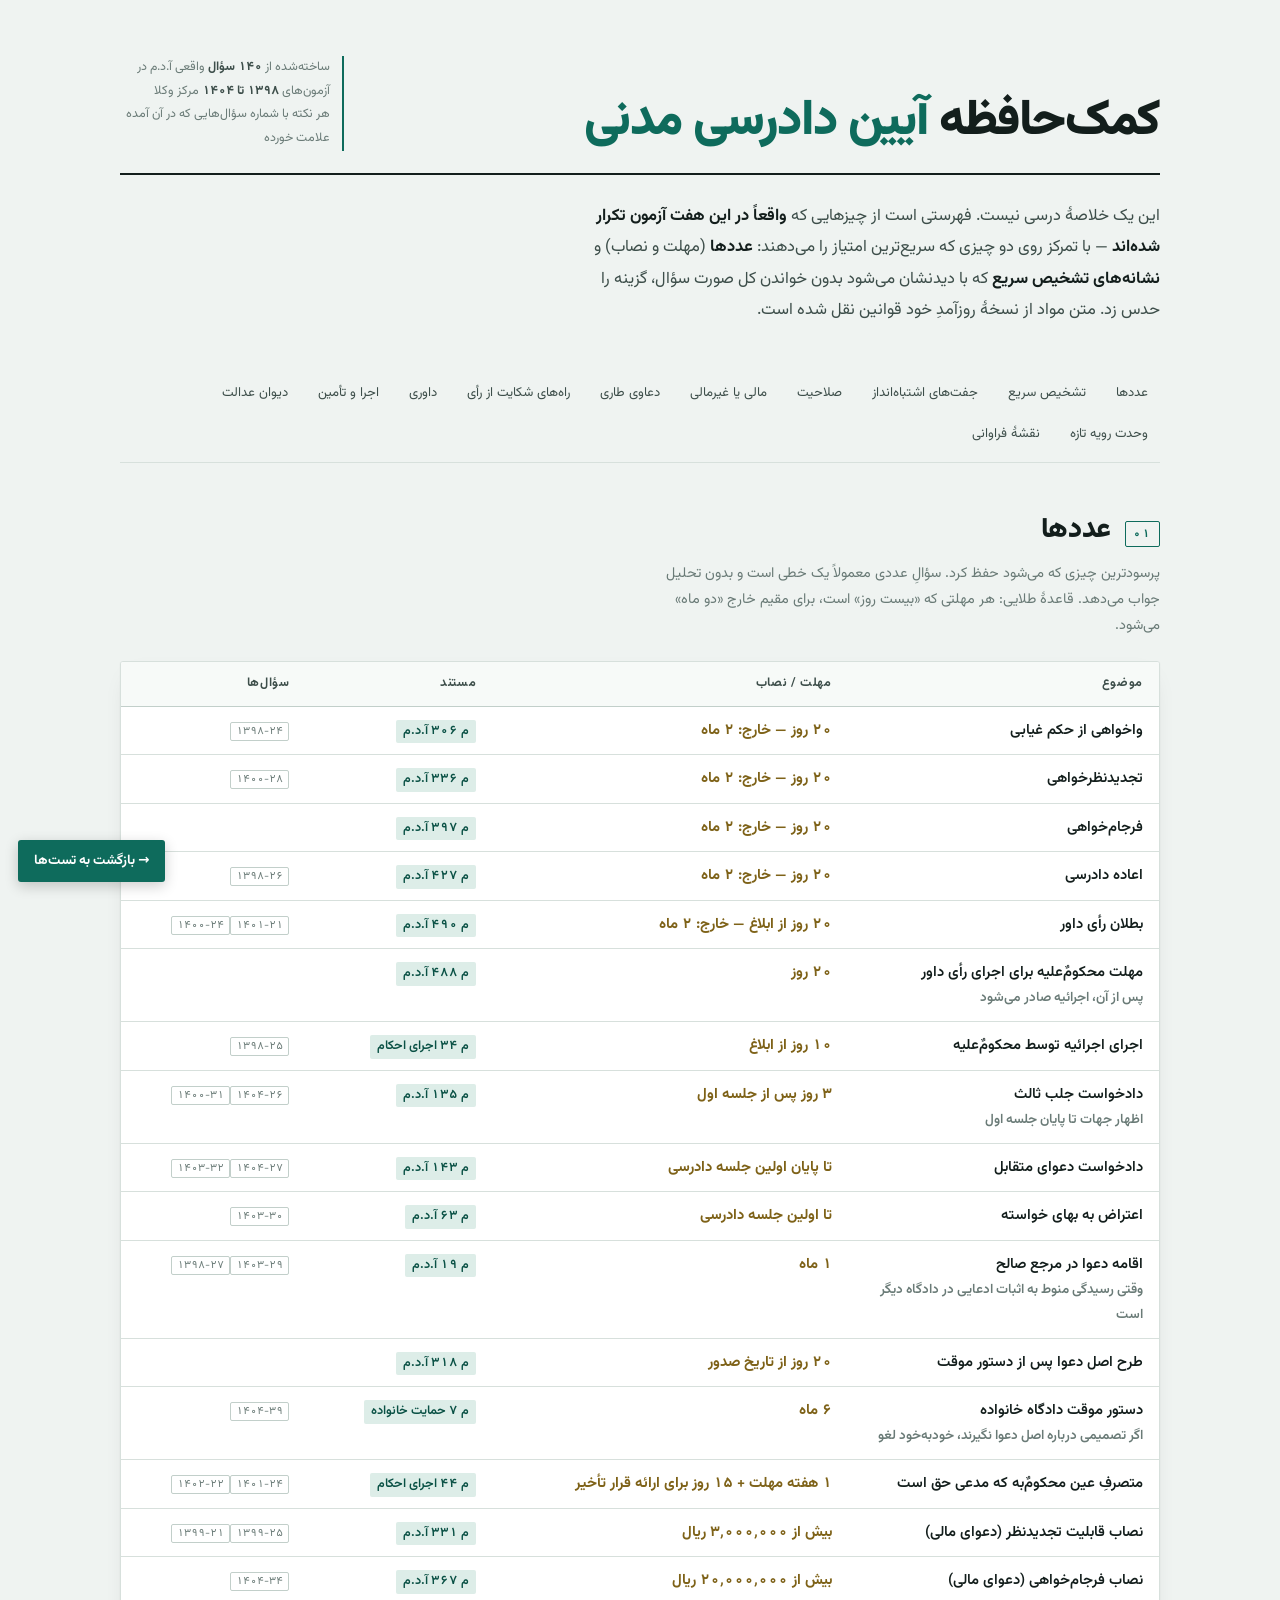
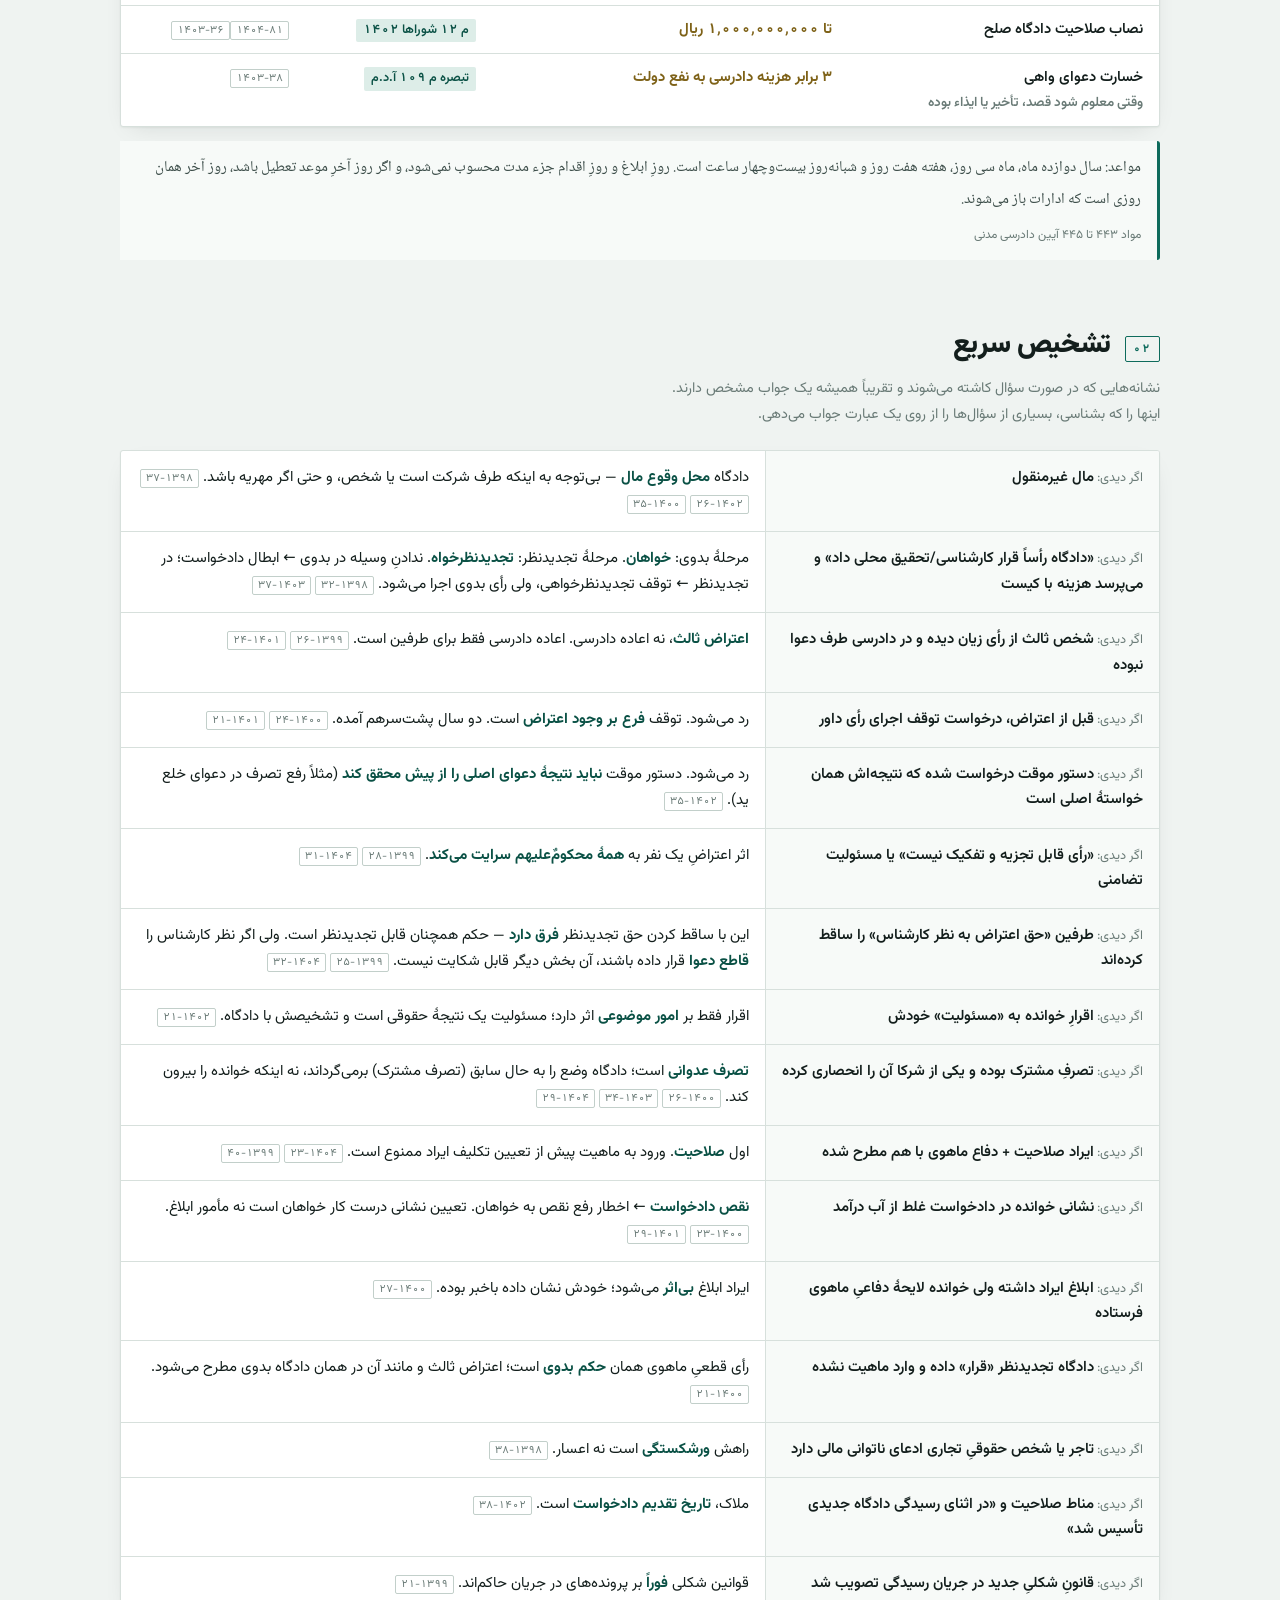
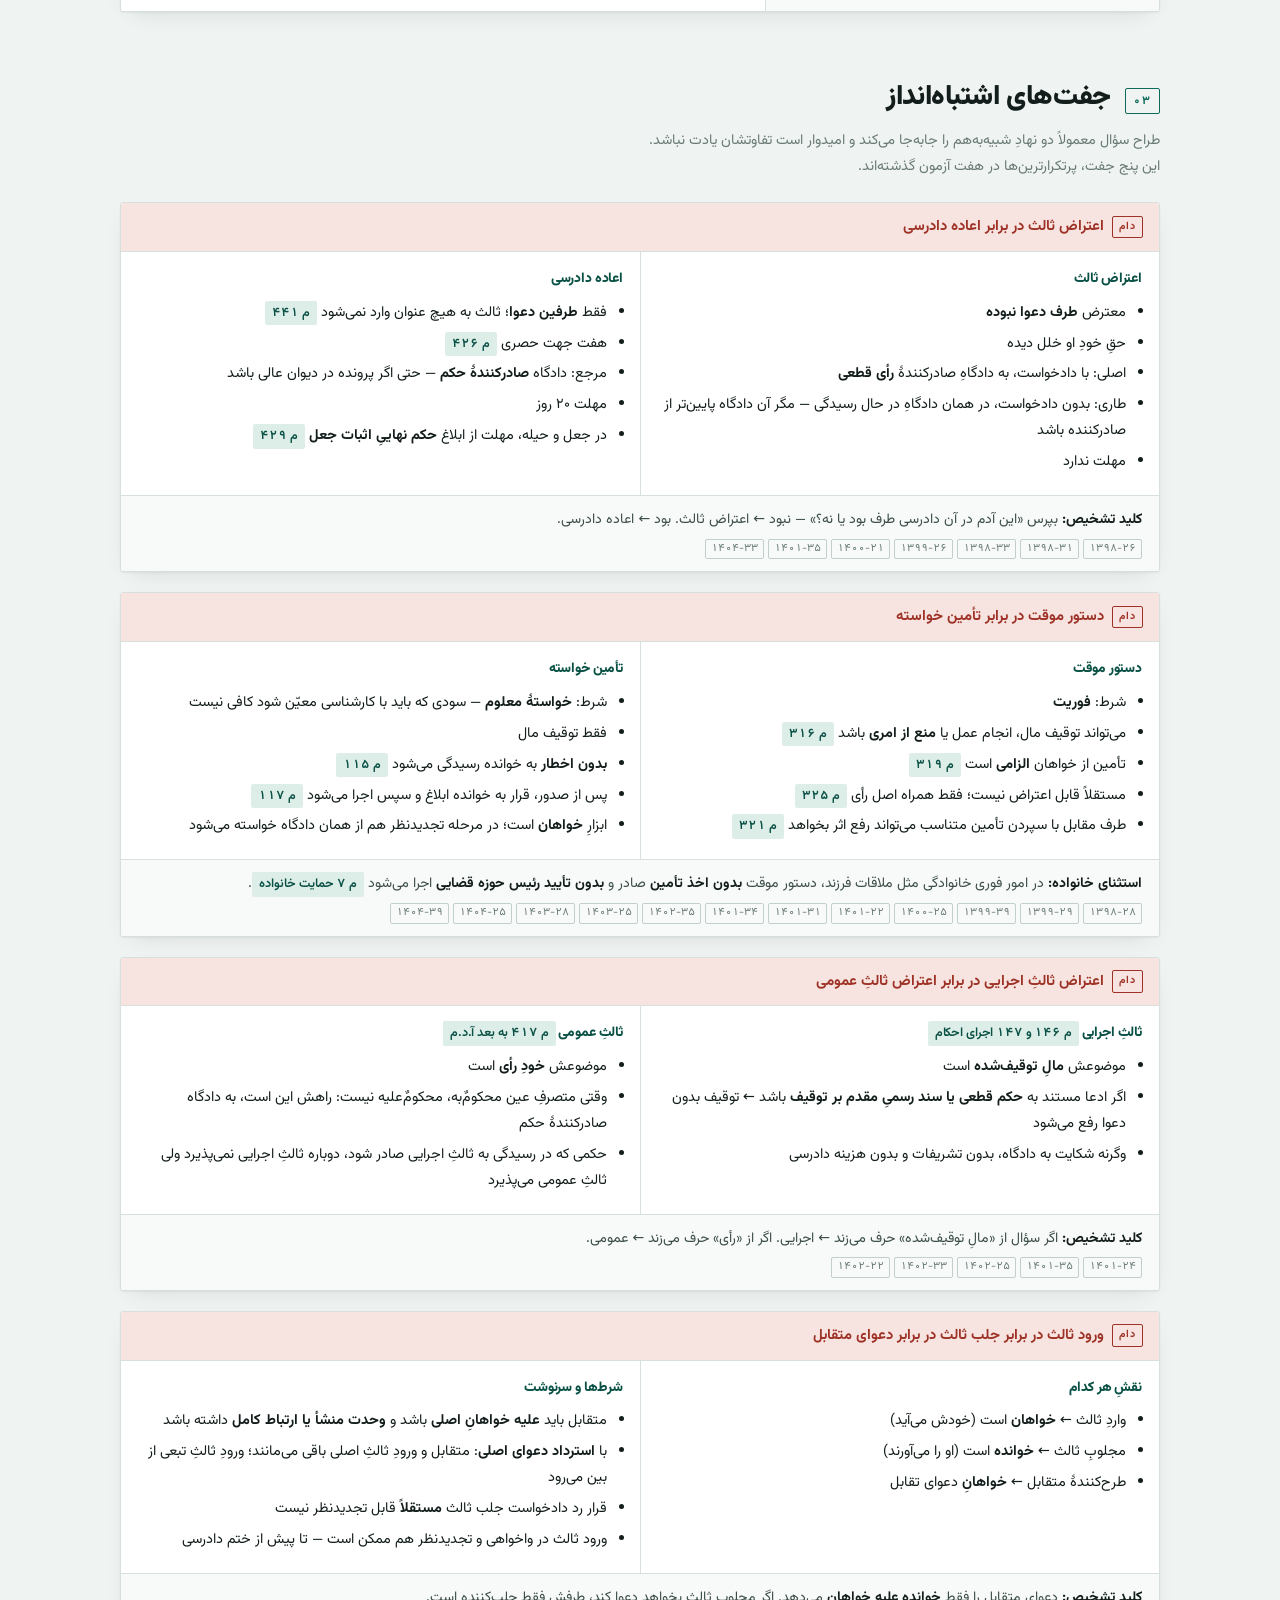
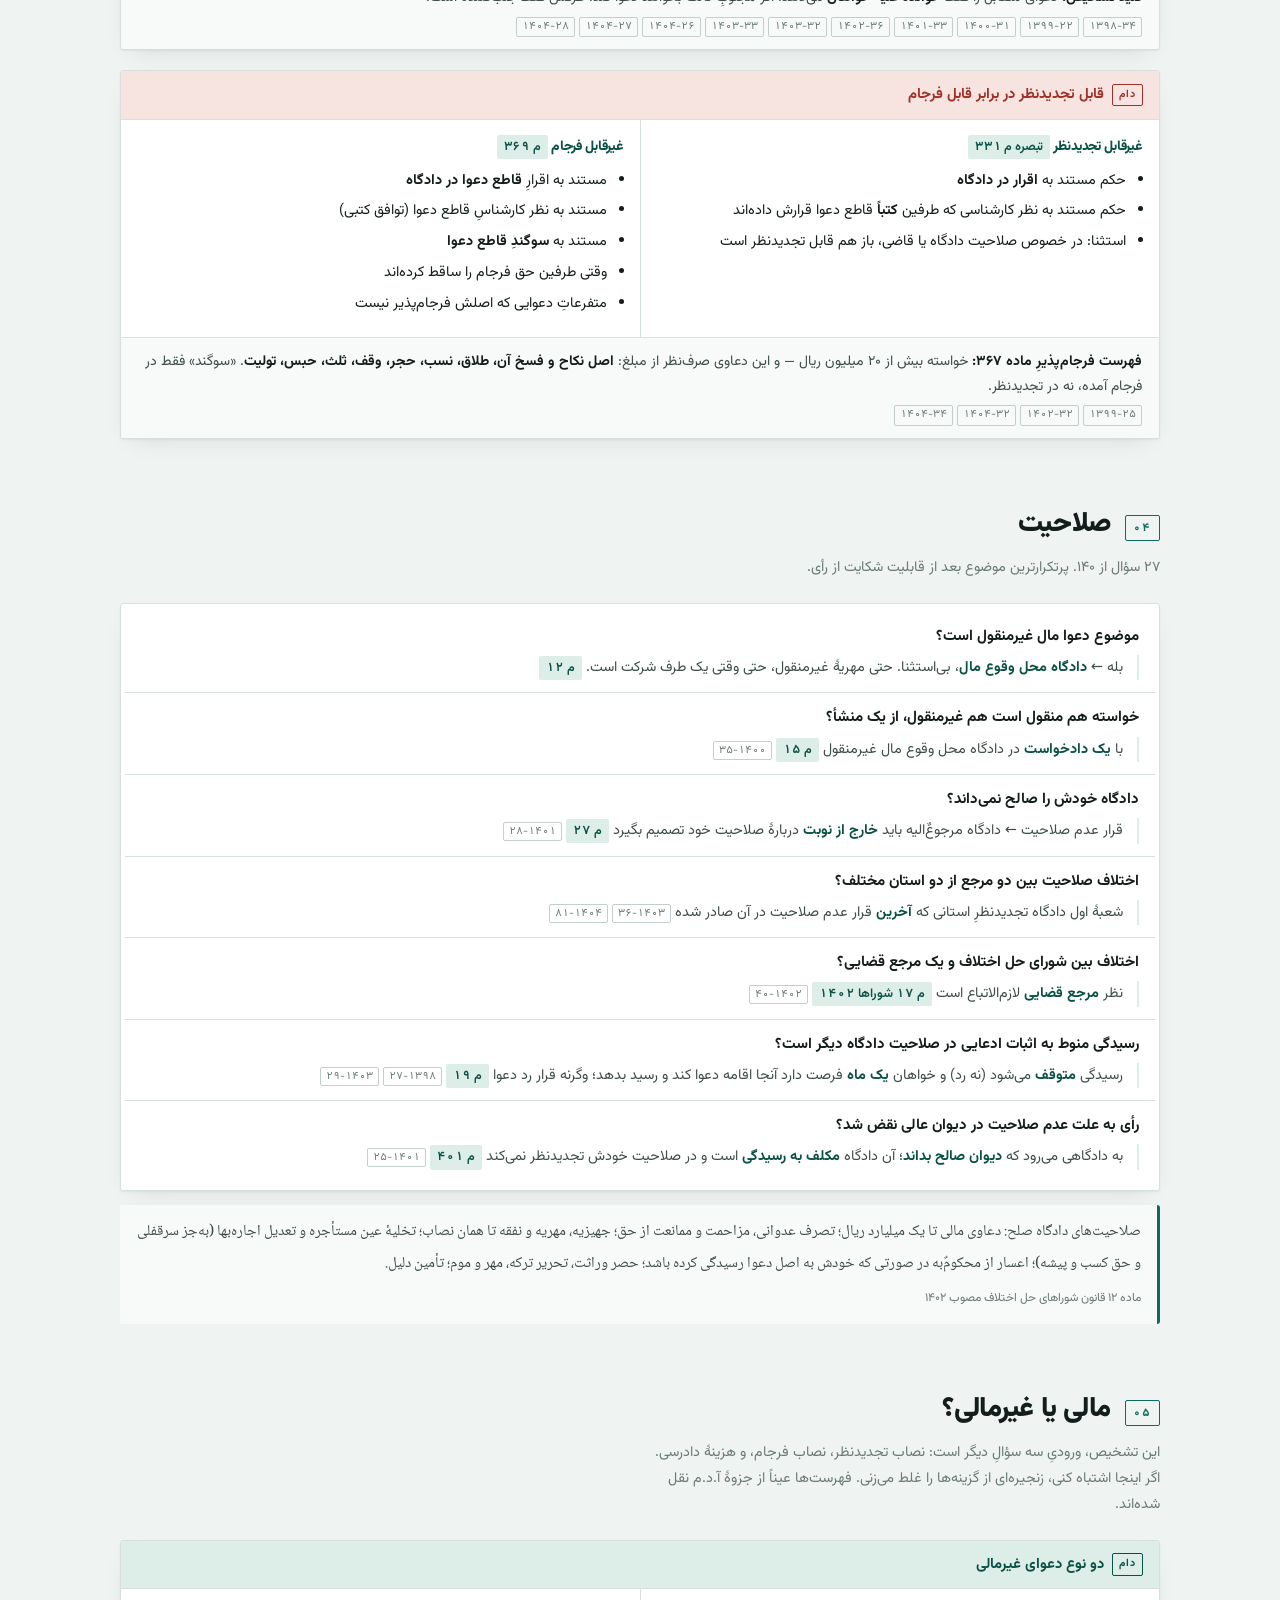
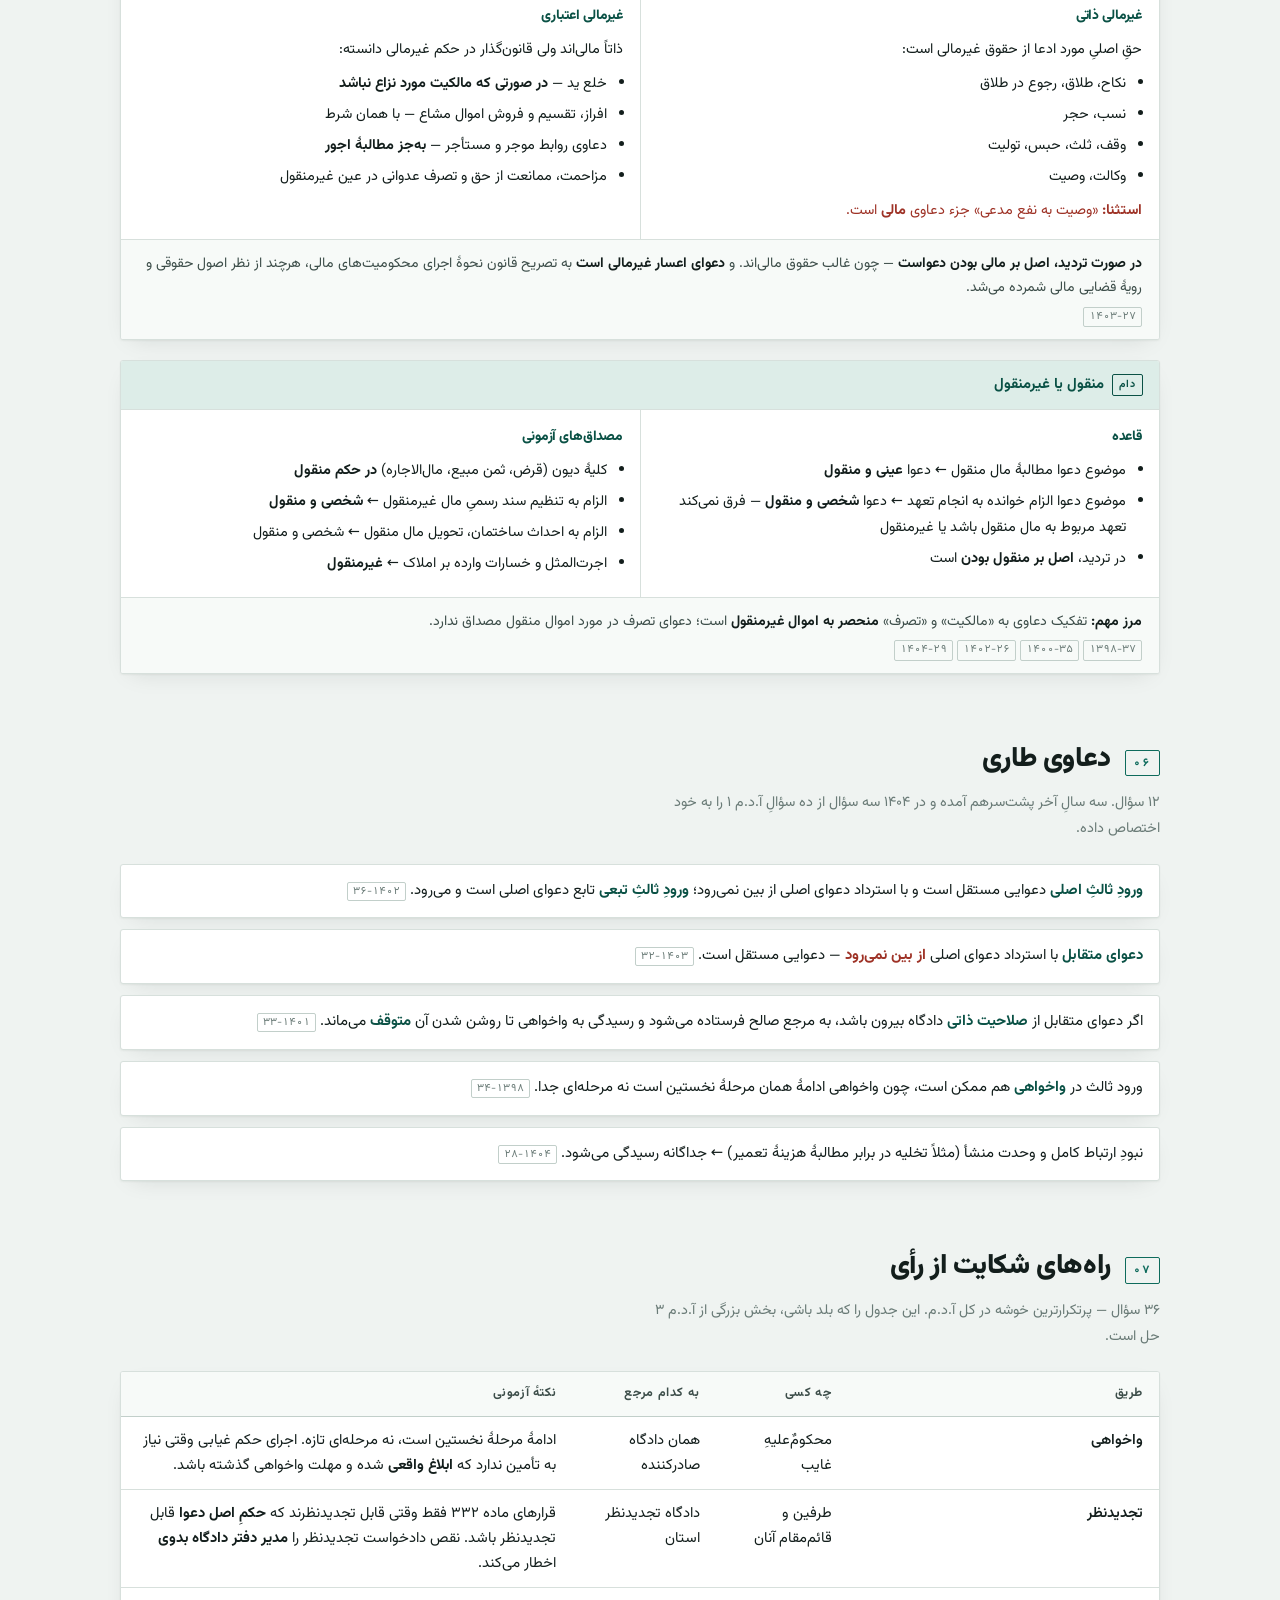
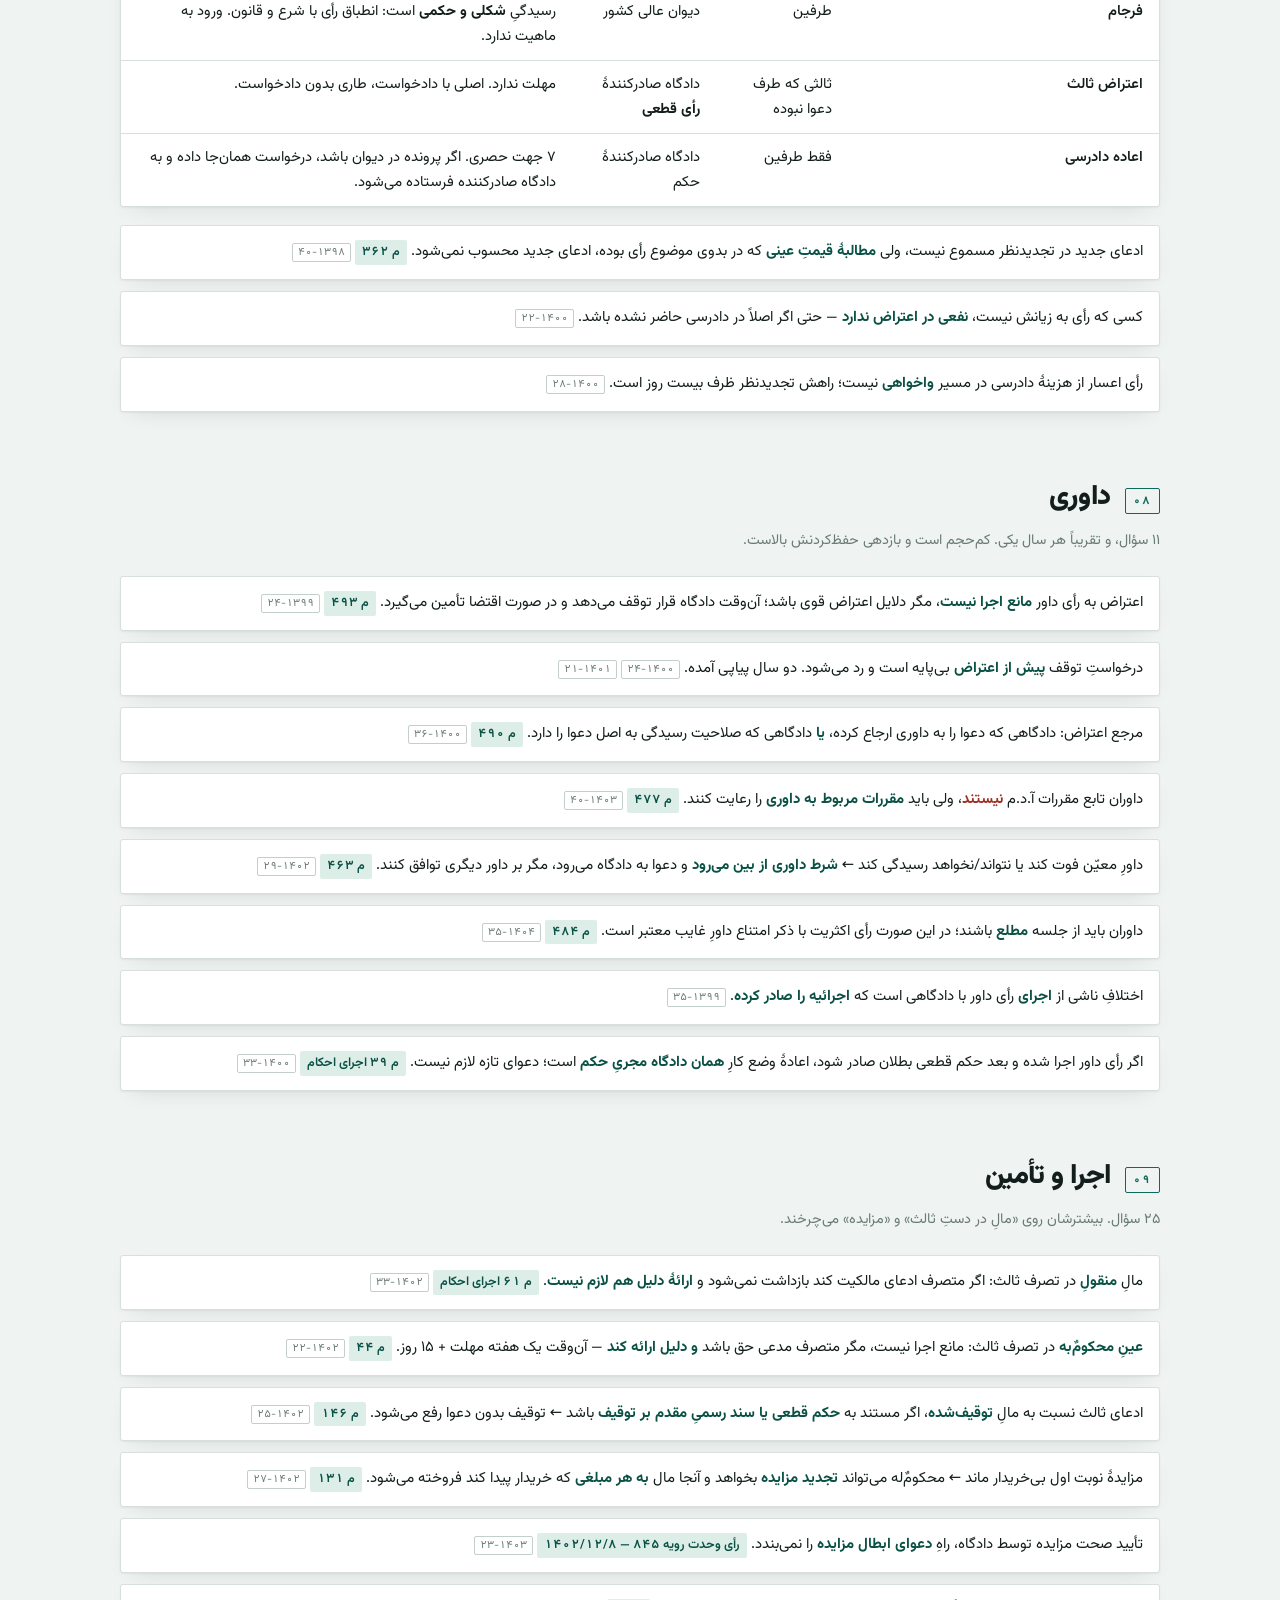
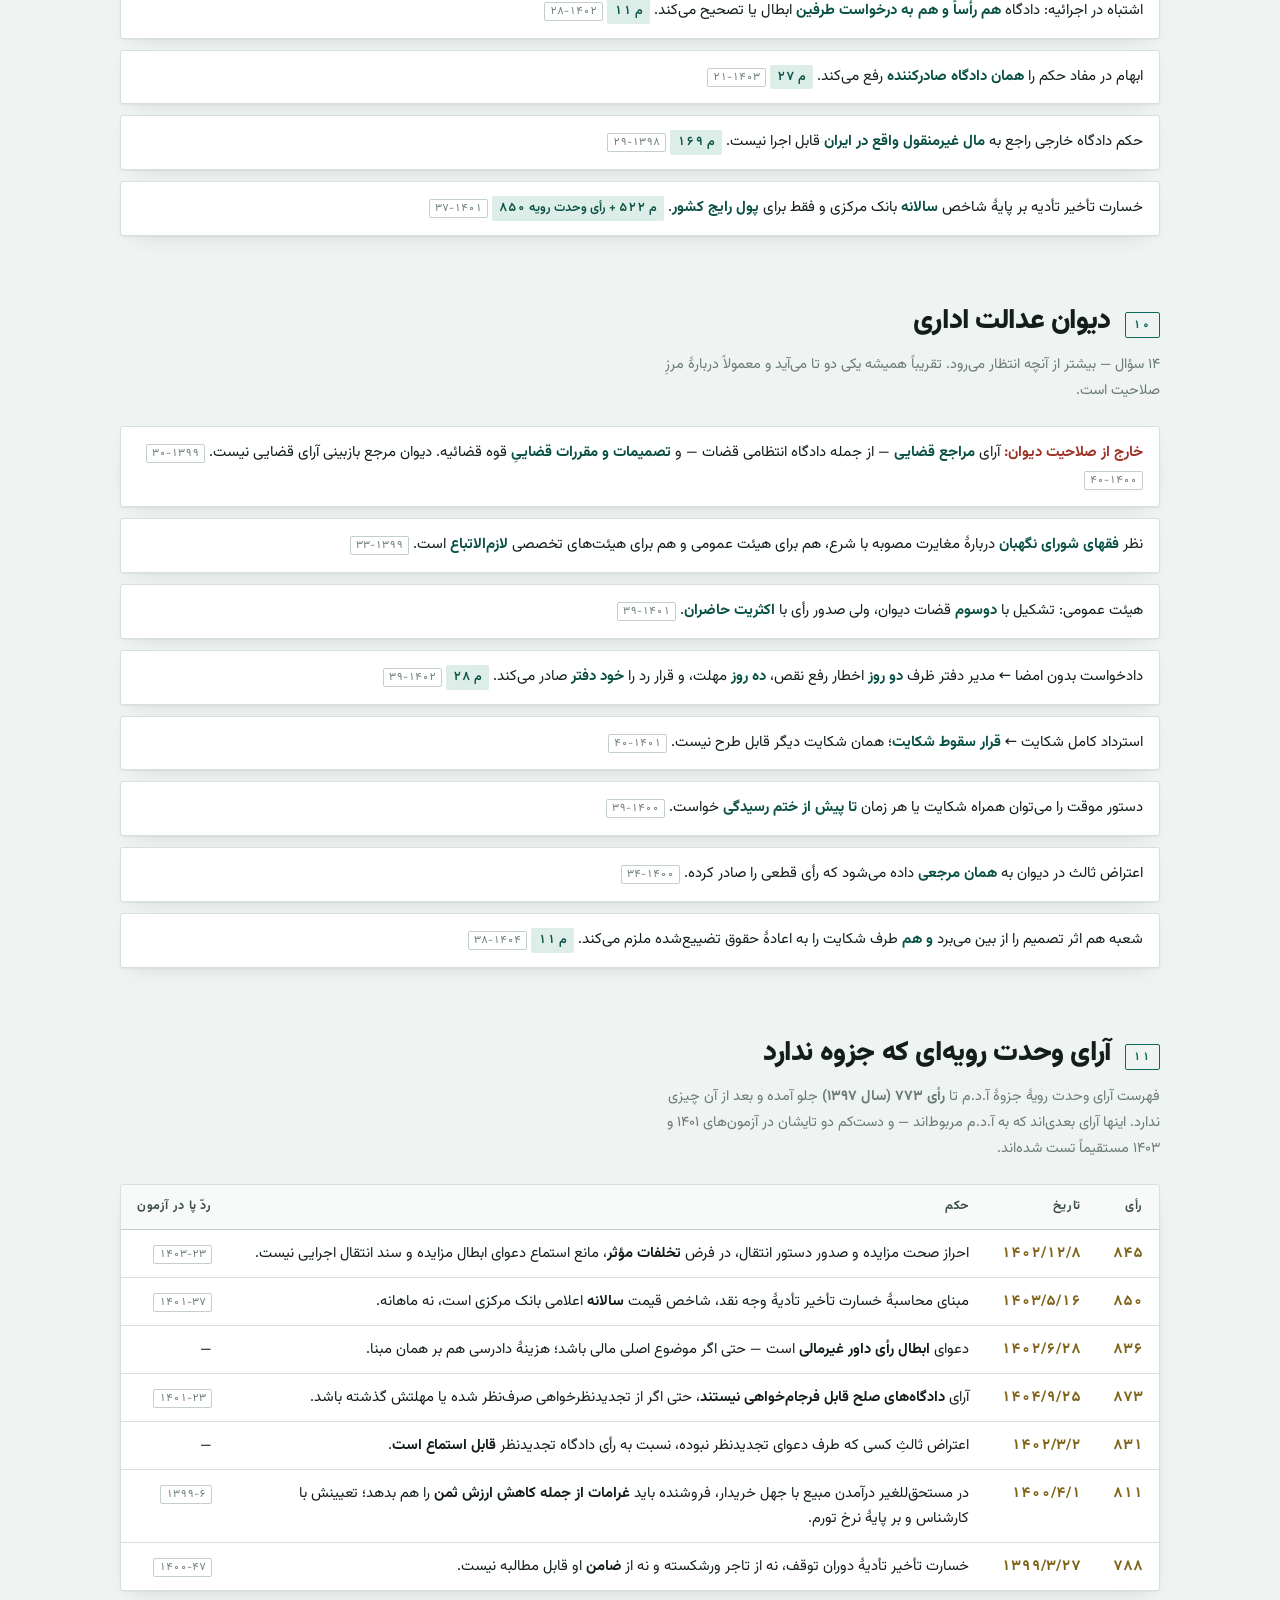
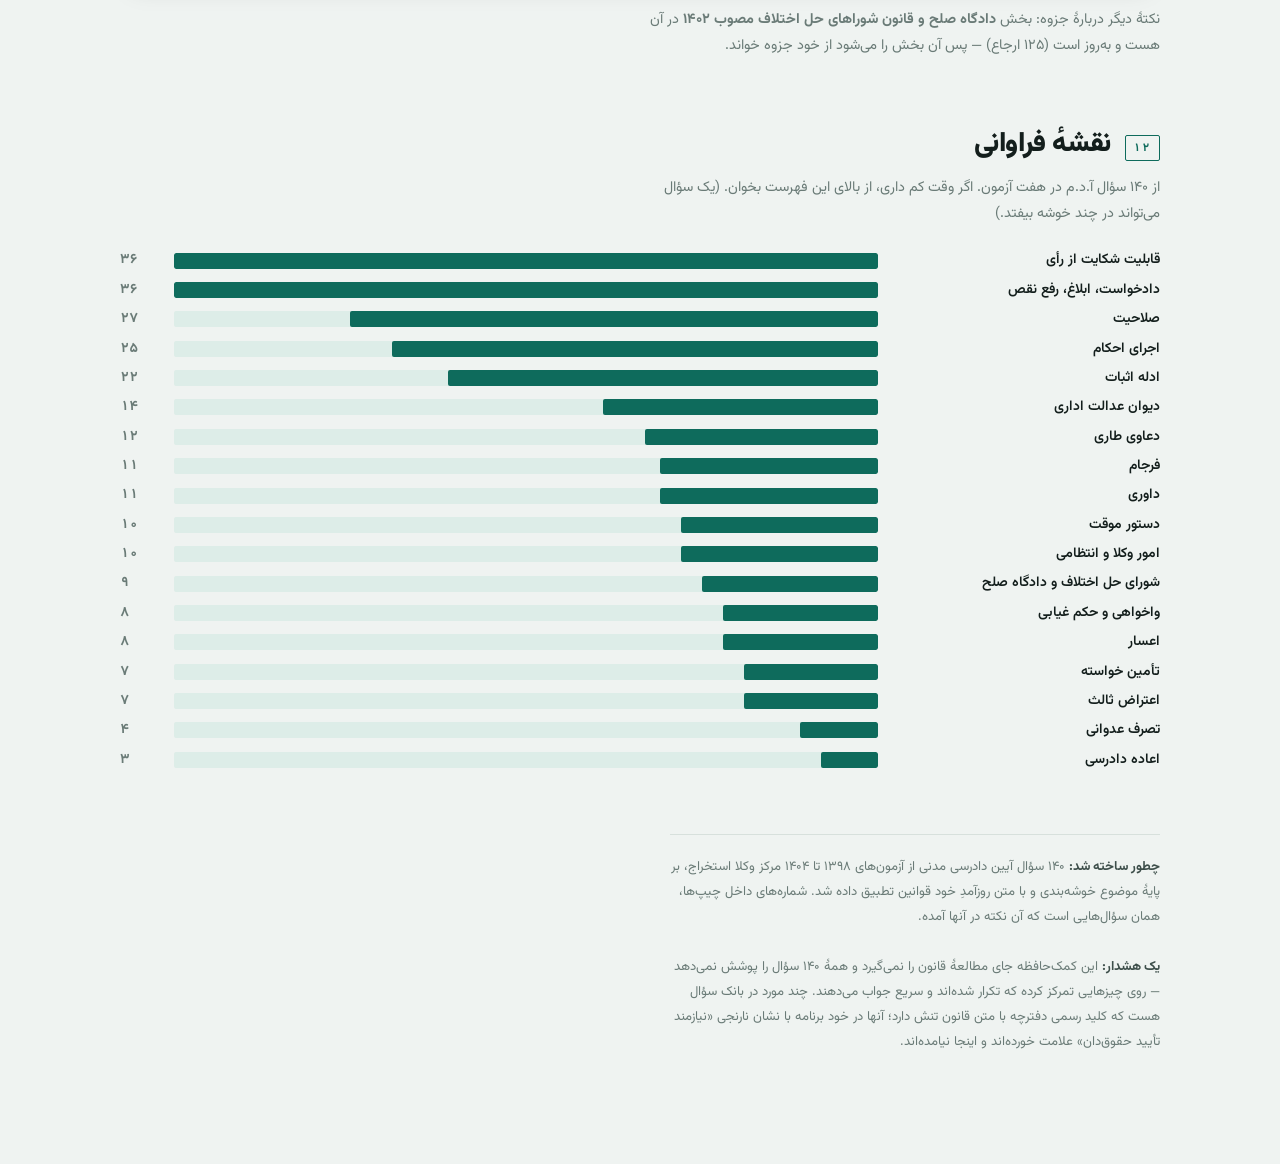
==== site/adm.html @ 8da7016a "افزودن کمک‌حافظه آیین دادرسی مدنی به سایت صفحه site/adm.html: نکته‌های پرتکرار و نشانه‌های تشخیص سری" ====
<!doctype html>
<html lang="fa" dir="rtl">
<head>
<meta charset="utf-8">
<meta name="viewport" content="width=device-width, initial-scale=1">
<title>کمک‌حافظه آیین دادرسی مدنی</title>
<link rel="preconnect" href="https://fonts.googleapis.com">
<link rel="preconnect" href="https://fonts.gstatic.com" crossorigin>
<link rel="stylesheet" href="https://fonts.googleapis.com/css2?family=Vazirmatn:wght@300;400;500;700;900&family=Noto+Naskh+Arabic:wght@400;600&display=swap">

<style>
:root{
  --ground:#EFF3F1; --surface:#FFFFFF; --surface-2:#F7FAF8;
  --ink:#131E1C; --ink-2:#3D4E4A; --muted:#6A7B77;
  --line:#D7E0DC; --line-2:#C2CFCA;
  --accent:#0E6B5C; --accent-soft:#DDEDE8; --accent-ink:#0A5145;
  --alert:#9E3226; --alert-soft:#F7E4E1;
  --gold:#7E6218; --gold-soft:#F2EBD7;
  --shadow:0 1px 2px rgba(19,30,28,.05), 0 8px 24px -12px rgba(19,30,28,.15);
}
@media (prefers-color-scheme:dark){
  :root:not([data-theme="light"]){
    --ground:#0D1413; --surface:#15201D; --surface-2:#1B2723;
    --ink:#E2EBE7; --ink-2:#B4C4BF; --muted:#849791;
    --line:#26332F; --line-2:#33433E;
    --accent:#48BBA6; --accent-soft:#14312B; --accent-ink:#7FD6C4;
    --alert:#E8806E; --alert-soft:#331915;
    --gold:#CBA84E; --gold-soft:#2E2715;
    --shadow:0 1px 2px rgba(0,0,0,.35), 0 8px 24px -12px rgba(0,0,0,.6);
  }
}
:root[data-theme="dark"]{
  --ground:#0D1413; --surface:#15201D; --surface-2:#1B2723;
  --ink:#E2EBE7; --ink-2:#B4C4BF; --muted:#849791;
  --line:#26332F; --line-2:#33433E;
  --accent:#48BBA6; --accent-soft:#14312B; --accent-ink:#7FD6C4;
  --alert:#E8806E; --alert-soft:#331915;
  --gold:#CBA84E; --gold-soft:#2E2715;
  --shadow:0 1px 2px rgba(0,0,0,.35), 0 8px 24px -12px rgba(0,0,0,.6);
}

*{box-sizing:border-box}
body{
  margin:0; background:var(--ground); color:var(--ink);
  font-family:'Vazirmatn', system-ui, sans-serif;
  font-size:16px; line-height:1.75; font-weight:400;
  -webkit-font-smoothing:antialiased;
}
.rtl{direction:rtl; text-align:right}
.wrap{max-width:1080px; margin:0 auto; padding:0 20px 96px}

/* ── سرلوح ─────────────────────────── */
.masthead{
  border-bottom:2px solid var(--ink); margin-bottom:8px;
  padding:56px 0 22px; display:flex; flex-wrap:wrap;
  align-items:flex-end; gap:24px; justify-content:space-between;
}
.masthead h1{
  margin:0; font-size:clamp(2rem,5.5vw,3.1rem); font-weight:900;
  letter-spacing:-.02em; line-height:1.15; text-wrap:balance;
}
.masthead h1 em{font-style:normal; color:var(--accent)}
.stamp{
  font-size:.78rem; color:var(--muted); line-height:1.9;
  border-right:2px solid var(--accent); padding-right:12px; max-width:32ch;
}
.stamp b{color:var(--ink-2); font-weight:700; font-variant-numeric:tabular-nums}

.lede{
  font-size:1.03rem; color:var(--ink-2); max-width:66ch;
  margin:26px 0 40px; line-height:1.9;
}
.lede strong{color:var(--ink); font-weight:700}

/* ── ناوبری ────────────────────────── */
nav.toc{
  position:sticky; top:0; z-index:20; background:var(--ground);
  border-bottom:1px solid var(--line); padding:10px 0; margin-bottom:44px;
}
nav.toc ul{
  list-style:none; margin:0; padding:0; display:flex; gap:6px;
  flex-wrap:wrap; font-size:.82rem;
}
nav.toc a{
  display:block; padding:5px 11px; border-radius:2px; text-decoration:none;
  color:var(--ink-2); border:1px solid transparent; transition:.15s;
}
nav.toc a:hover{background:var(--accent-soft); color:var(--accent-ink); border-color:var(--line-2)}
nav.toc a:focus-visible{outline:2px solid var(--accent); outline-offset:1px}

/* ── بخش‌ها ────────────────────────── */
section{margin:0 0 62px; scroll-margin-top:64px}
.sec-head{display:flex; align-items:baseline; gap:14px; margin-bottom:6px; flex-wrap:wrap}
.sec-num{
  font-size:.72rem; font-weight:700; color:var(--accent);
  letter-spacing:.14em; border:1px solid var(--accent); border-radius:2px;
  padding:2px 7px; flex:none; font-variant-numeric:tabular-nums;
}
h2{
  margin:0; font-size:clamp(1.35rem,3vw,1.72rem); font-weight:900;
  letter-spacing:-.015em; text-wrap:balance;
}
.sec-sub{color:var(--muted); font-size:.9rem; margin:0 0 22px; max-width:64ch; line-height:1.8}

/* ── جدول ──────────────────────────── */
.tblwrap{overflow-x:auto; border:1px solid var(--line); border-radius:3px; background:var(--surface); box-shadow:var(--shadow)}
table{border-collapse:collapse; width:100%; min-width:600px; font-size:.92rem}
thead th{
  background:var(--surface-2); text-align:right; font-weight:700; font-size:.78rem;
  letter-spacing:.05em; color:var(--ink-2); padding:11px 16px;
  border-bottom:1.5px solid var(--line-2); white-space:nowrap;
}
tbody td{padding:11px 16px; border-bottom:1px solid var(--line); vertical-align:top; line-height:1.7}
tbody tr:last-child td{border-bottom:none}
tbody tr:hover{background:var(--surface-2)}
td.num{font-weight:700; color:var(--gold); font-variant-numeric:tabular-nums; white-space:nowrap}
td.topic{font-weight:600; width:30%}
.art{
  font-size:.79rem; color:var(--accent-ink); background:var(--accent-soft);
  padding:1px 7px; border-radius:2px; white-space:nowrap; font-weight:600;
  display:inline-block; font-variant-numeric:tabular-nums;
}

/* ── چیپ سؤال ──────────────────────── */
.qs{display:flex; flex-wrap:wrap; gap:4px; margin-top:6px}
.q{
  font-size:.68rem; color:var(--muted); border:1px solid var(--line-2);
  padding:0 5px; border-radius:2px; font-variant-numeric:tabular-nums;
  white-space:nowrap; line-height:1.7;
}

/* ── کارت تشخیص ────────────────────── */
.triggers{display:grid; gap:0; border:1px solid var(--line); border-radius:3px; overflow:hidden; background:var(--surface); box-shadow:var(--shadow)}
.trig{
  display:grid; grid-template-columns:minmax(200px,38%) 1fr; gap:0;
  border-bottom:1px solid var(--line);
}
.trig:last-child{border-bottom:none}
.trig:hover{background:var(--surface-2)}
.trig-if{
  padding:14px 16px; border-left:1px solid var(--line);
  background:var(--surface-2); font-weight:600; font-size:.93rem; line-height:1.7;
}
.trig-if::before{content:"اگر دیدی: "; color:var(--muted); font-weight:400; font-size:.8rem}
.trig-then{padding:14px 16px; font-size:.93rem}
.trig-then b{color:var(--accent-ink); font-weight:700}
@media (max-width:640px){
  .trig{grid-template-columns:1fr}
  .trig-if{border-left:none; border-bottom:1px solid var(--line)}
}

/* ── جفت‌های اشتباه‌انداز ───────────── */
.pairs{display:grid; gap:20px}
.pair{
  border:1px solid var(--line); border-radius:3px; overflow:hidden;
  background:var(--surface); box-shadow:var(--shadow);
}
.pair-h{
  padding:11px 16px; background:var(--alert-soft); color:var(--alert);
  font-weight:700; font-size:.92rem; border-bottom:1px solid var(--line);
  display:flex; align-items:center; gap:8px;
}
.pair-h::before{
  content:"دام"; font-size:.66rem; letter-spacing:.1em; font-weight:700;
  border:1px solid currentColor; border-radius:2px; padding:1px 6px; flex:none;
}
.pair-body{display:grid; grid-template-columns:1fr 1fr}
.pair-col{padding:15px 17px; font-size:.9rem; line-height:1.8}
.pair-col:first-child{border-left:1px solid var(--line)}
.pair-col h4{
  margin:0 0 8px; font-size:.86rem; font-weight:800; color:var(--accent-ink);
  letter-spacing:-.01em;
}
.pair-col ul{margin:0; padding-right:16px}
.pair-col li{margin-bottom:5px}
.pair-key{
  grid-column:1/-1; padding:12px 17px; border-top:1px solid var(--line);
  background:var(--surface-2); font-size:.88rem; color:var(--ink-2);
}
.pair-key b{color:var(--ink); font-weight:700}
@media (max-width:640px){
  .pair-body{grid-template-columns:1fr}
  .pair-col:first-child{border-left:none; border-bottom:1px solid var(--line)}
}

/* ── متن ماده ──────────────────────── */
.statute{
  font-family:'Noto Naskh Arabic', serif; font-size:.95rem; line-height:2.1;
  background:var(--surface-2); border-right:3px solid var(--accent);
  padding:12px 16px; margin:14px 0; color:var(--ink-2); border-radius:0 3px 3px 0;
}
.statute cite{display:block; font-family:'Vazirmatn',sans-serif; font-style:normal; font-size:.75rem; color:var(--muted); margin-top:6px}

/* ── درخت تصمیم ────────────────────── */
.tree{
  background:var(--surface); border:1px solid var(--line); border-radius:3px;
  padding:8px 4px; box-shadow:var(--shadow);
}
.branch{border-bottom:1px solid var(--line); padding:12px 16px}
.branch:last-child{border-bottom:none}
.branch-q{font-weight:700; font-size:.94rem; margin-bottom:5px}
.branch-a{font-size:.9rem; color:var(--ink-2); padding-right:14px; border-right:2px solid var(--accent-soft)}
.branch-a b{color:var(--accent-ink)}

/* ── فهرست نکته ────────────────────── */
.points{list-style:none; margin:0; padding:0; display:grid; gap:11px}
.points li{
  background:var(--surface); border:1px solid var(--line); border-radius:3px;
  padding:13px 16px; font-size:.93rem; line-height:1.8; box-shadow:var(--shadow);
}
.points b{color:var(--accent-ink); font-weight:700}
.points .no{color:var(--alert); font-weight:700}

/* ── نوار فراوانی ──────────────────── */
.freq{display:grid; gap:5px}
.freq-row{display:grid; grid-template-columns:minmax(150px,26%) 1fr 42px; align-items:center; gap:12px; font-size:.87rem}
.freq-name{font-weight:600}
.bar{height:16px; background:var(--accent-soft); border-radius:2px; overflow:hidden}
.bar i{display:block; height:100%; background:var(--accent); border-radius:2px}
.freq-n{text-align:left; color:var(--muted); font-variant-numeric:tabular-nums; font-weight:700}

.footnote{
  margin-top:56px; padding-top:20px; border-top:1px solid var(--line);
  font-size:.82rem; color:var(--muted); line-height:1.9; max-width:70ch;
}
.footnote b{color:var(--ink-2)}
@media (prefers-reduced-motion:reduce){*{transition:none !important; animation:none !important}}
</style>
</head>
<body>


<div class="rtl">
<div class="wrap">

<header class="masthead">
  <h1>کمک‌حافظه <em>آیین دادرسی مدنی</em></h1>
  <div class="stamp">
    ساخته‌شده از <b>۱۴۰ سؤال</b> واقعی آ.د.م در آزمون‌های <b>۱۳۹۸ تا ۱۴۰۴</b> مرکز وکلا<br>
    هر نکته با شماره سؤال‌هایی که در آن آمده علامت خورده
  </div>
</header>

<p class="lede">
  این یک خلاصهٔ درسی نیست. فهرستی است از چیزهایی که <strong>واقعاً در این هفت آزمون تکرار شده‌اند</strong> — با تمرکز روی
  دو چیزی که سریع‌ترین امتیاز را می‌دهند: <strong>عددها</strong> (مهلت و نصاب) و <strong>نشانه‌های تشخیص سریع</strong>
  که با دیدنشان می‌شود بدون خواندن کل صورت سؤال، گزینه را حدس زد. متن مواد از نسخهٔ روزآمدِ خود قوانین نقل شده است.
</p>

<nav class="toc" aria-label="فهرست">
  <ul>
    <li><a href="#numbers">عددها</a></li>
    <li><a href="#triggers">تشخیص سریع</a></li>
    <li><a href="#traps">جفت‌های اشتباه‌انداز</a></li>
    <li><a href="#salahiat">صلاحیت</a></li>
    <li><a href="#mali">مالی یا غیرمالی</a></li>
    <li><a href="#tari">دعاوی طاری</a></li>
    <li><a href="#shekayat">راه‌های شکایت از رأی</a></li>
    <li><a href="#davari">داوری</a></li>
    <li><a href="#ejra">اجرا و تأمین</a></li>
    <li><a href="#divan">دیوان عدالت</a></li>
    <li><a href="#vahdat">وحدت رویه تازه</a></li>
    <li><a href="#freq">نقشهٔ فراوانی</a></li>
  </ul>
</nav>

<!-- ═══ ۱ عددها ═══ -->
<section id="numbers">
  <div class="sec-head"><span class="sec-num">۰۱</span><h2>عددها</h2></div>
  <p class="sec-sub">
    پرسودترین چیزی که می‌شود حفظ کرد. سؤالِ عددی معمولاً یک خطی است و بدون تحلیل جواب می‌دهد.
    قاعدهٔ طلایی: هر مهلتی که «بیست روز» است، برای مقیم خارج «دو ماه» می‌شود.
  </p>

  <div class="tblwrap">
    <table>
      <thead><tr><th>موضوع</th><th>مهلت / نصاب</th><th>مستند</th><th>سؤال‌ها</th></tr></thead>
      <tbody>
        <tr><td class="topic">واخواهی از حکم غیابی</td><td class="num">۲۰ روز — خارج: ۲ ماه</td><td><span class="art">م ۳۰۶ آ.د.م</span></td><td><span class="q">۱۳۹۸-۲۴</span></td></tr>
        <tr><td class="topic">تجدیدنظرخواهی</td><td class="num">۲۰ روز — خارج: ۲ ماه</td><td><span class="art">م ۳۳۶ آ.د.م</span></td><td><span class="q">۱۴۰۰-۲۸</span></td></tr>
        <tr><td class="topic">فرجام‌خواهی</td><td class="num">۲۰ روز — خارج: ۲ ماه</td><td><span class="art">م ۳۹۷ آ.د.م</span></td><td></td></tr>
        <tr><td class="topic">اعاده دادرسی</td><td class="num">۲۰ روز — خارج: ۲ ماه</td><td><span class="art">م ۴۲۷ آ.د.م</span></td><td><span class="q">۱۳۹۸-۲۶</span></td></tr>
        <tr><td class="topic">بطلان رأی داور</td><td class="num">۲۰ روز از ابلاغ — خارج: ۲ ماه</td><td><span class="art">م ۴۹۰ آ.د.م</span></td><td><span class="q">۱۴۰۰-۲۴</span><span class="q">۱۴۰۱-۲۱</span></td></tr>
        <tr><td class="topic">مهلت محکومٌ‌علیه برای اجرای رأی داور<br><span style="color:var(--muted);font-size:.84rem">پس از آن، اجرائیه صادر می‌شود</span></td><td class="num">۲۰ روز</td><td><span class="art">م ۴۸۸ آ.د.م</span></td><td></td></tr>
        <tr><td class="topic">اجرای اجرائیه توسط محکومٌ‌علیه</td><td class="num">۱۰ روز از ابلاغ</td><td><span class="art">م ۳۴ اجرای احکام</span></td><td><span class="q">۱۳۹۸-۲۵</span></td></tr>
        <tr><td class="topic">دادخواست جلب ثالث<br><span style="color:var(--muted);font-size:.84rem">اظهار جهات تا پایان جلسه اول</span></td><td class="num">۳ روز پس از جلسه اول</td><td><span class="art">م ۱۳۵ آ.د.م</span></td><td><span class="q">۱۴۰۰-۳۱</span><span class="q">۱۴۰۴-۲۶</span></td></tr>
        <tr><td class="topic">دادخواست دعوای متقابل</td><td class="num">تا پایان اولین جلسه دادرسی</td><td><span class="art">م ۱۴۳ آ.د.م</span></td><td><span class="q">۱۴۰۳-۳۲</span><span class="q">۱۴۰۴-۲۷</span></td></tr>
        <tr><td class="topic">اعتراض به بهای خواسته</td><td class="num">تا اولین جلسه دادرسی</td><td><span class="art">م ۶۳ آ.د.م</span></td><td><span class="q">۱۴۰۳-۳۰</span></td></tr>
        <tr><td class="topic">اقامه دعوا در مرجع صالح<br><span style="color:var(--muted);font-size:.84rem">وقتی رسیدگی منوط به اثبات ادعایی در دادگاه دیگر است</span></td><td class="num">۱ ماه</td><td><span class="art">م ۱۹ آ.د.م</span></td><td><span class="q">۱۳۹۸-۲۷</span><span class="q">۱۴۰۳-۲۹</span></td></tr>
        <tr><td class="topic">طرح اصل دعوا پس از دستور موقت</td><td class="num">۲۰ روز از تاریخ صدور</td><td><span class="art">م ۳۱۸ آ.د.م</span></td><td></td></tr>
        <tr><td class="topic">دستور موقت دادگاه خانواده<br><span style="color:var(--muted);font-size:.84rem">اگر تصمیمی درباره اصل دعوا نگیرند، خودبه‌خود لغو</span></td><td class="num">۶ ماه</td><td><span class="art">م ۷ حمایت خانواده</span></td><td><span class="q">۱۴۰۴-۳۹</span></td></tr>
        <tr><td class="topic">متصرفِ عین محکومٌ‌به که مدعی حق است</td><td class="num">۱ هفته مهلت + ۱۵ روز برای ارائه قرار تأخیر</td><td><span class="art">م ۴۴ اجرای احکام</span></td><td><span class="q">۱۴۰۲-۲۲</span><span class="q">۱۴۰۱-۲۴</span></td></tr>
        <tr><td class="topic">نصاب قابلیت تجدیدنظر (دعوای مالی)</td><td class="num">بیش از ۳٬۰۰۰٬۰۰۰ ریال</td><td><span class="art">م ۳۳۱ آ.د.م</span></td><td><span class="q">۱۳۹۹-۲۱</span><span class="q">۱۳۹۹-۲۵</span></td></tr>
        <tr><td class="topic">نصاب فرجام‌خواهی (دعوای مالی)</td><td class="num">بیش از ۲۰٬۰۰۰٬۰۰۰ ریال</td><td><span class="art">م ۳۶۷ آ.د.م</span></td><td><span class="q">۱۴۰۴-۳۴</span></td></tr>
        <tr><td class="topic">نصاب صلاحیت دادگاه صلح</td><td class="num">تا ۱٬۰۰۰٬۰۰۰٬۰۰۰ ریال</td><td><span class="art">م ۱۲ شوراها ۱۴۰۲</span></td><td><span class="q">۱۴۰۳-۳۶</span><span class="q">۱۴۰۴-۸۱</span></td></tr>
        <tr><td class="topic">خسارت دعوای واهی<br><span style="color:var(--muted);font-size:.84rem">وقتی معلوم شود قصد، تأخیر یا ایذاء بوده</span></td><td class="num">۳ برابر هزینه دادرسی به نفع دولت</td><td><span class="art">تبصره م ۱۰۹ آ.د.م</span></td><td><span class="q">۱۴۰۳-۳۸</span></td></tr>
      </tbody>
    </table>
  </div>

  <div class="statute">
    مواعد: سال دوازده ماه، ماه سی روز، هفته هفت روز و شبانه‌روز بیست‌وچهار ساعت است. روزِ ابلاغ و روزِ اقدام جزء مدت
    محسوب نمی‌شود، و اگر روز آخرِ موعد تعطیل باشد، روز آخر همان روزی است که ادارات باز می‌شوند.
    <cite>مواد ۴۴۳ تا ۴۴۵ آیین دادرسی مدنی</cite>
  </div>
</section>

<!-- ═══ ۲ تشخیص سریع ═══ -->
<section id="triggers">
  <div class="sec-head"><span class="sec-num">۰۲</span><h2>تشخیص سریع</h2></div>
  <p class="sec-sub">
    نشانه‌هایی که در صورت سؤال کاشته می‌شوند و تقریباً همیشه یک جواب مشخص دارند. اینها را که بشناسی،
    بسیاری از سؤال‌ها را از روی یک عبارت جواب می‌دهی.
  </p>

  <div class="triggers">
    <div class="trig"><div class="trig-if">مال غیرمنقول</div><div class="trig-then">دادگاه <b>محل وقوع مال</b> — بی‌توجه به اینکه طرف شرکت است یا شخص، و حتی اگر مهریه باشد. <span class="q">۱۳۹۸-۳۷</span> <span class="q">۱۴۰۲-۲۶</span> <span class="q">۱۴۰۰-۳۵</span></div></div>

    <div class="trig"><div class="trig-if">«دادگاه رأساً قرار کارشناسی/تحقیق محلی داد» و می‌پرسد هزینه با کیست</div><div class="trig-then">مرحلهٔ بدوی: <b>خواهان</b>. مرحلهٔ تجدیدنظر: <b>تجدیدنظرخواه</b>. ندادنِ وسیله در بدوی ← ابطال دادخواست؛ در تجدیدنظر ← توقف تجدیدنظرخواهی، ولی رأی بدوی اجرا می‌شود. <span class="q">۱۳۹۸-۳۲</span> <span class="q">۱۴۰۳-۳۷</span></div></div>

    <div class="trig"><div class="trig-if">شخص ثالث از رأی زیان دیده و در دادرسی طرف دعوا نبوده</div><div class="trig-then"><b>اعتراض ثالث</b>، نه اعاده دادرسی. اعاده دادرسی فقط برای طرفین است. <span class="q">۱۳۹۹-۲۶</span> <span class="q">۱۴۰۱-۲۴</span></div></div>

    <div class="trig"><div class="trig-if">قبل از اعتراض، درخواست توقف اجرای رأی داور</div><div class="trig-then">رد می‌شود. توقف <b>فرع بر وجود اعتراض</b> است. دو سال پشت‌سرهم آمده. <span class="q">۱۴۰۰-۲۴</span> <span class="q">۱۴۰۱-۲۱</span></div></div>

    <div class="trig"><div class="trig-if">دستور موقت درخواست شده که نتیجه‌اش همان خواستهٔ اصلی است</div><div class="trig-then">رد می‌شود. دستور موقت <b>نباید نتیجهٔ دعوای اصلی را از پیش محقق کند</b> (مثلاً رفع تصرف در دعوای خلع ید). <span class="q">۱۴۰۲-۳۵</span></div></div>

    <div class="trig"><div class="trig-if">«رأی قابل تجزیه و تفکیک نیست» یا مسئولیت تضامنی</div><div class="trig-then">اثر اعتراضِ یک نفر به <b>همهٔ محکومٌ‌علیهم سرایت می‌کند</b>. <span class="q">۱۳۹۹-۲۸</span> <span class="q">۱۴۰۴-۳۱</span></div></div>

    <div class="trig"><div class="trig-if">طرفین «حق اعتراض به نظر کارشناس» را ساقط کرده‌اند</div><div class="trig-then">این با ساقط کردن حق تجدیدنظر <b>فرق دارد</b> — حکم همچنان قابل تجدیدنظر است. ولی اگر نظر کارشناس را <b>قاطع دعوا</b> قرار داده باشند، آن بخش دیگر قابل شکایت نیست. <span class="q">۱۳۹۹-۲۵</span> <span class="q">۱۴۰۴-۳۲</span></div></div>

    <div class="trig"><div class="trig-if">اقرارِ خوانده به «مسئولیت» خودش</div><div class="trig-then">اقرار فقط بر <b>امور موضوعی</b> اثر دارد؛ مسئولیت یک نتیجهٔ حقوقی است و تشخیصش با دادگاه. <span class="q">۱۴۰۲-۲۱</span></div></div>

    <div class="trig"><div class="trig-if">تصرفِ مشترک بوده و یکی از شرکا آن را انحصاری کرده</div><div class="trig-then"><b>تصرف عدوانی</b> است؛ دادگاه وضع را به حال سابق (تصرف مشترک) برمی‌گرداند، نه اینکه خوانده را بیرون کند. <span class="q">۱۴۰۰-۲۶</span> <span class="q">۱۴۰۳-۳۴</span> <span class="q">۱۴۰۴-۲۹</span></div></div>

    <div class="trig"><div class="trig-if">ایراد صلاحیت + دفاع ماهوی با هم مطرح شده</div><div class="trig-then">اول <b>صلاحیت</b>. ورود به ماهیت پیش از تعیین تکلیف ایراد ممنوع است. <span class="q">۱۴۰۴-۲۳</span> <span class="q">۱۳۹۹-۴۰</span></div></div>

    <div class="trig"><div class="trig-if">نشانی خوانده در دادخواست غلط از آب درآمد</div><div class="trig-then"><b>نقص دادخواست</b> ← اخطار رفع نقص به خواهان. تعیین نشانی درست کار خواهان است نه مأمور ابلاغ. <span class="q">۱۴۰۰-۲۳</span> <span class="q">۱۴۰۱-۲۹</span></div></div>

    <div class="trig"><div class="trig-if">ابلاغ ایراد داشته ولی خوانده لایحهٔ دفاعیِ ماهوی فرستاده</div><div class="trig-then">ایراد ابلاغ <b>بی‌اثر</b> می‌شود؛ خودش نشان داده باخبر بوده. <span class="q">۱۴۰۰-۲۷</span></div></div>

    <div class="trig"><div class="trig-if">دادگاه تجدیدنظر «قرار» داده و وارد ماهیت نشده</div><div class="trig-then">رأی قطعیِ ماهوی همان <b>حکم بدوی</b> است؛ اعتراض ثالث و مانند آن در همان دادگاه بدوی مطرح می‌شود. <span class="q">۱۴۰۰-۲۱</span></div></div>

    <div class="trig"><div class="trig-if">تاجر یا شخص حقوقیِ تجاری ادعای ناتوانی مالی دارد</div><div class="trig-then">راهش <b>ورشکستگی</b> است نه اعسار. <span class="q">۱۳۹۸-۳۸</span></div></div>

    <div class="trig"><div class="trig-if">مناط صلاحیت و «در اثنای رسیدگی دادگاه جدیدی تأسیس شد»</div><div class="trig-then">ملاک، <b>تاریخ تقدیم دادخواست</b> است. <span class="q">۱۴۰۲-۳۸</span></div></div>

    <div class="trig"><div class="trig-if">قانونِ شکلیِ جدید در جریان رسیدگی تصویب شد</div><div class="trig-then">قوانین شکلی <b>فوراً</b> بر پرونده‌های در جریان حاکم‌اند. <span class="q">۱۳۹۹-۲۱</span></div></div>
  </div>
</section>

<!-- ═══ ۳ جفت‌های اشتباه‌انداز ═══ -->
<section id="traps">
  <div class="sec-head"><span class="sec-num">۰۳</span><h2>جفت‌های اشتباه‌انداز</h2></div>
  <p class="sec-sub">
    طراح سؤال معمولاً دو نهادِ شبیه‌به‌هم را جابه‌جا می‌کند و امیدوار است تفاوتشان یادت نباشد.
    این پنج جفت، پرتکرارترین‌ها در هفت آزمون گذشته‌اند.
  </p>

  <div class="pairs">

    <div class="pair">
      <div class="pair-h">اعتراض ثالث در برابر اعاده دادرسی</div>
      <div class="pair-body">
        <div class="pair-col">
          <h4>اعتراض ثالث</h4>
          <ul>
            <li>معترض <b>طرف دعوا نبوده</b></li>
            <li>حقِ خودِ او خلل دیده</li>
            <li>اصلی: با دادخواست، به دادگاهِ صادرکنندهٔ <b>رأی قطعی</b></li>
            <li>طاری: بدون دادخواست، در همان دادگاهِ در حال رسیدگی — مگر آن دادگاه پایین‌تر از صادرکننده باشد</li>
            <li>مهلت ندارد</li>
          </ul>
        </div>
        <div class="pair-col">
          <h4>اعاده دادرسی</h4>
          <ul>
            <li>فقط <b>طرفین دعوا</b>؛ ثالث به هیچ عنوان وارد نمی‌شود <span class="art">م ۴۴۱</span></li>
            <li>هفت جهت حصری <span class="art">م ۴۲۶</span></li>
            <li>مرجع: دادگاه <b>صادرکنندهٔ حکم</b> — حتی اگر پرونده در دیوان عالی باشد</li>
            <li>مهلت ۲۰ روز</li>
            <li>در جعل و حیله، مهلت از ابلاغ <b>حکم نهاییِ اثبات جعل</b> <span class="art">م ۴۲۹</span></li>
          </ul>
        </div>
        <div class="pair-key">
          <b>کلید تشخیص:</b> بپرس «این آدم در آن دادرسی طرف بود یا نه؟» — نبود ← اعتراض ثالث. بود ← اعاده دادرسی.
          <div class="qs"><span class="q">۱۳۹۸-۲۶</span><span class="q">۱۳۹۸-۳۱</span><span class="q">۱۳۹۸-۳۳</span><span class="q">۱۳۹۹-۲۶</span><span class="q">۱۴۰۰-۲۱</span><span class="q">۱۴۰۱-۳۵</span><span class="q">۱۴۰۴-۳۳</span></div>
        </div>
      </div>
    </div>

    <div class="pair">
      <div class="pair-h">دستور موقت در برابر تأمین خواسته</div>
      <div class="pair-body">
        <div class="pair-col">
          <h4>دستور موقت</h4>
          <ul>
            <li>شرط: <b>فوریت</b></li>
            <li>می‌تواند توقیف مال، انجام عمل یا <b>منع از امری</b> باشد <span class="art">م ۳۱۶</span></li>
            <li>تأمین از خواهان <b>الزامی</b> است <span class="art">م ۳۱۹</span></li>
            <li>مستقلاً قابل اعتراض نیست؛ فقط همراه اصل رأی <span class="art">م ۳۲۵</span></li>
            <li>طرف مقابل با سپردن تأمین متناسب می‌تواند رفع اثر بخواهد <span class="art">م ۳۲۱</span></li>
          </ul>
        </div>
        <div class="pair-col">
          <h4>تأمین خواسته</h4>
          <ul>
            <li>شرط: <b>خواستهٔ معلوم</b> — سودی که باید با کارشناسی معیّن شود کافی نیست</li>
            <li>فقط توقیف مال</li>
            <li><b>بدون اخطار</b> به خوانده رسیدگی می‌شود <span class="art">م ۱۱۵</span></li>
            <li>پس از صدور، قرار به خوانده ابلاغ و سپس اجرا می‌شود <span class="art">م ۱۱۷</span></li>
            <li>ابزارِ <b>خواهان</b> است؛ در مرحله تجدیدنظر هم از همان دادگاه خواسته می‌شود</li>
          </ul>
        </div>
        <div class="pair-key">
          <b>استثنای خانواده:</b> در امور فوری خانوادگی مثل ملاقات فرزند، دستور موقت <b>بدون اخذ تأمین</b> صادر و
          <b>بدون تأیید رئیس حوزه قضایی</b> اجرا می‌شود <span class="art">م ۷ حمایت خانواده</span>.
          <div class="qs"><span class="q">۱۳۹۸-۲۸</span><span class="q">۱۳۹۹-۲۹</span><span class="q">۱۳۹۹-۳۹</span><span class="q">۱۴۰۰-۲۵</span><span class="q">۱۴۰۱-۲۲</span><span class="q">۱۴۰۱-۳۱</span><span class="q">۱۴۰۱-۳۴</span><span class="q">۱۴۰۲-۳۵</span><span class="q">۱۴۰۳-۲۵</span><span class="q">۱۴۰۳-۲۸</span><span class="q">۱۴۰۴-۲۵</span><span class="q">۱۴۰۴-۳۹</span></div>
        </div>
      </div>
    </div>

    <div class="pair">
      <div class="pair-h">اعتراض ثالثِ اجرایی در برابر اعتراض ثالثِ عمومی</div>
      <div class="pair-body">
        <div class="pair-col">
          <h4>ثالثِ اجرایی <span class="art">م ۱۴۶ و ۱۴۷ اجرای احکام</span></h4>
          <ul>
            <li>موضوعش <b>مالِ توقیف‌شده</b> است</li>
            <li>اگر ادعا مستند به <b>حکم قطعی یا سند رسمیِ مقدم بر توقیف</b> باشد ← توقیف بدون دعوا رفع می‌شود</li>
            <li>وگرنه شکایت به دادگاه، بدون تشریفات و بدون هزینه دادرسی</li>
          </ul>
        </div>
        <div class="pair-col">
          <h4>ثالثِ عمومی <span class="art">م ۴۱۷ به بعد آ.د.م</span></h4>
          <ul>
            <li>موضوعش <b>خودِ رأی</b> است</li>
            <li>وقتی متصرفِ عین محکومٌ‌به، محکومٌ‌علیه نیست: راهش این است، به دادگاه صادرکنندهٔ حکم</li>
            <li>حکمی که در رسیدگی به ثالثِ اجرایی صادر شود، دوباره ثالثِ اجرایی نمی‌پذیرد ولی ثالثِ عمومی می‌پذیرد</li>
          </ul>
        </div>
        <div class="pair-key">
          <b>کلید تشخیص:</b> اگر سؤال از «مالِ توقیف‌شده» حرف می‌زند ← اجرایی. اگر از «رأی» حرف می‌زند ← عمومی.
          <div class="qs"><span class="q">۱۴۰۱-۲۴</span><span class="q">۱۴۰۱-۳۵</span><span class="q">۱۴۰۲-۲۵</span><span class="q">۱۴۰۲-۳۳</span><span class="q">۱۴۰۲-۲۲</span></div>
        </div>
      </div>
    </div>

    <div class="pair">
      <div class="pair-h">ورود ثالث در برابر جلب ثالث در برابر دعوای متقابل</div>
      <div class="pair-body">
        <div class="pair-col">
          <h4>نقشِ هر کدام</h4>
          <ul>
            <li>واردِ ثالث ← <b>خواهان</b> است (خودش می‌آید)</li>
            <li>مجلوبِ ثالث ← <b>خوانده</b> است (او را می‌آورند)</li>
            <li>طرح‌کنندهٔ متقابل ← <b>خواهانِ</b> دعوای تقابل</li>
          </ul>
        </div>
        <div class="pair-col">
          <h4>شرط‌ها و سرنوشت</h4>
          <ul>
            <li>متقابل باید <b>علیه خواهانِ اصلی</b> باشد و <b>وحدت منشأ یا ارتباط کامل</b> داشته باشد</li>
            <li>با <b>استرداد دعوای اصلی</b>: متقابل و ورودِ ثالثِ اصلی باقی می‌مانند؛ ورودِ ثالثِ تبعی از بین می‌رود</li>
            <li>قرار رد دادخواست جلب ثالث <b>مستقلاً</b> قابل تجدیدنظر نیست</li>
            <li>ورود ثالث در واخواهی و تجدیدنظر هم ممکن است — تا پیش از ختم دادرسی</li>
          </ul>
        </div>
        <div class="pair-key">
          <b>کلید تشخیص:</b> دعوای متقابل را فقط <b>خوانده علیه خواهان</b> می‌دهد. اگر مجلوبِ ثالث بخواهد دعوا کند،
          طرفش فقط جلب‌کننده است.
          <div class="qs"><span class="q">۱۳۹۸-۳۴</span><span class="q">۱۳۹۹-۲۲</span><span class="q">۱۴۰۰-۳۱</span><span class="q">۱۴۰۱-۳۳</span><span class="q">۱۴۰۲-۳۶</span><span class="q">۱۴۰۳-۳۲</span><span class="q">۱۴۰۳-۳۳</span><span class="q">۱۴۰۴-۲۶</span><span class="q">۱۴۰۴-۲۷</span><span class="q">۱۴۰۴-۲۸</span></div>
        </div>
      </div>
    </div>

    <div class="pair">
      <div class="pair-h">قابل تجدیدنظر در برابر قابل فرجام</div>
      <div class="pair-body">
        <div class="pair-col">
          <h4>غیرقابل تجدیدنظر <span class="art">تبصره م ۳۳۱</span></h4>
          <ul>
            <li>حکم مستند به <b>اقرار در دادگاه</b></li>
            <li>حکم مستند به نظر کارشناسی که طرفین <b>کتباً</b> قاطع دعوا قرارش داده‌اند</li>
            <li>استثنا: در خصوص صلاحیت دادگاه یا قاضی، باز هم قابل تجدیدنظر است</li>
          </ul>
        </div>
        <div class="pair-col">
          <h4>غیرقابل فرجام <span class="art">م ۳۶۹</span></h4>
          <ul>
            <li>مستند به اقرارِ <b>قاطع دعوا در دادگاه</b></li>
            <li>مستند به نظر کارشناسِ قاطع دعوا (توافق کتبی)</li>
            <li>مستند به <b>سوگندِ قاطع دعوا</b></li>
            <li>وقتی طرفین حق فرجام را ساقط کرده‌اند</li>
            <li>متفرعاتِ دعوایی که اصلش فرجام‌پذیر نیست</li>
          </ul>
        </div>
        <div class="pair-key">
          <b>فهرست فرجام‌پذیرِ ماده ۳۶۷:</b> خواسته بیش از ۲۰ میلیون ریال — و این دعاوی صرف‌نظر از مبلغ:
          <b>اصل نکاح و فسخ آن، طلاق، نسب، حجر، وقف، ثلث، حبس، تولیت</b>. «سوگند» فقط در فرجام آمده، نه در تجدیدنظر.
          <div class="qs"><span class="q">۱۳۹۹-۲۵</span><span class="q">۱۴۰۲-۳۲</span><span class="q">۱۴۰۴-۳۲</span><span class="q">۱۴۰۴-۳۴</span></div>
        </div>
      </div>
    </div>

  </div>
</section>

<!-- ═══ ۴ صلاحیت ═══ -->
<section id="salahiat">
  <div class="sec-head"><span class="sec-num">۰۴</span><h2>صلاحیت</h2></div>
  <p class="sec-sub">۲۷ سؤال از ۱۴۰. پرتکرارترین موضوع بعد از قابلیت شکایت از رأی.</p>

  <div class="tree">
    <div class="branch">
      <div class="branch-q">موضوع دعوا مال غیرمنقول است؟</div>
      <div class="branch-a">بله ← <b>دادگاه محل وقوع مال</b>، بی‌استثنا. حتی مهریهٔ غیرمنقول، حتی وقتی یک طرف شرکت است. <span class="art">م ۱۲</span></div>
    </div>
    <div class="branch">
      <div class="branch-q">خواسته هم منقول است هم غیرمنقول، از یک منشأ؟</div>
      <div class="branch-a">با <b>یک دادخواست</b> در دادگاه محل وقوع مال غیرمنقول <span class="art">م ۱۵</span> <span class="q">۱۴۰۰-۳۵</span></div>
    </div>
    <div class="branch">
      <div class="branch-q">دادگاه خودش را صالح نمی‌داند؟</div>
      <div class="branch-a">قرار عدم صلاحیت ← دادگاه مرجوعٌ‌الیه باید <b>خارج از نوبت</b> دربارهٔ صلاحیت خود تصمیم بگیرد <span class="art">م ۲۷</span> <span class="q">۱۴۰۱-۲۸</span></div>
    </div>
    <div class="branch">
      <div class="branch-q">اختلاف صلاحیت بین دو مرجع از دو استان مختلف؟</div>
      <div class="branch-a">شعبهٔ اول دادگاه تجدیدنظرِ استانی که <b>آخرین</b> قرار عدم صلاحیت در آن صادر شده <span class="q">۱۴۰۳-۳۶</span> <span class="q">۱۴۰۴-۸۱</span></div>
    </div>
    <div class="branch">
      <div class="branch-q">اختلاف بین شورای حل اختلاف و یک مرجع قضایی؟</div>
      <div class="branch-a">نظر <b>مرجع قضایی</b> لازم‌الاتباع است <span class="art">م ۱۷ شوراها ۱۴۰۲</span> <span class="q">۱۴۰۲-۴۰</span></div>
    </div>
    <div class="branch">
      <div class="branch-q">رسیدگی منوط به اثبات ادعایی در صلاحیت دادگاه دیگر است؟</div>
      <div class="branch-a">رسیدگی <b>متوقف</b> می‌شود (نه رد) و خواهان <b>یک ماه</b> فرصت دارد آنجا اقامه دعوا کند و رسید بدهد؛ وگرنه قرار رد دعوا <span class="art">م ۱۹</span> <span class="q">۱۳۹۸-۲۷</span> <span class="q">۱۴۰۳-۲۹</span></div>
    </div>
    <div class="branch">
      <div class="branch-q">رأی به علت عدم صلاحیت در دیوان عالی نقض شد؟</div>
      <div class="branch-a">به دادگاهی می‌رود که <b>دیوان صالح بداند</b>؛ آن دادگاه <b>مکلف به رسیدگی</b> است و در صلاحیت خودش تجدیدنظر نمی‌کند <span class="art">م ۴۰۱</span> <span class="q">۱۴۰۱-۲۵</span></div>
    </div>
  </div>

  <div class="statute">
    صلاحیت‌های دادگاه صلح: دعاوی مالی تا یک میلیارد ریال؛ تصرف عدوانی، مزاحمت و ممانعت از حق؛ جهیزیه، مهریه و نفقه
    تا همان نصاب؛ تخلیهٔ عین مستأجره و تعدیل اجاره‌بها (به‌جز سرقفلی و حق کسب و پیشه)؛ اعسار از محکومٌ‌به در صورتی
    که خودش به اصل دعوا رسیدگی کرده باشد؛ حصر وراثت، تحریر ترکه، مهر و موم؛ تأمین دلیل.
    <cite>ماده ۱۲ قانون شوراهای حل اختلاف مصوب ۱۴۰۲</cite>
  </div>
</section>

<!-- ═══ مالی یا غیرمالی ═══ -->
<section id="mali">
  <div class="sec-head"><span class="sec-num">۰۵</span><h2>مالی یا غیرمالی؟</h2></div>
  <p class="sec-sub">
    این تشخیص، ورودیِ سه سؤالِ دیگر است: نصاب تجدیدنظر، نصاب فرجام، و هزینهٔ دادرسی. اگر اینجا اشتباه کنی،
    زنجیره‌ای از گزینه‌ها را غلط می‌زنی. فهرست‌ها عیناً از جزوهٔ آ.د.م نقل شده‌اند.
  </p>

  <div class="pairs">
    <div class="pair">
      <div class="pair-h" style="background:var(--accent-soft);color:var(--accent-ink)">دو نوع دعوای غیرمالی</div>
      <div class="pair-body">
        <div class="pair-col">
          <h4>غیرمالی ذاتی</h4>
          <p style="margin:0 0 8px">حقِ اصلیِ مورد ادعا از حقوق غیرمالی است:</p>
          <ul>
            <li>نکاح، طلاق، رجوع در طلاق</li>
            <li>نسب، حجر</li>
            <li>وقف، ثلث، حبس، تولیت</li>
            <li>وکالت، وصیت</li>
          </ul>
          <p style="margin:8px 0 0; color:var(--alert)"><b>استثنا:</b> «وصیت به نفع مدعی» جزء دعاوی <b>مالی</b> است.</p>
        </div>
        <div class="pair-col">
          <h4>غیرمالی اعتباری</h4>
          <p style="margin:0 0 8px">ذاتاً مالی‌اند ولی قانون‌گذار در حکم غیرمالی دانسته:</p>
          <ul>
            <li>خلع ید — <b>در صورتی که مالکیت مورد نزاع نباشد</b></li>
            <li>افراز، تقسیم و فروش اموال مشاع — با همان شرط</li>
            <li>دعاوی روابط موجر و مستأجر — <b>به‌جز مطالبهٔ اجور</b></li>
            <li>مزاحمت، ممانعت از حق و تصرف عدوانی در عین غیرمنقول</li>
          </ul>
        </div>
        <div class="pair-key">
          <b>در صورت تردید، اصل بر مالی بودن دعواست</b> — چون غالب حقوق مالی‌اند. و <b>دعوای اعسار غیرمالی است</b>
          به تصریح قانون نحوهٔ اجرای محکومیت‌های مالی، هرچند از نظر اصول حقوقی و رویهٔ قضایی مالی شمرده می‌شد.
          <div class="qs"><span class="q">۱۴۰۳-۲۷</span></div>
        </div>
      </div>
    </div>

    <div class="pair">
      <div class="pair-h" style="background:var(--accent-soft);color:var(--accent-ink)">منقول یا غیرمنقول</div>
      <div class="pair-body">
        <div class="pair-col">
          <h4>قاعده</h4>
          <ul>
            <li>موضوع دعوا مطالبهٔ مال منقول ← دعوا <b>عینی و منقول</b></li>
            <li>موضوع دعوا الزام خوانده به انجام تعهد ← دعوا <b>شخصی و منقول</b> — فرق نمی‌کند تعهد مربوط به مال منقول باشد یا غیرمنقول</li>
            <li>در تردید، <b>اصل بر منقول بودن</b> است</li>
          </ul>
        </div>
        <div class="pair-col">
          <h4>مصداق‌های آزمونی</h4>
          <ul>
            <li>کلیهٔ دیون (قرض، ثمن مبیع، مال‌الاجاره) <b>در حکم منقول</b></li>
            <li>الزام به تنظیم سند رسمیِ مال غیرمنقول ← <b>شخصی و منقول</b></li>
            <li>الزام به احداث ساختمان، تحویل مال منقول ← شخصی و منقول</li>
            <li>اجرت‌المثل و خسارات وارده بر املاک ← <b>غیرمنقول</b></li>
          </ul>
        </div>
        <div class="pair-key">
          <b>مرز مهم:</b> تفکیک دعاوی به «مالکیت» و «تصرف» <b>منحصر به اموال غیرمنقول</b> است؛
          دعوای تصرف در مورد اموال منقول مصداق ندارد.
          <div class="qs"><span class="q">۱۳۹۸-۳۷</span><span class="q">۱۴۰۰-۳۵</span><span class="q">۱۴۰۲-۲۶</span><span class="q">۱۴۰۴-۲۹</span></div>
        </div>
      </div>
    </div>
  </div>
</section>

<!-- ═══ ۵ دعاوی طاری ═══ -->
<section id="tari">
  <div class="sec-head"><span class="sec-num">۰۶</span><h2>دعاوی طاری</h2></div>
  <p class="sec-sub">۱۲ سؤال. سه سالِ آخر پشت‌سرهم آمده و در ۱۴۰۴ سه سؤال از ده سؤالِ آ.د.م ۱ را به خود اختصاص داده.</p>
  <ul class="points">
    <li><b>ورودِ ثالثِ اصلی</b> دعوایی مستقل است و با استرداد دعوای اصلی از بین نمی‌رود؛ <b>ورودِ ثالثِ تبعی</b> تابع دعوای اصلی است و می‌رود. <span class="q">۱۴۰۲-۳۶</span></li>
    <li><b>دعوای متقابل</b> با استرداد دعوای اصلی <span class="no">از بین نمی‌رود</span> — دعوایی مستقل است. <span class="q">۱۴۰۳-۳۲</span></li>
    <li>اگر دعوای متقابل از <b>صلاحیت ذاتی</b> دادگاه بیرون باشد، به مرجع صالح فرستاده می‌شود و رسیدگی به واخواهی تا روشن شدن آن <b>متوقف</b> می‌ماند. <span class="q">۱۴۰۱-۳۳</span></li>
    <li>ورود ثالث در <b>واخواهی</b> هم ممکن است، چون واخواهی ادامهٔ همان مرحلهٔ نخستین است نه مرحله‌ای جدا. <span class="q">۱۳۹۸-۳۴</span></li>
    <li>نبودِ ارتباط کامل و وحدت منشأ (مثلاً تخلیه در برابر مطالبهٔ هزینهٔ تعمیر) ← جداگانه رسیدگی می‌شود. <span class="q">۱۴۰۴-۲۸</span></li>
  </ul>
</section>

<!-- ═══ ۶ راه‌های شکایت ═══ -->
<section id="shekayat">
  <div class="sec-head"><span class="sec-num">۰۷</span><h2>راه‌های شکایت از رأی</h2></div>
  <p class="sec-sub">۳۶ سؤال — پرتکرارترین خوشه در کل آ.د.م. این جدول را که بلد باشی، بخش بزرگی از آ.د.م ۳ حل است.</p>

  <div class="tblwrap">
    <table>
      <thead><tr><th>طریق</th><th>چه کسی</th><th>به کدام مرجع</th><th>نکتهٔ آزمونی</th></tr></thead>
      <tbody>
        <tr>
          <td class="topic">واخواهی</td><td>محکومٌ‌علیهِ غایب</td><td>همان دادگاه صادرکننده</td>
          <td>ادامهٔ مرحلهٔ نخستین است، نه مرحله‌ای تازه. اجرای حکم غیابی وقتی نیاز به تأمین ندارد که <b>ابلاغ واقعی</b> شده و مهلت واخواهی گذشته باشد.</td>
        </tr>
        <tr>
          <td class="topic">تجدیدنظر</td><td>طرفین و قائم‌مقام آنان</td><td>دادگاه تجدیدنظر استان</td>
          <td>قرارهای ماده ۳۳۲ فقط وقتی قابل تجدیدنظرند که <b>حکمِ اصل دعوا</b> قابل تجدیدنظر باشد. نقص دادخواست تجدیدنظر را <b>مدیر دفتر دادگاه بدوی</b> اخطار می‌کند.</td>
        </tr>
        <tr>
          <td class="topic">فرجام</td><td>طرفین</td><td>دیوان عالی کشور</td>
          <td>رسیدگیِ <b>شکلی و حکمی</b> است: انطباق رأی با شرع و قانون. ورود به ماهیت ندارد.</td>
        </tr>
        <tr>
          <td class="topic">اعتراض ثالث</td><td>ثالثی که طرف دعوا نبوده</td><td>دادگاه صادرکنندهٔ <b>رأی قطعی</b></td>
          <td>مهلت ندارد. اصلی با دادخواست، طاری بدون دادخواست.</td>
        </tr>
        <tr>
          <td class="topic">اعاده دادرسی</td><td>فقط طرفین</td><td>دادگاه صادرکنندهٔ حکم</td>
          <td>۷ جهت حصری. اگر پرونده در دیوان باشد، درخواست همان‌جا داده و به دادگاه صادرکننده فرستاده می‌شود.</td>
        </tr>
      </tbody>
    </table>
  </div>

  <ul class="points" style="margin-top:18px">
    <li>ادعای جدید در تجدیدنظر مسموع نیست، ولی <b>مطالبهٔ قیمتِ عینی</b> که در بدوی موضوع رأی بوده، ادعای جدید محسوب نمی‌شود. <span class="art">م ۳۶۲</span> <span class="q">۱۳۹۸-۴۰</span></li>
    <li>کسی که رأی به زیانش نیست، <b>نفعی در اعتراض ندارد</b> — حتی اگر اصلاً در دادرسی حاضر نشده باشد. <span class="q">۱۴۰۰-۲۲</span></li>
    <li>رأی اعسار از هزینهٔ دادرسی در مسیر <b>واخواهی</b> نیست؛ راهش تجدیدنظر ظرف بیست روز است. <span class="q">۱۴۰۰-۲۸</span></li>
  </ul>
</section>

<!-- ═══ ۷ داوری ═══ -->
<section id="davari">
  <div class="sec-head"><span class="sec-num">۰۸</span><h2>داوری</h2></div>
  <p class="sec-sub">۱۱ سؤال، و تقریباً هر سال یکی. کم‌حجم است و بازدهی حفظ‌کردنش بالاست.</p>
  <ul class="points">
    <li>اعتراض به رأی داور <b>مانع اجرا نیست</b>، مگر دلایل اعتراض قوی باشد؛ آن‌وقت دادگاه قرار توقف می‌دهد و در صورت اقتضا تأمین می‌گیرد. <span class="art">م ۴۹۳</span> <span class="q">۱۳۹۹-۲۴</span></li>
    <li>درخواستِ توقف <b>پیش از اعتراض</b> بی‌پایه است و رد می‌شود. دو سال پیاپی آمده. <span class="q">۱۴۰۰-۲۴</span> <span class="q">۱۴۰۱-۲۱</span></li>
    <li>مرجع اعتراض: دادگاهی که دعوا را به داوری ارجاع کرده، <b>یا</b> دادگاهی که صلاحیت رسیدگی به اصل دعوا را دارد. <span class="art">م ۴۹۰</span> <span class="q">۱۴۰۰-۳۶</span></li>
    <li>داوران تابع مقررات آ.د.م <span class="no">نیستند</span>، ولی باید <b>مقررات مربوط به داوری</b> را رعایت کنند. <span class="art">م ۴۷۷</span> <span class="q">۱۴۰۳-۴۰</span></li>
    <li>داورِ معیّن فوت کند یا نتواند/نخواهد رسیدگی کند ← <b>شرط داوری از بین می‌رود</b> و دعوا به دادگاه می‌رود، مگر بر داور دیگری توافق کنند. <span class="art">م ۴۶۳</span> <span class="q">۱۴۰۲-۲۹</span></li>
    <li>داوران باید از جلسه <b>مطلع</b> باشند؛ در این صورت رأی اکثریت با ذکر امتناع داورِ غایب معتبر است. <span class="art">م ۴۸۴</span> <span class="q">۱۴۰۴-۳۵</span></li>
    <li>اختلافِ ناشی از <b>اجرای</b> رأی داور با دادگاهی است که <b>اجرائیه را صادر کرده</b>. <span class="q">۱۳۹۹-۳۵</span></li>
    <li>اگر رأی داور اجرا شده و بعد حکم قطعی بطلان صادر شود، اعادهٔ وضع کارِ <b>همان دادگاه مجریِ حکم</b> است؛ دعوای تازه لازم نیست. <span class="art">م ۳۹ اجرای احکام</span> <span class="q">۱۴۰۰-۳۳</span></li>
  </ul>
</section>

<!-- ═══ ۸ اجرا و تأمین ═══ -->
<section id="ejra">
  <div class="sec-head"><span class="sec-num">۰۹</span><h2>اجرا و تأمین</h2></div>
  <p class="sec-sub">۲۵ سؤال. بیشترشان روی «مالِ در دستِ ثالث» و «مزایده» می‌چرخند.</p>
  <ul class="points">
    <li>مالِ <b>منقولِ</b> در تصرف ثالث: اگر متصرف ادعای مالکیت کند بازداشت نمی‌شود و <b>ارائهٔ دلیل هم لازم نیست</b>. <span class="art">م ۶۱ اجرای احکام</span> <span class="q">۱۴۰۲-۳۳</span></li>
    <li><b>عینِ محکومٌ‌به</b> در تصرف ثالث: مانع اجرا نیست، مگر متصرف مدعی حق باشد <b>و دلیل ارائه کند</b> — آن‌وقت یک هفته مهلت + ۱۵ روز. <span class="art">م ۴۴</span> <span class="q">۱۴۰۲-۲۲</span></li>
    <li>ادعای ثالث نسبت به مالِ <b>توقیف‌شده</b>، اگر مستند به <b>حکم قطعی یا سند رسمیِ مقدم بر توقیف</b> باشد ← توقیف بدون دعوا رفع می‌شود. <span class="art">م ۱۴۶</span> <span class="q">۱۴۰۲-۲۵</span></li>
    <li>مزایدهٔ نوبت اول بی‌خریدار ماند ← محکومٌ‌له می‌تواند <b>تجدید مزایده</b> بخواهد و آنجا مال <b>به هر مبلغی</b> که خریدار پیدا کند فروخته می‌شود. <span class="art">م ۱۳۱</span> <span class="q">۱۴۰۲-۲۷</span></li>
    <li>تأیید صحت مزایده توسط دادگاه، راهِ <b>دعوای ابطال مزایده</b> را نمی‌بندد. <span class="art">رأی وحدت رویه ۸۴۵ — ۱۴۰۲/۱۲/۸</span> <span class="q">۱۴۰۳-۲۳</span></li>
    <li>اشتباه در اجرائیه: دادگاه <b>هم رأساً و هم به درخواست طرفین</b> ابطال یا تصحیح می‌کند. <span class="art">م ۱۱</span> <span class="q">۱۴۰۲-۲۸</span></li>
    <li>ابهام در مفاد حکم را <b>همان دادگاه صادرکننده</b> رفع می‌کند. <span class="art">م ۲۷</span> <span class="q">۱۴۰۳-۲۱</span></li>
    <li>حکم دادگاه خارجی راجع به <b>مال غیرمنقول واقع در ایران</b> قابل اجرا نیست. <span class="art">م ۱۶۹</span> <span class="q">۱۳۹۸-۲۹</span></li>
    <li>خسارت تأخیر تأدیه بر پایهٔ شاخص <b>سالانه</b> بانک مرکزی و فقط برای <b>پول رایج کشور</b>. <span class="art">م ۵۲۲ + رأی وحدت رویه ۸۵۰</span> <span class="q">۱۴۰۱-۳۷</span></li>
  </ul>
</section>

<!-- ═══ ۹ دیوان عدالت ═══ -->
<section id="divan">
  <div class="sec-head"><span class="sec-num">۱۰</span><h2>دیوان عدالت اداری</h2></div>
  <p class="sec-sub">۱۴ سؤال — بیشتر از آنچه انتظار می‌رود. تقریباً همیشه یکی دو تا می‌آید و معمولاً دربارهٔ مرزِ صلاحیت است.</p>
  <ul class="points">
    <li><span class="no">خارج از صلاحیت دیوان:</span> آرای <b>مراجع قضایی</b> — از جمله دادگاه انتظامی قضات — و <b>تصمیمات و مقررات قضاییِ</b> قوه قضائیه. دیوان مرجع بازبینی آرای قضایی نیست. <span class="q">۱۳۹۹-۳۰</span> <span class="q">۱۴۰۰-۴۰</span></li>
    <li>نظر <b>فقهای شورای نگهبان</b> دربارهٔ مغایرت مصوبه با شرع، هم برای هیئت عمومی و هم برای هیئت‌های تخصصی <b>لازم‌الاتباع</b> است. <span class="q">۱۳۹۹-۳۳</span></li>
    <li>هیئت عمومی: تشکیل با <b>دوسوم</b> قضات دیوان، ولی صدور رأی با <b>اکثریت حاضران</b>. <span class="q">۱۴۰۱-۳۹</span></li>
    <li>دادخواست بدون امضا ← مدیر دفتر ظرف <b>دو روز</b> اخطار رفع نقص، <b>ده روز</b> مهلت، و قرار رد را <b>خود دفتر</b> صادر می‌کند. <span class="art">م ۲۸</span> <span class="q">۱۴۰۲-۳۹</span></li>
    <li>استرداد کامل شکایت ← <b>قرار سقوط شکایت</b>؛ همان شکایت دیگر قابل طرح نیست. <span class="q">۱۴۰۱-۴۰</span></li>
    <li>دستور موقت را می‌توان همراه شکایت یا هر زمان <b>تا پیش از ختم رسیدگی</b> خواست. <span class="q">۱۴۰۰-۳۹</span></li>
    <li>اعتراض ثالث در دیوان به <b>همان مرجعی</b> داده می‌شود که رأی قطعی را صادر کرده. <span class="q">۱۴۰۰-۳۴</span></li>
    <li>شعبه هم اثر تصمیم را از بین می‌برد <b>و هم</b> طرف شکایت را به اعادهٔ حقوق تضییع‌شده ملزم می‌کند. <span class="art">م ۱۱</span> <span class="q">۱۴۰۴-۳۸</span></li>
  </ul>
</section>

<!-- ═══ وحدت رویه تازه ═══ -->
<section id="vahdat">
  <div class="sec-head"><span class="sec-num">۱۱</span><h2>آرای وحدت رویه‌ای که جزوه ندارد</h2></div>
  <p class="sec-sub">
    فهرست آرای وحدت رویهٔ جزوهٔ آ.د.م تا <b>رأی ۷۷۳ (سال ۱۳۹۷)</b> جلو آمده و بعد از آن چیزی ندارد.
    اینها آرای بعدی‌اند که به آ.د.م مربوط‌اند — و دست‌کم دو تایشان در آزمون‌های ۱۴۰۱ و ۱۴۰۳ مستقیماً تست شده‌اند.
  </p>

  <div class="tblwrap">
    <table>
      <thead><tr><th>رأی</th><th>تاریخ</th><th>حکم</th><th>ردّ پا در آزمون</th></tr></thead>
      <tbody>
        <tr><td class="num">۸۴۵</td><td class="num">۱۴۰۲/۱۲/۸</td>
          <td>احراز صحت مزایده و صدور دستور انتقال، در فرض <b>تخلفات مؤثر</b>، مانع استماع دعوای ابطال مزایده و سند انتقال اجرایی نیست.</td>
          <td><span class="q">۱۴۰۳-۲۳</span></td></tr>
        <tr><td class="num">۸۵۰</td><td class="num">۱۴۰۳/۵/۱۶</td>
          <td>مبنای محاسبهٔ خسارت تأخیر تأدیهٔ وجه نقد، شاخص قیمت <b>سالانه</b> اعلامی بانک مرکزی است، نه ماهانه.</td>
          <td><span class="q">۱۴۰۱-۳۷</span></td></tr>
        <tr><td class="num">۸۳۶</td><td class="num">۱۴۰۲/۶/۲۸</td>
          <td>دعوای <b>ابطال رأی داور غیرمالی</b> است — حتی اگر موضوع اصلی مالی باشد؛ هزینهٔ دادرسی هم بر همان مبنا.</td>
          <td>—</td></tr>
        <tr><td class="num">۸۷۳</td><td class="num">۱۴۰۴/۹/۲۵</td>
          <td>آرای <b>دادگاه‌های صلح قابل فرجام‌خواهی نیستند</b>، حتی اگر از تجدیدنظرخواهی صرف‌نظر شده یا مهلتش گذشته باشد.</td>
          <td><span class="q">۱۴۰۱-۲۳</span></td></tr>
        <tr><td class="num">۸۳۱</td><td class="num">۱۴۰۲/۳/۲</td>
          <td>اعتراض ثالثِ کسی که طرف دعوای تجدیدنظر نبوده، نسبت به رأی دادگاه تجدیدنظر <b>قابل استماع است</b>.</td>
          <td>—</td></tr>
        <tr><td class="num">۸۱۱</td><td class="num">۱۴۰۰/۴/۱</td>
          <td>در مستحق‌للغیر درآمدن مبیع با جهل خریدار، فروشنده باید <b>غرامات از جمله کاهش ارزش ثمن</b> را هم بدهد؛ تعیینش با کارشناس و بر پایهٔ نرخ تورم.</td>
          <td><span class="q">۱۳۹۹-۶</span></td></tr>
        <tr><td class="num">۷۸۸</td><td class="num">۱۳۹۹/۳/۲۷</td>
          <td>خسارت تأخیر تأدیهٔ دوران توقف، نه از تاجر ورشکسته و نه از <b>ضامن</b> او قابل مطالبه نیست.</td>
          <td><span class="q">۱۴۰۰-۴۷</span></td></tr>
      </tbody>
    </table>
  </div>

  <p class="sec-sub" style="margin-top:16px">
    نکتهٔ دیگر دربارهٔ جزوه: بخش <b>دادگاه صلح و قانون شوراهای حل اختلاف مصوب ۱۴۰۲</b> در آن هست و به‌روز است
    (۱۲۵ ارجاع) — پس آن بخش را می‌شود از خود جزوه خواند.
  </p>
</section>

<!-- ═══ ۱۰ فراوانی ═══ -->
<section id="freq">
  <div class="sec-head"><span class="sec-num">۱۲</span><h2>نقشهٔ فراوانی</h2></div>
  <p class="sec-sub">
    از ۱۴۰ سؤال آ.د.م در هفت آزمون. اگر وقت کم داری، از بالای این فهرست بخوان.
    (یک سؤال می‌تواند در چند خوشه بیفتد.)
  </p>
  <div class="freq">
    <div class="freq-row"><span class="freq-name">قابلیت شکایت از رأی</span><div class="bar"><i style="width:100%"></i></div><span class="freq-n">۳۶</span></div>
    <div class="freq-row"><span class="freq-name">دادخواست، ابلاغ، رفع نقص</span><div class="bar"><i style="width:100%"></i></div><span class="freq-n">۳۶</span></div>
    <div class="freq-row"><span class="freq-name">صلاحیت</span><div class="bar"><i style="width:75%"></i></div><span class="freq-n">۲۷</span></div>
    <div class="freq-row"><span class="freq-name">اجرای احکام</span><div class="bar"><i style="width:69%"></i></div><span class="freq-n">۲۵</span></div>
    <div class="freq-row"><span class="freq-name">ادله اثبات</span><div class="bar"><i style="width:61%"></i></div><span class="freq-n">۲۲</span></div>
    <div class="freq-row"><span class="freq-name">دیوان عدالت اداری</span><div class="bar"><i style="width:39%"></i></div><span class="freq-n">۱۴</span></div>
    <div class="freq-row"><span class="freq-name">دعاوی طاری</span><div class="bar"><i style="width:33%"></i></div><span class="freq-n">۱۲</span></div>
    <div class="freq-row"><span class="freq-name">فرجام</span><div class="bar"><i style="width:31%"></i></div><span class="freq-n">۱۱</span></div>
    <div class="freq-row"><span class="freq-name">داوری</span><div class="bar"><i style="width:31%"></i></div><span class="freq-n">۱۱</span></div>
    <div class="freq-row"><span class="freq-name">دستور موقت</span><div class="bar"><i style="width:28%"></i></div><span class="freq-n">۱۰</span></div>
    <div class="freq-row"><span class="freq-name">امور وکلا و انتظامی</span><div class="bar"><i style="width:28%"></i></div><span class="freq-n">۱۰</span></div>
    <div class="freq-row"><span class="freq-name">شورای حل اختلاف و دادگاه صلح</span><div class="bar"><i style="width:25%"></i></div><span class="freq-n">۹</span></div>
    <div class="freq-row"><span class="freq-name">واخواهی و حکم غیابی</span><div class="bar"><i style="width:22%"></i></div><span class="freq-n">۸</span></div>
    <div class="freq-row"><span class="freq-name">اعسار</span><div class="bar"><i style="width:22%"></i></div><span class="freq-n">۸</span></div>
    <div class="freq-row"><span class="freq-name">تأمین خواسته</span><div class="bar"><i style="width:19%"></i></div><span class="freq-n">۷</span></div>
    <div class="freq-row"><span class="freq-name">اعتراض ثالث</span><div class="bar"><i style="width:19%"></i></div><span class="freq-n">۷</span></div>
    <div class="freq-row"><span class="freq-name">تصرف عدوانی</span><div class="bar"><i style="width:11%"></i></div><span class="freq-n">۴</span></div>
    <div class="freq-row"><span class="freq-name">اعاده دادرسی</span><div class="bar"><i style="width:8%"></i></div><span class="freq-n">۳</span></div>
  </div>
</section>

<p class="footnote">
  <b>چطور ساخته شد:</b> ۱۴۰ سؤال آیین دادرسی مدنی از آزمون‌های ۱۳۹۸ تا ۱۴۰۴ مرکز وکلا استخراج، بر پایهٔ موضوع
  خوشه‌بندی و با متن روزآمدِ خود قوانین تطبیق داده شد. شماره‌های داخل چیپ‌ها، همان سؤال‌هایی است که آن نکته در آنها آمده.
  <br><br>
  <b>یک هشدار:</b> این کمک‌حافظه جای مطالعهٔ قانون را نمی‌گیرد و همهٔ ۱۴۰ سؤال را پوشش نمی‌دهد — روی چیزهایی تمرکز
  کرده که تکرار شده‌اند و سریع جواب می‌دهند. چند مورد در بانک سؤال هست که کلید رسمی دفترچه با متن قانون تنش دارد؛
  آنها در خود برنامه با نشان نارنجی «نیازمند تأیید حقوق‌دان» علامت خورده‌اند و اینجا نیامده‌اند.
</p>

</div>
</div>

<a href="./" style="position:fixed;bottom:18px;left:18px;z-index:50;background:var(--accent);color:#fff;text-decoration:none;padding:9px 16px;border-radius:3px;font-size:.85rem;font-weight:700;box-shadow:0 4px 14px rgba(0,0,0,.2)">→ بازگشت به تست‌ها</a>

</body>
</html>
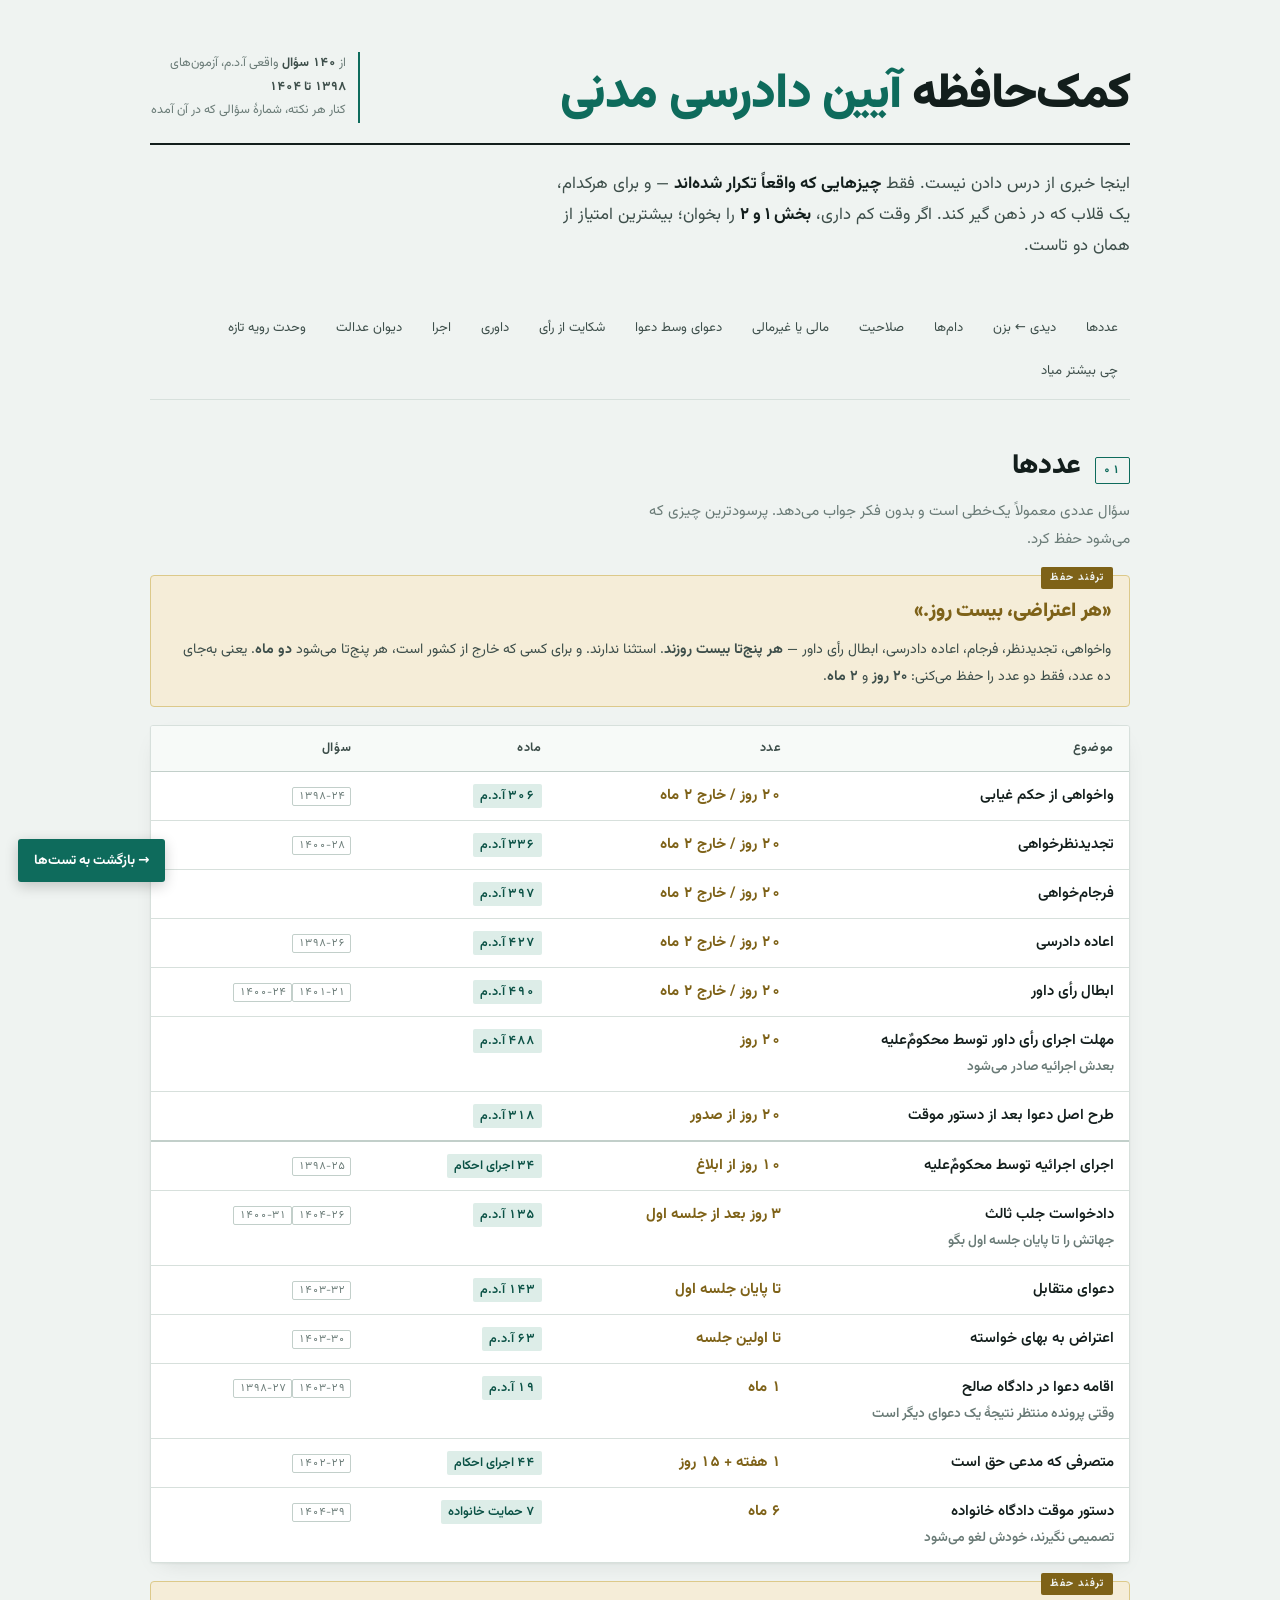
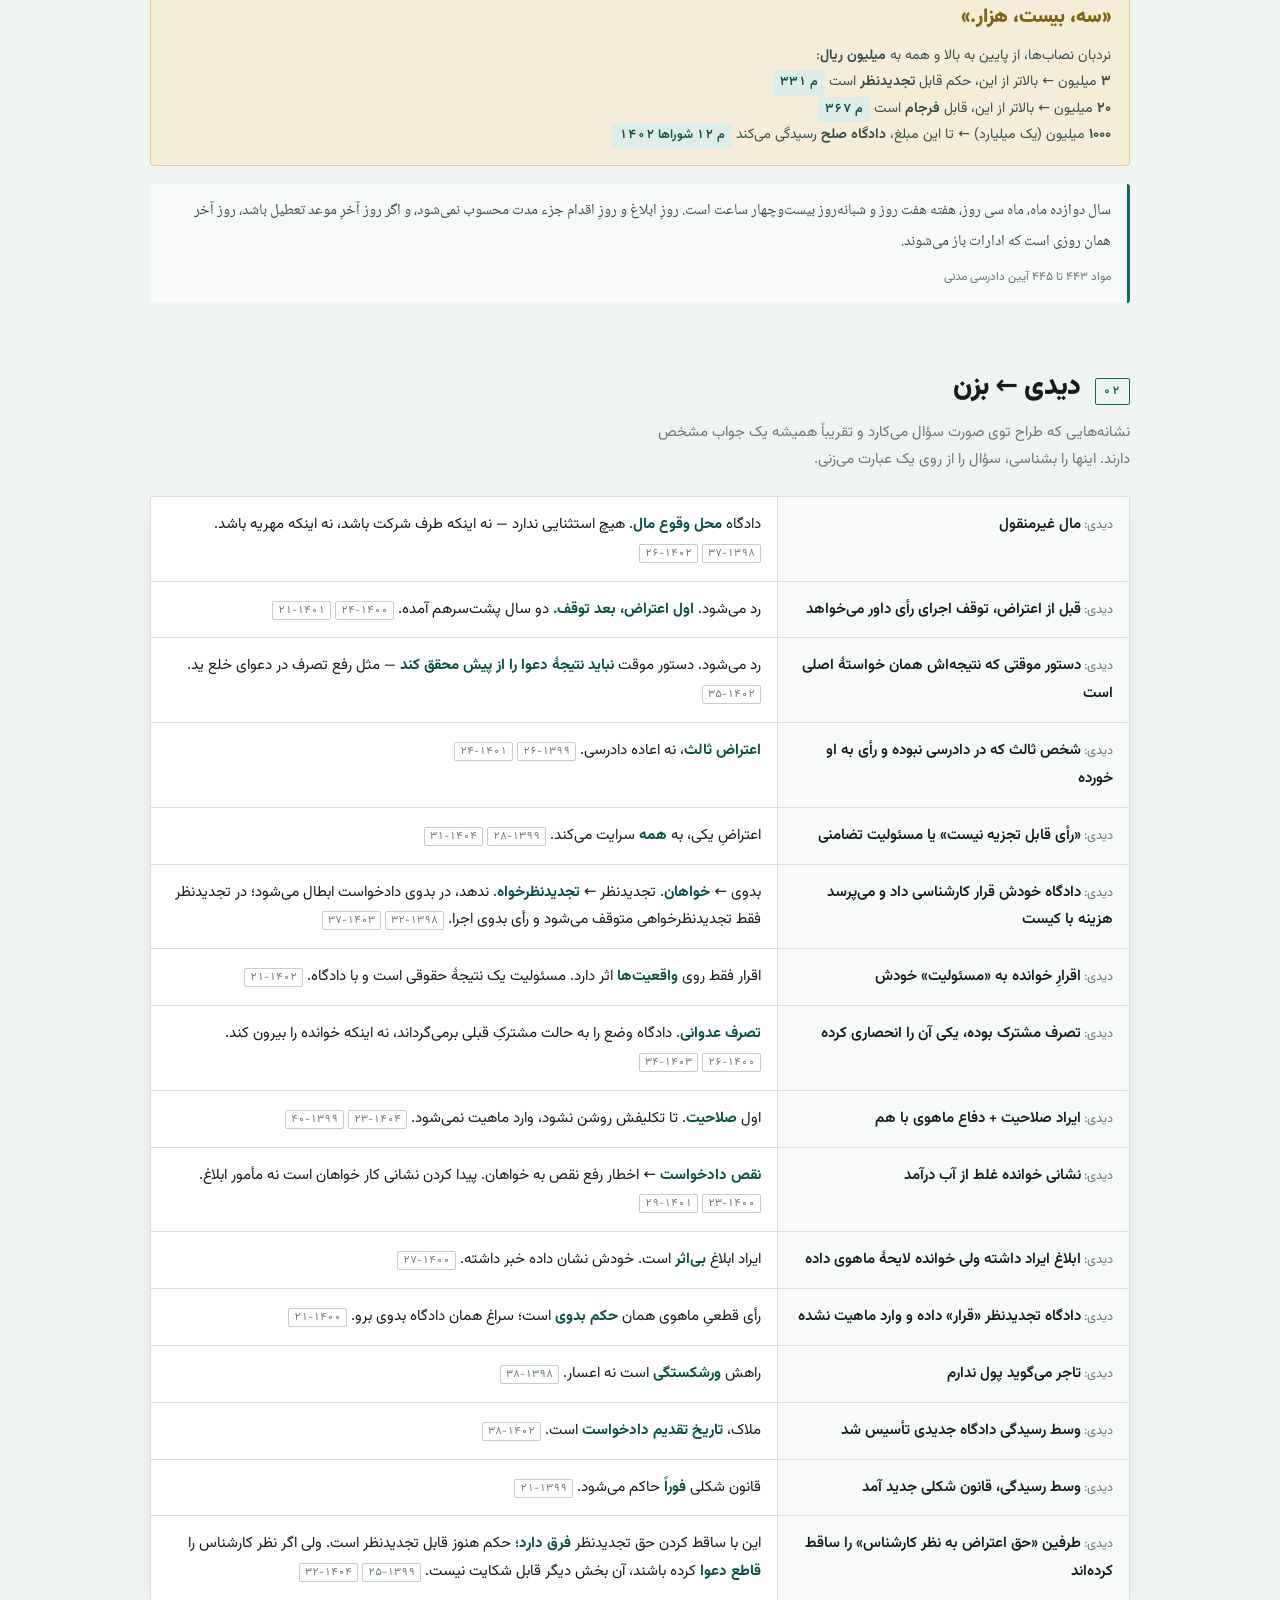
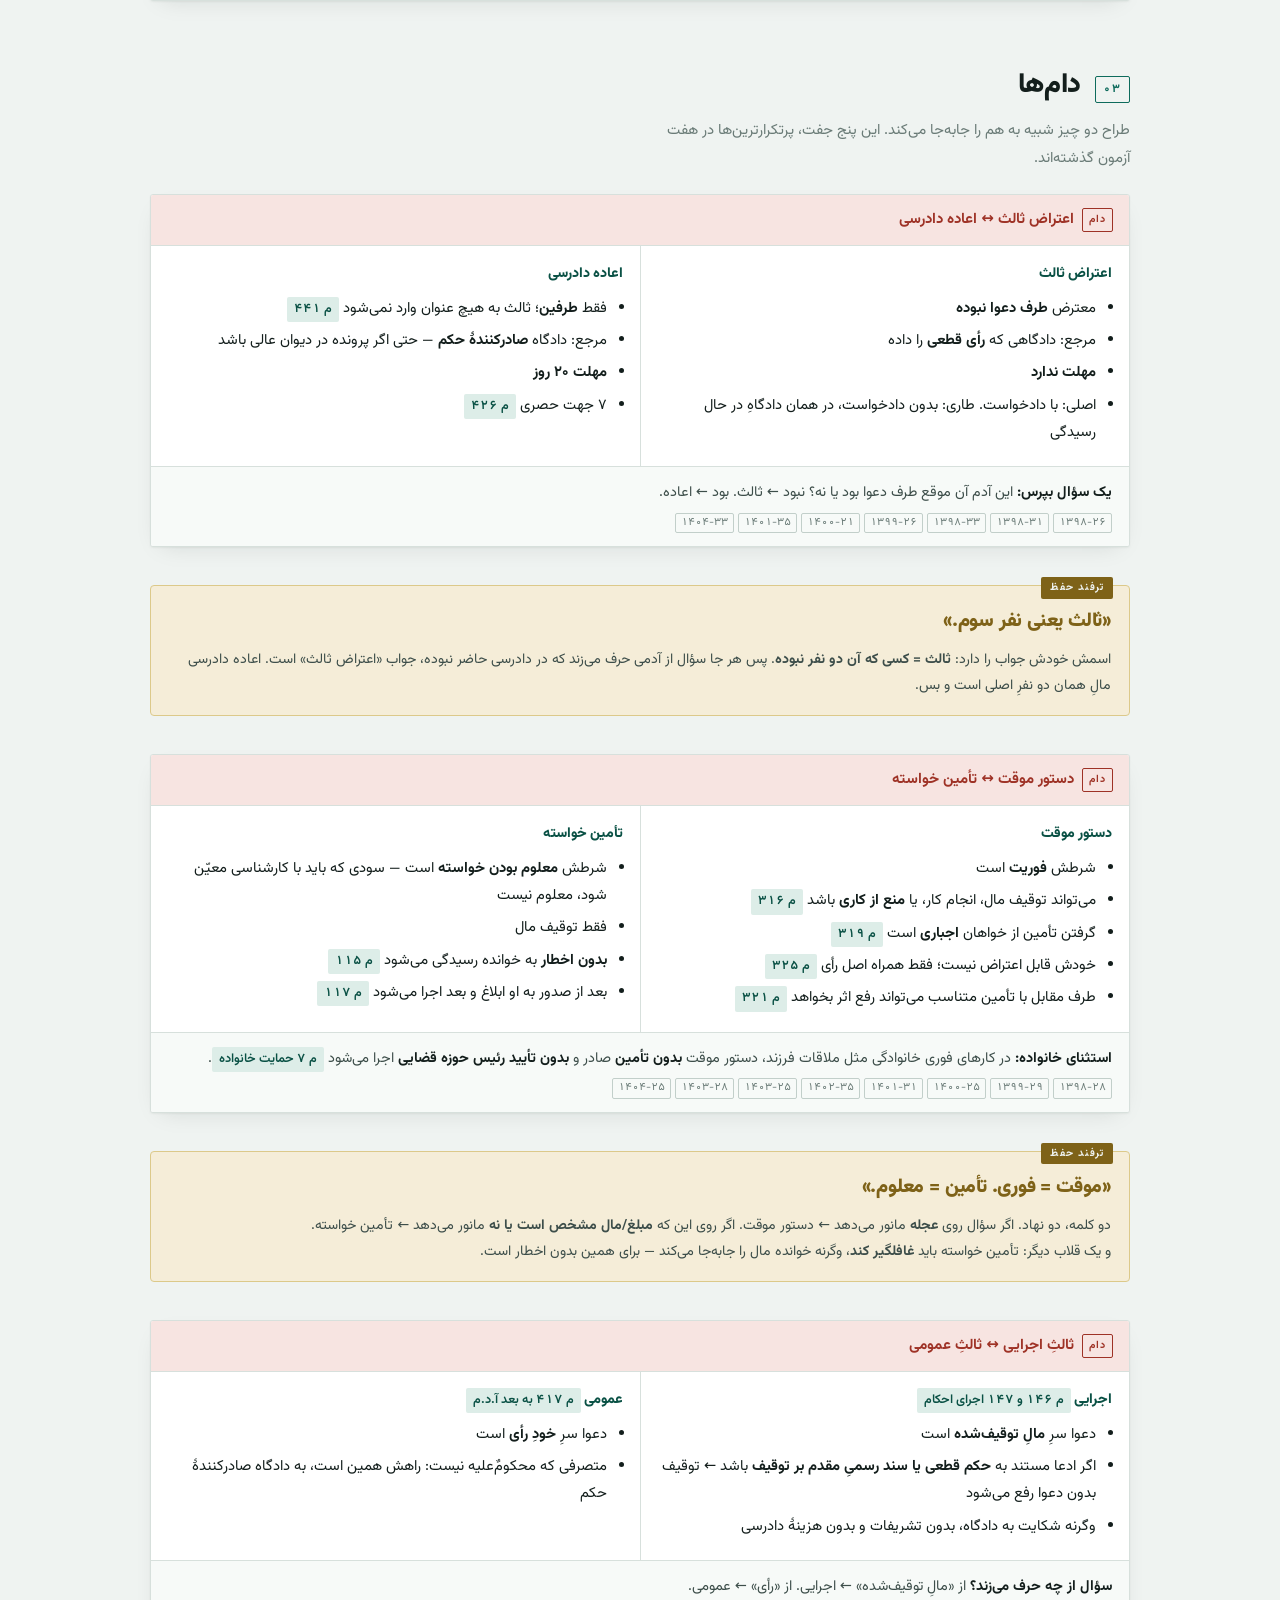
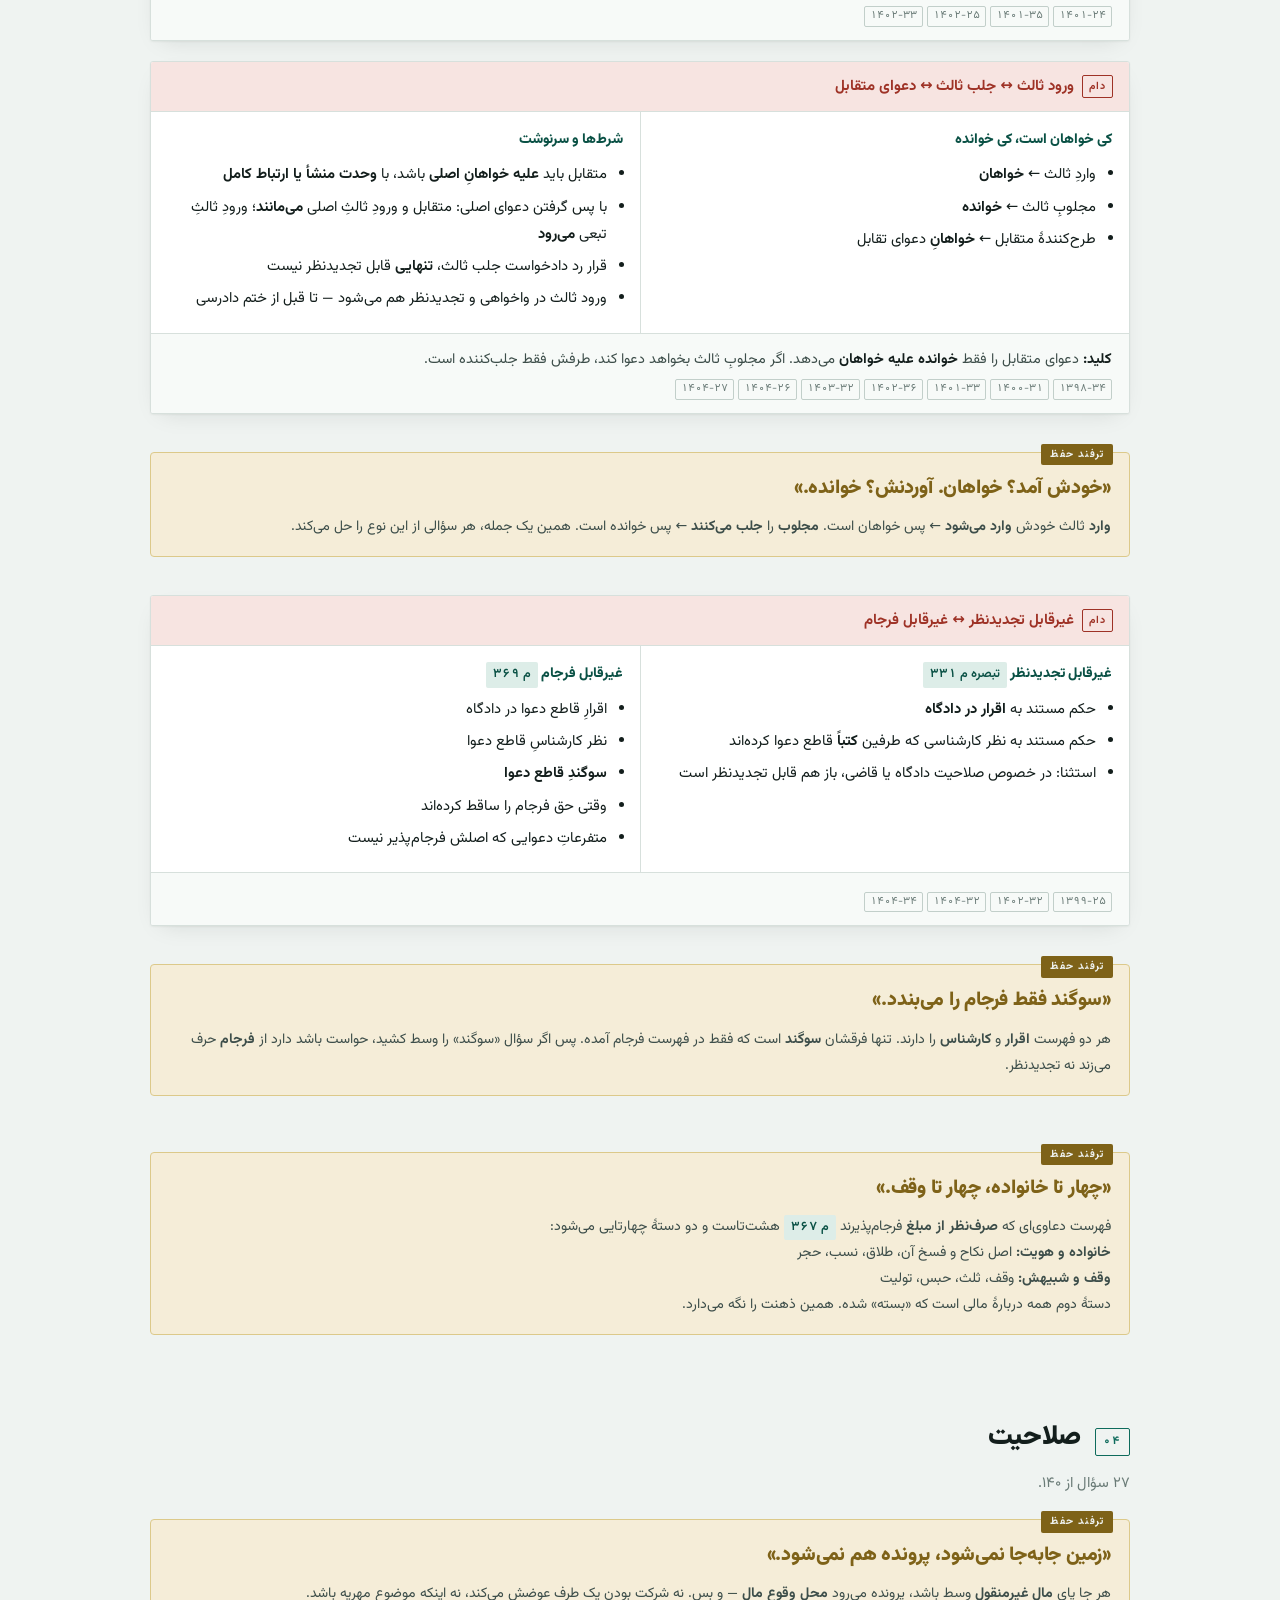
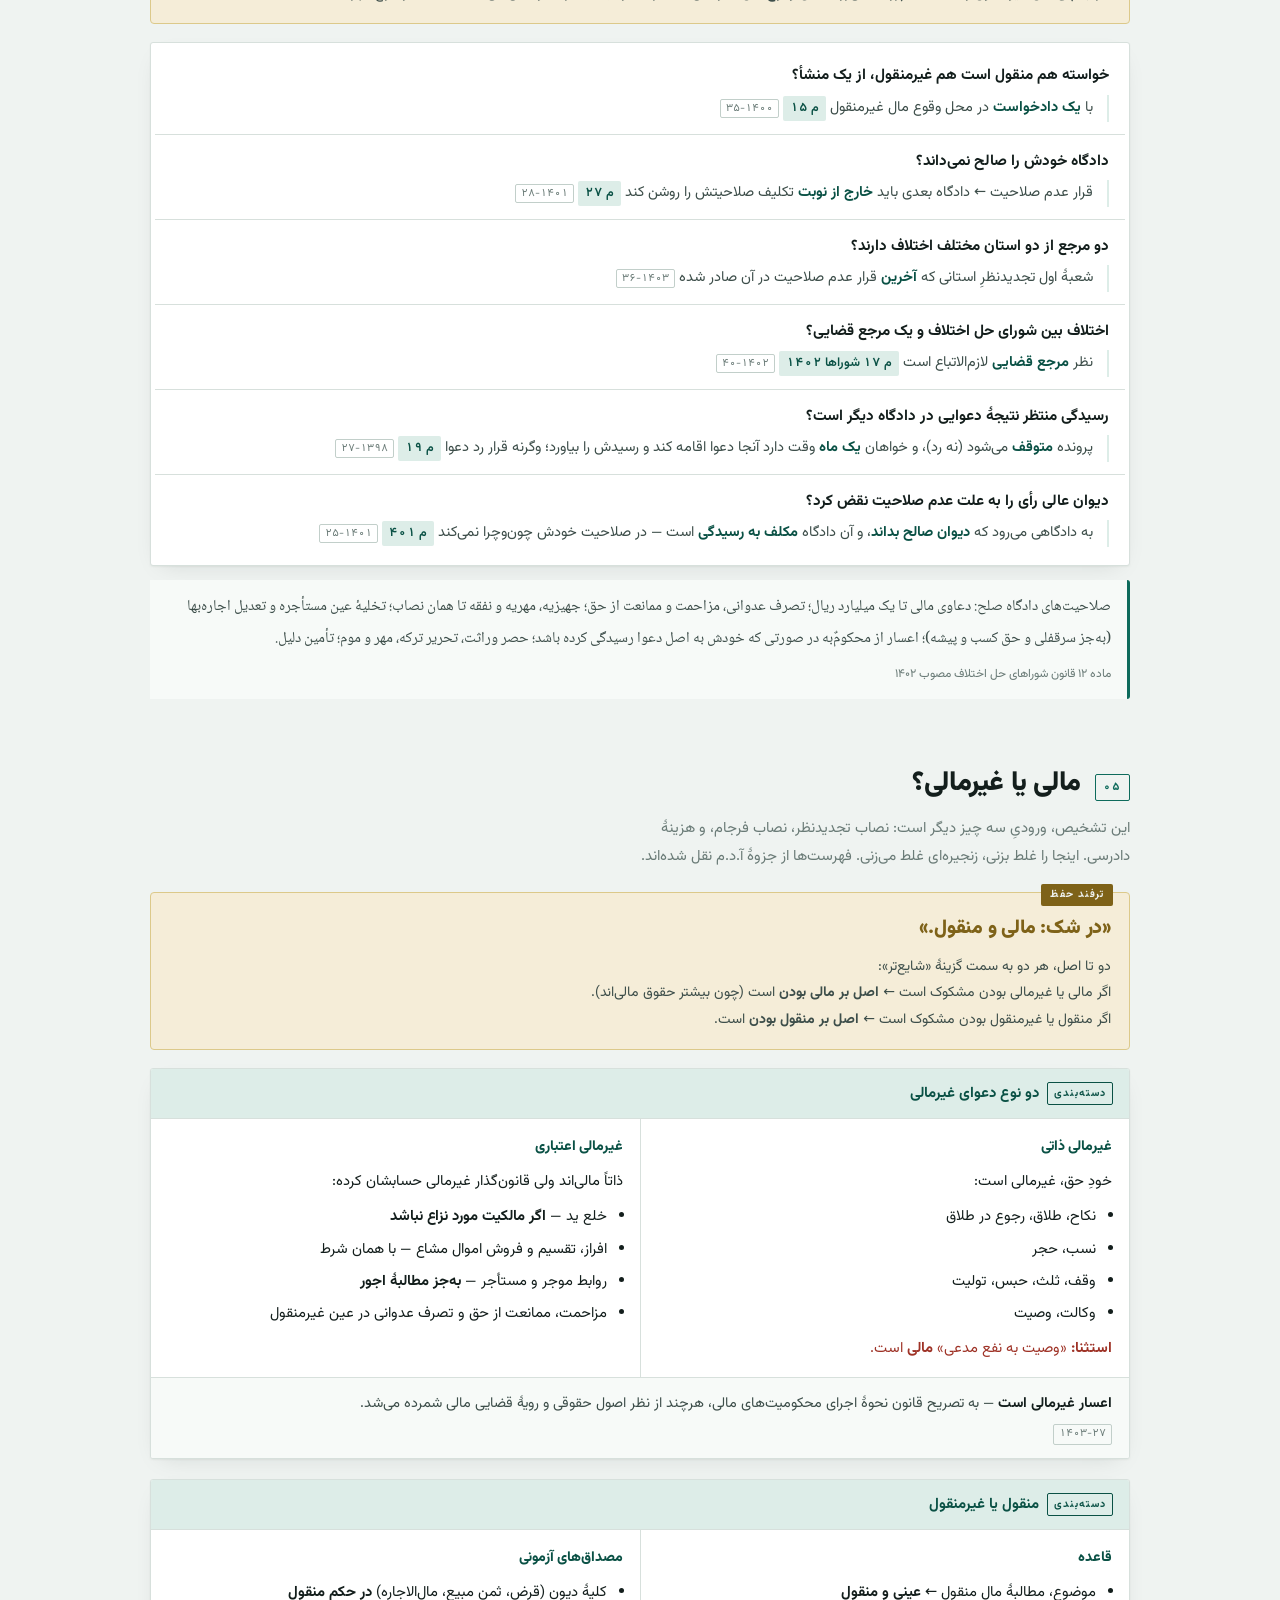
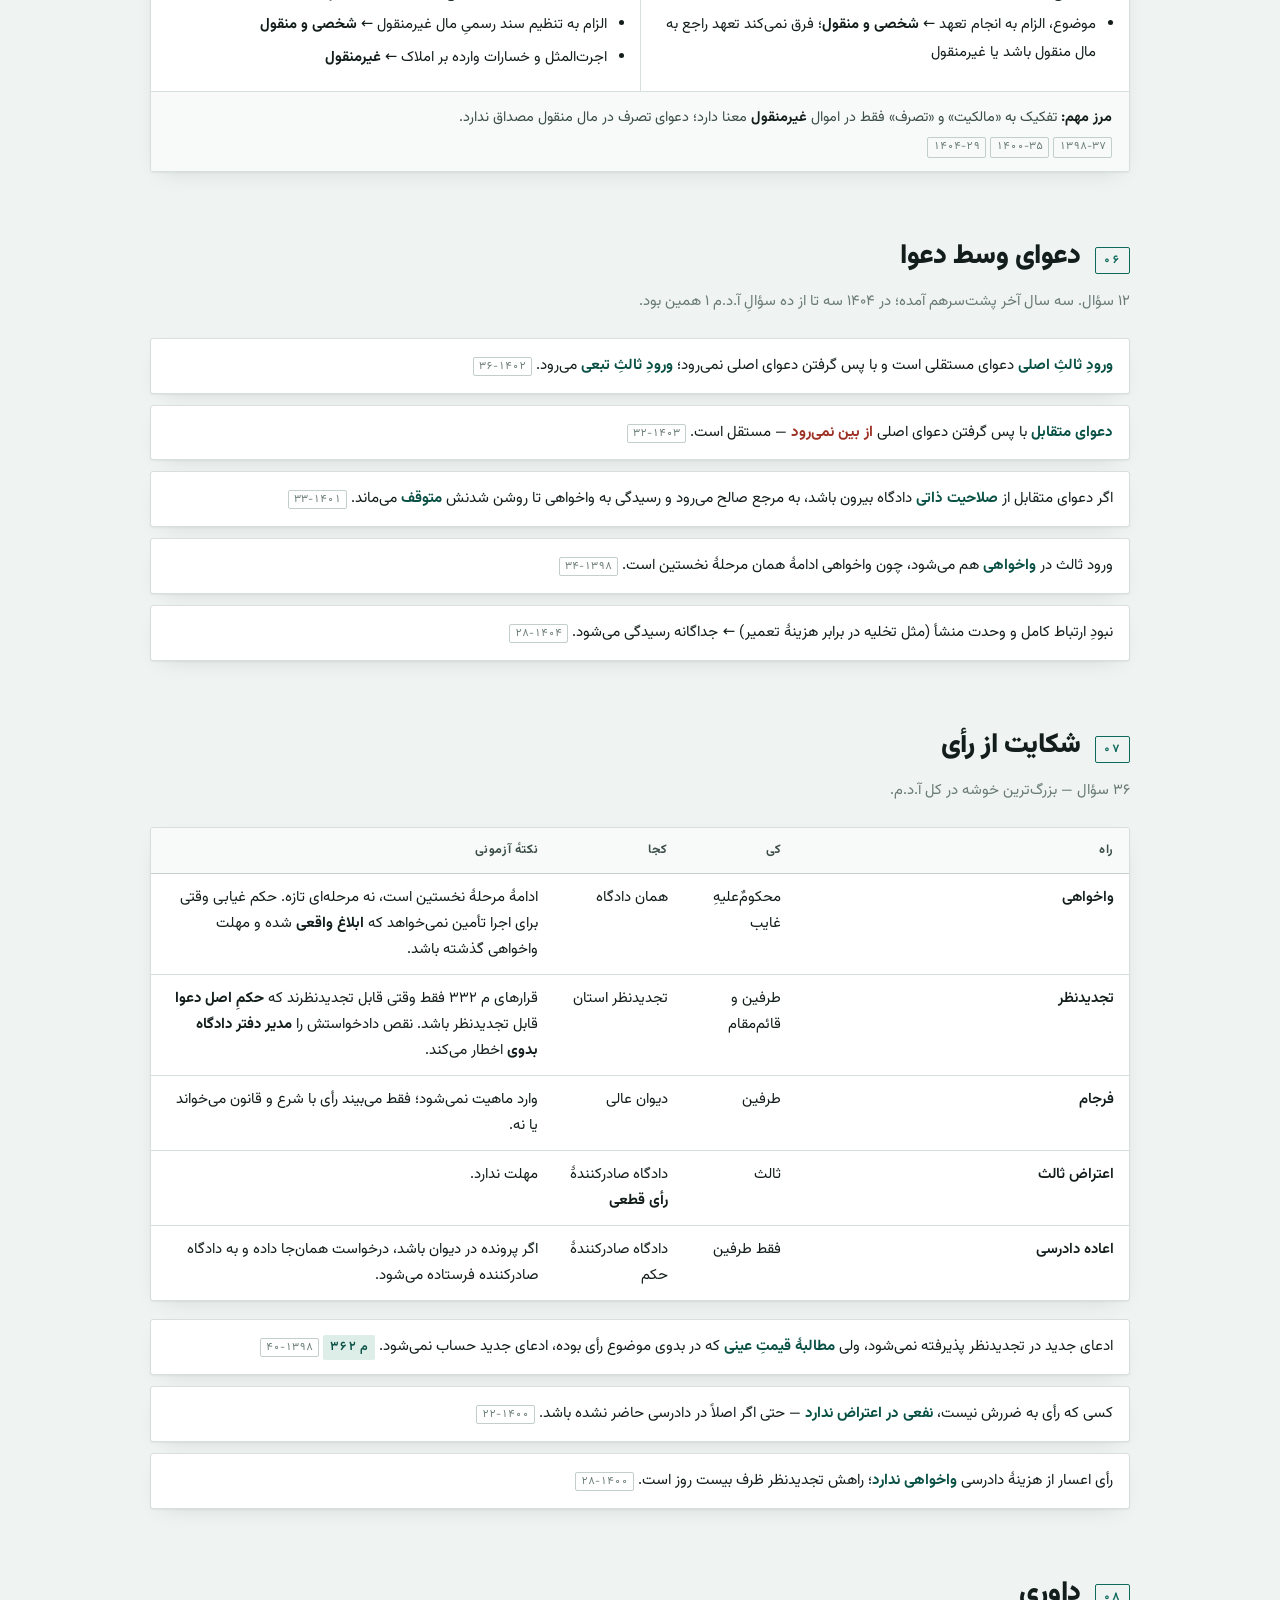
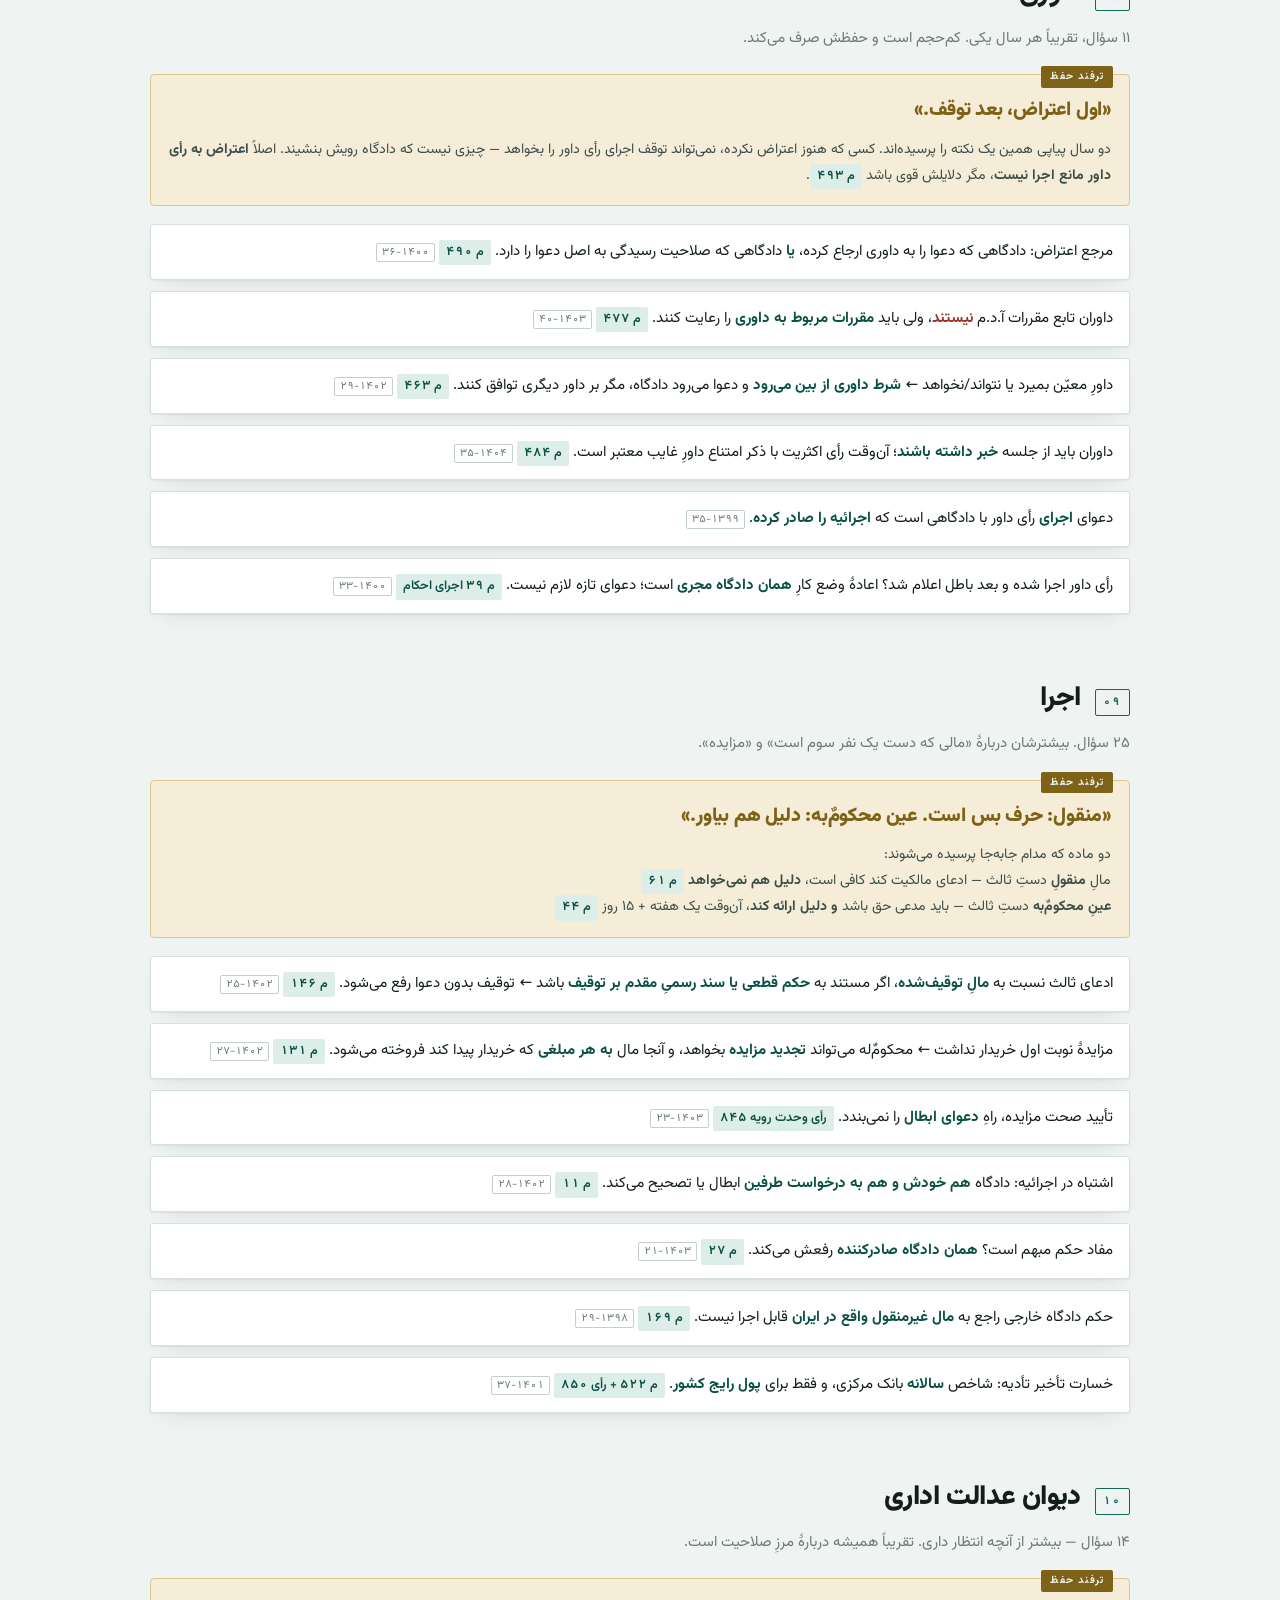
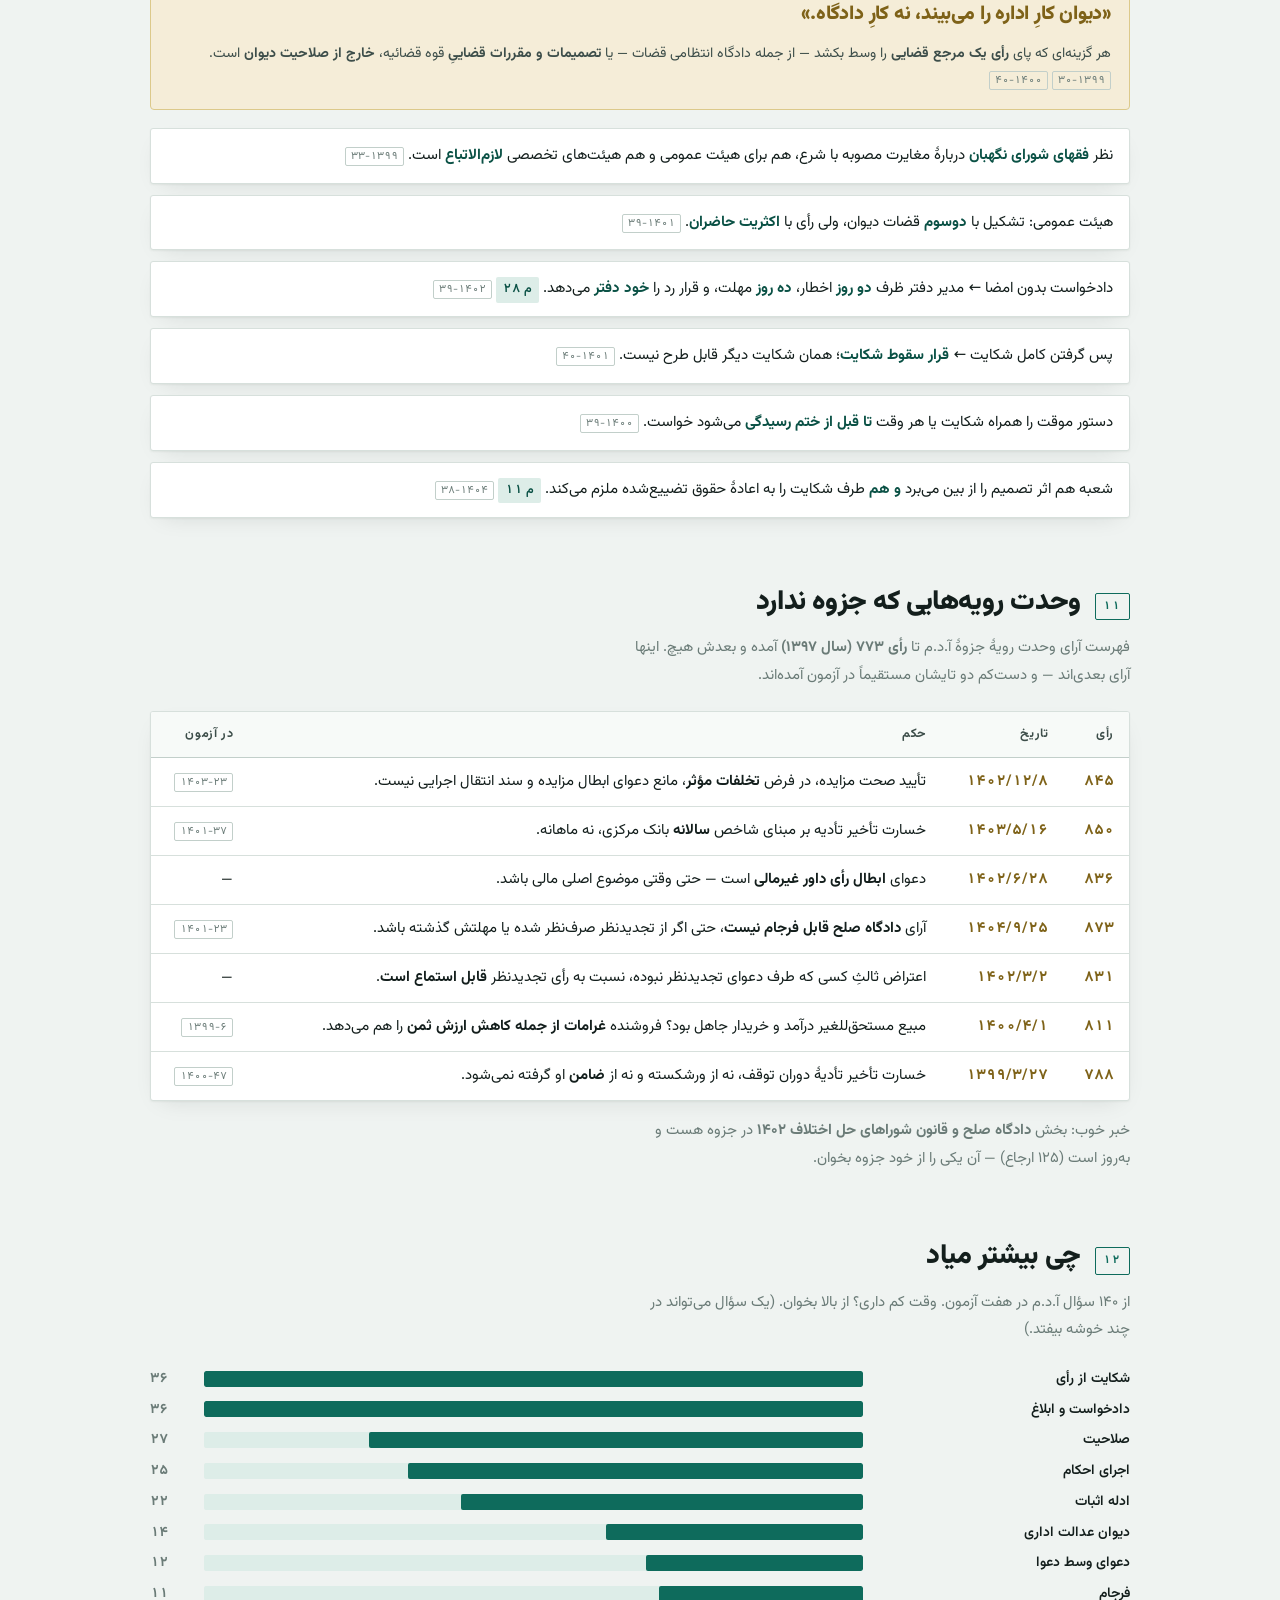
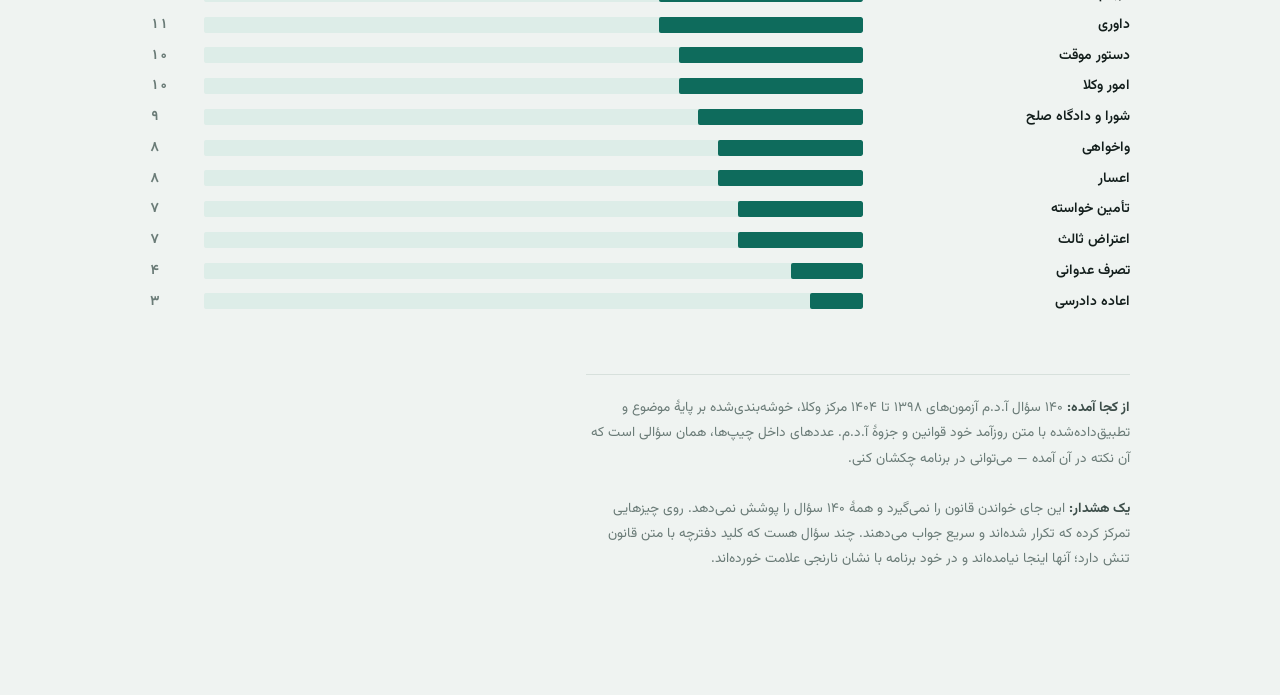
==== commit 1e610778: "ساده‌سازی زبان کمک‌حافظه آ.د.م و افزودن ترفندهای حفظ بازنویسی با زبان محاوره‌ای‌تر و افزودن نُه جعبه" ====
--- a/site/adm.html
+++ b/site/adm.html
@@ -15,7 +15,7 @@
   --line:#D7E0DC; --line-2:#C2CFCA;
   --accent:#0E6B5C; --accent-soft:#DDEDE8; --accent-ink:#0A5145;
   --alert:#9E3226; --alert-soft:#F7E4E1;
-  --gold:#7E6218; --gold-soft:#F2EBD7;
+  --gold:#7E6218; --gold-soft:#F5EDD8; --gold-line:#DCC98A;
   --shadow:0 1px 2px rgba(19,30,28,.05), 0 8px 24px -12px rgba(19,30,28,.15);
 }
 @media (prefers-color-scheme:dark){
@@ -25,7 +25,7 @@
     --line:#26332F; --line-2:#33433E;
     --accent:#48BBA6; --accent-soft:#14312B; --accent-ink:#7FD6C4;
     --alert:#E8806E; --alert-soft:#331915;
-    --gold:#CBA84E; --gold-soft:#2E2715;
+    --gold:#D9B860; --gold-soft:#2A2413; --gold-line:#5A4C24;
     --shadow:0 1px 2px rgba(0,0,0,.35), 0 8px 24px -12px rgba(0,0,0,.6);
   }
 }
@@ -35,7 +35,7 @@
   --line:#26332F; --line-2:#33433E;
   --accent:#48BBA6; --accent-soft:#14312B; --accent-ink:#7FD6C4;
   --alert:#E8806E; --alert-soft:#331915;
-  --gold:#CBA84E; --gold-soft:#2E2715;
+  --gold:#D9B860; --gold-soft:#2A2413; --gold-line:#5A4C24;
   --shadow:0 1px 2px rgba(0,0,0,.35), 0 8px 24px -12px rgba(0,0,0,.6);
 }
 
@@ -43,186 +43,134 @@
 body{
   margin:0; background:var(--ground); color:var(--ink);
   font-family:'Vazirmatn', system-ui, sans-serif;
-  font-size:16px; line-height:1.75; font-weight:400;
+  font-size:16.5px; line-height:1.85; font-weight:400;
   -webkit-font-smoothing:antialiased;
 }
 .rtl{direction:rtl; text-align:right}
-.wrap{max-width:1080px; margin:0 auto; padding:0 20px 96px}
-
-/* ── سرلوح ─────────────────────────── */
+.wrap{max-width:1020px; margin:0 auto; padding:0 20px 110px}
+
 .masthead{
   border-bottom:2px solid var(--ink); margin-bottom:8px;
-  padding:56px 0 22px; display:flex; flex-wrap:wrap;
-  align-items:flex-end; gap:24px; justify-content:space-between;
+  padding:52px 0 20px; display:flex; flex-wrap:wrap;
+  align-items:flex-end; gap:22px; justify-content:space-between;
 }
 .masthead h1{
-  margin:0; font-size:clamp(2rem,5.5vw,3.1rem); font-weight:900;
+  margin:0; font-size:clamp(2rem,5.5vw,3.05rem); font-weight:900;
   letter-spacing:-.02em; line-height:1.15; text-wrap:balance;
 }
 .masthead h1 em{font-style:normal; color:var(--accent)}
 .stamp{
   font-size:.78rem; color:var(--muted); line-height:1.9;
-  border-right:2px solid var(--accent); padding-right:12px; max-width:32ch;
+  border-right:2px solid var(--accent); padding-right:12px; max-width:30ch;
 }
 .stamp b{color:var(--ink-2); font-weight:700; font-variant-numeric:tabular-nums}
-
-.lede{
-  font-size:1.03rem; color:var(--ink-2); max-width:66ch;
-  margin:26px 0 40px; line-height:1.9;
-}
+.lede{font-size:1.05rem; color:var(--ink-2); max-width:64ch; margin:24px 0 38px}
 .lede strong{color:var(--ink); font-weight:700}
 
-/* ── ناوبری ────────────────────────── */
 nav.toc{
   position:sticky; top:0; z-index:20; background:var(--ground);
-  border-bottom:1px solid var(--line); padding:10px 0; margin-bottom:44px;
-}
-nav.toc ul{
-  list-style:none; margin:0; padding:0; display:flex; gap:6px;
-  flex-wrap:wrap; font-size:.82rem;
-}
-nav.toc a{
-  display:block; padding:5px 11px; border-radius:2px; text-decoration:none;
-  color:var(--ink-2); border:1px solid transparent; transition:.15s;
-}
+  border-bottom:1px solid var(--line); padding:10px 0; margin-bottom:42px;
+}
+nav.toc ul{list-style:none; margin:0; padding:0; display:flex; gap:6px; flex-wrap:wrap; font-size:.82rem}
+nav.toc a{display:block; padding:5px 11px; border-radius:2px; text-decoration:none; color:var(--ink-2); border:1px solid transparent; transition:.15s}
 nav.toc a:hover{background:var(--accent-soft); color:var(--accent-ink); border-color:var(--line-2)}
 nav.toc a:focus-visible{outline:2px solid var(--accent); outline-offset:1px}
 
-/* ── بخش‌ها ────────────────────────── */
-section{margin:0 0 62px; scroll-margin-top:64px}
+section{margin:0 0 60px; scroll-margin-top:64px}
 .sec-head{display:flex; align-items:baseline; gap:14px; margin-bottom:6px; flex-wrap:wrap}
-.sec-num{
-  font-size:.72rem; font-weight:700; color:var(--accent);
-  letter-spacing:.14em; border:1px solid var(--accent); border-radius:2px;
-  padding:2px 7px; flex:none; font-variant-numeric:tabular-nums;
-}
-h2{
-  margin:0; font-size:clamp(1.35rem,3vw,1.72rem); font-weight:900;
-  letter-spacing:-.015em; text-wrap:balance;
-}
-.sec-sub{color:var(--muted); font-size:.9rem; margin:0 0 22px; max-width:64ch; line-height:1.8}
-
-/* ── جدول ──────────────────────────── */
+.sec-num{font-size:.72rem; font-weight:700; color:var(--accent); letter-spacing:.14em;
+  border:1px solid var(--accent); border-radius:2px; padding:2px 7px; flex:none; font-variant-numeric:tabular-nums}
+h2{margin:0; font-size:clamp(1.35rem,3vw,1.7rem); font-weight:900; letter-spacing:-.015em; text-wrap:balance}
+.sec-sub{color:var(--muted); font-size:.93rem; margin:0 0 22px; max-width:62ch}
+
+/* ── ترفند حفظ ─────────────────────── */
+.trick{
+  background:var(--gold-soft); border:1px solid var(--gold-line);
+  border-radius:4px; padding:16px 18px 16px 18px; margin:18px 0;
+  position:relative;
+}
+.trick::before{
+  content:"ترفند حفظ"; position:absolute; top:-9px; right:16px;
+  background:var(--gold); color:var(--ground); font-size:.66rem; font-weight:700;
+  letter-spacing:.1em; padding:1px 9px; border-radius:2px;
+}
+.trick p{margin:0 0 8px; font-size:.96rem; line-height:1.85}
+.trick p:last-child{margin-bottom:0}
+.trick .say{
+  display:block; font-size:1.22rem; font-weight:900; color:var(--gold);
+  letter-spacing:-.01em; line-height:1.6; margin:4px 0 10px;
+}
+.trick .why{font-size:.88rem; color:var(--ink-2)}
+
 .tblwrap{overflow-x:auto; border:1px solid var(--line); border-radius:3px; background:var(--surface); box-shadow:var(--shadow)}
-table{border-collapse:collapse; width:100%; min-width:600px; font-size:.92rem}
-thead th{
-  background:var(--surface-2); text-align:right; font-weight:700; font-size:.78rem;
-  letter-spacing:.05em; color:var(--ink-2); padding:11px 16px;
-  border-bottom:1.5px solid var(--line-2); white-space:nowrap;
-}
-tbody td{padding:11px 16px; border-bottom:1px solid var(--line); vertical-align:top; line-height:1.7}
+table{border-collapse:collapse; width:100%; min-width:560px; font-size:.93rem}
+thead th{background:var(--surface-2); text-align:right; font-weight:700; font-size:.78rem;
+  letter-spacing:.05em; color:var(--ink-2); padding:11px 15px; border-bottom:1.5px solid var(--line-2); white-space:nowrap}
+tbody td{padding:11px 15px; border-bottom:1px solid var(--line); vertical-align:top; line-height:1.75}
 tbody tr:last-child td{border-bottom:none}
 tbody tr:hover{background:var(--surface-2)}
 td.num{font-weight:700; color:var(--gold); font-variant-numeric:tabular-nums; white-space:nowrap}
-td.topic{font-weight:600; width:30%}
-.art{
-  font-size:.79rem; color:var(--accent-ink); background:var(--accent-soft);
-  padding:1px 7px; border-radius:2px; white-space:nowrap; font-weight:600;
-  display:inline-block; font-variant-numeric:tabular-nums;
-}
-
-/* ── چیپ سؤال ──────────────────────── */
+td.topic{font-weight:600; width:34%}
+.art{font-size:.79rem; color:var(--accent-ink); background:var(--accent-soft); padding:1px 7px;
+  border-radius:2px; white-space:nowrap; font-weight:600; display:inline-block; font-variant-numeric:tabular-nums}
 .qs{display:flex; flex-wrap:wrap; gap:4px; margin-top:6px}
-.q{
-  font-size:.68rem; color:var(--muted); border:1px solid var(--line-2);
-  padding:0 5px; border-radius:2px; font-variant-numeric:tabular-nums;
-  white-space:nowrap; line-height:1.7;
-}
-
-/* ── کارت تشخیص ────────────────────── */
-.triggers{display:grid; gap:0; border:1px solid var(--line); border-radius:3px; overflow:hidden; background:var(--surface); box-shadow:var(--shadow)}
-.trig{
-  display:grid; grid-template-columns:minmax(200px,38%) 1fr; gap:0;
-  border-bottom:1px solid var(--line);
-}
+.q{font-size:.68rem; color:var(--muted); border:1px solid var(--line-2); padding:0 5px;
+  border-radius:2px; font-variant-numeric:tabular-nums; white-space:nowrap; line-height:1.7}
+
+.triggers{border:1px solid var(--line); border-radius:3px; overflow:hidden; background:var(--surface); box-shadow:var(--shadow)}
+.trig{display:grid; grid-template-columns:minmax(190px,36%) 1fr; border-bottom:1px solid var(--line)}
 .trig:last-child{border-bottom:none}
 .trig:hover{background:var(--surface-2)}
-.trig-if{
-  padding:14px 16px; border-left:1px solid var(--line);
-  background:var(--surface-2); font-weight:600; font-size:.93rem; line-height:1.7;
-}
-.trig-if::before{content:"اگر دیدی: "; color:var(--muted); font-weight:400; font-size:.8rem}
-.trig-then{padding:14px 16px; font-size:.93rem}
+.trig-if{padding:14px 16px; border-left:1px solid var(--line); background:var(--surface-2); font-weight:600; font-size:.94rem}
+.trig-if::before{content:"دیدی: "; color:var(--muted); font-weight:400; font-size:.8rem}
+.trig-then{padding:14px 16px; font-size:.94rem}
 .trig-then b{color:var(--accent-ink); font-weight:700}
-@media (max-width:640px){
-  .trig{grid-template-columns:1fr}
-  .trig-if{border-left:none; border-bottom:1px solid var(--line)}
-}
-
-/* ── جفت‌های اشتباه‌انداز ───────────── */
+@media (max-width:640px){.trig{grid-template-columns:1fr}.trig-if{border-left:none; border-bottom:1px solid var(--line)}}
+
 .pairs{display:grid; gap:20px}
-.pair{
-  border:1px solid var(--line); border-radius:3px; overflow:hidden;
-  background:var(--surface); box-shadow:var(--shadow);
-}
-.pair-h{
-  padding:11px 16px; background:var(--alert-soft); color:var(--alert);
-  font-weight:700; font-size:.92rem; border-bottom:1px solid var(--line);
-  display:flex; align-items:center; gap:8px;
-}
-.pair-h::before{
-  content:"دام"; font-size:.66rem; letter-spacing:.1em; font-weight:700;
-  border:1px solid currentColor; border-radius:2px; padding:1px 6px; flex:none;
-}
+.pair{border:1px solid var(--line); border-radius:3px; overflow:hidden; background:var(--surface); box-shadow:var(--shadow)}
+.pair-h{padding:11px 16px; background:var(--alert-soft); color:var(--alert); font-weight:700;
+  font-size:.93rem; border-bottom:1px solid var(--line); display:flex; align-items:center; gap:8px}
+.pair-h::before{content:"دام"; font-size:.66rem; letter-spacing:.1em; font-weight:700;
+  border:1px solid currentColor; border-radius:2px; padding:1px 6px; flex:none}
+.pair-h.calm{background:var(--accent-soft); color:var(--accent-ink)}
+.pair-h.calm::before{content:"دسته‌بندی"}
 .pair-body{display:grid; grid-template-columns:1fr 1fr}
-.pair-col{padding:15px 17px; font-size:.9rem; line-height:1.8}
+.pair-col{padding:15px 17px; font-size:.92rem}
 .pair-col:first-child{border-left:1px solid var(--line)}
-.pair-col h4{
-  margin:0 0 8px; font-size:.86rem; font-weight:800; color:var(--accent-ink);
-  letter-spacing:-.01em;
-}
+.pair-col h4{margin:0 0 8px; font-size:.88rem; font-weight:800; color:var(--accent-ink)}
 .pair-col ul{margin:0; padding-right:16px}
 .pair-col li{margin-bottom:5px}
-.pair-key{
-  grid-column:1/-1; padding:12px 17px; border-top:1px solid var(--line);
-  background:var(--surface-2); font-size:.88rem; color:var(--ink-2);
-}
+.pair-key{grid-column:1/-1; padding:13px 17px; border-top:1px solid var(--line); background:var(--surface-2); font-size:.9rem; color:var(--ink-2)}
 .pair-key b{color:var(--ink); font-weight:700}
-@media (max-width:640px){
-  .pair-body{grid-template-columns:1fr}
-  .pair-col:first-child{border-left:none; border-bottom:1px solid var(--line)}
-}
-
-/* ── متن ماده ──────────────────────── */
-.statute{
-  font-family:'Noto Naskh Arabic', serif; font-size:.95rem; line-height:2.1;
-  background:var(--surface-2); border-right:3px solid var(--accent);
-  padding:12px 16px; margin:14px 0; color:var(--ink-2); border-radius:0 3px 3px 0;
-}
+@media (max-width:640px){.pair-body{grid-template-columns:1fr}.pair-col:first-child{border-left:none; border-bottom:1px solid var(--line)}}
+
+.statute{font-family:'Noto Naskh Arabic', serif; font-size:.95rem; line-height:2.1;
+  background:var(--surface-2); border-right:3px solid var(--accent); padding:12px 16px;
+  margin:14px 0; color:var(--ink-2); border-radius:0 3px 3px 0}
 .statute cite{display:block; font-family:'Vazirmatn',sans-serif; font-style:normal; font-size:.75rem; color:var(--muted); margin-top:6px}
 
-/* ── درخت تصمیم ────────────────────── */
-.tree{
-  background:var(--surface); border:1px solid var(--line); border-radius:3px;
-  padding:8px 4px; box-shadow:var(--shadow);
-}
+.points{list-style:none; margin:0; padding:0; display:grid; gap:11px}
+.points li{background:var(--surface); border:1px solid var(--line); border-radius:3px;
+  padding:13px 16px; font-size:.94rem; box-shadow:var(--shadow)}
+.points b{color:var(--accent-ink); font-weight:700}
+.points .no{color:var(--alert); font-weight:700}
+
+.tree{background:var(--surface); border:1px solid var(--line); border-radius:3px; padding:6px 4px; box-shadow:var(--shadow)}
 .branch{border-bottom:1px solid var(--line); padding:12px 16px}
 .branch:last-child{border-bottom:none}
-.branch-q{font-weight:700; font-size:.94rem; margin-bottom:5px}
-.branch-a{font-size:.9rem; color:var(--ink-2); padding-right:14px; border-right:2px solid var(--accent-soft)}
+.branch-q{font-weight:700; font-size:.95rem; margin-bottom:5px}
+.branch-a{font-size:.91rem; color:var(--ink-2); padding-right:14px; border-right:2px solid var(--accent-soft)}
 .branch-a b{color:var(--accent-ink)}
 
-/* ── فهرست نکته ────────────────────── */
-.points{list-style:none; margin:0; padding:0; display:grid; gap:11px}
-.points li{
-  background:var(--surface); border:1px solid var(--line); border-radius:3px;
-  padding:13px 16px; font-size:.93rem; line-height:1.8; box-shadow:var(--shadow);
-}
-.points b{color:var(--accent-ink); font-weight:700}
-.points .no{color:var(--alert); font-weight:700}
-
-/* ── نوار فراوانی ──────────────────── */
 .freq{display:grid; gap:5px}
-.freq-row{display:grid; grid-template-columns:minmax(150px,26%) 1fr 42px; align-items:center; gap:12px; font-size:.87rem}
+.freq-row{display:grid; grid-template-columns:minmax(148px,26%) 1fr 42px; align-items:center; gap:12px; font-size:.87rem}
 .freq-name{font-weight:600}
 .bar{height:16px; background:var(--accent-soft); border-radius:2px; overflow:hidden}
 .bar i{display:block; height:100%; background:var(--accent); border-radius:2px}
 .freq-n{text-align:left; color:var(--muted); font-variant-numeric:tabular-nums; font-weight:700}
 
-.footnote{
-  margin-top:56px; padding-top:20px; border-top:1px solid var(--line);
-  font-size:.82rem; color:var(--muted); line-height:1.9; max-width:70ch;
-}
+.footnote{margin-top:54px; padding-top:20px; border-top:1px solid var(--line); font-size:.85rem; color:var(--muted); max-width:68ch}
 .footnote b{color:var(--ink-2)}
 @media (prefers-reduced-motion:reduce){*{transition:none !important; animation:none !important}}
 </style>
@@ -236,308 +184,342 @@
 <header class="masthead">
   <h1>کمک‌حافظه <em>آیین دادرسی مدنی</em></h1>
   <div class="stamp">
-    ساخته‌شده از <b>۱۴۰ سؤال</b> واقعی آ.د.م در آزمون‌های <b>۱۳۹۸ تا ۱۴۰۴</b> مرکز وکلا<br>
-    هر نکته با شماره سؤال‌هایی که در آن آمده علامت خورده
+    از <b>۱۴۰ سؤال</b> واقعی آ.د.م، آزمون‌های <b>۱۳۹۸ تا ۱۴۰۴</b><br>
+    کنار هر نکته، شمارهٔ سؤالی که در آن آمده
   </div>
 </header>
 
 <p class="lede">
-  این یک خلاصهٔ درسی نیست. فهرستی است از چیزهایی که <strong>واقعاً در این هفت آزمون تکرار شده‌اند</strong> — با تمرکز روی
-  دو چیزی که سریع‌ترین امتیاز را می‌دهند: <strong>عددها</strong> (مهلت و نصاب) و <strong>نشانه‌های تشخیص سریع</strong>
-  که با دیدنشان می‌شود بدون خواندن کل صورت سؤال، گزینه را حدس زد. متن مواد از نسخهٔ روزآمدِ خود قوانین نقل شده است.
+  اینجا خبری از درس دادن نیست. فقط <strong>چیزهایی که واقعاً تکرار شده‌اند</strong> — و برای هرکدام،
+  یک قلاب که در ذهن گیر کند. اگر وقت کم داری، <strong>بخش ۱ و ۲</strong> را بخوان؛ بیشترین امتیاز از همان دو تاست.
 </p>
 
 <nav class="toc" aria-label="فهرست">
   <ul>
     <li><a href="#numbers">عددها</a></li>
-    <li><a href="#triggers">تشخیص سریع</a></li>
-    <li><a href="#traps">جفت‌های اشتباه‌انداز</a></li>
+    <li><a href="#triggers">دیدی ← بزن</a></li>
+    <li><a href="#traps">دام‌ها</a></li>
     <li><a href="#salahiat">صلاحیت</a></li>
     <li><a href="#mali">مالی یا غیرمالی</a></li>
-    <li><a href="#tari">دعاوی طاری</a></li>
-    <li><a href="#shekayat">راه‌های شکایت از رأی</a></li>
+    <li><a href="#tari">دعوای وسط دعوا</a></li>
+    <li><a href="#shekayat">شکایت از رأی</a></li>
     <li><a href="#davari">داوری</a></li>
-    <li><a href="#ejra">اجرا و تأمین</a></li>
+    <li><a href="#ejra">اجرا</a></li>
     <li><a href="#divan">دیوان عدالت</a></li>
     <li><a href="#vahdat">وحدت رویه تازه</a></li>
-    <li><a href="#freq">نقشهٔ فراوانی</a></li>
+    <li><a href="#freq">چی بیشتر میاد</a></li>
   </ul>
 </nav>
 
-<!-- ═══ ۱ عددها ═══ -->
+<!-- ═══ ۱ ═══ -->
 <section id="numbers">
   <div class="sec-head"><span class="sec-num">۰۱</span><h2>عددها</h2></div>
-  <p class="sec-sub">
-    پرسودترین چیزی که می‌شود حفظ کرد. سؤالِ عددی معمولاً یک خطی است و بدون تحلیل جواب می‌دهد.
-    قاعدهٔ طلایی: هر مهلتی که «بیست روز» است، برای مقیم خارج «دو ماه» می‌شود.
-  </p>
+  <p class="sec-sub">سؤال عددی معمولاً یک‌خطی است و بدون فکر جواب می‌دهد. پرسودترین چیزی که می‌شود حفظ کرد.</p>
+
+  <div class="trick">
+    <p class="say">«هر اعتراضی، بیست روز.»</p>
+    <p class="why">
+      واخواهی، تجدیدنظر، فرجام، اعاده دادرسی، ابطال رأی داور — <b>هر پنج‌تا بیست روزند</b>. استثنا ندارند.
+      و برای کسی که خارج از کشور است، هر پنج‌تا می‌شود <b>دو ماه</b>.
+      یعنی به‌جای ده عدد، فقط دو عدد را حفظ می‌کنی: <b>۲۰ روز</b> و <b>۲ ماه</b>.
+    </p>
+  </div>
 
   <div class="tblwrap">
     <table>
-      <thead><tr><th>موضوع</th><th>مهلت / نصاب</th><th>مستند</th><th>سؤال‌ها</th></tr></thead>
+      <thead><tr><th>موضوع</th><th>عدد</th><th>ماده</th><th>سؤال</th></tr></thead>
       <tbody>
-        <tr><td class="topic">واخواهی از حکم غیابی</td><td class="num">۲۰ روز — خارج: ۲ ماه</td><td><span class="art">م ۳۰۶ آ.د.م</span></td><td><span class="q">۱۳۹۸-۲۴</span></td></tr>
-        <tr><td class="topic">تجدیدنظرخواهی</td><td class="num">۲۰ روز — خارج: ۲ ماه</td><td><span class="art">م ۳۳۶ آ.د.م</span></td><td><span class="q">۱۴۰۰-۲۸</span></td></tr>
-        <tr><td class="topic">فرجام‌خواهی</td><td class="num">۲۰ روز — خارج: ۲ ماه</td><td><span class="art">م ۳۹۷ آ.د.م</span></td><td></td></tr>
-        <tr><td class="topic">اعاده دادرسی</td><td class="num">۲۰ روز — خارج: ۲ ماه</td><td><span class="art">م ۴۲۷ آ.د.م</span></td><td><span class="q">۱۳۹۸-۲۶</span></td></tr>
-        <tr><td class="topic">بطلان رأی داور</td><td class="num">۲۰ روز از ابلاغ — خارج: ۲ ماه</td><td><span class="art">م ۴۹۰ آ.د.م</span></td><td><span class="q">۱۴۰۰-۲۴</span><span class="q">۱۴۰۱-۲۱</span></td></tr>
-        <tr><td class="topic">مهلت محکومٌ‌علیه برای اجرای رأی داور<br><span style="color:var(--muted);font-size:.84rem">پس از آن، اجرائیه صادر می‌شود</span></td><td class="num">۲۰ روز</td><td><span class="art">م ۴۸۸ آ.د.م</span></td><td></td></tr>
-        <tr><td class="topic">اجرای اجرائیه توسط محکومٌ‌علیه</td><td class="num">۱۰ روز از ابلاغ</td><td><span class="art">م ۳۴ اجرای احکام</span></td><td><span class="q">۱۳۹۸-۲۵</span></td></tr>
-        <tr><td class="topic">دادخواست جلب ثالث<br><span style="color:var(--muted);font-size:.84rem">اظهار جهات تا پایان جلسه اول</span></td><td class="num">۳ روز پس از جلسه اول</td><td><span class="art">م ۱۳۵ آ.د.م</span></td><td><span class="q">۱۴۰۰-۳۱</span><span class="q">۱۴۰۴-۲۶</span></td></tr>
-        <tr><td class="topic">دادخواست دعوای متقابل</td><td class="num">تا پایان اولین جلسه دادرسی</td><td><span class="art">م ۱۴۳ آ.د.م</span></td><td><span class="q">۱۴۰۳-۳۲</span><span class="q">۱۴۰۴-۲۷</span></td></tr>
-        <tr><td class="topic">اعتراض به بهای خواسته</td><td class="num">تا اولین جلسه دادرسی</td><td><span class="art">م ۶۳ آ.د.م</span></td><td><span class="q">۱۴۰۳-۳۰</span></td></tr>
-        <tr><td class="topic">اقامه دعوا در مرجع صالح<br><span style="color:var(--muted);font-size:.84rem">وقتی رسیدگی منوط به اثبات ادعایی در دادگاه دیگر است</span></td><td class="num">۱ ماه</td><td><span class="art">م ۱۹ آ.د.م</span></td><td><span class="q">۱۳۹۸-۲۷</span><span class="q">۱۴۰۳-۲۹</span></td></tr>
-        <tr><td class="topic">طرح اصل دعوا پس از دستور موقت</td><td class="num">۲۰ روز از تاریخ صدور</td><td><span class="art">م ۳۱۸ آ.د.م</span></td><td></td></tr>
-        <tr><td class="topic">دستور موقت دادگاه خانواده<br><span style="color:var(--muted);font-size:.84rem">اگر تصمیمی درباره اصل دعوا نگیرند، خودبه‌خود لغو</span></td><td class="num">۶ ماه</td><td><span class="art">م ۷ حمایت خانواده</span></td><td><span class="q">۱۴۰۴-۳۹</span></td></tr>
-        <tr><td class="topic">متصرفِ عین محکومٌ‌به که مدعی حق است</td><td class="num">۱ هفته مهلت + ۱۵ روز برای ارائه قرار تأخیر</td><td><span class="art">م ۴۴ اجرای احکام</span></td><td><span class="q">۱۴۰۲-۲۲</span><span class="q">۱۴۰۱-۲۴</span></td></tr>
-        <tr><td class="topic">نصاب قابلیت تجدیدنظر (دعوای مالی)</td><td class="num">بیش از ۳٬۰۰۰٬۰۰۰ ریال</td><td><span class="art">م ۳۳۱ آ.د.م</span></td><td><span class="q">۱۳۹۹-۲۱</span><span class="q">۱۳۹۹-۲۵</span></td></tr>
-        <tr><td class="topic">نصاب فرجام‌خواهی (دعوای مالی)</td><td class="num">بیش از ۲۰٬۰۰۰٬۰۰۰ ریال</td><td><span class="art">م ۳۶۷ آ.د.م</span></td><td><span class="q">۱۴۰۴-۳۴</span></td></tr>
-        <tr><td class="topic">نصاب صلاحیت دادگاه صلح</td><td class="num">تا ۱٬۰۰۰٬۰۰۰٬۰۰۰ ریال</td><td><span class="art">م ۱۲ شوراها ۱۴۰۲</span></td><td><span class="q">۱۴۰۳-۳۶</span><span class="q">۱۴۰۴-۸۱</span></td></tr>
-        <tr><td class="topic">خسارت دعوای واهی<br><span style="color:var(--muted);font-size:.84rem">وقتی معلوم شود قصد، تأخیر یا ایذاء بوده</span></td><td class="num">۳ برابر هزینه دادرسی به نفع دولت</td><td><span class="art">تبصره م ۱۰۹ آ.د.م</span></td><td><span class="q">۱۴۰۳-۳۸</span></td></tr>
+        <tr><td class="topic">واخواهی از حکم غیابی</td><td class="num">۲۰ روز / خارج ۲ ماه</td><td><span class="art">۳۰۶ آ.د.م</span></td><td><span class="q">۱۳۹۸-۲۴</span></td></tr>
+        <tr><td class="topic">تجدیدنظرخواهی</td><td class="num">۲۰ روز / خارج ۲ ماه</td><td><span class="art">۳۳۶ آ.د.م</span></td><td><span class="q">۱۴۰۰-۲۸</span></td></tr>
+        <tr><td class="topic">فرجام‌خواهی</td><td class="num">۲۰ روز / خارج ۲ ماه</td><td><span class="art">۳۹۷ آ.د.م</span></td><td></td></tr>
+        <tr><td class="topic">اعاده دادرسی</td><td class="num">۲۰ روز / خارج ۲ ماه</td><td><span class="art">۴۲۷ آ.د.م</span></td><td><span class="q">۱۳۹۸-۲۶</span></td></tr>
+        <tr><td class="topic">ابطال رأی داور</td><td class="num">۲۰ روز / خارج ۲ ماه</td><td><span class="art">۴۹۰ آ.د.م</span></td><td><span class="q">۱۴۰۰-۲۴</span><span class="q">۱۴۰۱-۲۱</span></td></tr>
+        <tr><td class="topic">مهلت اجرای رأی داور توسط محکومٌ‌علیه<br><span style="color:var(--muted);font-size:.85rem">بعدش اجرائیه صادر می‌شود</span></td><td class="num">۲۰ روز</td><td><span class="art">۴۸۸ آ.د.م</span></td><td></td></tr>
+        <tr><td class="topic">طرح اصل دعوا بعد از دستور موقت</td><td class="num">۲۰ روز از صدور</td><td><span class="art">۳۱۸ آ.د.م</span></td><td></td></tr>
+        <tr style="border-top:2px solid var(--line-2)"><td class="topic">اجرای اجرائیه توسط محکومٌ‌علیه</td><td class="num">۱۰ روز از ابلاغ</td><td><span class="art">۳۴ اجرای احکام</span></td><td><span class="q">۱۳۹۸-۲۵</span></td></tr>
+        <tr><td class="topic">دادخواست جلب ثالث<br><span style="color:var(--muted);font-size:.85rem">جهاتش را تا پایان جلسه اول بگو</span></td><td class="num">۳ روز بعد از جلسه اول</td><td><span class="art">۱۳۵ آ.د.م</span></td><td><span class="q">۱۴۰۰-۳۱</span><span class="q">۱۴۰۴-۲۶</span></td></tr>
+        <tr><td class="topic">دعوای متقابل</td><td class="num">تا پایان جلسه اول</td><td><span class="art">۱۴۳ آ.د.م</span></td><td><span class="q">۱۴۰۳-۳۲</span></td></tr>
+        <tr><td class="topic">اعتراض به بهای خواسته</td><td class="num">تا اولین جلسه</td><td><span class="art">۶۳ آ.د.م</span></td><td><span class="q">۱۴۰۳-۳۰</span></td></tr>
+        <tr><td class="topic">اقامه دعوا در دادگاه صالح<br><span style="color:var(--muted);font-size:.85rem">وقتی پرونده منتظر نتیجهٔ یک دعوای دیگر است</span></td><td class="num">۱ ماه</td><td><span class="art">۱۹ آ.د.م</span></td><td><span class="q">۱۳۹۸-۲۷</span><span class="q">۱۴۰۳-۲۹</span></td></tr>
+        <tr><td class="topic">متصرفی که مدعی حق است</td><td class="num">۱ هفته + ۱۵ روز</td><td><span class="art">۴۴ اجرای احکام</span></td><td><span class="q">۱۴۰۲-۲۲</span></td></tr>
+        <tr><td class="topic">دستور موقت دادگاه خانواده<br><span style="color:var(--muted);font-size:.85rem">تصمیمی نگیرند، خودش لغو می‌شود</span></td><td class="num">۶ ماه</td><td><span class="art">۷ حمایت خانواده</span></td><td><span class="q">۱۴۰۴-۳۹</span></td></tr>
       </tbody>
     </table>
   </div>
 
+  <div class="trick">
+    <p class="say">«سه، بیست، هزار.»</p>
+    <p class="why">
+      نردبان نصاب‌ها، از پایین به بالا و همه به <b>میلیون ریال</b>:<br>
+      <b>۳</b> میلیون ← بالاتر از این، حکم قابل <b>تجدیدنظر</b> است <span class="art">م ۳۳۱</span><br>
+      <b>۲۰</b> میلیون ← بالاتر از این، قابل <b>فرجام</b> است <span class="art">م ۳۶۷</span><br>
+      <b>۱۰۰۰</b> میلیون (یک میلیارد) ← تا این مبلغ، <b>دادگاه صلح</b> رسیدگی می‌کند <span class="art">م ۱۲ شوراها ۱۴۰۲</span>
+    </p>
+  </div>
+
   <div class="statute">
-    مواعد: سال دوازده ماه، ماه سی روز، هفته هفت روز و شبانه‌روز بیست‌وچهار ساعت است. روزِ ابلاغ و روزِ اقدام جزء مدت
+    سال دوازده ماه، ماه سی روز، هفته هفت روز و شبانه‌روز بیست‌وچهار ساعت است. روزِ ابلاغ و روزِ اقدام جزء مدت
     محسوب نمی‌شود، و اگر روز آخرِ موعد تعطیل باشد، روز آخر همان روزی است که ادارات باز می‌شوند.
     <cite>مواد ۴۴۳ تا ۴۴۵ آیین دادرسی مدنی</cite>
   </div>
 </section>
 
-<!-- ═══ ۲ تشخیص سریع ═══ -->
+<!-- ═══ ۲ ═══ -->
 <section id="triggers">
-  <div class="sec-head"><span class="sec-num">۰۲</span><h2>تشخیص سریع</h2></div>
+  <div class="sec-head"><span class="sec-num">۰۲</span><h2>دیدی ← بزن</h2></div>
   <p class="sec-sub">
-    نشانه‌هایی که در صورت سؤال کاشته می‌شوند و تقریباً همیشه یک جواب مشخص دارند. اینها را که بشناسی،
-    بسیاری از سؤال‌ها را از روی یک عبارت جواب می‌دهی.
+    نشانه‌هایی که طراح توی صورت سؤال می‌کارد و تقریباً همیشه یک جواب مشخص دارند.
+    اینها را بشناسی، سؤال را از روی یک عبارت می‌زنی.
   </p>
 
   <div class="triggers">
-    <div class="trig"><div class="trig-if">مال غیرمنقول</div><div class="trig-then">دادگاه <b>محل وقوع مال</b> — بی‌توجه به اینکه طرف شرکت است یا شخص، و حتی اگر مهریه باشد. <span class="q">۱۳۹۸-۳۷</span> <span class="q">۱۴۰۲-۲۶</span> <span class="q">۱۴۰۰-۳۵</span></div></div>
-
-    <div class="trig"><div class="trig-if">«دادگاه رأساً قرار کارشناسی/تحقیق محلی داد» و می‌پرسد هزینه با کیست</div><div class="trig-then">مرحلهٔ بدوی: <b>خواهان</b>. مرحلهٔ تجدیدنظر: <b>تجدیدنظرخواه</b>. ندادنِ وسیله در بدوی ← ابطال دادخواست؛ در تجدیدنظر ← توقف تجدیدنظرخواهی، ولی رأی بدوی اجرا می‌شود. <span class="q">۱۳۹۸-۳۲</span> <span class="q">۱۴۰۳-۳۷</span></div></div>
-
-    <div class="trig"><div class="trig-if">شخص ثالث از رأی زیان دیده و در دادرسی طرف دعوا نبوده</div><div class="trig-then"><b>اعتراض ثالث</b>، نه اعاده دادرسی. اعاده دادرسی فقط برای طرفین است. <span class="q">۱۳۹۹-۲۶</span> <span class="q">۱۴۰۱-۲۴</span></div></div>
-
-    <div class="trig"><div class="trig-if">قبل از اعتراض، درخواست توقف اجرای رأی داور</div><div class="trig-then">رد می‌شود. توقف <b>فرع بر وجود اعتراض</b> است. دو سال پشت‌سرهم آمده. <span class="q">۱۴۰۰-۲۴</span> <span class="q">۱۴۰۱-۲۱</span></div></div>
-
-    <div class="trig"><div class="trig-if">دستور موقت درخواست شده که نتیجه‌اش همان خواستهٔ اصلی است</div><div class="trig-then">رد می‌شود. دستور موقت <b>نباید نتیجهٔ دعوای اصلی را از پیش محقق کند</b> (مثلاً رفع تصرف در دعوای خلع ید). <span class="q">۱۴۰۲-۳۵</span></div></div>
-
-    <div class="trig"><div class="trig-if">«رأی قابل تجزیه و تفکیک نیست» یا مسئولیت تضامنی</div><div class="trig-then">اثر اعتراضِ یک نفر به <b>همهٔ محکومٌ‌علیهم سرایت می‌کند</b>. <span class="q">۱۳۹۹-۲۸</span> <span class="q">۱۴۰۴-۳۱</span></div></div>
-
-    <div class="trig"><div class="trig-if">طرفین «حق اعتراض به نظر کارشناس» را ساقط کرده‌اند</div><div class="trig-then">این با ساقط کردن حق تجدیدنظر <b>فرق دارد</b> — حکم همچنان قابل تجدیدنظر است. ولی اگر نظر کارشناس را <b>قاطع دعوا</b> قرار داده باشند، آن بخش دیگر قابل شکایت نیست. <span class="q">۱۳۹۹-۲۵</span> <span class="q">۱۴۰۴-۳۲</span></div></div>
-
-    <div class="trig"><div class="trig-if">اقرارِ خوانده به «مسئولیت» خودش</div><div class="trig-then">اقرار فقط بر <b>امور موضوعی</b> اثر دارد؛ مسئولیت یک نتیجهٔ حقوقی است و تشخیصش با دادگاه. <span class="q">۱۴۰۲-۲۱</span></div></div>
-
-    <div class="trig"><div class="trig-if">تصرفِ مشترک بوده و یکی از شرکا آن را انحصاری کرده</div><div class="trig-then"><b>تصرف عدوانی</b> است؛ دادگاه وضع را به حال سابق (تصرف مشترک) برمی‌گرداند، نه اینکه خوانده را بیرون کند. <span class="q">۱۴۰۰-۲۶</span> <span class="q">۱۴۰۳-۳۴</span> <span class="q">۱۴۰۴-۲۹</span></div></div>
-
-    <div class="trig"><div class="trig-if">ایراد صلاحیت + دفاع ماهوی با هم مطرح شده</div><div class="trig-then">اول <b>صلاحیت</b>. ورود به ماهیت پیش از تعیین تکلیف ایراد ممنوع است. <span class="q">۱۴۰۴-۲۳</span> <span class="q">۱۳۹۹-۴۰</span></div></div>
-
-    <div class="trig"><div class="trig-if">نشانی خوانده در دادخواست غلط از آب درآمد</div><div class="trig-then"><b>نقص دادخواست</b> ← اخطار رفع نقص به خواهان. تعیین نشانی درست کار خواهان است نه مأمور ابلاغ. <span class="q">۱۴۰۰-۲۳</span> <span class="q">۱۴۰۱-۲۹</span></div></div>
-
-    <div class="trig"><div class="trig-if">ابلاغ ایراد داشته ولی خوانده لایحهٔ دفاعیِ ماهوی فرستاده</div><div class="trig-then">ایراد ابلاغ <b>بی‌اثر</b> می‌شود؛ خودش نشان داده باخبر بوده. <span class="q">۱۴۰۰-۲۷</span></div></div>
-
-    <div class="trig"><div class="trig-if">دادگاه تجدیدنظر «قرار» داده و وارد ماهیت نشده</div><div class="trig-then">رأی قطعیِ ماهوی همان <b>حکم بدوی</b> است؛ اعتراض ثالث و مانند آن در همان دادگاه بدوی مطرح می‌شود. <span class="q">۱۴۰۰-۲۱</span></div></div>
-
-    <div class="trig"><div class="trig-if">تاجر یا شخص حقوقیِ تجاری ادعای ناتوانی مالی دارد</div><div class="trig-then">راهش <b>ورشکستگی</b> است نه اعسار. <span class="q">۱۳۹۸-۳۸</span></div></div>
-
-    <div class="trig"><div class="trig-if">مناط صلاحیت و «در اثنای رسیدگی دادگاه جدیدی تأسیس شد»</div><div class="trig-then">ملاک، <b>تاریخ تقدیم دادخواست</b> است. <span class="q">۱۴۰۲-۳۸</span></div></div>
-
-    <div class="trig"><div class="trig-if">قانونِ شکلیِ جدید در جریان رسیدگی تصویب شد</div><div class="trig-then">قوانین شکلی <b>فوراً</b> بر پرونده‌های در جریان حاکم‌اند. <span class="q">۱۳۹۹-۲۱</span></div></div>
-  </div>
-</section>
-
-<!-- ═══ ۳ جفت‌های اشتباه‌انداز ═══ -->
+    <div class="trig"><div class="trig-if">مال غیرمنقول</div><div class="trig-then">دادگاه <b>محل وقوع مال</b>. هیچ استثنایی ندارد — نه اینکه طرف شرکت باشد، نه اینکه مهریه باشد. <span class="q">۱۳۹۸-۳۷</span> <span class="q">۱۴۰۲-۲۶</span></div></div>
+    <div class="trig"><div class="trig-if">قبل از اعتراض، توقف اجرای رأی داور می‌خواهد</div><div class="trig-then">رد می‌شود. <b>اول اعتراض، بعد توقف.</b> دو سال پشت‌سرهم آمده. <span class="q">۱۴۰۰-۲۴</span> <span class="q">۱۴۰۱-۲۱</span></div></div>
+    <div class="trig"><div class="trig-if">دستور موقتی که نتیجه‌اش همان خواستهٔ اصلی است</div><div class="trig-then">رد می‌شود. دستور موقت <b>نباید نتیجهٔ دعوا را از پیش محقق کند</b> — مثل رفع تصرف در دعوای خلع ید. <span class="q">۱۴۰۲-۳۵</span></div></div>
+    <div class="trig"><div class="trig-if">شخص ثالث که در دادرسی نبوده و رأی به او خورده</div><div class="trig-then"><b>اعتراض ثالث</b>، نه اعاده دادرسی. <span class="q">۱۳۹۹-۲۶</span> <span class="q">۱۴۰۱-۲۴</span></div></div>
+    <div class="trig"><div class="trig-if">«رأی قابل تجزیه نیست» یا مسئولیت تضامنی</div><div class="trig-then">اعتراضِ یکی، به <b>همه</b> سرایت می‌کند. <span class="q">۱۳۹۹-۲۸</span> <span class="q">۱۴۰۴-۳۱</span></div></div>
+    <div class="trig"><div class="trig-if">دادگاه خودش قرار کارشناسی داد و می‌پرسد هزینه با کیست</div><div class="trig-then">بدوی ← <b>خواهان</b>. تجدیدنظر ← <b>تجدیدنظرخواه</b>. ندهد، در بدوی دادخواست ابطال می‌شود؛ در تجدیدنظر فقط تجدیدنظرخواهی متوقف می‌شود و رأی بدوی اجرا. <span class="q">۱۳۹۸-۳۲</span> <span class="q">۱۴۰۳-۳۷</span></div></div>
+    <div class="trig"><div class="trig-if">اقرارِ خوانده به «مسئولیت» خودش</div><div class="trig-then">اقرار فقط روی <b>واقعیت‌ها</b> اثر دارد. مسئولیت یک نتیجهٔ حقوقی است و با دادگاه. <span class="q">۱۴۰۲-۲۱</span></div></div>
+    <div class="trig"><div class="trig-if">تصرف مشترک بوده، یکی آن را انحصاری کرده</div><div class="trig-then"><b>تصرف عدوانی</b>. دادگاه وضع را به حالت مشترکِ قبلی برمی‌گرداند، نه اینکه خوانده را بیرون کند. <span class="q">۱۴۰۰-۲۶</span> <span class="q">۱۴۰۳-۳۴</span></div></div>
+    <div class="trig"><div class="trig-if">ایراد صلاحیت + دفاع ماهوی با هم</div><div class="trig-then">اول <b>صلاحیت</b>. تا تکلیفش روشن نشود، وارد ماهیت نمی‌شود. <span class="q">۱۴۰۴-۲۳</span> <span class="q">۱۳۹۹-۴۰</span></div></div>
+    <div class="trig"><div class="trig-if">نشانی خوانده غلط از آب درآمد</div><div class="trig-then"><b>نقص دادخواست</b> ← اخطار رفع نقص به خواهان. پیدا کردن نشانی کار خواهان است نه مأمور ابلاغ. <span class="q">۱۴۰۰-۲۳</span> <span class="q">۱۴۰۱-۲۹</span></div></div>
+    <div class="trig"><div class="trig-if">ابلاغ ایراد داشته ولی خوانده لایحهٔ ماهوی داده</div><div class="trig-then">ایراد ابلاغ <b>بی‌اثر</b> است. خودش نشان داده خبر داشته. <span class="q">۱۴۰۰-۲۷</span></div></div>
+    <div class="trig"><div class="trig-if">دادگاه تجدیدنظر «قرار» داده و وارد ماهیت نشده</div><div class="trig-then">رأی قطعیِ ماهوی همان <b>حکم بدوی</b> است؛ سراغ همان دادگاه بدوی برو. <span class="q">۱۴۰۰-۲۱</span></div></div>
+    <div class="trig"><div class="trig-if">تاجر می‌گوید پول ندارم</div><div class="trig-then">راهش <b>ورشکستگی</b> است نه اعسار. <span class="q">۱۳۹۸-۳۸</span></div></div>
+    <div class="trig"><div class="trig-if">وسط رسیدگی دادگاه جدیدی تأسیس شد</div><div class="trig-then">ملاک، <b>تاریخ تقدیم دادخواست</b> است. <span class="q">۱۴۰۲-۳۸</span></div></div>
+    <div class="trig"><div class="trig-if">وسط رسیدگی، قانون شکلی جدید آمد</div><div class="trig-then">قانون شکلی <b>فوراً</b> حاکم می‌شود. <span class="q">۱۳۹۹-۲۱</span></div></div>
+    <div class="trig"><div class="trig-if">طرفین «حق اعتراض به نظر کارشناس» را ساقط کرده‌اند</div><div class="trig-then">این با ساقط کردن حق تجدیدنظر <b>فرق دارد</b>؛ حکم هنوز قابل تجدیدنظر است. ولی اگر نظر کارشناس را <b>قاطع دعوا</b> کرده باشند، آن بخش دیگر قابل شکایت نیست. <span class="q">۱۳۹۹-۲۵</span> <span class="q">۱۴۰۴-۳۲</span></div></div>
+  </div>
+</section>
+
+<!-- ═══ ۳ ═══ -->
 <section id="traps">
-  <div class="sec-head"><span class="sec-num">۰۳</span><h2>جفت‌های اشتباه‌انداز</h2></div>
-  <p class="sec-sub">
-    طراح سؤال معمولاً دو نهادِ شبیه‌به‌هم را جابه‌جا می‌کند و امیدوار است تفاوتشان یادت نباشد.
-    این پنج جفت، پرتکرارترین‌ها در هفت آزمون گذشته‌اند.
-  </p>
+  <div class="sec-head"><span class="sec-num">۰۳</span><h2>دام‌ها</h2></div>
+  <p class="sec-sub">طراح دو چیز شبیه به هم را جابه‌جا می‌کند. این پنج جفت، پرتکرارترین‌ها در هفت آزمون گذشته‌اند.</p>
 
   <div class="pairs">
 
     <div class="pair">
-      <div class="pair-h">اعتراض ثالث در برابر اعاده دادرسی</div>
+      <div class="pair-h">اعتراض ثالث ↔ اعاده دادرسی</div>
       <div class="pair-body">
         <div class="pair-col">
           <h4>اعتراض ثالث</h4>
           <ul>
             <li>معترض <b>طرف دعوا نبوده</b></li>
-            <li>حقِ خودِ او خلل دیده</li>
-            <li>اصلی: با دادخواست، به دادگاهِ صادرکنندهٔ <b>رأی قطعی</b></li>
-            <li>طاری: بدون دادخواست، در همان دادگاهِ در حال رسیدگی — مگر آن دادگاه پایین‌تر از صادرکننده باشد</li>
-            <li>مهلت ندارد</li>
+            <li>مرجع: دادگاهی که <b>رأی قطعی</b> را داده</li>
+            <li><b>مهلت ندارد</b></li>
+            <li>اصلی: با دادخواست. طاری: بدون دادخواست، در همان دادگاهِ در حال رسیدگی</li>
           </ul>
         </div>
         <div class="pair-col">
           <h4>اعاده دادرسی</h4>
           <ul>
-            <li>فقط <b>طرفین دعوا</b>؛ ثالث به هیچ عنوان وارد نمی‌شود <span class="art">م ۴۴۱</span></li>
-            <li>هفت جهت حصری <span class="art">م ۴۲۶</span></li>
+            <li>فقط <b>طرفین</b>؛ ثالث به هیچ عنوان وارد نمی‌شود <span class="art">م ۴۴۱</span></li>
             <li>مرجع: دادگاه <b>صادرکنندهٔ حکم</b> — حتی اگر پرونده در دیوان عالی باشد</li>
-            <li>مهلت ۲۰ روز</li>
-            <li>در جعل و حیله، مهلت از ابلاغ <b>حکم نهاییِ اثبات جعل</b> <span class="art">م ۴۲۹</span></li>
+            <li><b>مهلت ۲۰ روز</b></li>
+            <li>۷ جهت حصری <span class="art">م ۴۲۶</span></li>
           </ul>
         </div>
         <div class="pair-key">
-          <b>کلید تشخیص:</b> بپرس «این آدم در آن دادرسی طرف بود یا نه؟» — نبود ← اعتراض ثالث. بود ← اعاده دادرسی.
+          <b>یک سؤال بپرس:</b> این آدم آن موقع طرف دعوا بود یا نه؟ نبود ← ثالث. بود ← اعاده.
           <div class="qs"><span class="q">۱۳۹۸-۲۶</span><span class="q">۱۳۹۸-۳۱</span><span class="q">۱۳۹۸-۳۳</span><span class="q">۱۳۹۹-۲۶</span><span class="q">۱۴۰۰-۲۱</span><span class="q">۱۴۰۱-۳۵</span><span class="q">۱۴۰۴-۳۳</span></div>
         </div>
       </div>
     </div>
 
+    <div class="trick">
+      <p class="say">«ثالث یعنی نفر سوم.»</p>
+      <p class="why">
+        اسمش خودش جواب را دارد: <b>ثالث = کسی که آن دو نفر نبوده</b>. پس هر جا سؤال از آدمی حرف می‌زند که
+        در دادرسی حاضر نبوده، جواب «اعتراض ثالث» است. اعاده دادرسی مالِ همان دو نفرِ اصلی است و بس.
+      </p>
+    </div>
+
     <div class="pair">
-      <div class="pair-h">دستور موقت در برابر تأمین خواسته</div>
+      <div class="pair-h">دستور موقت ↔ تأمین خواسته</div>
       <div class="pair-body">
         <div class="pair-col">
           <h4>دستور موقت</h4>
           <ul>
-            <li>شرط: <b>فوریت</b></li>
-            <li>می‌تواند توقیف مال، انجام عمل یا <b>منع از امری</b> باشد <span class="art">م ۳۱۶</span></li>
-            <li>تأمین از خواهان <b>الزامی</b> است <span class="art">م ۳۱۹</span></li>
-            <li>مستقلاً قابل اعتراض نیست؛ فقط همراه اصل رأی <span class="art">م ۳۲۵</span></li>
-            <li>طرف مقابل با سپردن تأمین متناسب می‌تواند رفع اثر بخواهد <span class="art">م ۳۲۱</span></li>
+            <li>شرطش <b>فوریت</b> است</li>
+            <li>می‌تواند توقیف مال، انجام کار، یا <b>منع از کاری</b> باشد <span class="art">م ۳۱۶</span></li>
+            <li>گرفتن تأمین از خواهان <b>اجباری</b> است <span class="art">م ۳۱۹</span></li>
+            <li>خودش قابل اعتراض نیست؛ فقط همراه اصل رأی <span class="art">م ۳۲۵</span></li>
+            <li>طرف مقابل با تأمین متناسب می‌تواند رفع اثر بخواهد <span class="art">م ۳۲۱</span></li>
           </ul>
         </div>
         <div class="pair-col">
           <h4>تأمین خواسته</h4>
           <ul>
-            <li>شرط: <b>خواستهٔ معلوم</b> — سودی که باید با کارشناسی معیّن شود کافی نیست</li>
+            <li>شرطش <b>معلوم بودن خواسته</b> است — سودی که باید با کارشناسی معیّن شود، معلوم نیست</li>
             <li>فقط توقیف مال</li>
             <li><b>بدون اخطار</b> به خوانده رسیدگی می‌شود <span class="art">م ۱۱۵</span></li>
-            <li>پس از صدور، قرار به خوانده ابلاغ و سپس اجرا می‌شود <span class="art">م ۱۱۷</span></li>
-            <li>ابزارِ <b>خواهان</b> است؛ در مرحله تجدیدنظر هم از همان دادگاه خواسته می‌شود</li>
+            <li>بعد از صدور به او ابلاغ و بعد اجرا می‌شود <span class="art">م ۱۱۷</span></li>
           </ul>
         </div>
         <div class="pair-key">
-          <b>استثنای خانواده:</b> در امور فوری خانوادگی مثل ملاقات فرزند، دستور موقت <b>بدون اخذ تأمین</b> صادر و
+          <b>استثنای خانواده:</b> در کارهای فوری خانوادگی مثل ملاقات فرزند، دستور موقت <b>بدون تأمین</b> صادر و
           <b>بدون تأیید رئیس حوزه قضایی</b> اجرا می‌شود <span class="art">م ۷ حمایت خانواده</span>.
-          <div class="qs"><span class="q">۱۳۹۸-۲۸</span><span class="q">۱۳۹۹-۲۹</span><span class="q">۱۳۹۹-۳۹</span><span class="q">۱۴۰۰-۲۵</span><span class="q">۱۴۰۱-۲۲</span><span class="q">۱۴۰۱-۳۱</span><span class="q">۱۴۰۱-۳۴</span><span class="q">۱۴۰۲-۳۵</span><span class="q">۱۴۰۳-۲۵</span><span class="q">۱۴۰۳-۲۸</span><span class="q">۱۴۰۴-۲۵</span><span class="q">۱۴۰۴-۳۹</span></div>
+          <div class="qs"><span class="q">۱۳۹۸-۲۸</span><span class="q">۱۳۹۹-۲۹</span><span class="q">۱۴۰۰-۲۵</span><span class="q">۱۴۰۱-۳۱</span><span class="q">۱۴۰۲-۳۵</span><span class="q">۱۴۰۳-۲۵</span><span class="q">۱۴۰۳-۲۸</span><span class="q">۱۴۰۴-۲۵</span></div>
         </div>
       </div>
     </div>
 
+    <div class="trick">
+      <p class="say">«موقت = فوری. تأمین = معلوم.»</p>
+      <p class="why">
+        دو کلمه، دو نهاد. اگر سؤال روی <b>عجله</b> مانور می‌دهد ← دستور موقت.
+        اگر روی این که <b>مبلغ/مال مشخص است یا نه</b> مانور می‌دهد ← تأمین خواسته.<br>
+        و یک قلاب دیگر: تأمین خواسته باید <b>غافلگیر کند</b>، وگرنه خوانده مال را جابه‌جا می‌کند — برای همین
+        بدون اخطار است.
+      </p>
+    </div>
+
     <div class="pair">
-      <div class="pair-h">اعتراض ثالثِ اجرایی در برابر اعتراض ثالثِ عمومی</div>
+      <div class="pair-h">ثالثِ اجرایی ↔ ثالثِ عمومی</div>
       <div class="pair-body">
         <div class="pair-col">
-          <h4>ثالثِ اجرایی <span class="art">م ۱۴۶ و ۱۴۷ اجرای احکام</span></h4>
-          <ul>
-            <li>موضوعش <b>مالِ توقیف‌شده</b> است</li>
+          <h4>اجرایی <span class="art">م ۱۴۶ و ۱۴۷ اجرای احکام</span></h4>
+          <ul>
+            <li>دعوا سرِ <b>مالِ توقیف‌شده</b> است</li>
             <li>اگر ادعا مستند به <b>حکم قطعی یا سند رسمیِ مقدم بر توقیف</b> باشد ← توقیف بدون دعوا رفع می‌شود</li>
-            <li>وگرنه شکایت به دادگاه، بدون تشریفات و بدون هزینه دادرسی</li>
-          </ul>
-        </div>
-        <div class="pair-col">
-          <h4>ثالثِ عمومی <span class="art">م ۴۱۷ به بعد آ.د.م</span></h4>
-          <ul>
-            <li>موضوعش <b>خودِ رأی</b> است</li>
-            <li>وقتی متصرفِ عین محکومٌ‌به، محکومٌ‌علیه نیست: راهش این است، به دادگاه صادرکنندهٔ حکم</li>
-            <li>حکمی که در رسیدگی به ثالثِ اجرایی صادر شود، دوباره ثالثِ اجرایی نمی‌پذیرد ولی ثالثِ عمومی می‌پذیرد</li>
+            <li>وگرنه شکایت به دادگاه، بدون تشریفات و بدون هزینهٔ دادرسی</li>
+          </ul>
+        </div>
+        <div class="pair-col">
+          <h4>عمومی <span class="art">م ۴۱۷ به بعد آ.د.م</span></h4>
+          <ul>
+            <li>دعوا سرِ <b>خودِ رأی</b> است</li>
+            <li>متصرفی که محکومٌ‌علیه نیست: راهش همین است، به دادگاه صادرکنندهٔ حکم</li>
           </ul>
         </div>
         <div class="pair-key">
-          <b>کلید تشخیص:</b> اگر سؤال از «مالِ توقیف‌شده» حرف می‌زند ← اجرایی. اگر از «رأی» حرف می‌زند ← عمومی.
-          <div class="qs"><span class="q">۱۴۰۱-۲۴</span><span class="q">۱۴۰۱-۳۵</span><span class="q">۱۴۰۲-۲۵</span><span class="q">۱۴۰۲-۳۳</span><span class="q">۱۴۰۲-۲۲</span></div>
+          <b>سؤال از چه حرف می‌زند؟</b> از «مالِ توقیف‌شده» ← اجرایی. از «رأی» ← عمومی.
+          <div class="qs"><span class="q">۱۴۰۱-۲۴</span><span class="q">۱۴۰۱-۳۵</span><span class="q">۱۴۰۲-۲۵</span><span class="q">۱۴۰۲-۳۳</span></div>
         </div>
       </div>
     </div>
 
     <div class="pair">
-      <div class="pair-h">ورود ثالث در برابر جلب ثالث در برابر دعوای متقابل</div>
+      <div class="pair-h">ورود ثالث ↔ جلب ثالث ↔ دعوای متقابل</div>
       <div class="pair-body">
         <div class="pair-col">
-          <h4>نقشِ هر کدام</h4>
-          <ul>
-            <li>واردِ ثالث ← <b>خواهان</b> است (خودش می‌آید)</li>
-            <li>مجلوبِ ثالث ← <b>خوانده</b> است (او را می‌آورند)</li>
+          <h4>کی خواهان است، کی خوانده</h4>
+          <ul>
+            <li>واردِ ثالث ← <b>خواهان</b></li>
+            <li>مجلوبِ ثالث ← <b>خوانده</b></li>
             <li>طرح‌کنندهٔ متقابل ← <b>خواهانِ</b> دعوای تقابل</li>
           </ul>
         </div>
         <div class="pair-col">
           <h4>شرط‌ها و سرنوشت</h4>
           <ul>
-            <li>متقابل باید <b>علیه خواهانِ اصلی</b> باشد و <b>وحدت منشأ یا ارتباط کامل</b> داشته باشد</li>
-            <li>با <b>استرداد دعوای اصلی</b>: متقابل و ورودِ ثالثِ اصلی باقی می‌مانند؛ ورودِ ثالثِ تبعی از بین می‌رود</li>
-            <li>قرار رد دادخواست جلب ثالث <b>مستقلاً</b> قابل تجدیدنظر نیست</li>
-            <li>ورود ثالث در واخواهی و تجدیدنظر هم ممکن است — تا پیش از ختم دادرسی</li>
+            <li>متقابل باید <b>علیه خواهانِ اصلی</b> باشد، با <b>وحدت منشأ یا ارتباط کامل</b></li>
+            <li>با پس گرفتن دعوای اصلی: متقابل و ورودِ ثالثِ اصلی <b>می‌مانند</b>؛ ورودِ ثالثِ تبعی <b>می‌رود</b></li>
+            <li>قرار رد دادخواست جلب ثالث، <b>تنهایی</b> قابل تجدیدنظر نیست</li>
+            <li>ورود ثالث در واخواهی و تجدیدنظر هم می‌شود — تا قبل از ختم دادرسی</li>
           </ul>
         </div>
         <div class="pair-key">
-          <b>کلید تشخیص:</b> دعوای متقابل را فقط <b>خوانده علیه خواهان</b> می‌دهد. اگر مجلوبِ ثالث بخواهد دعوا کند،
-          طرفش فقط جلب‌کننده است.
-          <div class="qs"><span class="q">۱۳۹۸-۳۴</span><span class="q">۱۳۹۹-۲۲</span><span class="q">۱۴۰۰-۳۱</span><span class="q">۱۴۰۱-۳۳</span><span class="q">۱۴۰۲-۳۶</span><span class="q">۱۴۰۳-۳۲</span><span class="q">۱۴۰۳-۳۳</span><span class="q">۱۴۰۴-۲۶</span><span class="q">۱۴۰۴-۲۷</span><span class="q">۱۴۰۴-۲۸</span></div>
+          <b>کلید:</b> دعوای متقابل را فقط <b>خوانده علیه خواهان</b> می‌دهد. اگر مجلوبِ ثالث بخواهد دعوا کند، طرفش فقط جلب‌کننده است.
+          <div class="qs"><span class="q">۱۳۹۸-۳۴</span><span class="q">۱۴۰۰-۳۱</span><span class="q">۱۴۰۱-۳۳</span><span class="q">۱۴۰۲-۳۶</span><span class="q">۱۴۰۳-۳۲</span><span class="q">۱۴۰۴-۲۶</span><span class="q">۱۴۰۴-۲۷</span></div>
         </div>
       </div>
     </div>
 
+    <div class="trick">
+      <p class="say">«خودش آمد؟ خواهان. آوردنش؟ خوانده.»</p>
+      <p class="why">
+        <b>وارد</b> ثالث خودش <b>وارد می‌شود</b> ← پس خواهان است.
+        <b>مجلوب</b> را <b>جلب می‌کنند</b> ← پس خوانده است. همین یک جمله، هر سؤالی از این نوع را حل می‌کند.
+      </p>
+    </div>
+
     <div class="pair">
-      <div class="pair-h">قابل تجدیدنظر در برابر قابل فرجام</div>
+      <div class="pair-h">غیرقابل تجدیدنظر ↔ غیرقابل فرجام</div>
       <div class="pair-body">
         <div class="pair-col">
           <h4>غیرقابل تجدیدنظر <span class="art">تبصره م ۳۳۱</span></h4>
           <ul>
             <li>حکم مستند به <b>اقرار در دادگاه</b></li>
-            <li>حکم مستند به نظر کارشناسی که طرفین <b>کتباً</b> قاطع دعوا قرارش داده‌اند</li>
+            <li>حکم مستند به نظر کارشناسی که طرفین <b>کتباً</b> قاطع دعوا کرده‌اند</li>
             <li>استثنا: در خصوص صلاحیت دادگاه یا قاضی، باز هم قابل تجدیدنظر است</li>
           </ul>
         </div>
         <div class="pair-col">
           <h4>غیرقابل فرجام <span class="art">م ۳۶۹</span></h4>
           <ul>
-            <li>مستند به اقرارِ <b>قاطع دعوا در دادگاه</b></li>
-            <li>مستند به نظر کارشناسِ قاطع دعوا (توافق کتبی)</li>
-            <li>مستند به <b>سوگندِ قاطع دعوا</b></li>
-            <li>وقتی طرفین حق فرجام را ساقط کرده‌اند</li>
+            <li>اقرارِ قاطع دعوا در دادگاه</li>
+            <li>نظر کارشناسِ قاطع دعوا</li>
+            <li><b>سوگندِ قاطع دعوا</b></li>
+            <li>وقتی حق فرجام را ساقط کرده‌اند</li>
             <li>متفرعاتِ دعوایی که اصلش فرجام‌پذیر نیست</li>
           </ul>
         </div>
         <div class="pair-key">
-          <b>فهرست فرجام‌پذیرِ ماده ۳۶۷:</b> خواسته بیش از ۲۰ میلیون ریال — و این دعاوی صرف‌نظر از مبلغ:
-          <b>اصل نکاح و فسخ آن، طلاق، نسب، حجر، وقف، ثلث، حبس، تولیت</b>. «سوگند» فقط در فرجام آمده، نه در تجدیدنظر.
           <div class="qs"><span class="q">۱۳۹۹-۲۵</span><span class="q">۱۴۰۲-۳۲</span><span class="q">۱۴۰۴-۳۲</span><span class="q">۱۴۰۴-۳۴</span></div>
         </div>
       </div>
     </div>
 
-  </div>
-</section>
-
-<!-- ═══ ۴ صلاحیت ═══ -->
+    <div class="trick">
+      <p class="say">«سوگند فقط فرجام را می‌بندد.»</p>
+      <p class="why">
+        هر دو فهرست <b>اقرار</b> و <b>کارشناس</b> را دارند. تنها فرقشان <b>سوگند</b> است که فقط در فهرست فرجام آمده.
+        پس اگر سؤال «سوگند» را وسط کشید، حواست باشد دارد از <b>فرجام</b> حرف می‌زند نه تجدیدنظر.
+      </p>
+    </div>
+
+    <div class="trick">
+      <p class="say">«چهار تا خانواده، چهار تا وقف.»</p>
+      <p class="why">
+        فهرست دعاوی‌ای که <b>صرف‌نظر از مبلغ</b> فرجام‌پذیرند <span class="art">م ۳۶۷</span> هشت‌تاست و دو دستهٔ چهارتایی می‌شود:<br>
+        <b>خانواده و هویت:</b> اصل نکاح و فسخ آن، طلاق، نسب، حجر<br>
+        <b>وقف و شبیهش:</b> وقف، ثلث، حبس، تولیت<br>
+        <span style="color:var(--ink-2)">دستهٔ دوم همه دربارهٔ مالی است که «بسته» شده. همین ذهنت را نگه می‌دارد.</span>
+      </p>
+    </div>
+
+  </div>
+</section>
+
+<!-- ═══ ۴ ═══ -->
 <section id="salahiat">
   <div class="sec-head"><span class="sec-num">۰۴</span><h2>صلاحیت</h2></div>
-  <p class="sec-sub">۲۷ سؤال از ۱۴۰. پرتکرارترین موضوع بعد از قابلیت شکایت از رأی.</p>
+  <p class="sec-sub">۲۷ سؤال از ۱۴۰.</p>
+
+  <div class="trick">
+    <p class="say">«زمین جابه‌جا نمی‌شود، پرونده هم نمی‌شود.»</p>
+    <p class="why">
+      هر جا پای <b>مال غیرمنقول</b> وسط باشد، پرونده می‌رود <b>محل وقوع مال</b> — و بس.
+      نه شرکت بودن یک طرف عوضش می‌کند، نه اینکه موضوع مهریه باشد.
+    </p>
+  </div>
 
   <div class="tree">
     <div class="branch">
-      <div class="branch-q">موضوع دعوا مال غیرمنقول است؟</div>
-      <div class="branch-a">بله ← <b>دادگاه محل وقوع مال</b>، بی‌استثنا. حتی مهریهٔ غیرمنقول، حتی وقتی یک طرف شرکت است. <span class="art">م ۱۲</span></div>
-    </div>
-    <div class="branch">
       <div class="branch-q">خواسته هم منقول است هم غیرمنقول، از یک منشأ؟</div>
-      <div class="branch-a">با <b>یک دادخواست</b> در دادگاه محل وقوع مال غیرمنقول <span class="art">م ۱۵</span> <span class="q">۱۴۰۰-۳۵</span></div>
+      <div class="branch-a">با <b>یک دادخواست</b> در محل وقوع مال غیرمنقول <span class="art">م ۱۵</span> <span class="q">۱۴۰۰-۳۵</span></div>
     </div>
     <div class="branch">
       <div class="branch-q">دادگاه خودش را صالح نمی‌داند؟</div>
-      <div class="branch-a">قرار عدم صلاحیت ← دادگاه مرجوعٌ‌الیه باید <b>خارج از نوبت</b> دربارهٔ صلاحیت خود تصمیم بگیرد <span class="art">م ۲۷</span> <span class="q">۱۴۰۱-۲۸</span></div>
+      <div class="branch-a">قرار عدم صلاحیت ← دادگاه بعدی باید <b>خارج از نوبت</b> تکلیف صلاحیتش را روشن کند <span class="art">م ۲۷</span> <span class="q">۱۴۰۱-۲۸</span></div>
     </div>
     <div class="branch">
-      <div class="branch-q">اختلاف صلاحیت بین دو مرجع از دو استان مختلف؟</div>
-      <div class="branch-a">شعبهٔ اول دادگاه تجدیدنظرِ استانی که <b>آخرین</b> قرار عدم صلاحیت در آن صادر شده <span class="q">۱۴۰۳-۳۶</span> <span class="q">۱۴۰۴-۸۱</span></div>
+      <div class="branch-q">دو مرجع از دو استان مختلف اختلاف دارند؟</div>
+      <div class="branch-a">شعبهٔ اول تجدیدنظرِ استانی که <b>آخرین</b> قرار عدم صلاحیت در آن صادر شده <span class="q">۱۴۰۳-۳۶</span></div>
     </div>
     <div class="branch">
       <div class="branch-q">اختلاف بین شورای حل اختلاف و یک مرجع قضایی؟</div>
       <div class="branch-a">نظر <b>مرجع قضایی</b> لازم‌الاتباع است <span class="art">م ۱۷ شوراها ۱۴۰۲</span> <span class="q">۱۴۰۲-۴۰</span></div>
     </div>
     <div class="branch">
-      <div class="branch-q">رسیدگی منوط به اثبات ادعایی در صلاحیت دادگاه دیگر است؟</div>
-      <div class="branch-a">رسیدگی <b>متوقف</b> می‌شود (نه رد) و خواهان <b>یک ماه</b> فرصت دارد آنجا اقامه دعوا کند و رسید بدهد؛ وگرنه قرار رد دعوا <span class="art">م ۱۹</span> <span class="q">۱۳۹۸-۲۷</span> <span class="q">۱۴۰۳-۲۹</span></div>
+      <div class="branch-q">رسیدگی منتظر نتیجهٔ دعوایی در دادگاه دیگر است؟</div>
+      <div class="branch-a">پرونده <b>متوقف</b> می‌شود (نه رد)، و خواهان <b>یک ماه</b> وقت دارد آنجا دعوا اقامه کند و رسیدش را بیاورد؛ وگرنه قرار رد دعوا <span class="art">م ۱۹</span> <span class="q">۱۳۹۸-۲۷</span></div>
     </div>
     <div class="branch">
-      <div class="branch-q">رأی به علت عدم صلاحیت در دیوان عالی نقض شد؟</div>
-      <div class="branch-a">به دادگاهی می‌رود که <b>دیوان صالح بداند</b>؛ آن دادگاه <b>مکلف به رسیدگی</b> است و در صلاحیت خودش تجدیدنظر نمی‌کند <span class="art">م ۴۰۱</span> <span class="q">۱۴۰۱-۲۵</span></div>
+      <div class="branch-q">دیوان عالی رأی را به علت عدم صلاحیت نقض کرد؟</div>
+      <div class="branch-a">به دادگاهی می‌رود که <b>دیوان صالح بداند</b>، و آن دادگاه <b>مکلف به رسیدگی</b> است — در صلاحیت خودش چون‌وچرا نمی‌کند <span class="art">م ۴۰۱</span> <span class="q">۱۴۰۱-۲۵</span></div>
     </div>
   </div>
 
@@ -549,56 +531,64 @@
   </div>
 </section>
 
-<!-- ═══ مالی یا غیرمالی ═══ -->
+<!-- ═══ ۵ ═══ -->
 <section id="mali">
   <div class="sec-head"><span class="sec-num">۰۵</span><h2>مالی یا غیرمالی؟</h2></div>
   <p class="sec-sub">
-    این تشخیص، ورودیِ سه سؤالِ دیگر است: نصاب تجدیدنظر، نصاب فرجام، و هزینهٔ دادرسی. اگر اینجا اشتباه کنی،
-    زنجیره‌ای از گزینه‌ها را غلط می‌زنی. فهرست‌ها عیناً از جزوهٔ آ.د.م نقل شده‌اند.
+    این تشخیص، ورودیِ سه چیز دیگر است: نصاب تجدیدنظر، نصاب فرجام، و هزینهٔ دادرسی.
+    اینجا را غلط بزنی، زنجیره‌ای غلط می‌زنی. فهرست‌ها از جزوهٔ آ.د.م نقل شده‌اند.
   </p>
+
+  <div class="trick">
+    <p class="say">«در شک: مالی و منقول.»</p>
+    <p class="why">
+      دو تا اصل، هر دو به سمت گزینهٔ «شایع‌تر»:<br>
+      اگر مالی یا غیرمالی بودن مشکوک است ← <b>اصل بر مالی بودن</b> است (چون بیشتر حقوق مالی‌اند).<br>
+      اگر منقول یا غیرمنقول بودن مشکوک است ← <b>اصل بر منقول بودن</b> است.
+    </p>
+  </div>
 
   <div class="pairs">
     <div class="pair">
-      <div class="pair-h" style="background:var(--accent-soft);color:var(--accent-ink)">دو نوع دعوای غیرمالی</div>
+      <div class="pair-h calm">دو نوع دعوای غیرمالی</div>
       <div class="pair-body">
         <div class="pair-col">
           <h4>غیرمالی ذاتی</h4>
-          <p style="margin:0 0 8px">حقِ اصلیِ مورد ادعا از حقوق غیرمالی است:</p>
+          <p style="margin:0 0 8px">خودِ حق، غیرمالی است:</p>
           <ul>
             <li>نکاح، طلاق، رجوع در طلاق</li>
             <li>نسب، حجر</li>
             <li>وقف، ثلث، حبس، تولیت</li>
             <li>وکالت، وصیت</li>
           </ul>
-          <p style="margin:8px 0 0; color:var(--alert)"><b>استثنا:</b> «وصیت به نفع مدعی» جزء دعاوی <b>مالی</b> است.</p>
+          <p style="margin:8px 0 0; color:var(--alert)"><b>استثنا:</b> «وصیت به نفع مدعی» <b>مالی</b> است.</p>
         </div>
         <div class="pair-col">
           <h4>غیرمالی اعتباری</h4>
-          <p style="margin:0 0 8px">ذاتاً مالی‌اند ولی قانون‌گذار در حکم غیرمالی دانسته:</p>
-          <ul>
-            <li>خلع ید — <b>در صورتی که مالکیت مورد نزاع نباشد</b></li>
+          <p style="margin:0 0 8px">ذاتاً مالی‌اند ولی قانون‌گذار غیرمالی حسابشان کرده:</p>
+          <ul>
+            <li>خلع ید — <b>اگر مالکیت مورد نزاع نباشد</b></li>
             <li>افراز، تقسیم و فروش اموال مشاع — با همان شرط</li>
-            <li>دعاوی روابط موجر و مستأجر — <b>به‌جز مطالبهٔ اجور</b></li>
+            <li>روابط موجر و مستأجر — <b>به‌جز مطالبهٔ اجور</b></li>
             <li>مزاحمت، ممانعت از حق و تصرف عدوانی در عین غیرمنقول</li>
           </ul>
         </div>
         <div class="pair-key">
-          <b>در صورت تردید، اصل بر مالی بودن دعواست</b> — چون غالب حقوق مالی‌اند. و <b>دعوای اعسار غیرمالی است</b>
-          به تصریح قانون نحوهٔ اجرای محکومیت‌های مالی، هرچند از نظر اصول حقوقی و رویهٔ قضایی مالی شمرده می‌شد.
+          <b>اعسار غیرمالی است</b> — به تصریح قانون نحوهٔ اجرای محکومیت‌های مالی، هرچند از نظر اصول حقوقی و رویهٔ
+          قضایی مالی شمرده می‌شد.
           <div class="qs"><span class="q">۱۴۰۳-۲۷</span></div>
         </div>
       </div>
     </div>
 
     <div class="pair">
-      <div class="pair-h" style="background:var(--accent-soft);color:var(--accent-ink)">منقول یا غیرمنقول</div>
+      <div class="pair-h calm">منقول یا غیرمنقول</div>
       <div class="pair-body">
         <div class="pair-col">
           <h4>قاعده</h4>
           <ul>
-            <li>موضوع دعوا مطالبهٔ مال منقول ← دعوا <b>عینی و منقول</b></li>
-            <li>موضوع دعوا الزام خوانده به انجام تعهد ← دعوا <b>شخصی و منقول</b> — فرق نمی‌کند تعهد مربوط به مال منقول باشد یا غیرمنقول</li>
-            <li>در تردید، <b>اصل بر منقول بودن</b> است</li>
+            <li>موضوع، مطالبهٔ مال منقول ← <b>عینی و منقول</b></li>
+            <li>موضوع، الزام به انجام تعهد ← <b>شخصی و منقول</b>؛ فرق نمی‌کند تعهد راجع به مال منقول باشد یا غیرمنقول</li>
           </ul>
         </div>
         <div class="pair-col">
@@ -606,186 +596,193 @@
           <ul>
             <li>کلیهٔ دیون (قرض، ثمن مبیع، مال‌الاجاره) <b>در حکم منقول</b></li>
             <li>الزام به تنظیم سند رسمیِ مال غیرمنقول ← <b>شخصی و منقول</b></li>
-            <li>الزام به احداث ساختمان، تحویل مال منقول ← شخصی و منقول</li>
             <li>اجرت‌المثل و خسارات وارده بر املاک ← <b>غیرمنقول</b></li>
           </ul>
         </div>
         <div class="pair-key">
-          <b>مرز مهم:</b> تفکیک دعاوی به «مالکیت» و «تصرف» <b>منحصر به اموال غیرمنقول</b> است؛
-          دعوای تصرف در مورد اموال منقول مصداق ندارد.
-          <div class="qs"><span class="q">۱۳۹۸-۳۷</span><span class="q">۱۴۰۰-۳۵</span><span class="q">۱۴۰۲-۲۶</span><span class="q">۱۴۰۴-۲۹</span></div>
+          <b>مرز مهم:</b> تفکیک به «مالکیت» و «تصرف» فقط در اموال <b>غیرمنقول</b> معنا دارد؛ دعوای تصرف در مال منقول مصداق ندارد.
+          <div class="qs"><span class="q">۱۳۹۸-۳۷</span><span class="q">۱۴۰۰-۳۵</span><span class="q">۱۴۰۴-۲۹</span></div>
         </div>
       </div>
     </div>
   </div>
 </section>
 
-<!-- ═══ ۵ دعاوی طاری ═══ -->
+<!-- ═══ ۶ ═══ -->
 <section id="tari">
-  <div class="sec-head"><span class="sec-num">۰۶</span><h2>دعاوی طاری</h2></div>
-  <p class="sec-sub">۱۲ سؤال. سه سالِ آخر پشت‌سرهم آمده و در ۱۴۰۴ سه سؤال از ده سؤالِ آ.د.م ۱ را به خود اختصاص داده.</p>
+  <div class="sec-head"><span class="sec-num">۰۶</span><h2>دعوای وسط دعوا</h2></div>
+  <p class="sec-sub">۱۲ سؤال. سه سال آخر پشت‌سرهم آمده؛ در ۱۴۰۴ سه تا از ده سؤالِ آ.د.م ۱ همین بود.</p>
   <ul class="points">
-    <li><b>ورودِ ثالثِ اصلی</b> دعوایی مستقل است و با استرداد دعوای اصلی از بین نمی‌رود؛ <b>ورودِ ثالثِ تبعی</b> تابع دعوای اصلی است و می‌رود. <span class="q">۱۴۰۲-۳۶</span></li>
-    <li><b>دعوای متقابل</b> با استرداد دعوای اصلی <span class="no">از بین نمی‌رود</span> — دعوایی مستقل است. <span class="q">۱۴۰۳-۳۲</span></li>
-    <li>اگر دعوای متقابل از <b>صلاحیت ذاتی</b> دادگاه بیرون باشد، به مرجع صالح فرستاده می‌شود و رسیدگی به واخواهی تا روشن شدن آن <b>متوقف</b> می‌ماند. <span class="q">۱۴۰۱-۳۳</span></li>
-    <li>ورود ثالث در <b>واخواهی</b> هم ممکن است، چون واخواهی ادامهٔ همان مرحلهٔ نخستین است نه مرحله‌ای جدا. <span class="q">۱۳۹۸-۳۴</span></li>
-    <li>نبودِ ارتباط کامل و وحدت منشأ (مثلاً تخلیه در برابر مطالبهٔ هزینهٔ تعمیر) ← جداگانه رسیدگی می‌شود. <span class="q">۱۴۰۴-۲۸</span></li>
+    <li><b>ورودِ ثالثِ اصلی</b> دعوای مستقلی است و با پس گرفتن دعوای اصلی نمی‌رود؛ <b>ورودِ ثالثِ تبعی</b> می‌رود. <span class="q">۱۴۰۲-۳۶</span></li>
+    <li><b>دعوای متقابل</b> با پس گرفتن دعوای اصلی <span class="no">از بین نمی‌رود</span> — مستقل است. <span class="q">۱۴۰۳-۳۲</span></li>
+    <li>اگر دعوای متقابل از <b>صلاحیت ذاتی</b> دادگاه بیرون باشد، به مرجع صالح می‌رود و رسیدگی به واخواهی تا روشن شدنش <b>متوقف</b> می‌ماند. <span class="q">۱۴۰۱-۳۳</span></li>
+    <li>ورود ثالث در <b>واخواهی</b> هم می‌شود، چون واخواهی ادامهٔ همان مرحلهٔ نخستین است. <span class="q">۱۳۹۸-۳۴</span></li>
+    <li>نبودِ ارتباط کامل و وحدت منشأ (مثل تخلیه در برابر هزینهٔ تعمیر) ← جداگانه رسیدگی می‌شود. <span class="q">۱۴۰۴-۲۸</span></li>
   </ul>
 </section>
 
-<!-- ═══ ۶ راه‌های شکایت ═══ -->
+<!-- ═══ ۷ ═══ -->
 <section id="shekayat">
-  <div class="sec-head"><span class="sec-num">۰۷</span><h2>راه‌های شکایت از رأی</h2></div>
-  <p class="sec-sub">۳۶ سؤال — پرتکرارترین خوشه در کل آ.د.م. این جدول را که بلد باشی، بخش بزرگی از آ.د.م ۳ حل است.</p>
+  <div class="sec-head"><span class="sec-num">۰۷</span><h2>شکایت از رأی</h2></div>
+  <p class="sec-sub">۳۶ سؤال — بزرگ‌ترین خوشه در کل آ.د.م.</p>
 
   <div class="tblwrap">
     <table>
-      <thead><tr><th>طریق</th><th>چه کسی</th><th>به کدام مرجع</th><th>نکتهٔ آزمونی</th></tr></thead>
+      <thead><tr><th>راه</th><th>کی</th><th>کجا</th><th>نکتهٔ آزمونی</th></tr></thead>
       <tbody>
-        <tr>
-          <td class="topic">واخواهی</td><td>محکومٌ‌علیهِ غایب</td><td>همان دادگاه صادرکننده</td>
-          <td>ادامهٔ مرحلهٔ نخستین است، نه مرحله‌ای تازه. اجرای حکم غیابی وقتی نیاز به تأمین ندارد که <b>ابلاغ واقعی</b> شده و مهلت واخواهی گذشته باشد.</td>
-        </tr>
-        <tr>
-          <td class="topic">تجدیدنظر</td><td>طرفین و قائم‌مقام آنان</td><td>دادگاه تجدیدنظر استان</td>
-          <td>قرارهای ماده ۳۳۲ فقط وقتی قابل تجدیدنظرند که <b>حکمِ اصل دعوا</b> قابل تجدیدنظر باشد. نقص دادخواست تجدیدنظر را <b>مدیر دفتر دادگاه بدوی</b> اخطار می‌کند.</td>
-        </tr>
-        <tr>
-          <td class="topic">فرجام</td><td>طرفین</td><td>دیوان عالی کشور</td>
-          <td>رسیدگیِ <b>شکلی و حکمی</b> است: انطباق رأی با شرع و قانون. ورود به ماهیت ندارد.</td>
-        </tr>
-        <tr>
-          <td class="topic">اعتراض ثالث</td><td>ثالثی که طرف دعوا نبوده</td><td>دادگاه صادرکنندهٔ <b>رأی قطعی</b></td>
-          <td>مهلت ندارد. اصلی با دادخواست، طاری بدون دادخواست.</td>
-        </tr>
-        <tr>
-          <td class="topic">اعاده دادرسی</td><td>فقط طرفین</td><td>دادگاه صادرکنندهٔ حکم</td>
-          <td>۷ جهت حصری. اگر پرونده در دیوان باشد، درخواست همان‌جا داده و به دادگاه صادرکننده فرستاده می‌شود.</td>
-        </tr>
+        <tr><td class="topic">واخواهی</td><td>محکومٌ‌علیهِ غایب</td><td>همان دادگاه</td>
+          <td>ادامهٔ مرحلهٔ نخستین است، نه مرحله‌ای تازه. حکم غیابی وقتی برای اجرا تأمین نمی‌خواهد که <b>ابلاغ واقعی</b> شده و مهلت واخواهی گذشته باشد.</td></tr>
+        <tr><td class="topic">تجدیدنظر</td><td>طرفین و قائم‌مقام</td><td>تجدیدنظر استان</td>
+          <td>قرارهای م ۳۳۲ فقط وقتی قابل تجدیدنظرند که <b>حکمِ اصل دعوا</b> قابل تجدیدنظر باشد. نقص دادخواستش را <b>مدیر دفتر دادگاه بدوی</b> اخطار می‌کند.</td></tr>
+        <tr><td class="topic">فرجام</td><td>طرفین</td><td>دیوان عالی</td>
+          <td>وارد ماهیت نمی‌شود؛ فقط می‌بیند رأی با شرع و قانون می‌خواند یا نه.</td></tr>
+        <tr><td class="topic">اعتراض ثالث</td><td>ثالث</td><td>دادگاه صادرکنندهٔ <b>رأی قطعی</b></td>
+          <td>مهلت ندارد.</td></tr>
+        <tr><td class="topic">اعاده دادرسی</td><td>فقط طرفین</td><td>دادگاه صادرکنندهٔ حکم</td>
+          <td>اگر پرونده در دیوان باشد، درخواست همان‌جا داده و به دادگاه صادرکننده فرستاده می‌شود.</td></tr>
       </tbody>
     </table>
   </div>
 
   <ul class="points" style="margin-top:18px">
-    <li>ادعای جدید در تجدیدنظر مسموع نیست، ولی <b>مطالبهٔ قیمتِ عینی</b> که در بدوی موضوع رأی بوده، ادعای جدید محسوب نمی‌شود. <span class="art">م ۳۶۲</span> <span class="q">۱۳۹۸-۴۰</span></li>
-    <li>کسی که رأی به زیانش نیست، <b>نفعی در اعتراض ندارد</b> — حتی اگر اصلاً در دادرسی حاضر نشده باشد. <span class="q">۱۴۰۰-۲۲</span></li>
-    <li>رأی اعسار از هزینهٔ دادرسی در مسیر <b>واخواهی</b> نیست؛ راهش تجدیدنظر ظرف بیست روز است. <span class="q">۱۴۰۰-۲۸</span></li>
+    <li>ادعای جدید در تجدیدنظر پذیرفته نمی‌شود، ولی <b>مطالبهٔ قیمتِ عینی</b> که در بدوی موضوع رأی بوده، ادعای جدید حساب نمی‌شود. <span class="art">م ۳۶۲</span> <span class="q">۱۳۹۸-۴۰</span></li>
+    <li>کسی که رأی به ضررش نیست، <b>نفعی در اعتراض ندارد</b> — حتی اگر اصلاً در دادرسی حاضر نشده باشد. <span class="q">۱۴۰۰-۲۲</span></li>
+    <li>رأی اعسار از هزینهٔ دادرسی <b>واخواهی ندارد</b>؛ راهش تجدیدنظر ظرف بیست روز است. <span class="q">۱۴۰۰-۲۸</span></li>
   </ul>
 </section>
 
-<!-- ═══ ۷ داوری ═══ -->
+<!-- ═══ ۸ ═══ -->
 <section id="davari">
   <div class="sec-head"><span class="sec-num">۰۸</span><h2>داوری</h2></div>
-  <p class="sec-sub">۱۱ سؤال، و تقریباً هر سال یکی. کم‌حجم است و بازدهی حفظ‌کردنش بالاست.</p>
+  <p class="sec-sub">۱۱ سؤال، تقریباً هر سال یکی. کم‌حجم است و حفظش صرف می‌کند.</p>
+
+  <div class="trick">
+    <p class="say">«اول اعتراض، بعد توقف.»</p>
+    <p class="why">
+      دو سال پیاپی همین یک نکته را پرسیده‌اند. کسی که هنوز اعتراض نکرده، نمی‌تواند توقف اجرای رأی داور را بخواهد —
+      چیزی نیست که دادگاه رویش بنشیند. اصلاً <b>اعتراض به رأی داور مانع اجرا نیست</b>، مگر دلایلش قوی باشد
+      <span class="art">م ۴۹۳</span>.
+    </p>
+  </div>
+
   <ul class="points">
-    <li>اعتراض به رأی داور <b>مانع اجرا نیست</b>، مگر دلایل اعتراض قوی باشد؛ آن‌وقت دادگاه قرار توقف می‌دهد و در صورت اقتضا تأمین می‌گیرد. <span class="art">م ۴۹۳</span> <span class="q">۱۳۹۹-۲۴</span></li>
-    <li>درخواستِ توقف <b>پیش از اعتراض</b> بی‌پایه است و رد می‌شود. دو سال پیاپی آمده. <span class="q">۱۴۰۰-۲۴</span> <span class="q">۱۴۰۱-۲۱</span></li>
     <li>مرجع اعتراض: دادگاهی که دعوا را به داوری ارجاع کرده، <b>یا</b> دادگاهی که صلاحیت رسیدگی به اصل دعوا را دارد. <span class="art">م ۴۹۰</span> <span class="q">۱۴۰۰-۳۶</span></li>
     <li>داوران تابع مقررات آ.د.م <span class="no">نیستند</span>، ولی باید <b>مقررات مربوط به داوری</b> را رعایت کنند. <span class="art">م ۴۷۷</span> <span class="q">۱۴۰۳-۴۰</span></li>
-    <li>داورِ معیّن فوت کند یا نتواند/نخواهد رسیدگی کند ← <b>شرط داوری از بین می‌رود</b> و دعوا به دادگاه می‌رود، مگر بر داور دیگری توافق کنند. <span class="art">م ۴۶۳</span> <span class="q">۱۴۰۲-۲۹</span></li>
-    <li>داوران باید از جلسه <b>مطلع</b> باشند؛ در این صورت رأی اکثریت با ذکر امتناع داورِ غایب معتبر است. <span class="art">م ۴۸۴</span> <span class="q">۱۴۰۴-۳۵</span></li>
-    <li>اختلافِ ناشی از <b>اجرای</b> رأی داور با دادگاهی است که <b>اجرائیه را صادر کرده</b>. <span class="q">۱۳۹۹-۳۵</span></li>
-    <li>اگر رأی داور اجرا شده و بعد حکم قطعی بطلان صادر شود، اعادهٔ وضع کارِ <b>همان دادگاه مجریِ حکم</b> است؛ دعوای تازه لازم نیست. <span class="art">م ۳۹ اجرای احکام</span> <span class="q">۱۴۰۰-۳۳</span></li>
+    <li>داورِ معیّن بمیرد یا نتواند/نخواهد ← <b>شرط داوری از بین می‌رود</b> و دعوا می‌رود دادگاه، مگر بر داور دیگری توافق کنند. <span class="art">م ۴۶۳</span> <span class="q">۱۴۰۲-۲۹</span></li>
+    <li>داوران باید از جلسه <b>خبر داشته باشند</b>؛ آن‌وقت رأی اکثریت با ذکر امتناع داورِ غایب معتبر است. <span class="art">م ۴۸۴</span> <span class="q">۱۴۰۴-۳۵</span></li>
+    <li>دعوای <b>اجرای</b> رأی داور با دادگاهی است که <b>اجرائیه را صادر کرده</b>. <span class="q">۱۳۹۹-۳۵</span></li>
+    <li>رأی داور اجرا شده و بعد باطل اعلام شد؟ اعادهٔ وضع کارِ <b>همان دادگاه مجری</b> است؛ دعوای تازه لازم نیست. <span class="art">م ۳۹ اجرای احکام</span> <span class="q">۱۴۰۰-۳۳</span></li>
   </ul>
 </section>
 
-<!-- ═══ ۸ اجرا و تأمین ═══ -->
+<!-- ═══ ۹ ═══ -->
 <section id="ejra">
-  <div class="sec-head"><span class="sec-num">۰۹</span><h2>اجرا و تأمین</h2></div>
-  <p class="sec-sub">۲۵ سؤال. بیشترشان روی «مالِ در دستِ ثالث» و «مزایده» می‌چرخند.</p>
+  <div class="sec-head"><span class="sec-num">۰۹</span><h2>اجرا</h2></div>
+  <p class="sec-sub">۲۵ سؤال. بیشترشان دربارهٔ «مالی که دست یک نفر سوم است» و «مزایده».</p>
+
+  <div class="trick">
+    <p class="say">«منقول: حرف بس است. عین محکومٌ‌به: دلیل هم بیاور.»</p>
+    <p class="why">
+      دو ماده که مدام جابه‌جا پرسیده می‌شوند:<br>
+      مالِ <b>منقولِ</b> دستِ ثالث — ادعای مالکیت کند کافی است، <b>دلیل هم نمی‌خواهد</b> <span class="art">م ۶۱</span><br>
+      <b>عینِ محکومٌ‌به</b> دستِ ثالث — باید مدعی حق باشد <b>و دلیل ارائه کند</b>، آن‌وقت یک هفته + ۱۵ روز <span class="art">م ۴۴</span>
+    </p>
+  </div>
+
   <ul class="points">
-    <li>مالِ <b>منقولِ</b> در تصرف ثالث: اگر متصرف ادعای مالکیت کند بازداشت نمی‌شود و <b>ارائهٔ دلیل هم لازم نیست</b>. <span class="art">م ۶۱ اجرای احکام</span> <span class="q">۱۴۰۲-۳۳</span></li>
-    <li><b>عینِ محکومٌ‌به</b> در تصرف ثالث: مانع اجرا نیست، مگر متصرف مدعی حق باشد <b>و دلیل ارائه کند</b> — آن‌وقت یک هفته مهلت + ۱۵ روز. <span class="art">م ۴۴</span> <span class="q">۱۴۰۲-۲۲</span></li>
-    <li>ادعای ثالث نسبت به مالِ <b>توقیف‌شده</b>، اگر مستند به <b>حکم قطعی یا سند رسمیِ مقدم بر توقیف</b> باشد ← توقیف بدون دعوا رفع می‌شود. <span class="art">م ۱۴۶</span> <span class="q">۱۴۰۲-۲۵</span></li>
-    <li>مزایدهٔ نوبت اول بی‌خریدار ماند ← محکومٌ‌له می‌تواند <b>تجدید مزایده</b> بخواهد و آنجا مال <b>به هر مبلغی</b> که خریدار پیدا کند فروخته می‌شود. <span class="art">م ۱۳۱</span> <span class="q">۱۴۰۲-۲۷</span></li>
-    <li>تأیید صحت مزایده توسط دادگاه، راهِ <b>دعوای ابطال مزایده</b> را نمی‌بندد. <span class="art">رأی وحدت رویه ۸۴۵ — ۱۴۰۲/۱۲/۸</span> <span class="q">۱۴۰۳-۲۳</span></li>
-    <li>اشتباه در اجرائیه: دادگاه <b>هم رأساً و هم به درخواست طرفین</b> ابطال یا تصحیح می‌کند. <span class="art">م ۱۱</span> <span class="q">۱۴۰۲-۲۸</span></li>
-    <li>ابهام در مفاد حکم را <b>همان دادگاه صادرکننده</b> رفع می‌کند. <span class="art">م ۲۷</span> <span class="q">۱۴۰۳-۲۱</span></li>
+    <li>ادعای ثالث نسبت به <b>مالِ توقیف‌شده</b>، اگر مستند به <b>حکم قطعی یا سند رسمیِ مقدم بر توقیف</b> باشد ← توقیف بدون دعوا رفع می‌شود. <span class="art">م ۱۴۶</span> <span class="q">۱۴۰۲-۲۵</span></li>
+    <li>مزایدهٔ نوبت اول خریدار نداشت ← محکومٌ‌له می‌تواند <b>تجدید مزایده</b> بخواهد، و آنجا مال <b>به هر مبلغی</b> که خریدار پیدا کند فروخته می‌شود. <span class="art">م ۱۳۱</span> <span class="q">۱۴۰۲-۲۷</span></li>
+    <li>تأیید صحت مزایده، راهِ <b>دعوای ابطال</b> را نمی‌بندد. <span class="art">رأی وحدت رویه ۸۴۵</span> <span class="q">۱۴۰۳-۲۳</span></li>
+    <li>اشتباه در اجرائیه: دادگاه <b>هم خودش و هم به درخواست طرفین</b> ابطال یا تصحیح می‌کند. <span class="art">م ۱۱</span> <span class="q">۱۴۰۲-۲۸</span></li>
+    <li>مفاد حکم مبهم است؟ <b>همان دادگاه صادرکننده</b> رفعش می‌کند. <span class="art">م ۲۷</span> <span class="q">۱۴۰۳-۲۱</span></li>
     <li>حکم دادگاه خارجی راجع به <b>مال غیرمنقول واقع در ایران</b> قابل اجرا نیست. <span class="art">م ۱۶۹</span> <span class="q">۱۳۹۸-۲۹</span></li>
-    <li>خسارت تأخیر تأدیه بر پایهٔ شاخص <b>سالانه</b> بانک مرکزی و فقط برای <b>پول رایج کشور</b>. <span class="art">م ۵۲۲ + رأی وحدت رویه ۸۵۰</span> <span class="q">۱۴۰۱-۳۷</span></li>
+    <li>خسارت تأخیر تأدیه: شاخص <b>سالانه</b> بانک مرکزی، و فقط برای <b>پول رایج کشور</b>. <span class="art">م ۵۲۲ + رأی ۸۵۰</span> <span class="q">۱۴۰۱-۳۷</span></li>
   </ul>
 </section>
 
-<!-- ═══ ۹ دیوان عدالت ═══ -->
+<!-- ═══ ۱۰ ═══ -->
 <section id="divan">
   <div class="sec-head"><span class="sec-num">۱۰</span><h2>دیوان عدالت اداری</h2></div>
-  <p class="sec-sub">۱۴ سؤال — بیشتر از آنچه انتظار می‌رود. تقریباً همیشه یکی دو تا می‌آید و معمولاً دربارهٔ مرزِ صلاحیت است.</p>
+  <p class="sec-sub">۱۴ سؤال — بیشتر از آنچه انتظار داری. تقریباً همیشه دربارهٔ مرزِ صلاحیت است.</p>
+
+  <div class="trick">
+    <p class="say">«دیوان کارِ اداره را می‌بیند، نه کارِ دادگاه.»</p>
+    <p class="why">
+      هر گزینه‌ای که پای <b>رأی یک مرجع قضایی</b> را وسط بکشد — از جمله دادگاه انتظامی قضات — یا
+      <b>تصمیمات و مقررات قضاییِ</b> قوه قضائیه، <b>خارج از صلاحیت دیوان</b> است.
+      <span class="q">۱۳۹۹-۳۰</span> <span class="q">۱۴۰۰-۴۰</span>
+    </p>
+  </div>
+
   <ul class="points">
-    <li><span class="no">خارج از صلاحیت دیوان:</span> آرای <b>مراجع قضایی</b> — از جمله دادگاه انتظامی قضات — و <b>تصمیمات و مقررات قضاییِ</b> قوه قضائیه. دیوان مرجع بازبینی آرای قضایی نیست. <span class="q">۱۳۹۹-۳۰</span> <span class="q">۱۴۰۰-۴۰</span></li>
-    <li>نظر <b>فقهای شورای نگهبان</b> دربارهٔ مغایرت مصوبه با شرع، هم برای هیئت عمومی و هم برای هیئت‌های تخصصی <b>لازم‌الاتباع</b> است. <span class="q">۱۳۹۹-۳۳</span></li>
-    <li>هیئت عمومی: تشکیل با <b>دوسوم</b> قضات دیوان، ولی صدور رأی با <b>اکثریت حاضران</b>. <span class="q">۱۴۰۱-۳۹</span></li>
-    <li>دادخواست بدون امضا ← مدیر دفتر ظرف <b>دو روز</b> اخطار رفع نقص، <b>ده روز</b> مهلت، و قرار رد را <b>خود دفتر</b> صادر می‌کند. <span class="art">م ۲۸</span> <span class="q">۱۴۰۲-۳۹</span></li>
-    <li>استرداد کامل شکایت ← <b>قرار سقوط شکایت</b>؛ همان شکایت دیگر قابل طرح نیست. <span class="q">۱۴۰۱-۴۰</span></li>
-    <li>دستور موقت را می‌توان همراه شکایت یا هر زمان <b>تا پیش از ختم رسیدگی</b> خواست. <span class="q">۱۴۰۰-۳۹</span></li>
-    <li>اعتراض ثالث در دیوان به <b>همان مرجعی</b> داده می‌شود که رأی قطعی را صادر کرده. <span class="q">۱۴۰۰-۳۴</span></li>
+    <li>نظر <b>فقهای شورای نگهبان</b> دربارهٔ مغایرت مصوبه با شرع، هم برای هیئت عمومی و هم هیئت‌های تخصصی <b>لازم‌الاتباع</b> است. <span class="q">۱۳۹۹-۳۳</span></li>
+    <li>هیئت عمومی: تشکیل با <b>دوسوم</b> قضات دیوان، ولی رأی با <b>اکثریت حاضران</b>. <span class="q">۱۴۰۱-۳۹</span></li>
+    <li>دادخواست بدون امضا ← مدیر دفتر ظرف <b>دو روز</b> اخطار، <b>ده روز</b> مهلت، و قرار رد را <b>خود دفتر</b> می‌دهد. <span class="art">م ۲۸</span> <span class="q">۱۴۰۲-۳۹</span></li>
+    <li>پس گرفتن کامل شکایت ← <b>قرار سقوط شکایت</b>؛ همان شکایت دیگر قابل طرح نیست. <span class="q">۱۴۰۱-۴۰</span></li>
+    <li>دستور موقت را همراه شکایت یا هر وقت <b>تا قبل از ختم رسیدگی</b> می‌شود خواست. <span class="q">۱۴۰۰-۳۹</span></li>
     <li>شعبه هم اثر تصمیم را از بین می‌برد <b>و هم</b> طرف شکایت را به اعادهٔ حقوق تضییع‌شده ملزم می‌کند. <span class="art">م ۱۱</span> <span class="q">۱۴۰۴-۳۸</span></li>
   </ul>
 </section>
 
-<!-- ═══ وحدت رویه تازه ═══ -->
+<!-- ═══ ۱۱ ═══ -->
 <section id="vahdat">
-  <div class="sec-head"><span class="sec-num">۱۱</span><h2>آرای وحدت رویه‌ای که جزوه ندارد</h2></div>
+  <div class="sec-head"><span class="sec-num">۱۱</span><h2>وحدت رویه‌هایی که جزوه ندارد</h2></div>
   <p class="sec-sub">
-    فهرست آرای وحدت رویهٔ جزوهٔ آ.د.م تا <b>رأی ۷۷۳ (سال ۱۳۹۷)</b> جلو آمده و بعد از آن چیزی ندارد.
-    اینها آرای بعدی‌اند که به آ.د.م مربوط‌اند — و دست‌کم دو تایشان در آزمون‌های ۱۴۰۱ و ۱۴۰۳ مستقیماً تست شده‌اند.
+    فهرست آرای وحدت رویهٔ جزوهٔ آ.د.م تا <b>رأی ۷۷۳ (سال ۱۳۹۷)</b> آمده و بعدش هیچ.
+    اینها آرای بعدی‌اند — و دست‌کم دو تایشان مستقیماً در آزمون آمده‌اند.
   </p>
 
   <div class="tblwrap">
     <table>
-      <thead><tr><th>رأی</th><th>تاریخ</th><th>حکم</th><th>ردّ پا در آزمون</th></tr></thead>
+      <thead><tr><th>رأی</th><th>تاریخ</th><th>حکم</th><th>در آزمون</th></tr></thead>
       <tbody>
         <tr><td class="num">۸۴۵</td><td class="num">۱۴۰۲/۱۲/۸</td>
-          <td>احراز صحت مزایده و صدور دستور انتقال، در فرض <b>تخلفات مؤثر</b>، مانع استماع دعوای ابطال مزایده و سند انتقال اجرایی نیست.</td>
+          <td>تأیید صحت مزایده، در فرض <b>تخلفات مؤثر</b>، مانع دعوای ابطال مزایده و سند انتقال اجرایی نیست.</td>
           <td><span class="q">۱۴۰۳-۲۳</span></td></tr>
         <tr><td class="num">۸۵۰</td><td class="num">۱۴۰۳/۵/۱۶</td>
-          <td>مبنای محاسبهٔ خسارت تأخیر تأدیهٔ وجه نقد، شاخص قیمت <b>سالانه</b> اعلامی بانک مرکزی است، نه ماهانه.</td>
+          <td>خسارت تأخیر تأدیه بر مبنای شاخص <b>سالانه</b> بانک مرکزی، نه ماهانه.</td>
           <td><span class="q">۱۴۰۱-۳۷</span></td></tr>
         <tr><td class="num">۸۳۶</td><td class="num">۱۴۰۲/۶/۲۸</td>
-          <td>دعوای <b>ابطال رأی داور غیرمالی</b> است — حتی اگر موضوع اصلی مالی باشد؛ هزینهٔ دادرسی هم بر همان مبنا.</td>
-          <td>—</td></tr>
+          <td>دعوای <b>ابطال رأی داور غیرمالی</b> است — حتی وقتی موضوع اصلی مالی باشد.</td><td>—</td></tr>
         <tr><td class="num">۸۷۳</td><td class="num">۱۴۰۴/۹/۲۵</td>
-          <td>آرای <b>دادگاه‌های صلح قابل فرجام‌خواهی نیستند</b>، حتی اگر از تجدیدنظرخواهی صرف‌نظر شده یا مهلتش گذشته باشد.</td>
+          <td>آرای <b>دادگاه صلح قابل فرجام نیست</b>، حتی اگر از تجدیدنظر صرف‌نظر شده یا مهلتش گذشته باشد.</td>
           <td><span class="q">۱۴۰۱-۲۳</span></td></tr>
         <tr><td class="num">۸۳۱</td><td class="num">۱۴۰۲/۳/۲</td>
-          <td>اعتراض ثالثِ کسی که طرف دعوای تجدیدنظر نبوده، نسبت به رأی دادگاه تجدیدنظر <b>قابل استماع است</b>.</td>
-          <td>—</td></tr>
+          <td>اعتراض ثالثِ کسی که طرف دعوای تجدیدنظر نبوده، نسبت به رأی تجدیدنظر <b>قابل استماع است</b>.</td><td>—</td></tr>
         <tr><td class="num">۸۱۱</td><td class="num">۱۴۰۰/۴/۱</td>
-          <td>در مستحق‌للغیر درآمدن مبیع با جهل خریدار، فروشنده باید <b>غرامات از جمله کاهش ارزش ثمن</b> را هم بدهد؛ تعیینش با کارشناس و بر پایهٔ نرخ تورم.</td>
+          <td>مبیع مستحق‌للغیر درآمد و خریدار جاهل بود؟ فروشنده <b>غرامات از جمله کاهش ارزش ثمن</b> را هم می‌دهد.</td>
           <td><span class="q">۱۳۹۹-۶</span></td></tr>
         <tr><td class="num">۷۸۸</td><td class="num">۱۳۹۹/۳/۲۷</td>
-          <td>خسارت تأخیر تأدیهٔ دوران توقف، نه از تاجر ورشکسته و نه از <b>ضامن</b> او قابل مطالبه نیست.</td>
+          <td>خسارت تأخیر تأدیهٔ دوران توقف، نه از ورشکسته و نه از <b>ضامن</b> او گرفته نمی‌شود.</td>
           <td><span class="q">۱۴۰۰-۴۷</span></td></tr>
       </tbody>
     </table>
   </div>
 
   <p class="sec-sub" style="margin-top:16px">
-    نکتهٔ دیگر دربارهٔ جزوه: بخش <b>دادگاه صلح و قانون شوراهای حل اختلاف مصوب ۱۴۰۲</b> در آن هست و به‌روز است
-    (۱۲۵ ارجاع) — پس آن بخش را می‌شود از خود جزوه خواند.
+    خبر خوب: بخش <b>دادگاه صلح و قانون شوراهای حل اختلاف ۱۴۰۲</b> در جزوه هست و به‌روز است (۱۲۵ ارجاع) —
+    آن یکی را از خود جزوه بخوان.
   </p>
 </section>
 
-<!-- ═══ ۱۰ فراوانی ═══ -->
+<!-- ═══ ۱۲ ═══ -->
 <section id="freq">
-  <div class="sec-head"><span class="sec-num">۱۲</span><h2>نقشهٔ فراوانی</h2></div>
-  <p class="sec-sub">
-    از ۱۴۰ سؤال آ.د.م در هفت آزمون. اگر وقت کم داری، از بالای این فهرست بخوان.
-    (یک سؤال می‌تواند در چند خوشه بیفتد.)
-  </p>
+  <div class="sec-head"><span class="sec-num">۱۲</span><h2>چی بیشتر میاد</h2></div>
+  <p class="sec-sub">از ۱۴۰ سؤال آ.د.م در هفت آزمون. وقت کم داری؟ از بالا بخوان. (یک سؤال می‌تواند در چند خوشه بیفتد.)</p>
   <div class="freq">
-    <div class="freq-row"><span class="freq-name">قابلیت شکایت از رأی</span><div class="bar"><i style="width:100%"></i></div><span class="freq-n">۳۶</span></div>
-    <div class="freq-row"><span class="freq-name">دادخواست، ابلاغ، رفع نقص</span><div class="bar"><i style="width:100%"></i></div><span class="freq-n">۳۶</span></div>
+    <div class="freq-row"><span class="freq-name">شکایت از رأی</span><div class="bar"><i style="width:100%"></i></div><span class="freq-n">۳۶</span></div>
+    <div class="freq-row"><span class="freq-name">دادخواست و ابلاغ</span><div class="bar"><i style="width:100%"></i></div><span class="freq-n">۳۶</span></div>
     <div class="freq-row"><span class="freq-name">صلاحیت</span><div class="bar"><i style="width:75%"></i></div><span class="freq-n">۲۷</span></div>
     <div class="freq-row"><span class="freq-name">اجرای احکام</span><div class="bar"><i style="width:69%"></i></div><span class="freq-n">۲۵</span></div>
     <div class="freq-row"><span class="freq-name">ادله اثبات</span><div class="bar"><i style="width:61%"></i></div><span class="freq-n">۲۲</span></div>
     <div class="freq-row"><span class="freq-name">دیوان عدالت اداری</span><div class="bar"><i style="width:39%"></i></div><span class="freq-n">۱۴</span></div>
-    <div class="freq-row"><span class="freq-name">دعاوی طاری</span><div class="bar"><i style="width:33%"></i></div><span class="freq-n">۱۲</span></div>
+    <div class="freq-row"><span class="freq-name">دعوای وسط دعوا</span><div class="bar"><i style="width:33%"></i></div><span class="freq-n">۱۲</span></div>
     <div class="freq-row"><span class="freq-name">فرجام</span><div class="bar"><i style="width:31%"></i></div><span class="freq-n">۱۱</span></div>
     <div class="freq-row"><span class="freq-name">داوری</span><div class="bar"><i style="width:31%"></i></div><span class="freq-n">۱۱</span></div>
     <div class="freq-row"><span class="freq-name">دستور موقت</span><div class="bar"><i style="width:28%"></i></div><span class="freq-n">۱۰</span></div>
-    <div class="freq-row"><span class="freq-name">امور وکلا و انتظامی</span><div class="bar"><i style="width:28%"></i></div><span class="freq-n">۱۰</span></div>
-    <div class="freq-row"><span class="freq-name">شورای حل اختلاف و دادگاه صلح</span><div class="bar"><i style="width:25%"></i></div><span class="freq-n">۹</span></div>
-    <div class="freq-row"><span class="freq-name">واخواهی و حکم غیابی</span><div class="bar"><i style="width:22%"></i></div><span class="freq-n">۸</span></div>
+    <div class="freq-row"><span class="freq-name">امور وکلا</span><div class="bar"><i style="width:28%"></i></div><span class="freq-n">۱۰</span></div>
+    <div class="freq-row"><span class="freq-name">شورا و دادگاه صلح</span><div class="bar"><i style="width:25%"></i></div><span class="freq-n">۹</span></div>
+    <div class="freq-row"><span class="freq-name">واخواهی</span><div class="bar"><i style="width:22%"></i></div><span class="freq-n">۸</span></div>
     <div class="freq-row"><span class="freq-name">اعسار</span><div class="bar"><i style="width:22%"></i></div><span class="freq-n">۸</span></div>
     <div class="freq-row"><span class="freq-name">تأمین خواسته</span><div class="bar"><i style="width:19%"></i></div><span class="freq-n">۷</span></div>
     <div class="freq-row"><span class="freq-name">اعتراض ثالث</span><div class="bar"><i style="width:19%"></i></div><span class="freq-n">۷</span></div>
@@ -795,12 +792,13 @@
 </section>
 
 <p class="footnote">
-  <b>چطور ساخته شد:</b> ۱۴۰ سؤال آیین دادرسی مدنی از آزمون‌های ۱۳۹۸ تا ۱۴۰۴ مرکز وکلا استخراج، بر پایهٔ موضوع
-  خوشه‌بندی و با متن روزآمدِ خود قوانین تطبیق داده شد. شماره‌های داخل چیپ‌ها، همان سؤال‌هایی است که آن نکته در آنها آمده.
+  <b>از کجا آمده:</b> ۱۴۰ سؤال آ.د.م آزمون‌های ۱۳۹۸ تا ۱۴۰۴ مرکز وکلا، خوشه‌بندی‌شده بر پایهٔ موضوع و
+  تطبیق‌داده‌شده با متن روزآمد خود قوانین و جزوهٔ آ.د.م. عددهای داخل چیپ‌ها، همان سؤالی است که آن نکته در آن آمده —
+  می‌توانی در برنامه چکشان کنی.
   <br><br>
-  <b>یک هشدار:</b> این کمک‌حافظه جای مطالعهٔ قانون را نمی‌گیرد و همهٔ ۱۴۰ سؤال را پوشش نمی‌دهد — روی چیزهایی تمرکز
-  کرده که تکرار شده‌اند و سریع جواب می‌دهند. چند مورد در بانک سؤال هست که کلید رسمی دفترچه با متن قانون تنش دارد؛
-  آنها در خود برنامه با نشان نارنجی «نیازمند تأیید حقوق‌دان» علامت خورده‌اند و اینجا نیامده‌اند.
+  <b>یک هشدار:</b> این جای خواندن قانون را نمی‌گیرد و همهٔ ۱۴۰ سؤال را پوشش نمی‌دهد. روی چیزهایی تمرکز کرده که
+  تکرار شده‌اند و سریع جواب می‌دهند. چند سؤال هست که کلید دفترچه با متن قانون تنش دارد؛ آنها اینجا نیامده‌اند و
+  در خود برنامه با نشان نارنجی علامت خورده‌اند.
 </p>
 
 </div>
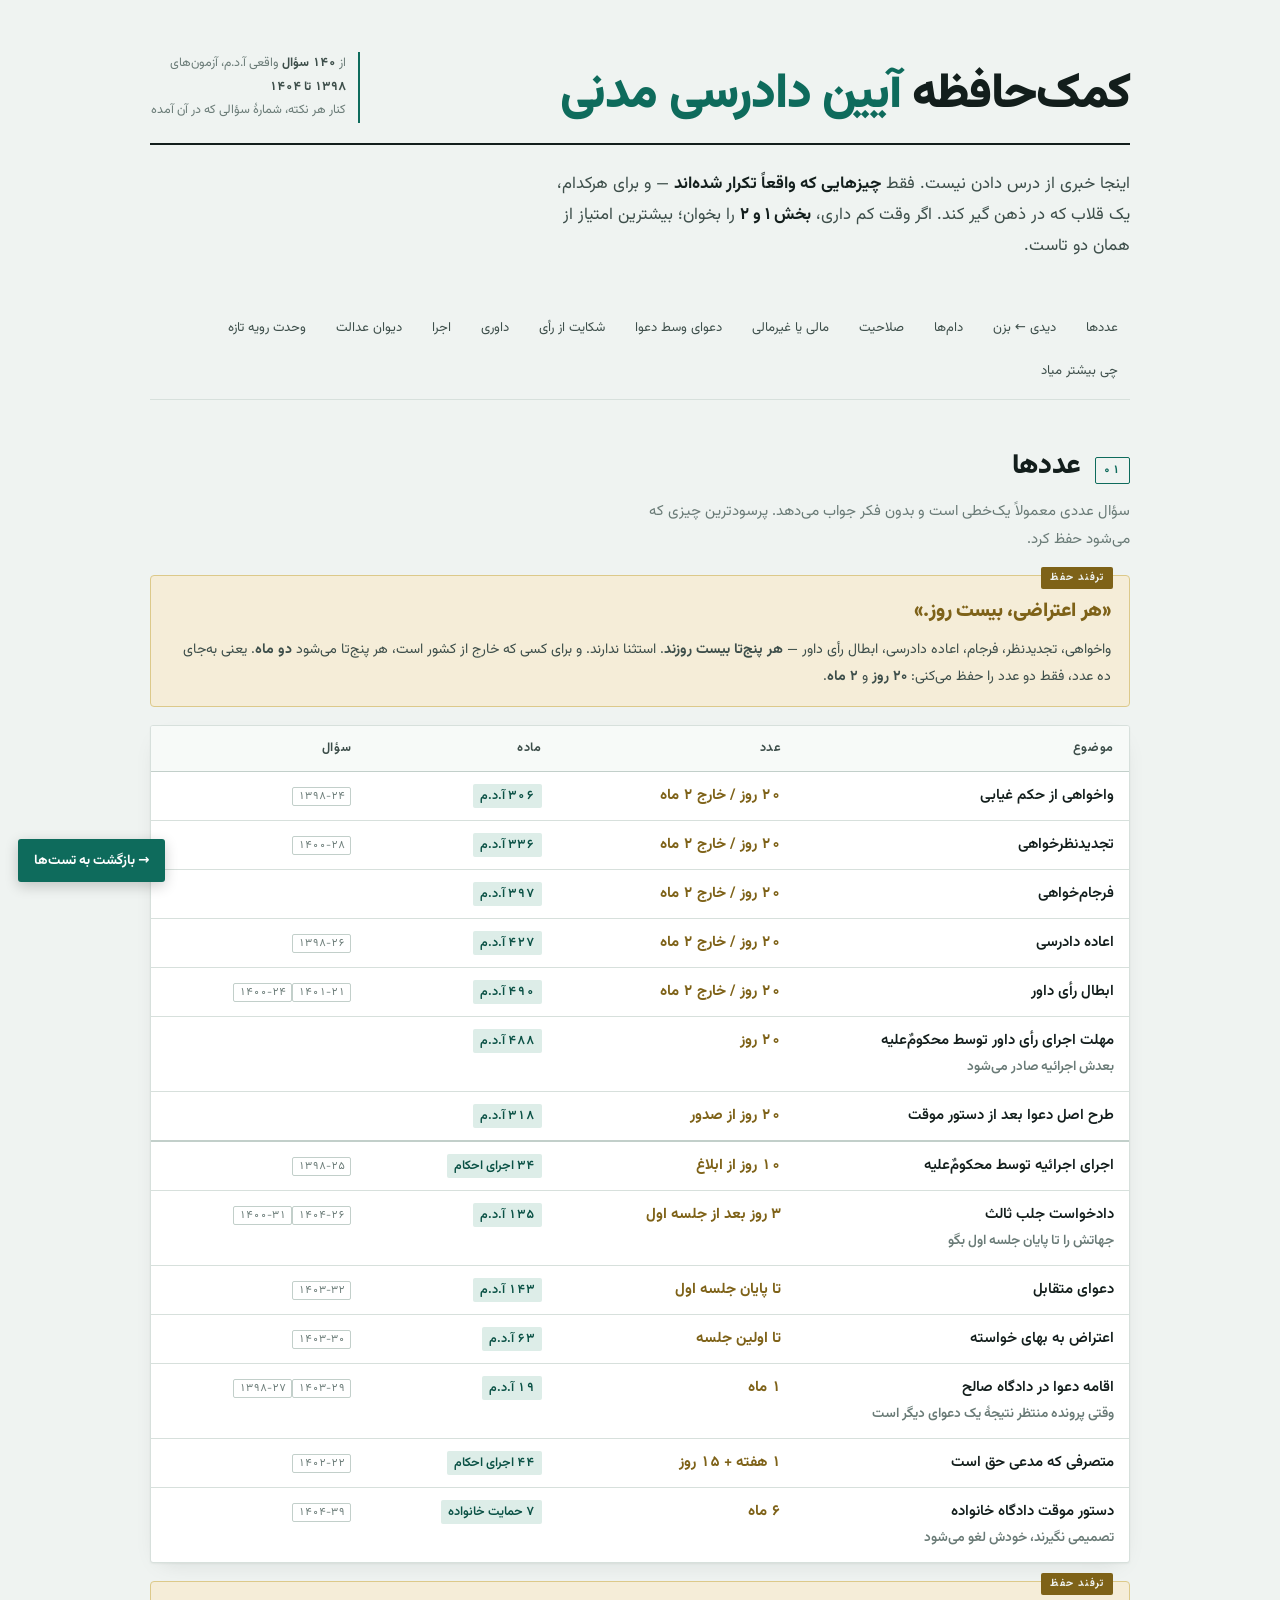
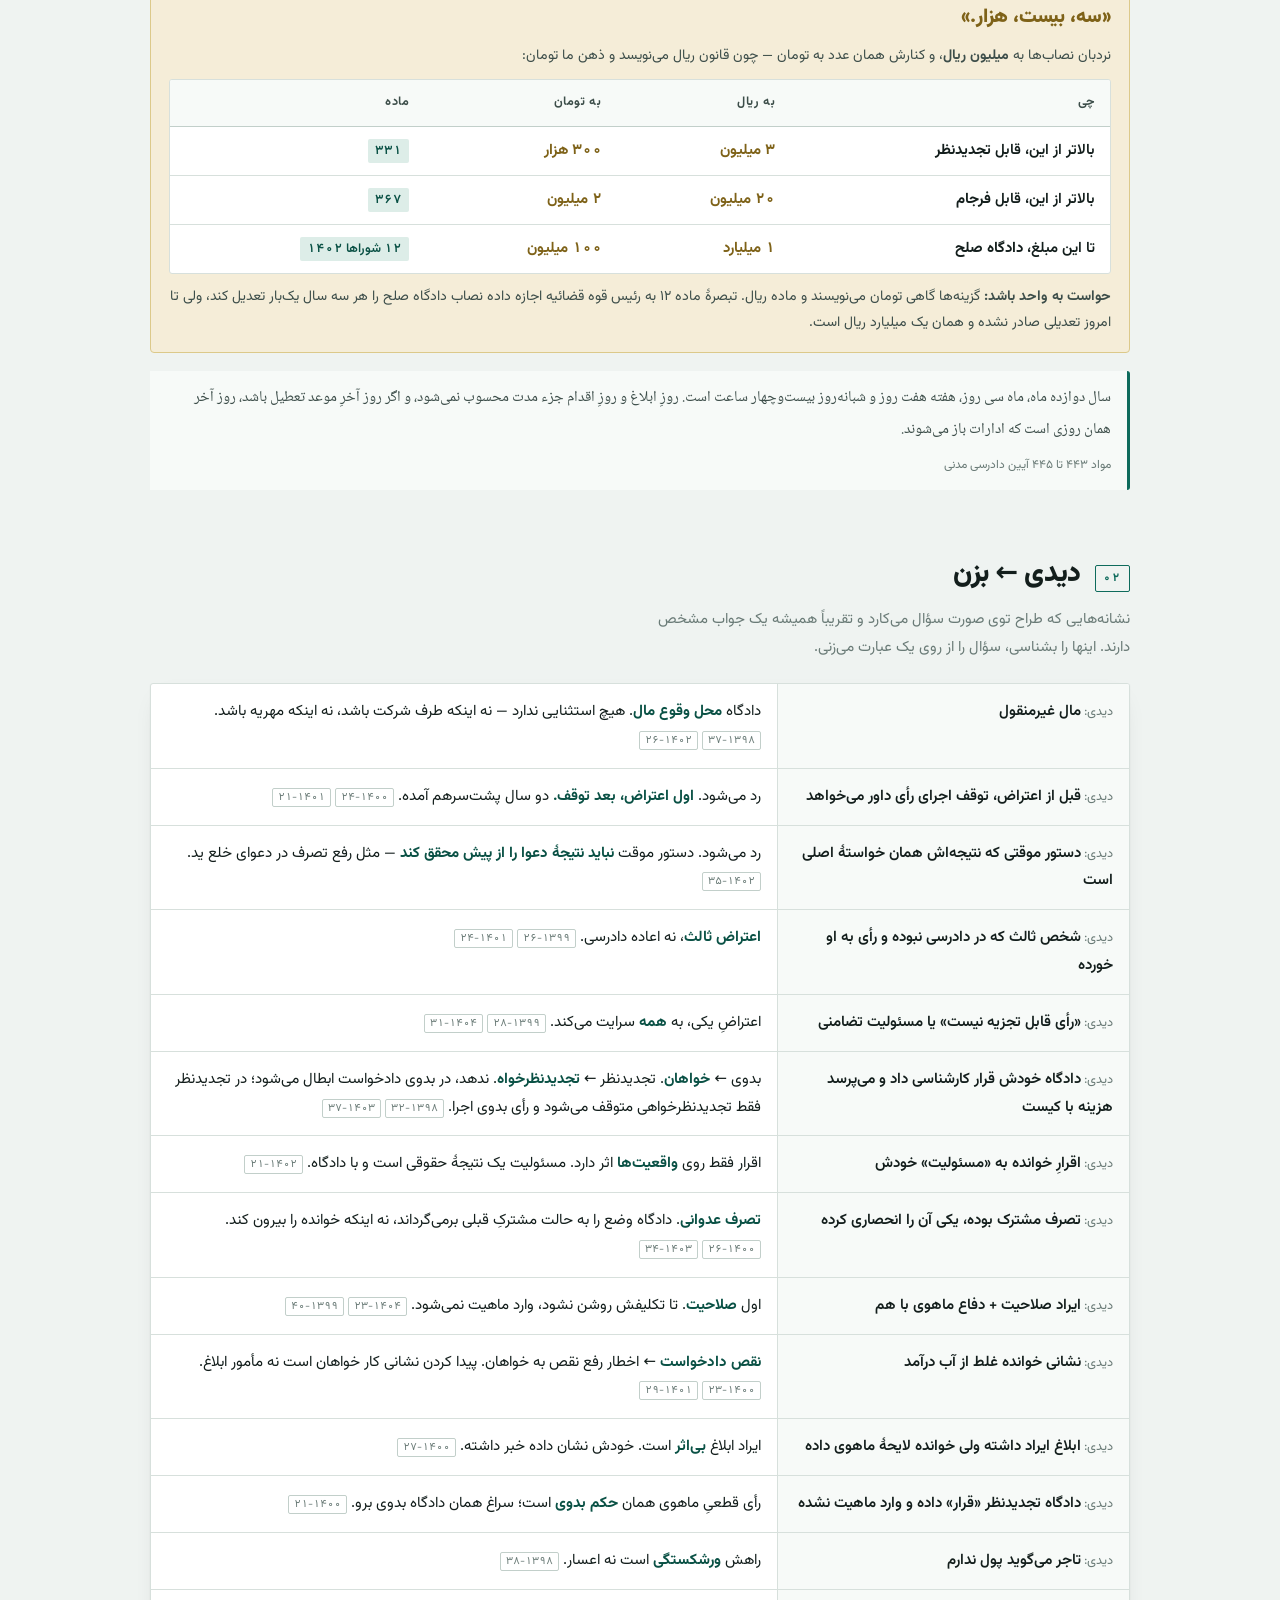
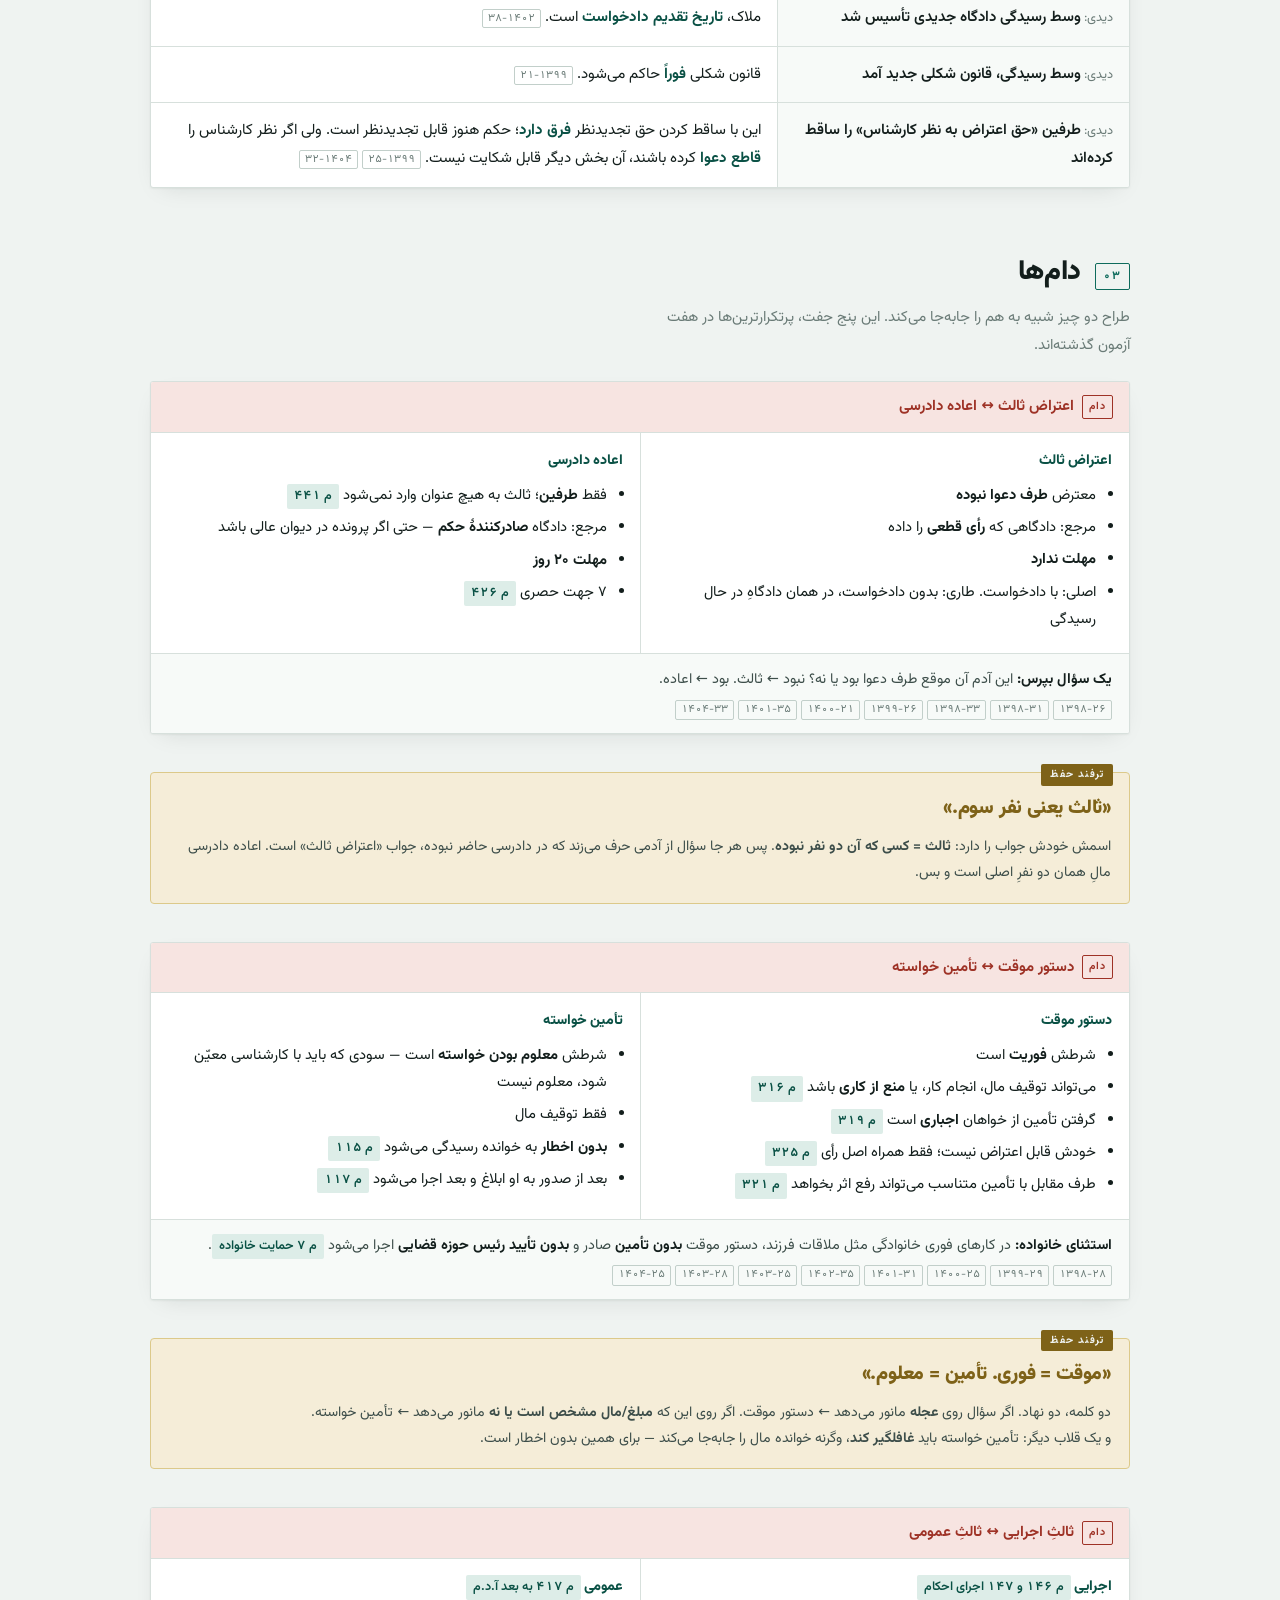
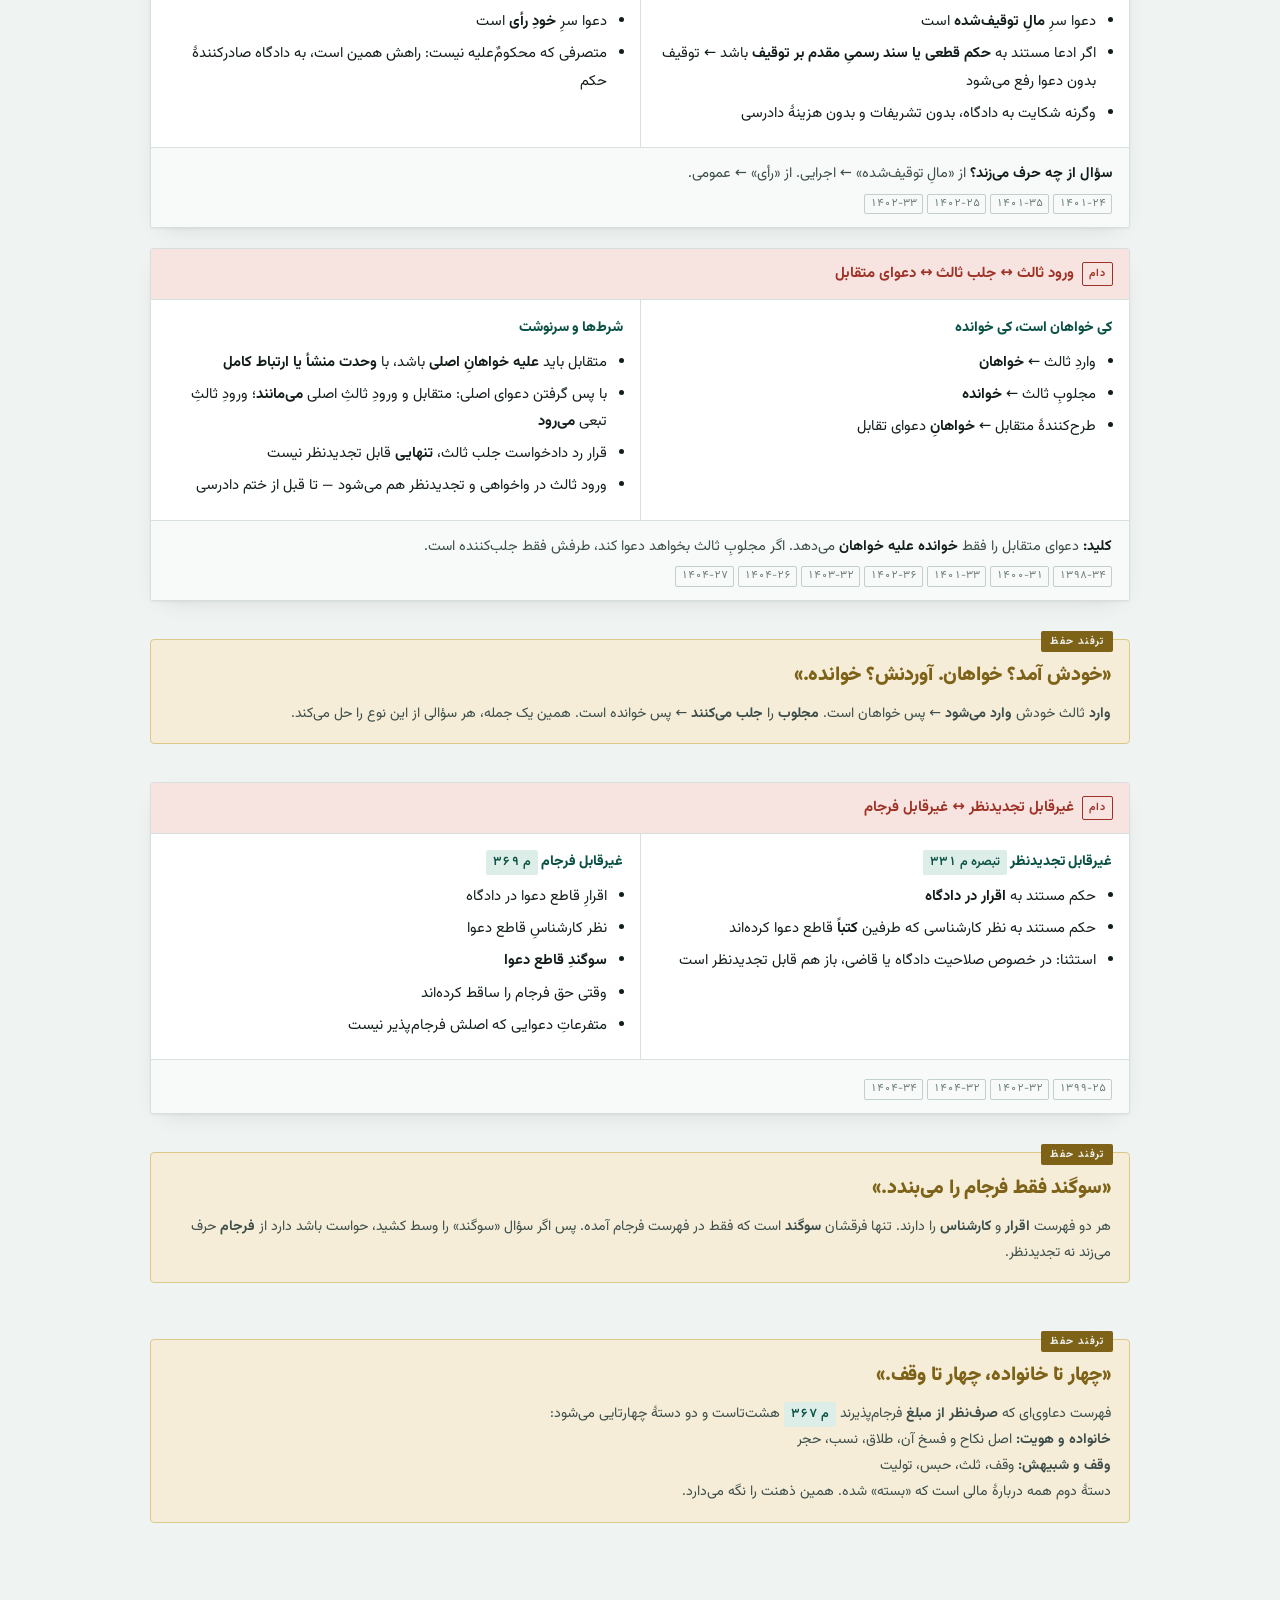
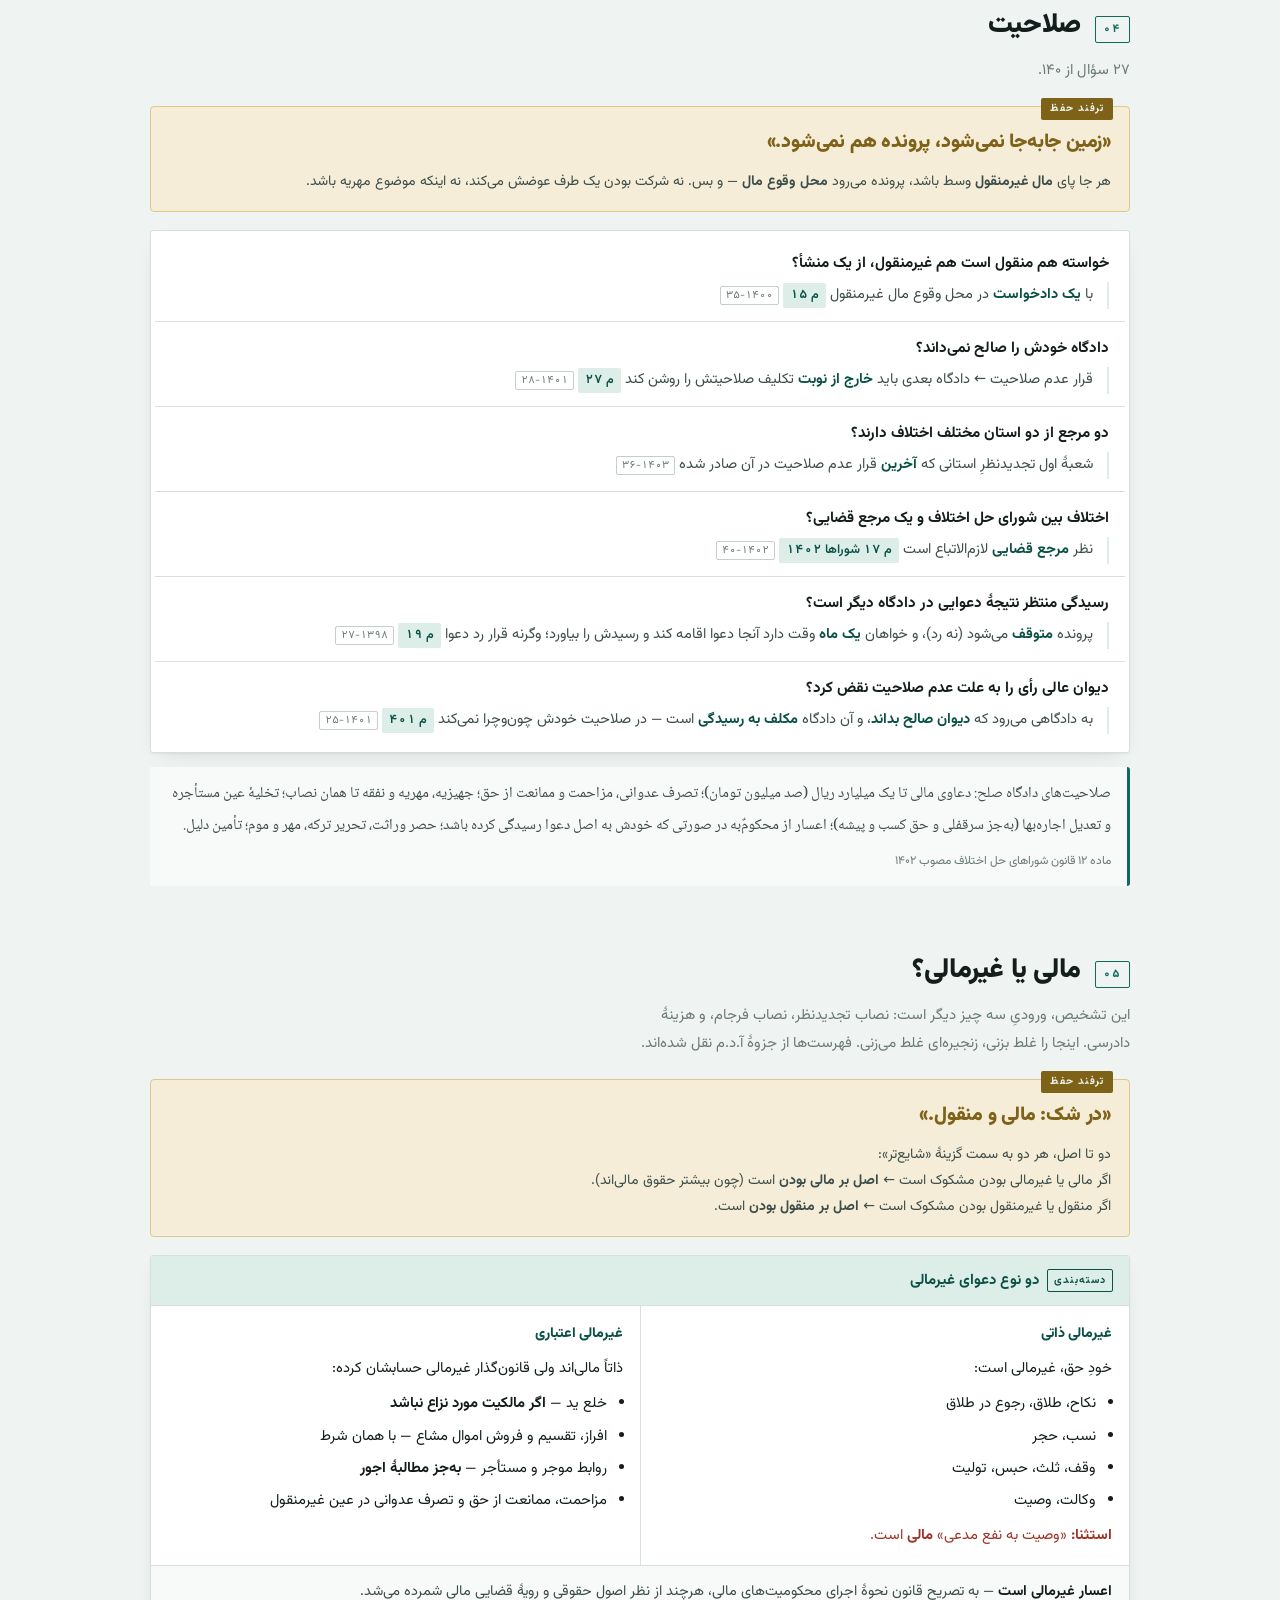
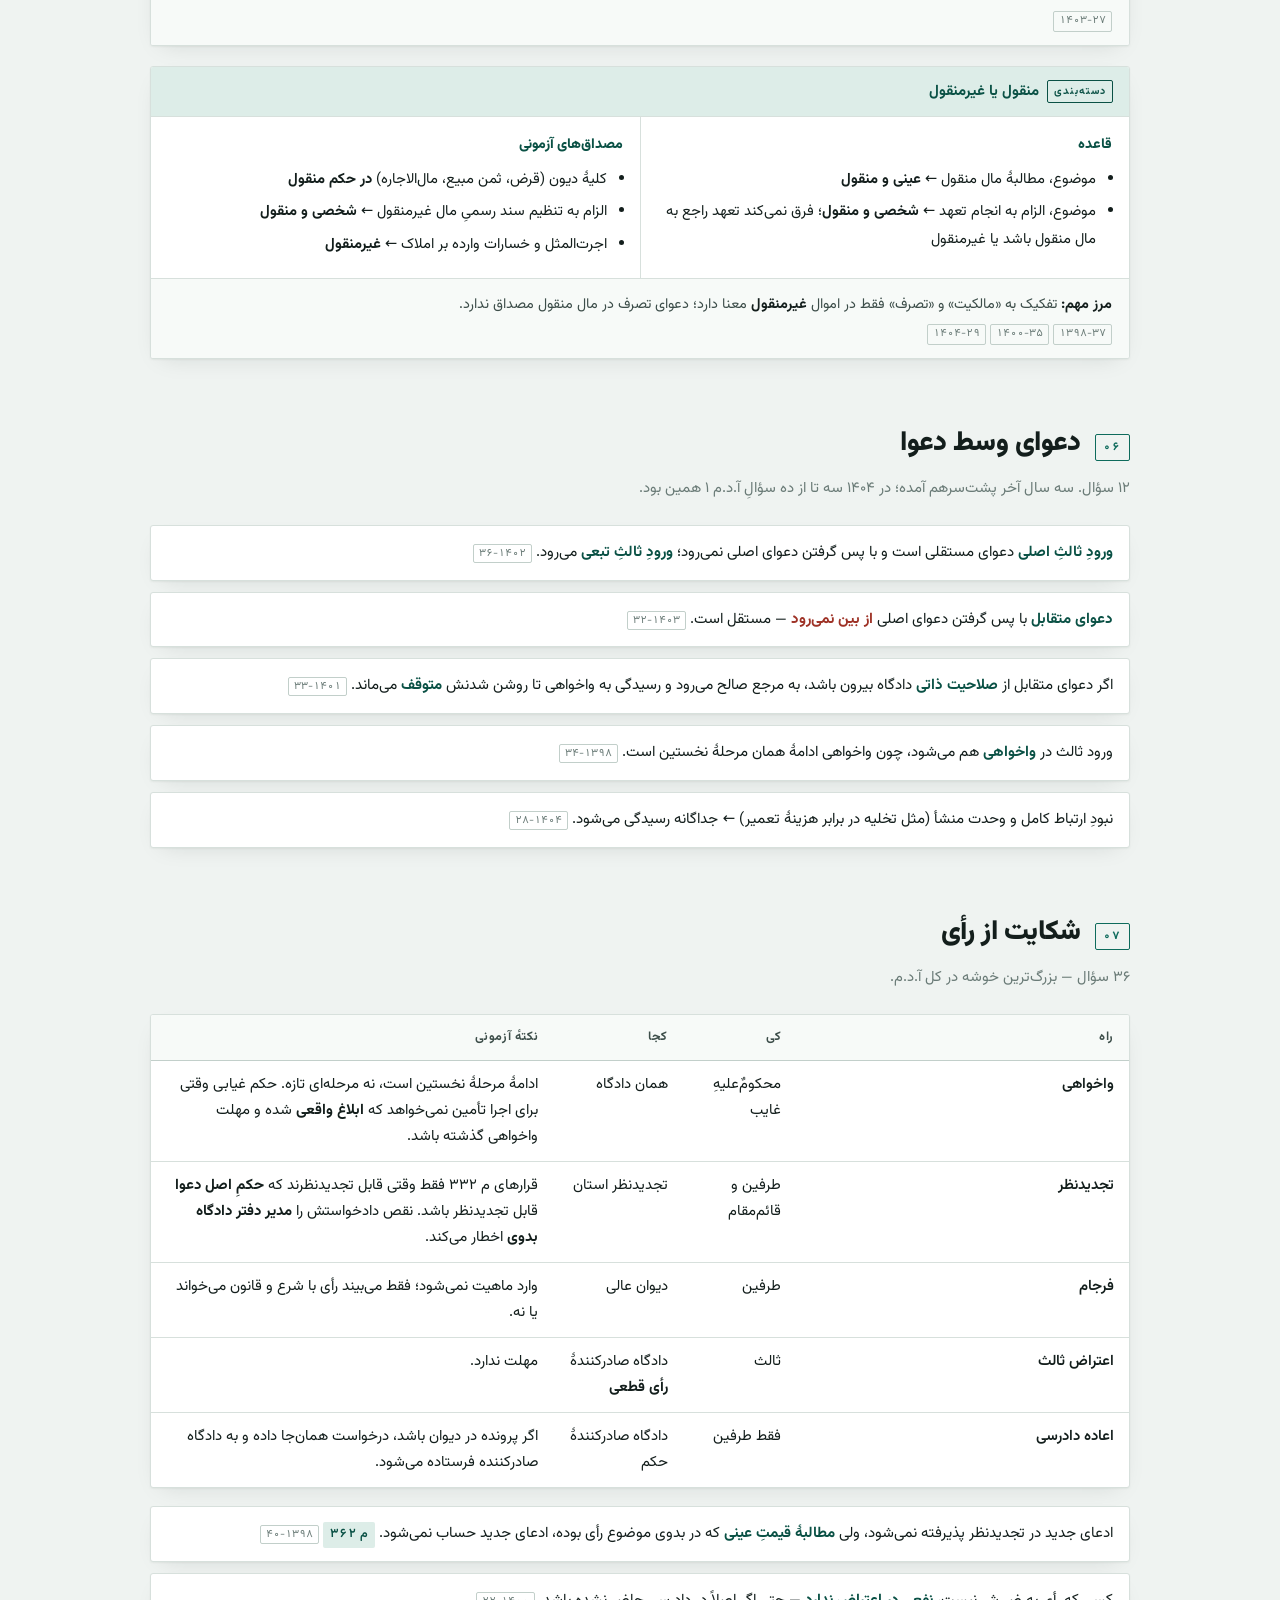
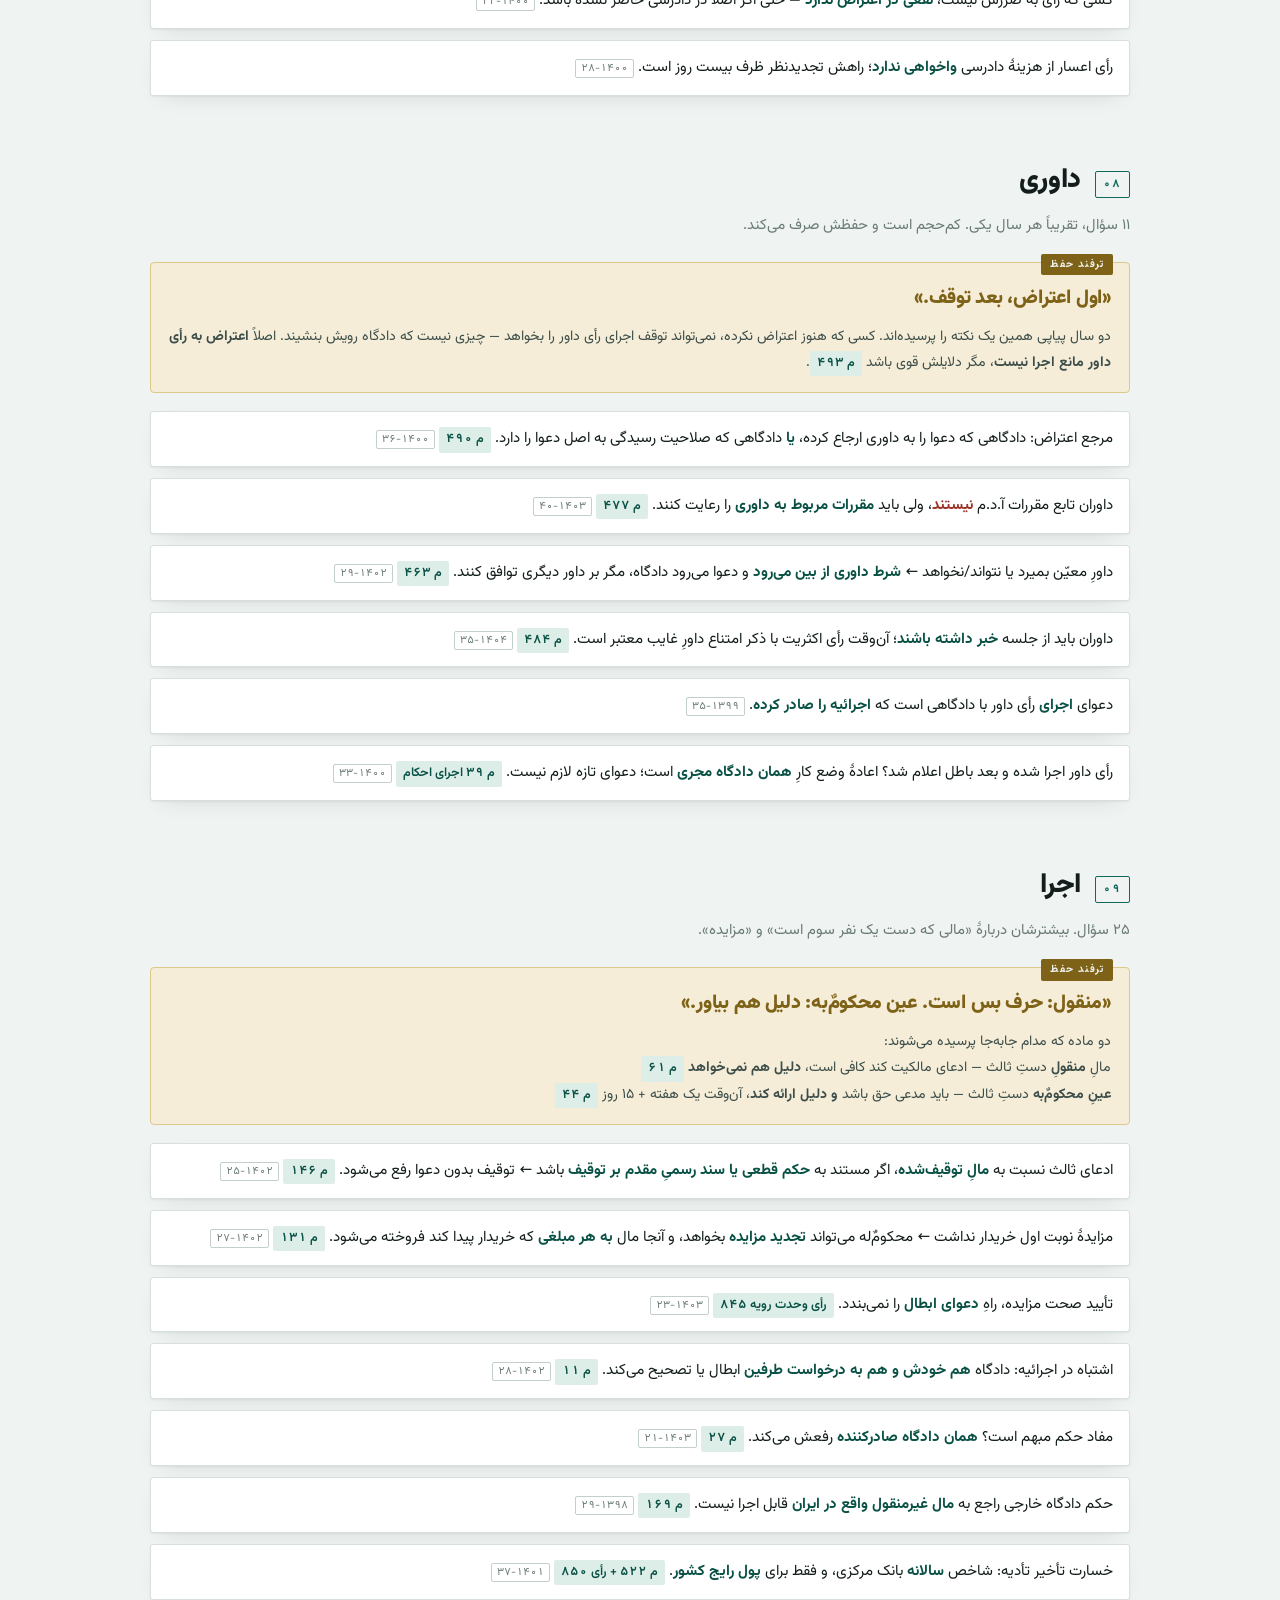
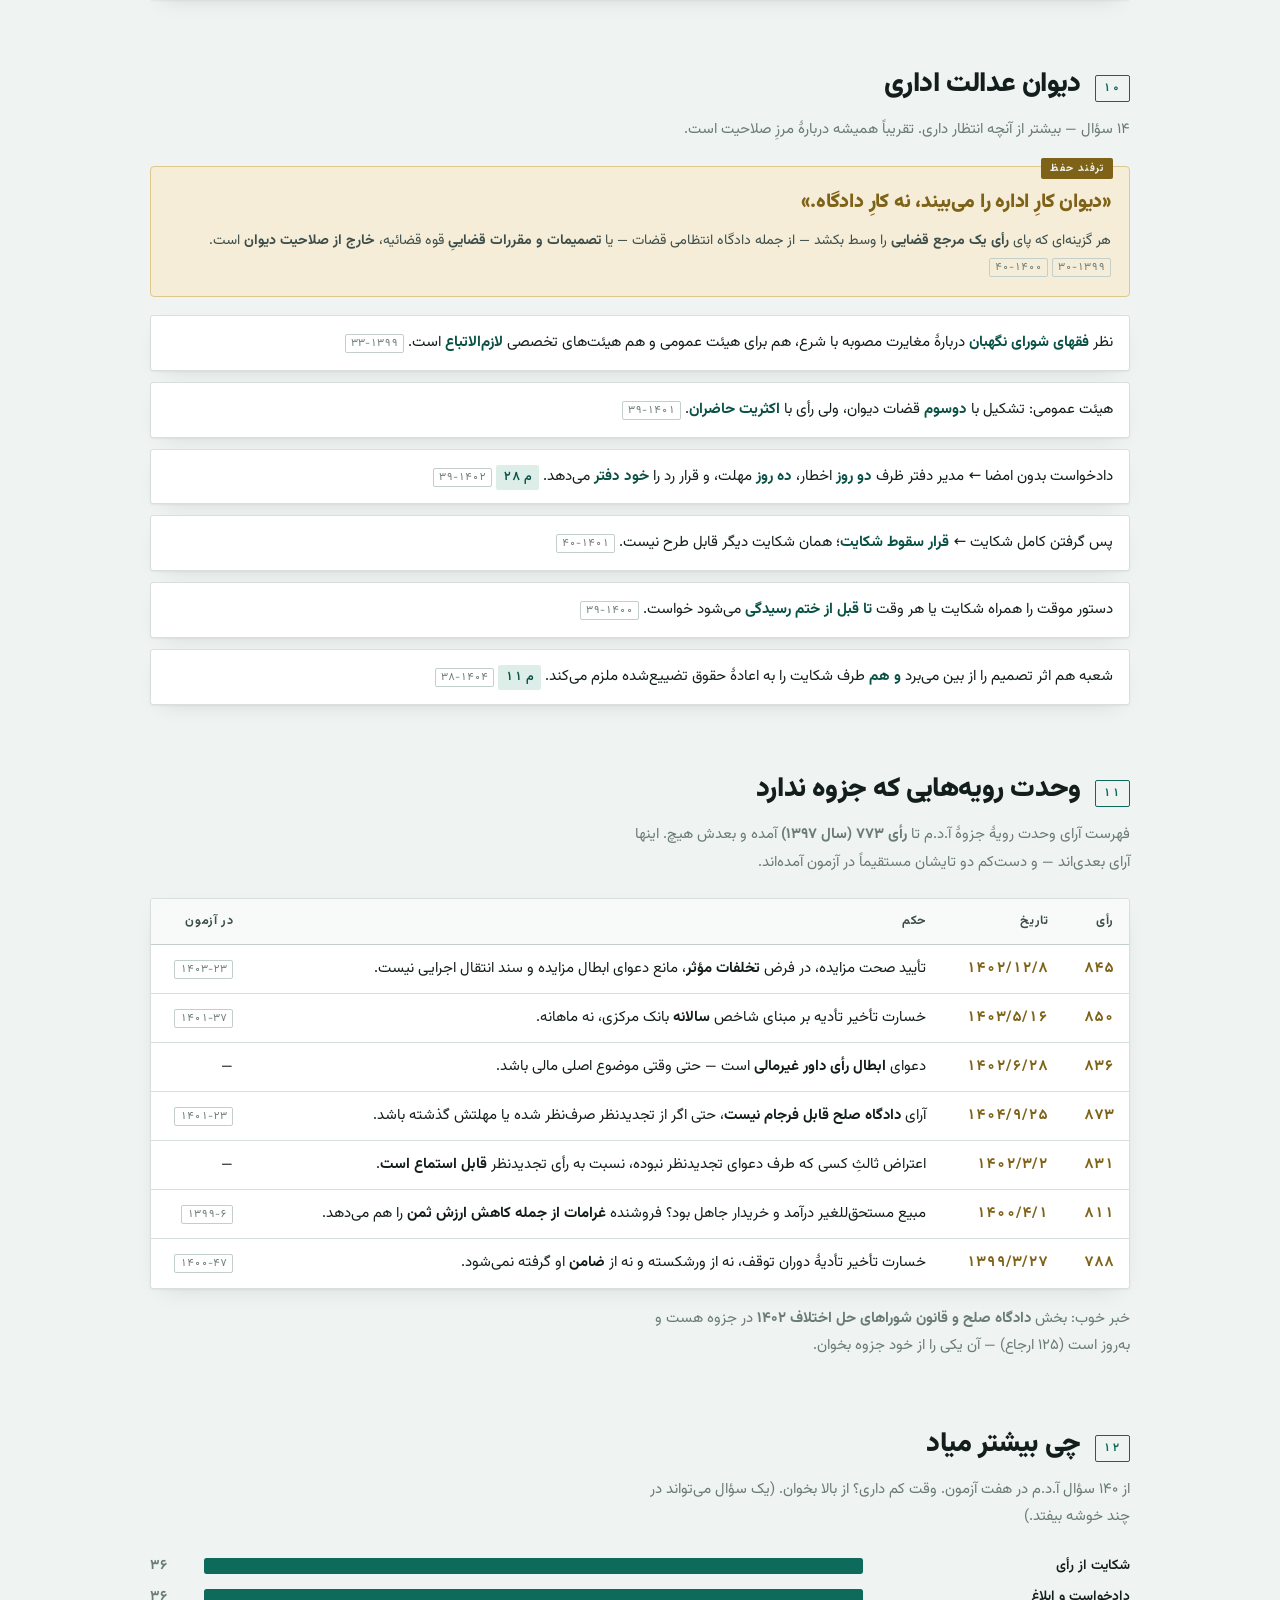
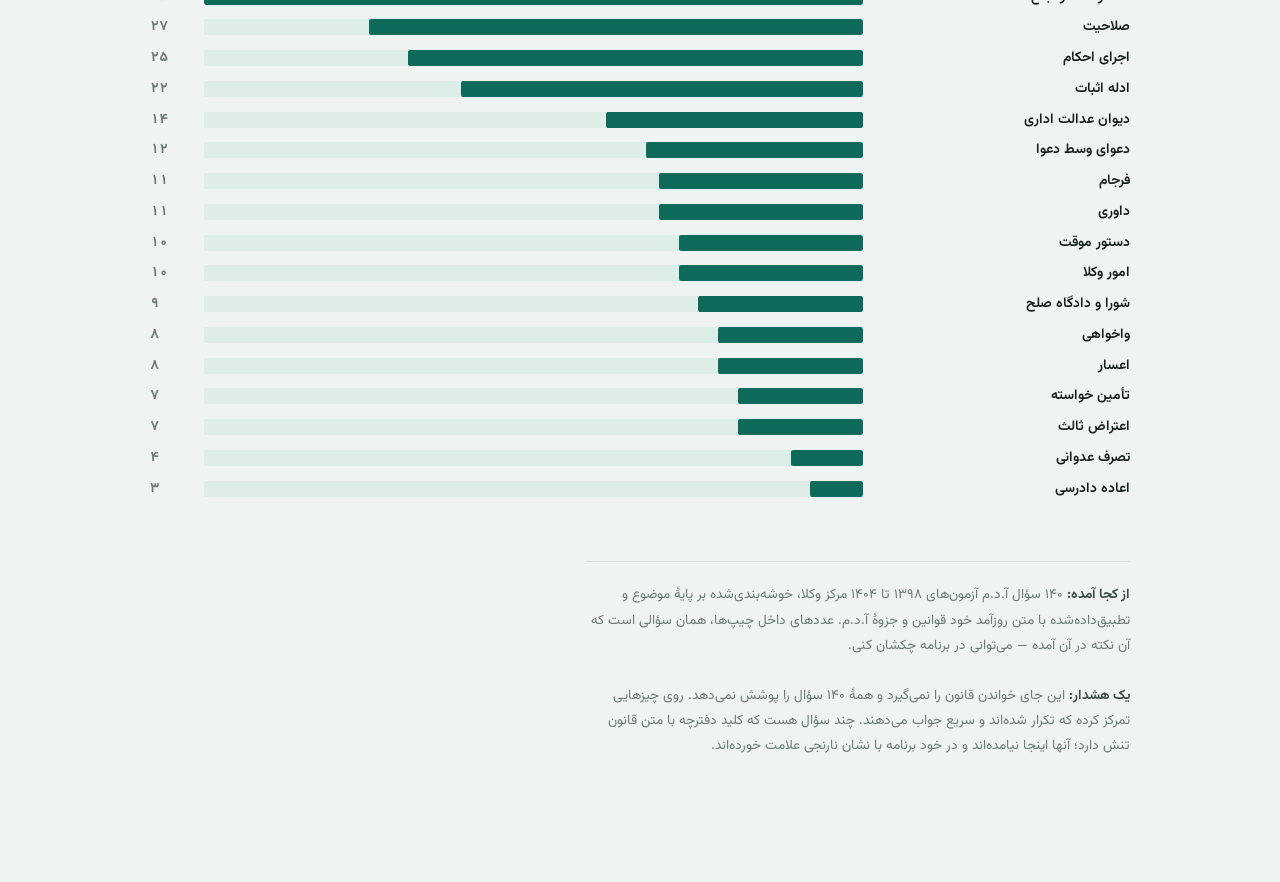
==== commit 296276e6: "افزودن معادل تومانی نصاب‌ها به کمک‌حافظه آ.د.م قانون نصاب‌ها را به ریال می‌نویسد ولی گزینه‌های آزمون" ====
--- a/site/adm.html
+++ b/site/adm.html
@@ -250,10 +250,21 @@
   <div class="trick">
     <p class="say">«سه، بیست، هزار.»</p>
     <p class="why">
-      نردبان نصاب‌ها، از پایین به بالا و همه به <b>میلیون ریال</b>:<br>
-      <b>۳</b> میلیون ← بالاتر از این، حکم قابل <b>تجدیدنظر</b> است <span class="art">م ۳۳۱</span><br>
-      <b>۲۰</b> میلیون ← بالاتر از این، قابل <b>فرجام</b> است <span class="art">م ۳۶۷</span><br>
-      <b>۱۰۰۰</b> میلیون (یک میلیارد) ← تا این مبلغ، <b>دادگاه صلح</b> رسیدگی می‌کند <span class="art">م ۱۲ شوراها ۱۴۰۲</span>
+      نردبان نصاب‌ها به <b>میلیون ریال</b>، و کنارش همان عدد به تومان — چون قانون ریال می‌نویسد و ذهن ما تومان:
+    </p>
+    <div class="tblwrap" style="margin-top:10px; box-shadow:none">
+      <table style="min-width:440px">
+        <thead><tr><th>چی</th><th>به ریال</th><th>به تومان</th><th>ماده</th></tr></thead>
+        <tbody>
+          <tr><td class="topic">بالاتر از این، قابل <b>تجدیدنظر</b></td><td class="num">۳ میلیون</td><td class="num">۳۰۰ هزار</td><td><span class="art">۳۳۱</span></td></tr>
+          <tr><td class="topic">بالاتر از این، قابل <b>فرجام</b></td><td class="num">۲۰ میلیون</td><td class="num">۲ میلیون</td><td><span class="art">۳۶۷</span></td></tr>
+          <tr><td class="topic">تا این مبلغ، <b>دادگاه صلح</b></td><td class="num">۱ میلیارد</td><td class="num">۱۰۰ میلیون</td><td><span class="art">۱۲ شوراها ۱۴۰۲</span></td></tr>
+        </tbody>
+      </table>
+    </div>
+    <p class="why" style="margin-top:10px">
+      <b>حواست به واحد باشد:</b> گزینه‌ها گاهی تومان می‌نویسند و ماده ریال. تبصرهٔ ماده ۱۲ به رئیس قوه قضائیه اجازه
+      داده نصاب دادگاه صلح را هر سه سال یک‌بار تعدیل کند، ولی تا امروز تعدیلی صادر نشده و همان یک میلیارد ریال است.
     </p>
   </div>
 
@@ -524,7 +535,7 @@
   </div>
 
   <div class="statute">
-    صلاحیت‌های دادگاه صلح: دعاوی مالی تا یک میلیارد ریال؛ تصرف عدوانی، مزاحمت و ممانعت از حق؛ جهیزیه، مهریه و نفقه
+    صلاحیت‌های دادگاه صلح: دعاوی مالی تا یک میلیارد ریال (صد میلیون تومان)؛ تصرف عدوانی، مزاحمت و ممانعت از حق؛ جهیزیه، مهریه و نفقه
     تا همان نصاب؛ تخلیهٔ عین مستأجره و تعدیل اجاره‌بها (به‌جز سرقفلی و حق کسب و پیشه)؛ اعسار از محکومٌ‌به در صورتی
     که خودش به اصل دعوا رسیدگی کرده باشد؛ حصر وراثت، تحریر ترکه، مهر و موم؛ تأمین دلیل.
     <cite>ماده ۱۲ قانون شوراهای حل اختلاف مصوب ۱۴۰۲</cite>
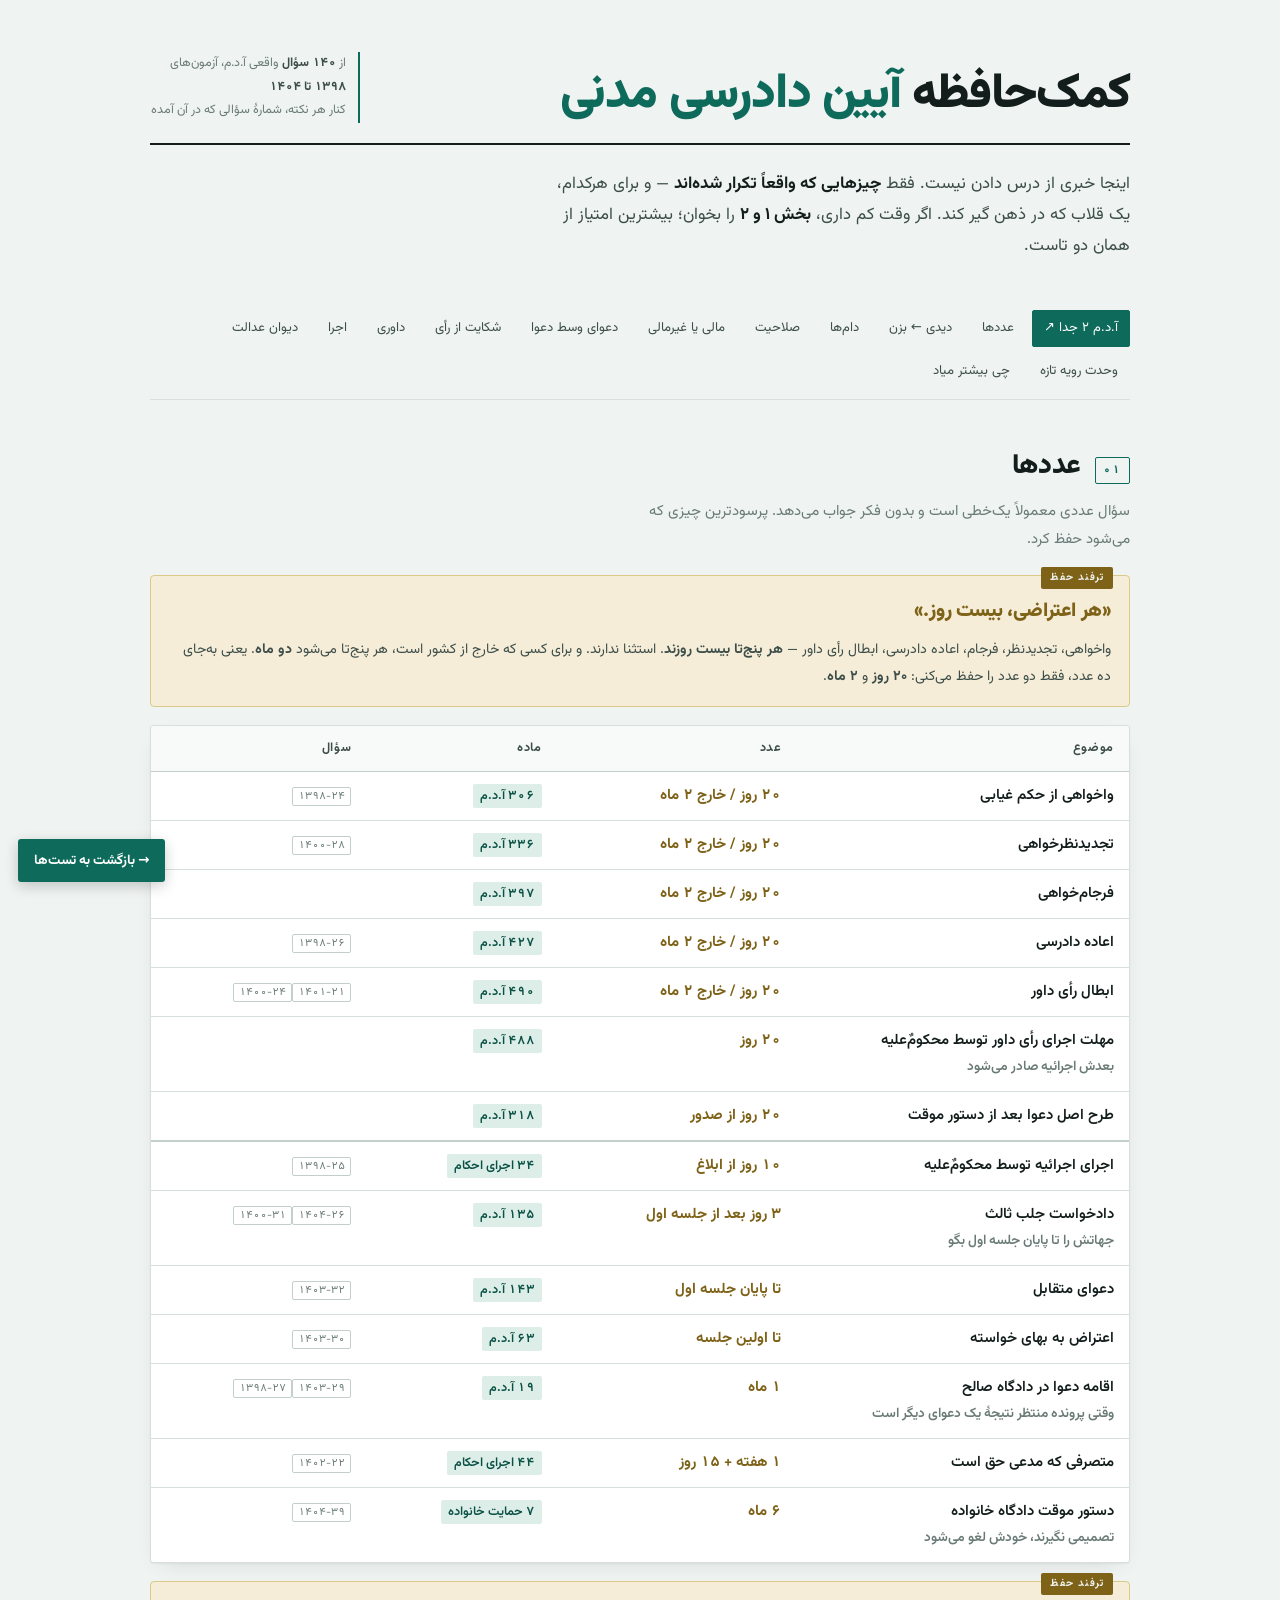
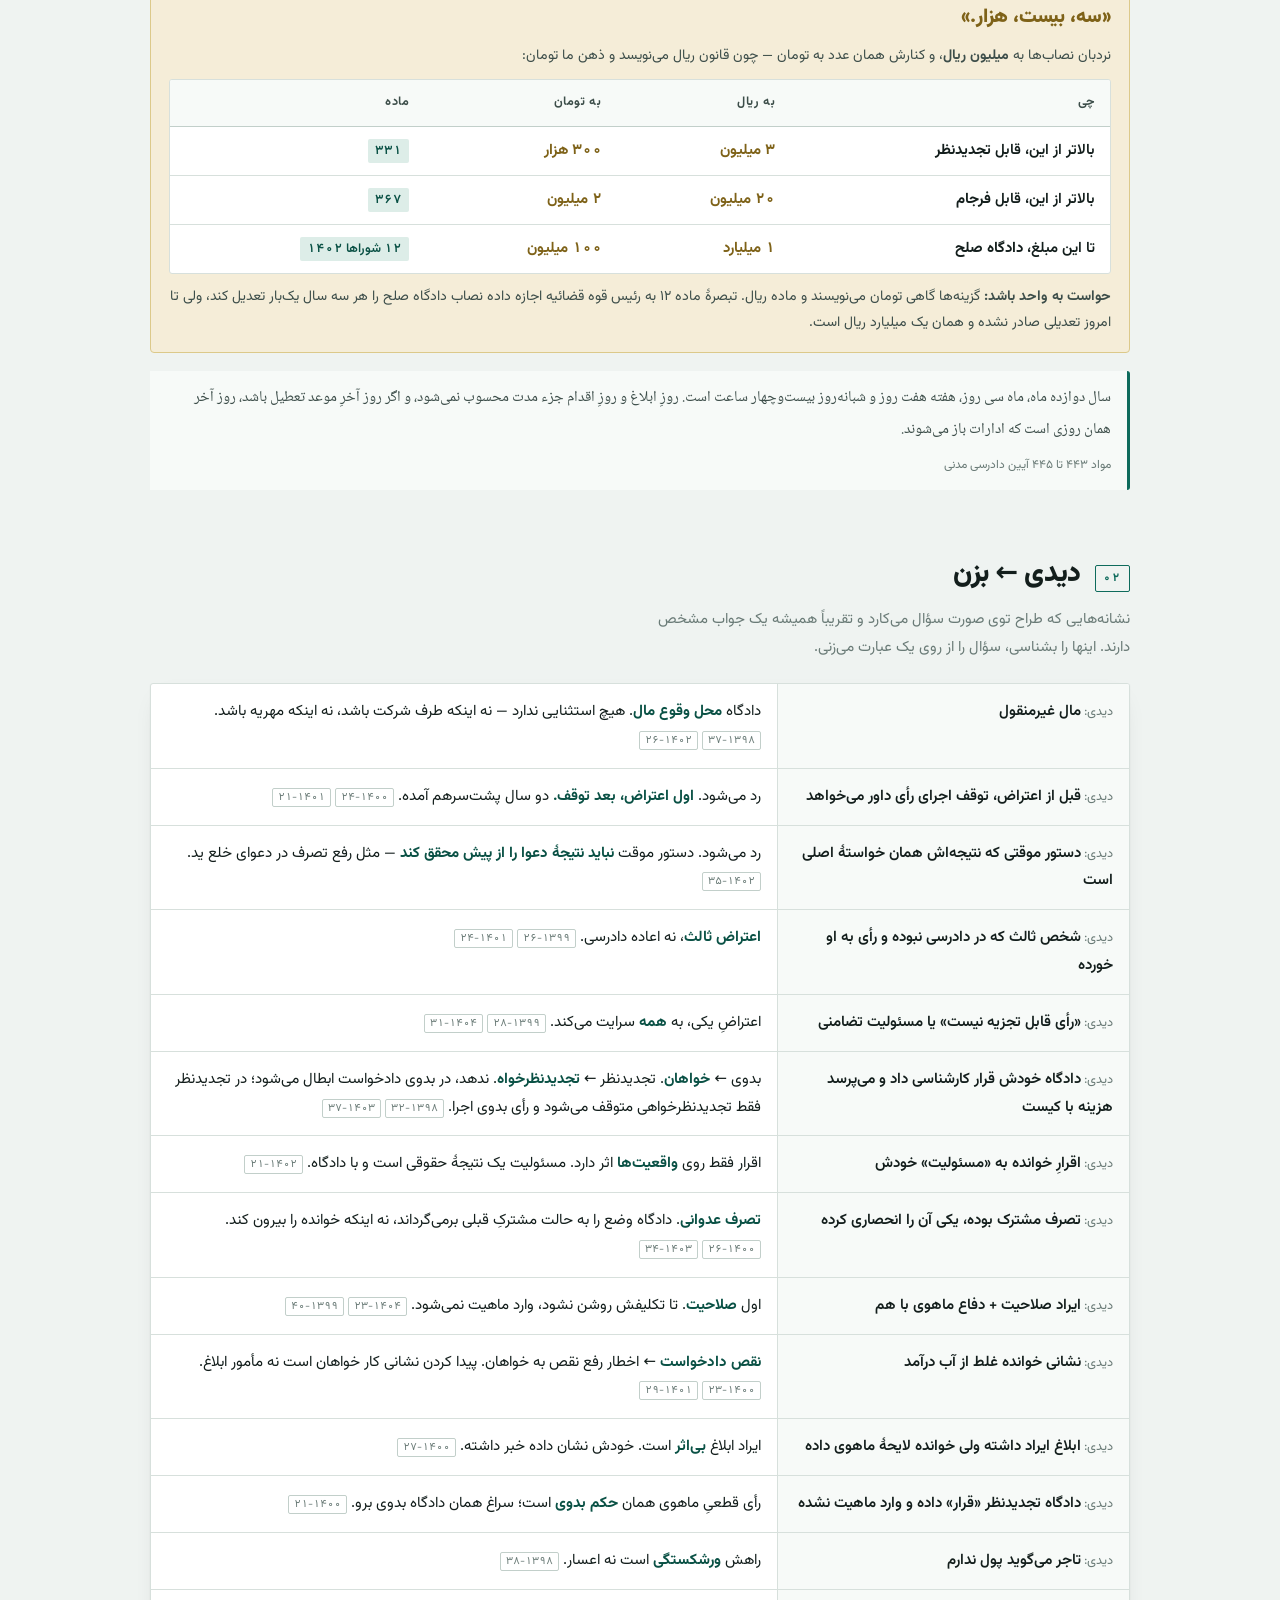
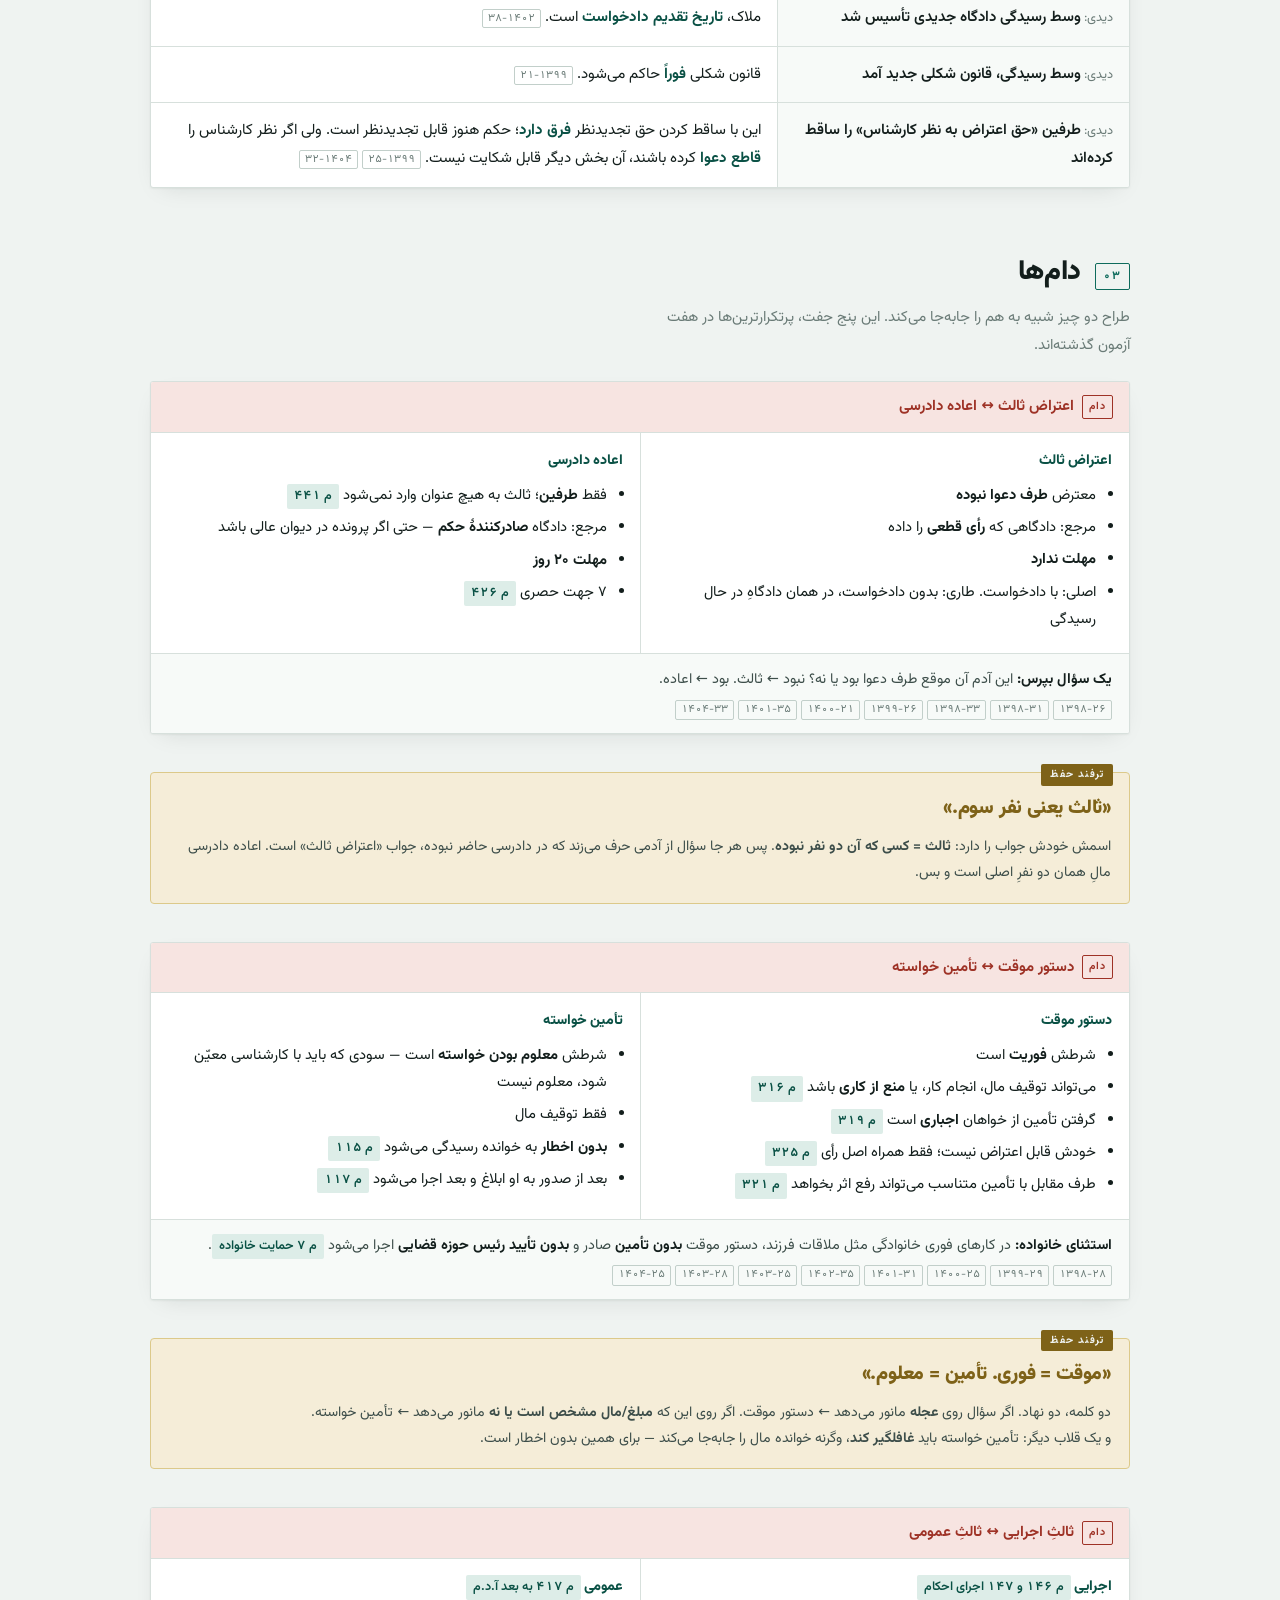
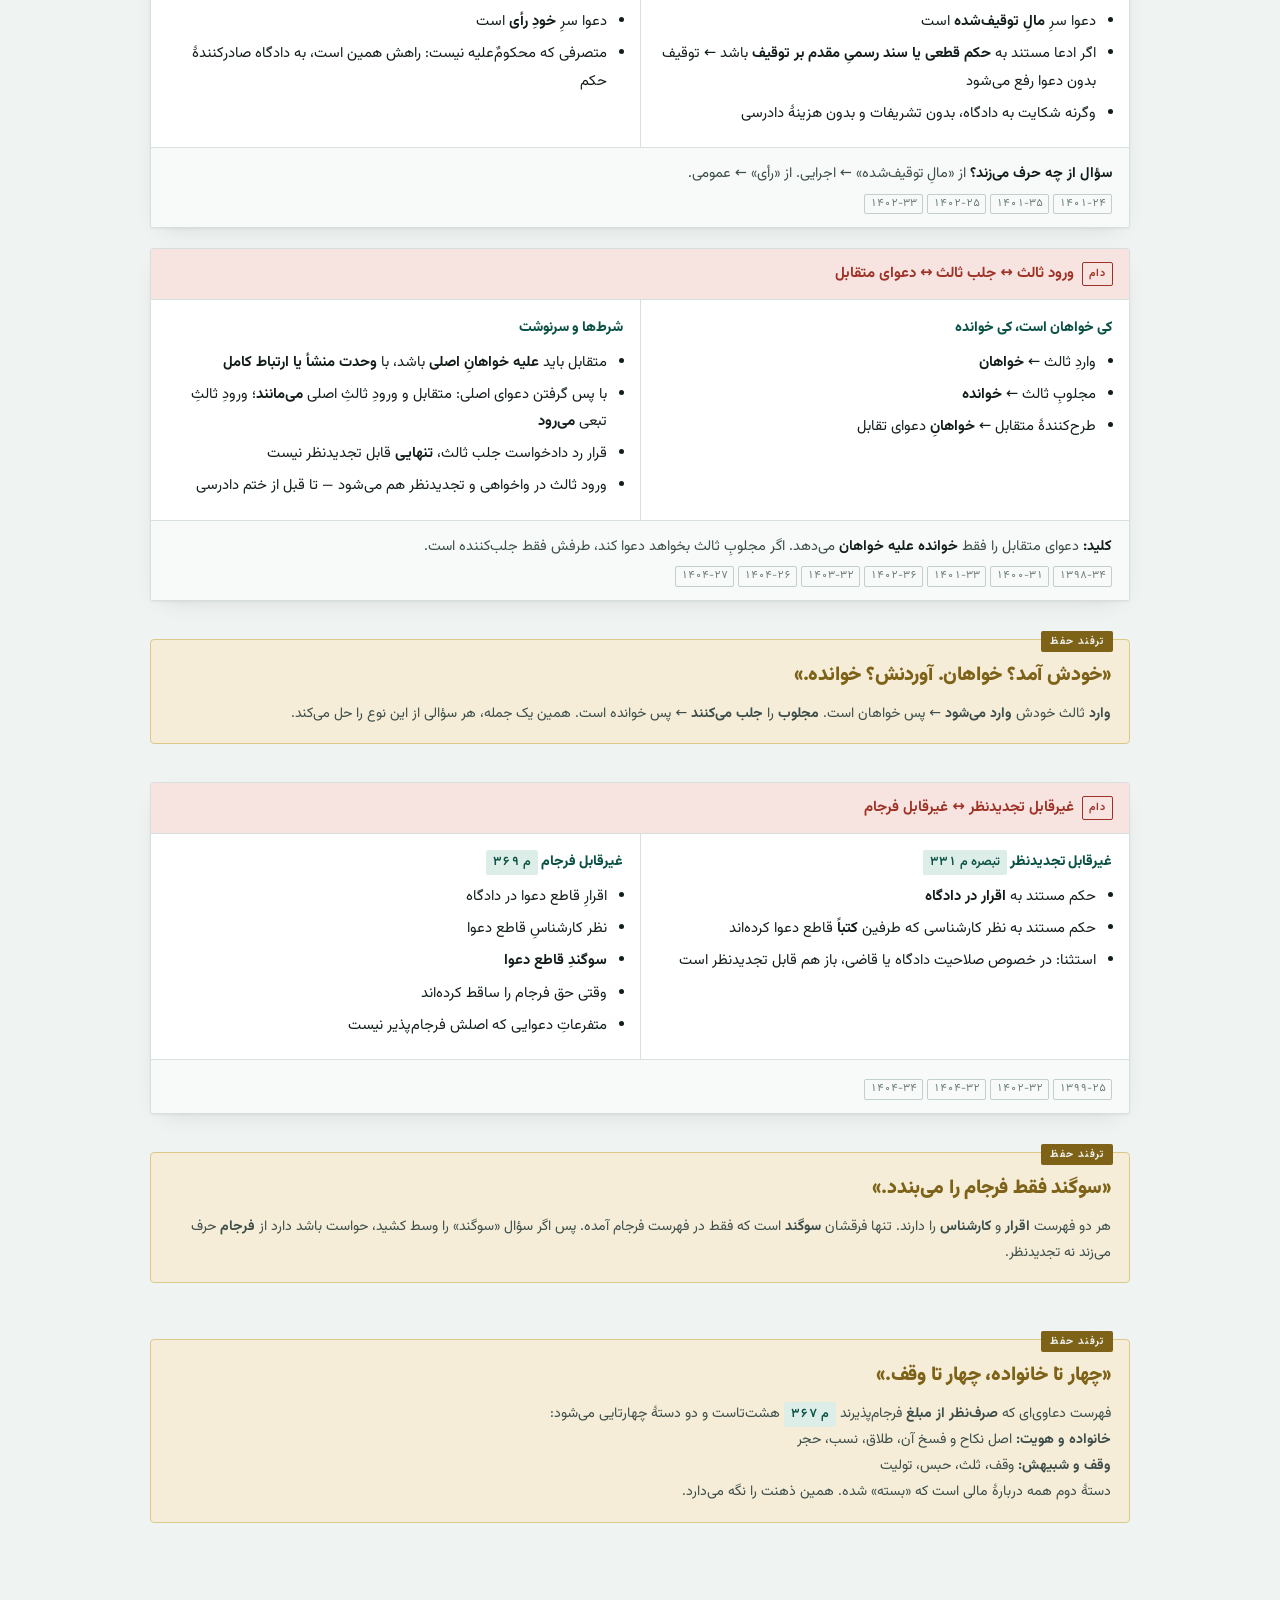
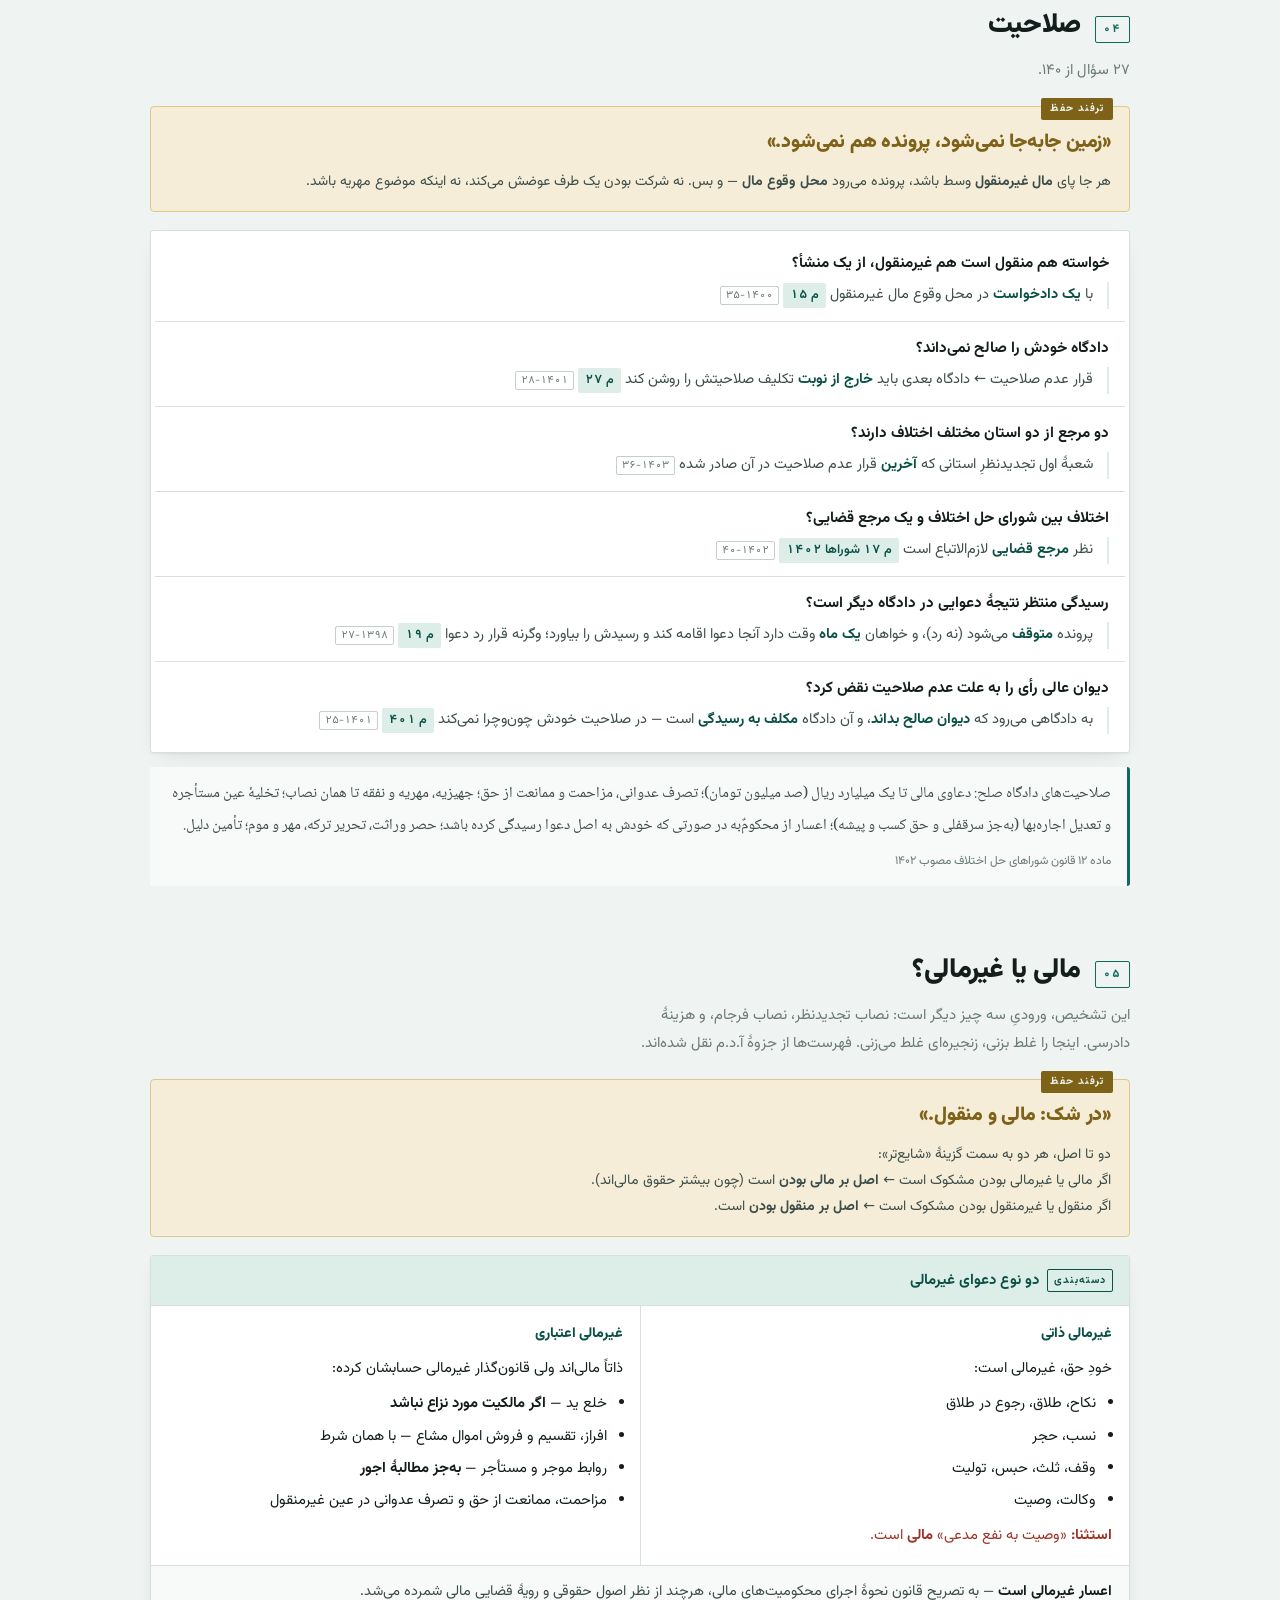
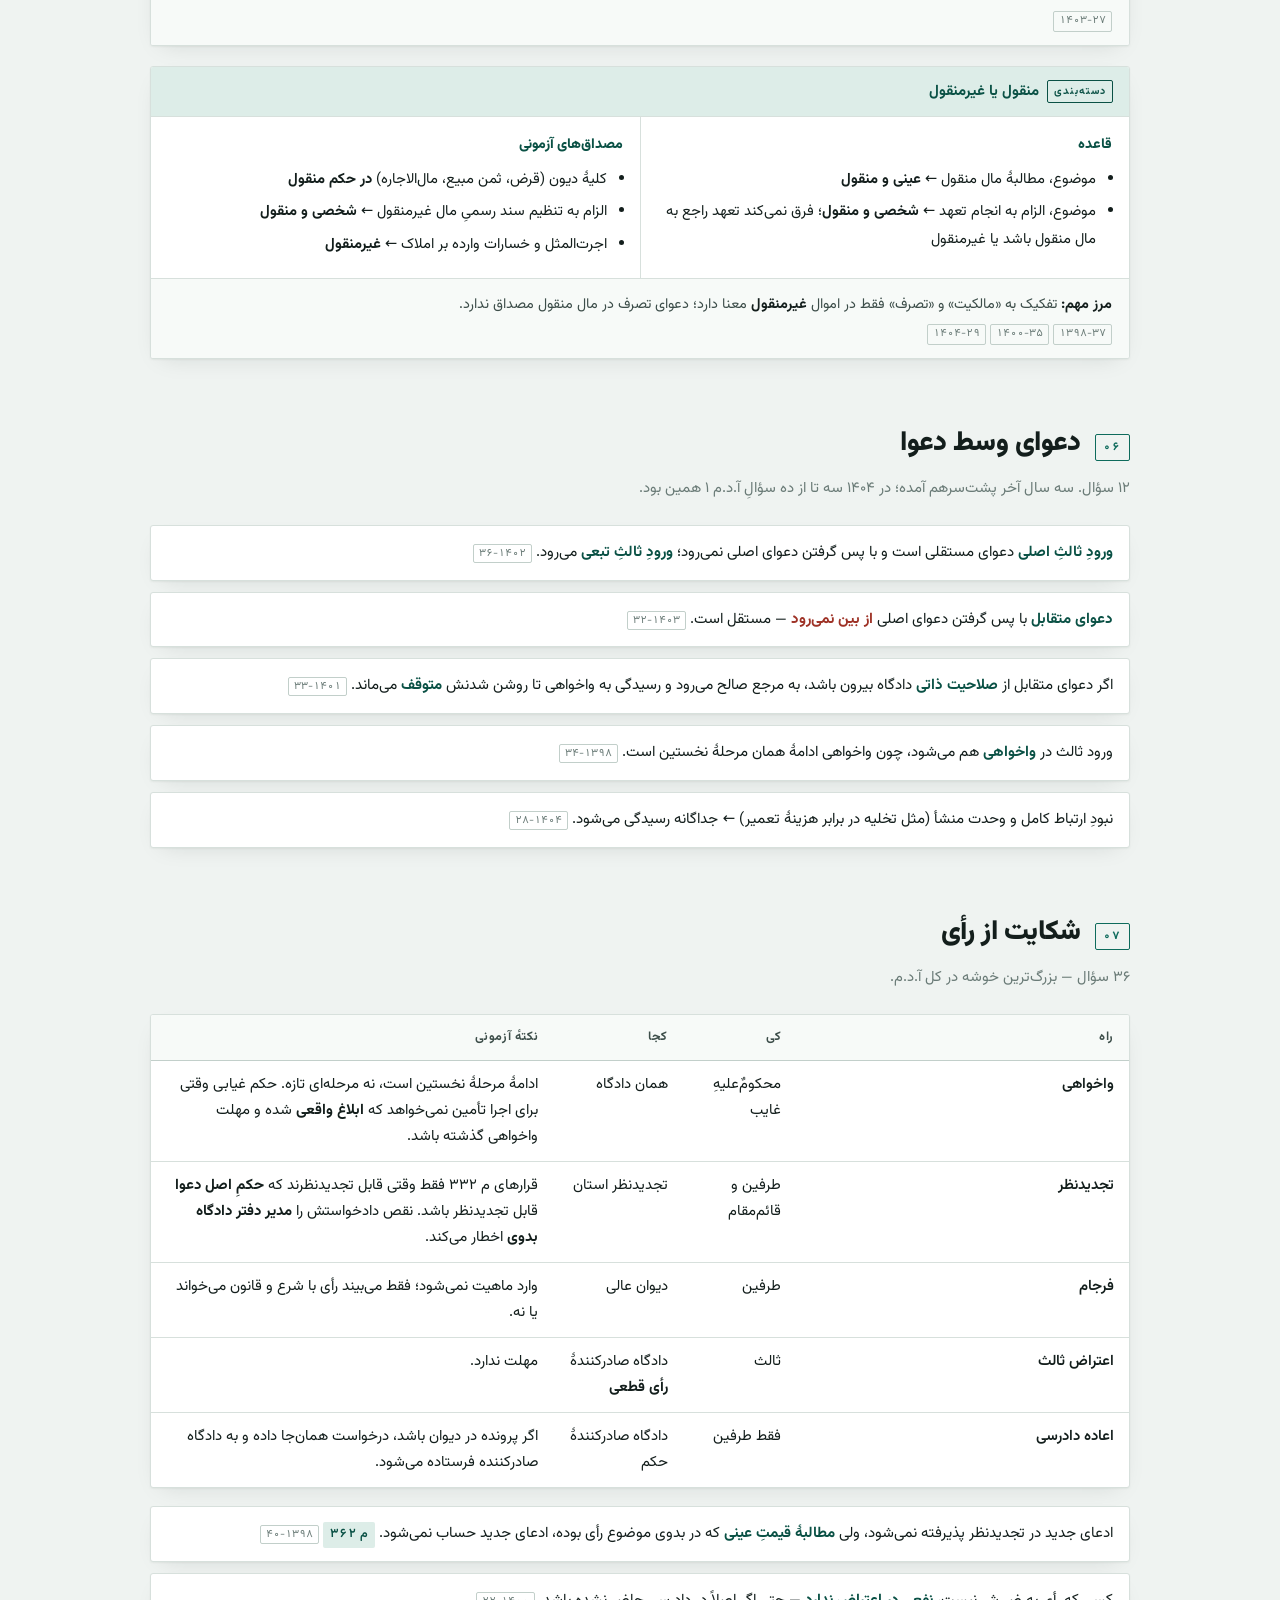
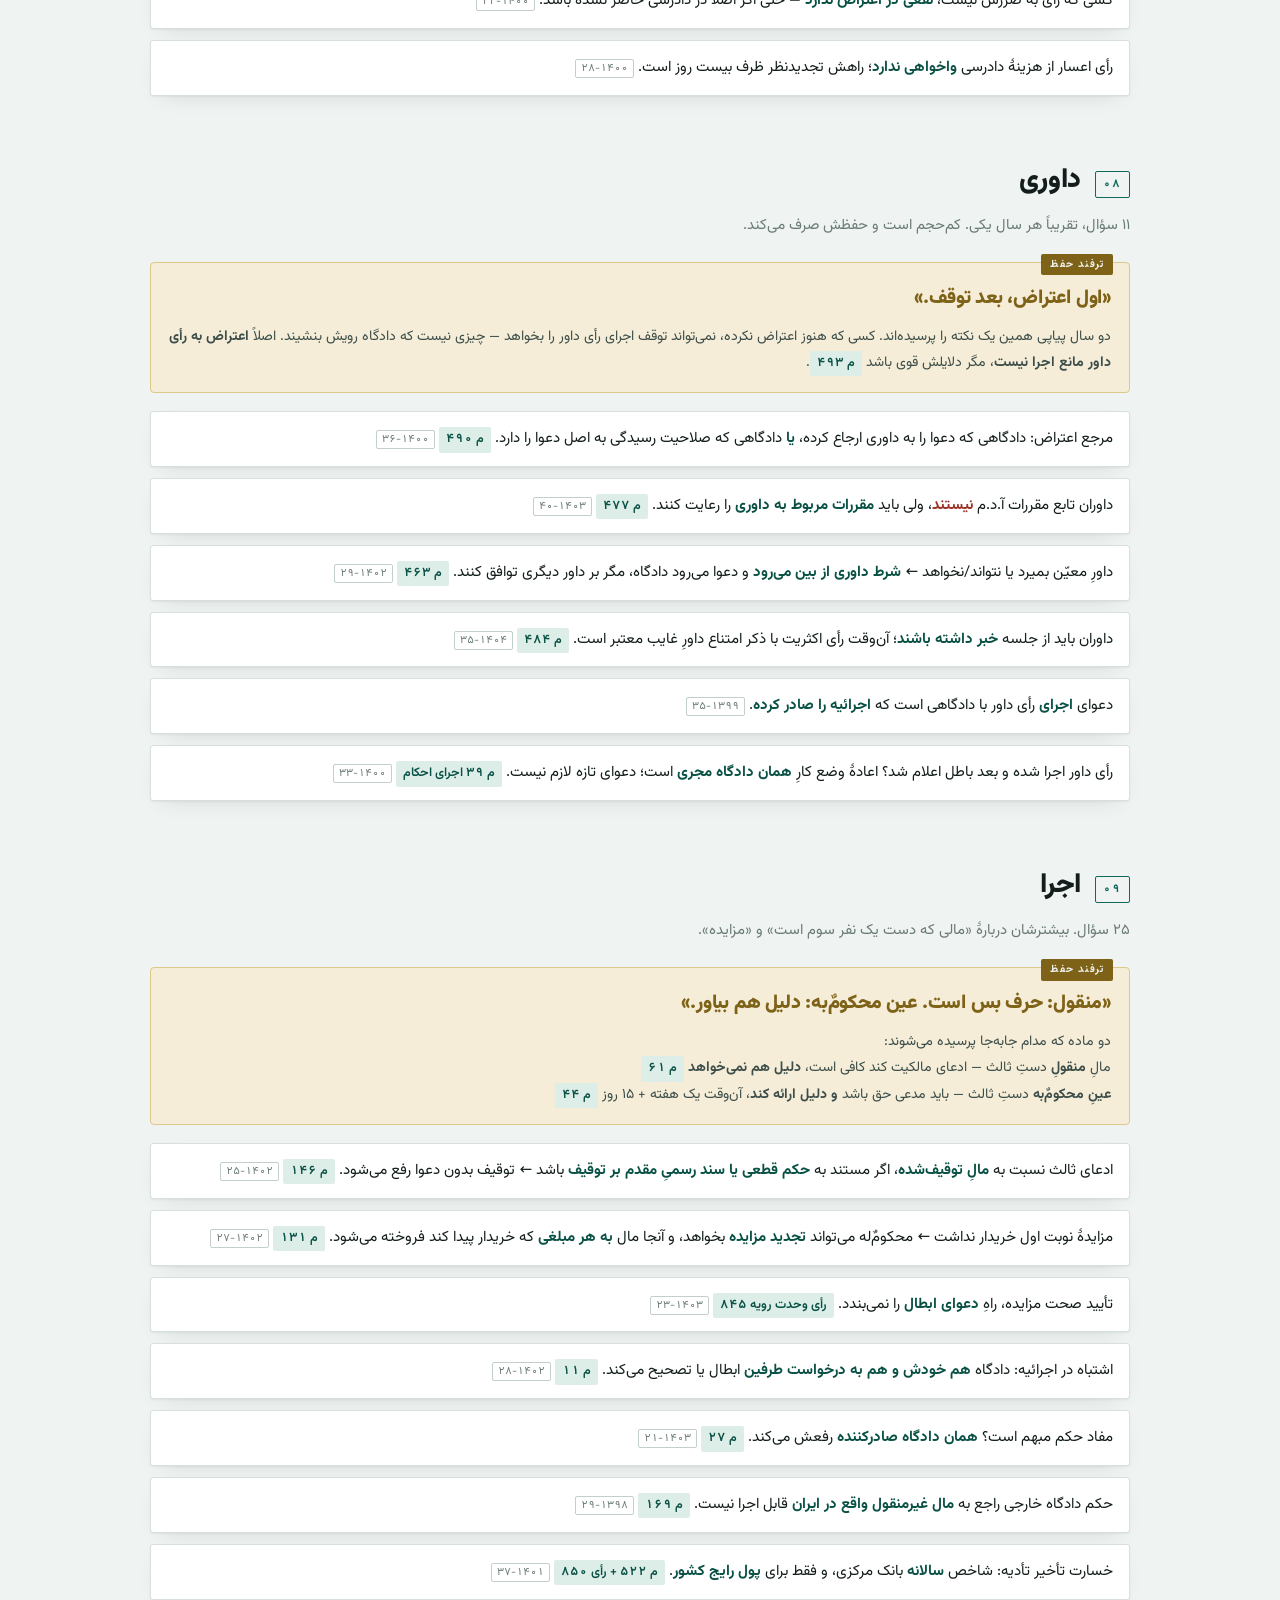
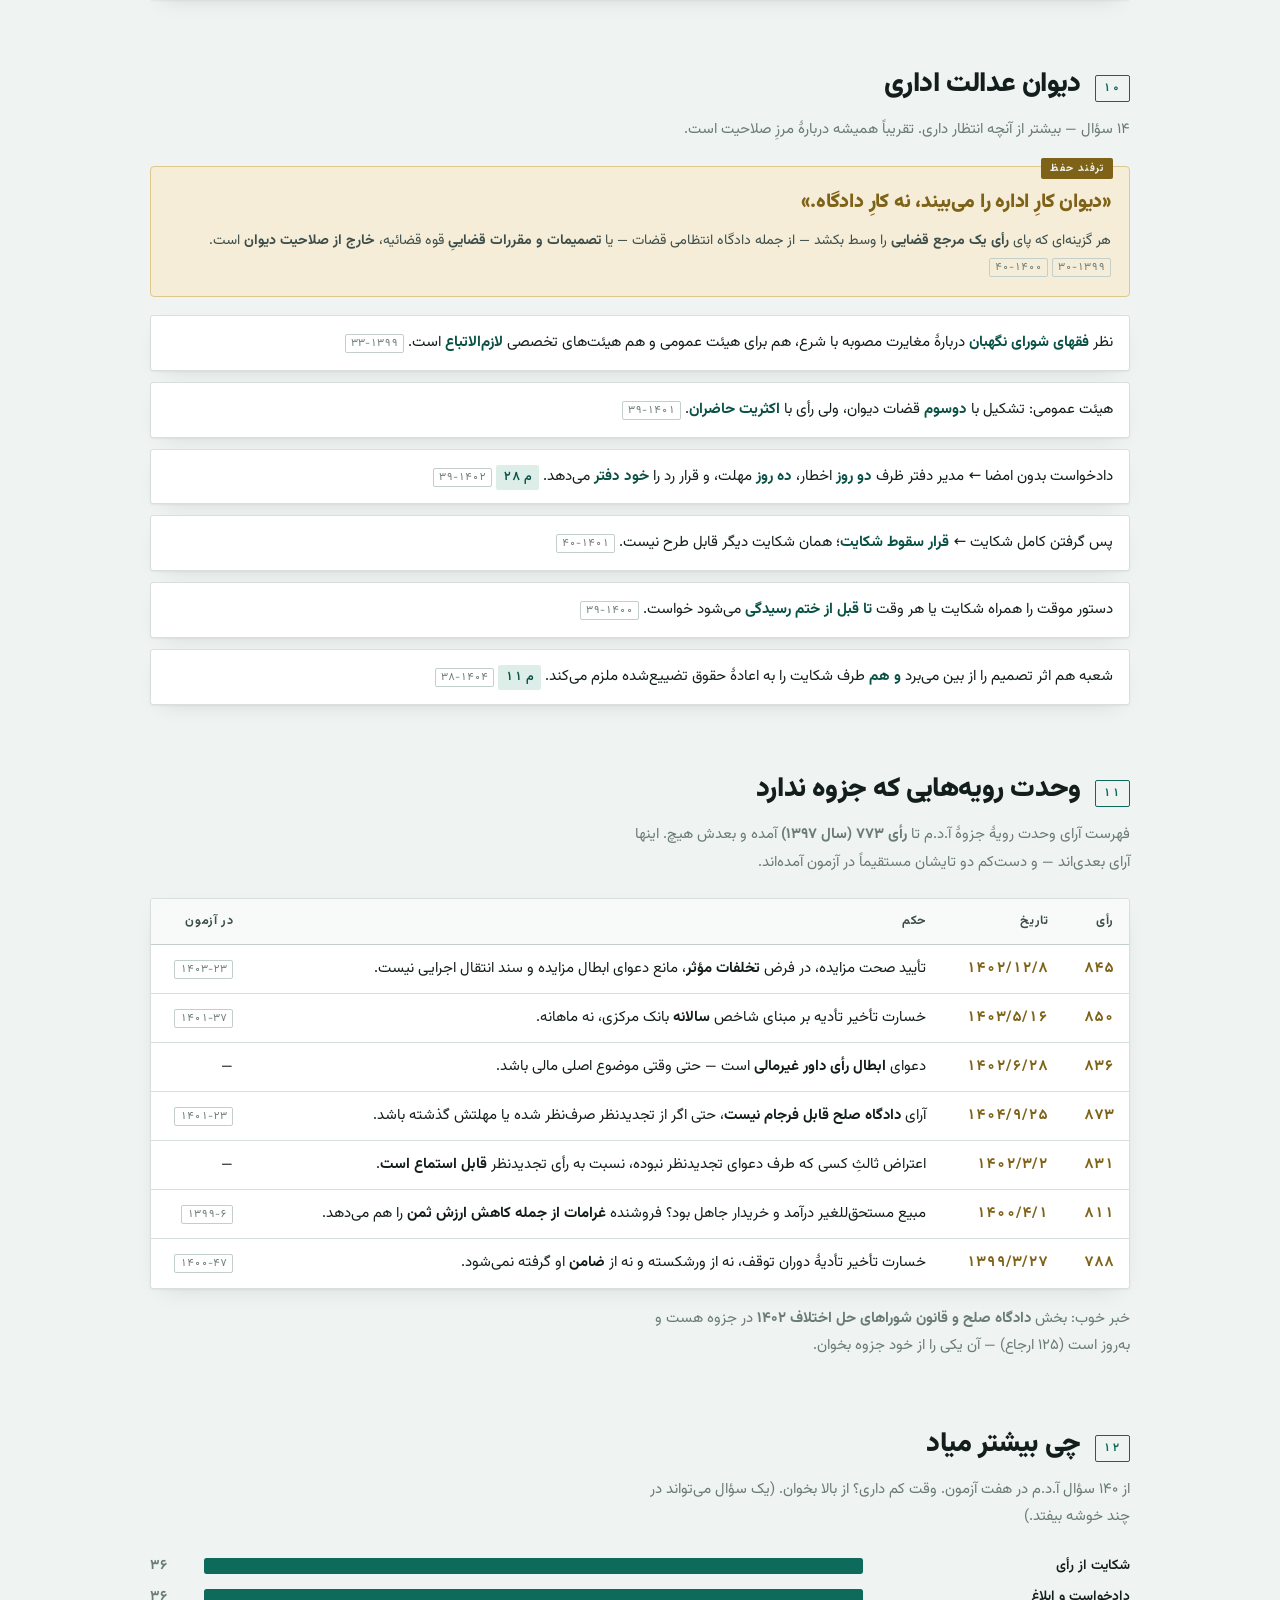
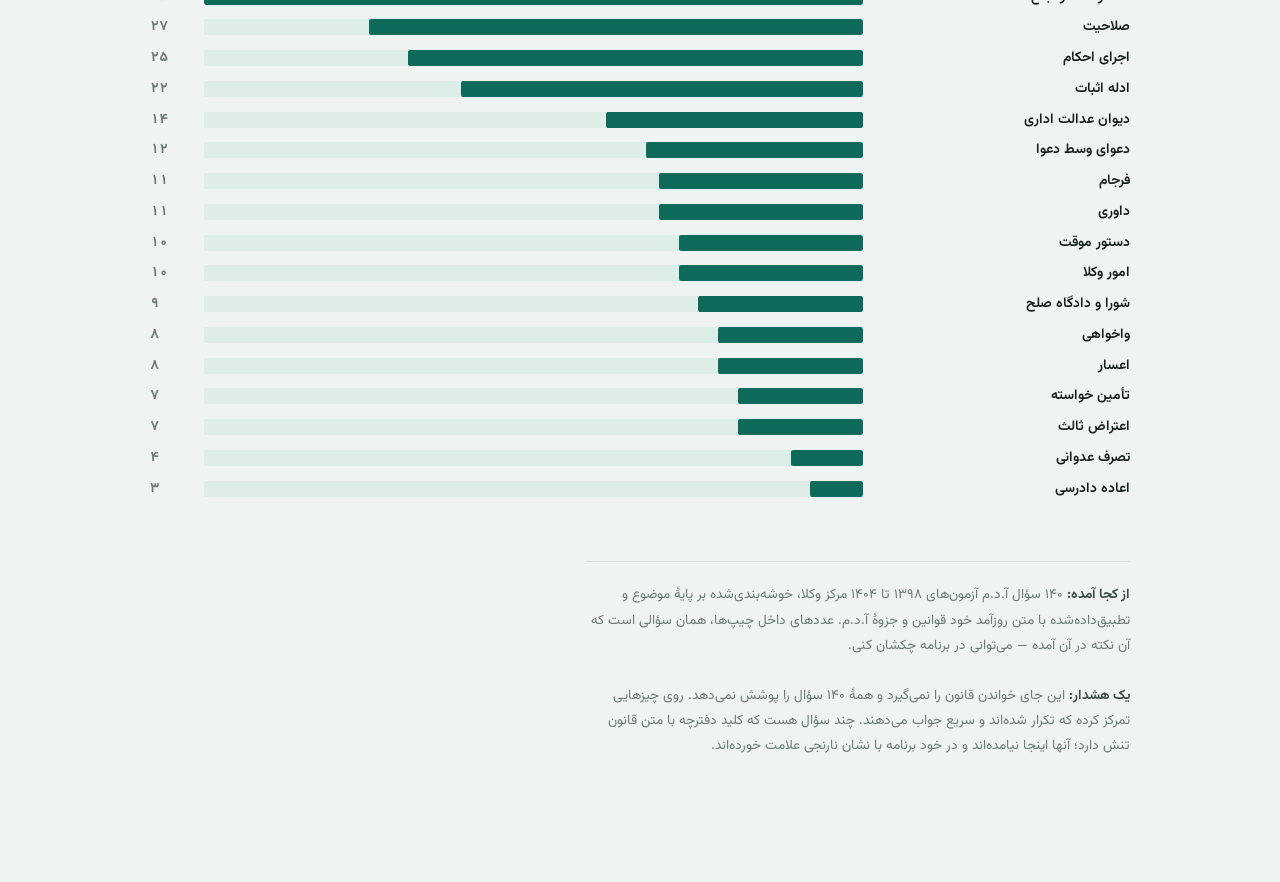
==== commit 41cab674: "برگه جداگانه آیین دادرسی مدنی ۲ site/adm2.html: هر ۳۱ سؤال واحد «آ.د.م ۲ — دادرسی، ادله، تأمین و اجر" ====
--- a/site/adm.html
+++ b/site/adm.html
@@ -196,6 +196,7 @@
 
 <nav class="toc" aria-label="فهرست">
   <ul>
+    <li><a href="adm2.html" style="background:var(--accent);color:#fff;border-color:var(--accent)">آ.د.م ۲ جدا ↗</a></li>
     <li><a href="#numbers">عددها</a></li>
     <li><a href="#triggers">دیدی ← بزن</a></li>
     <li><a href="#traps">دام‌ها</a></li>
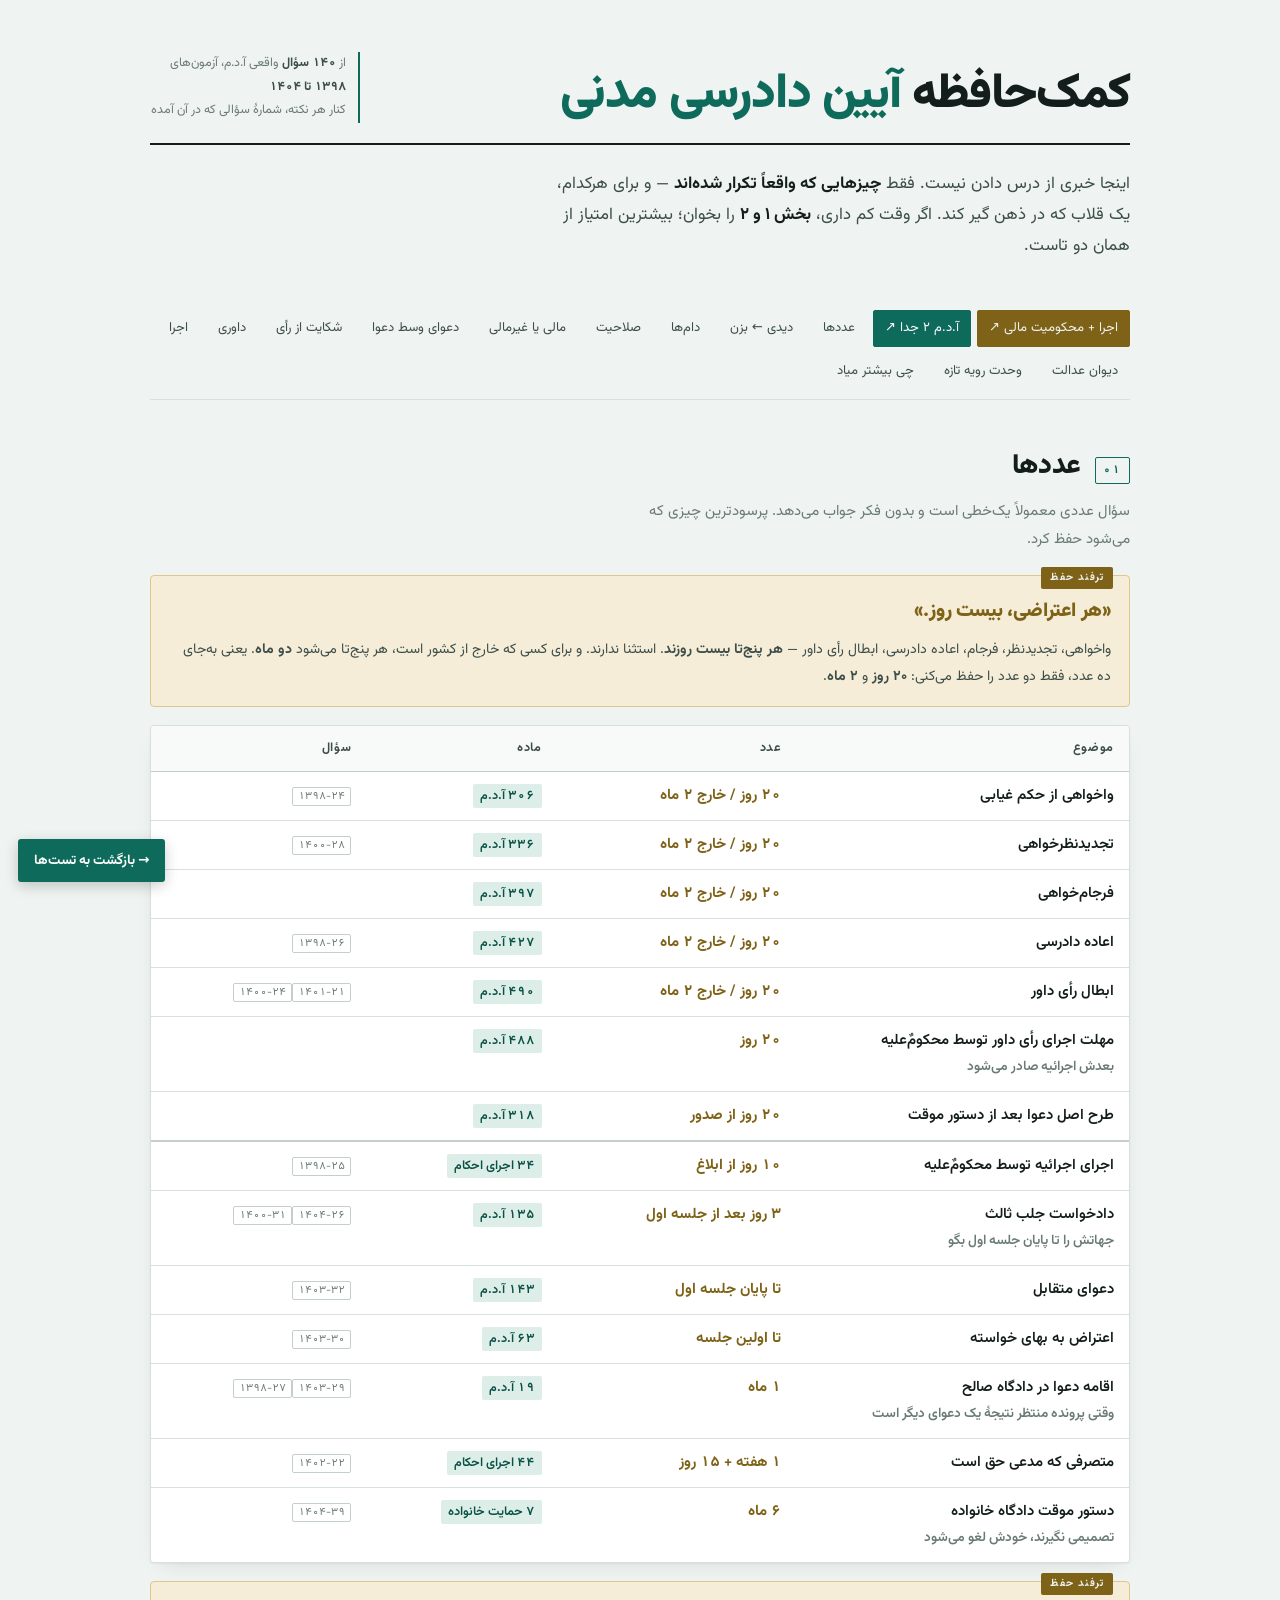
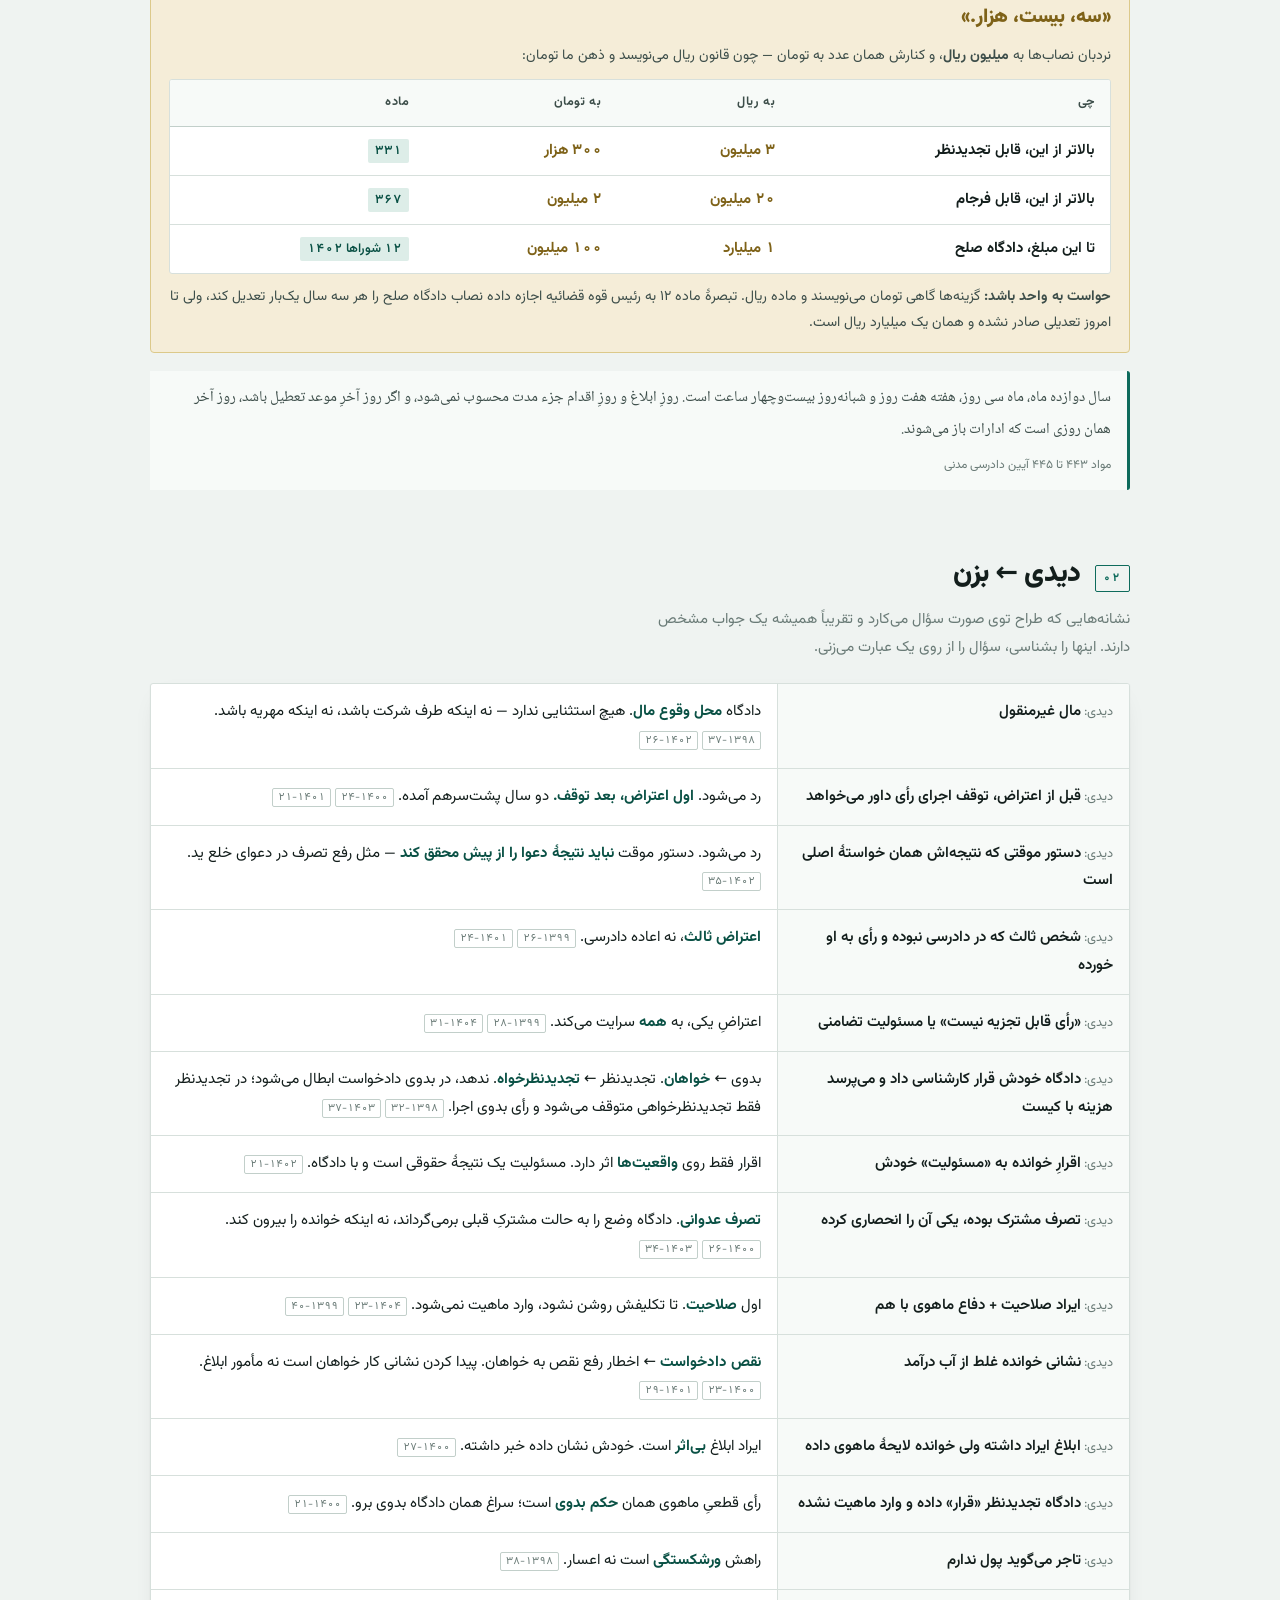
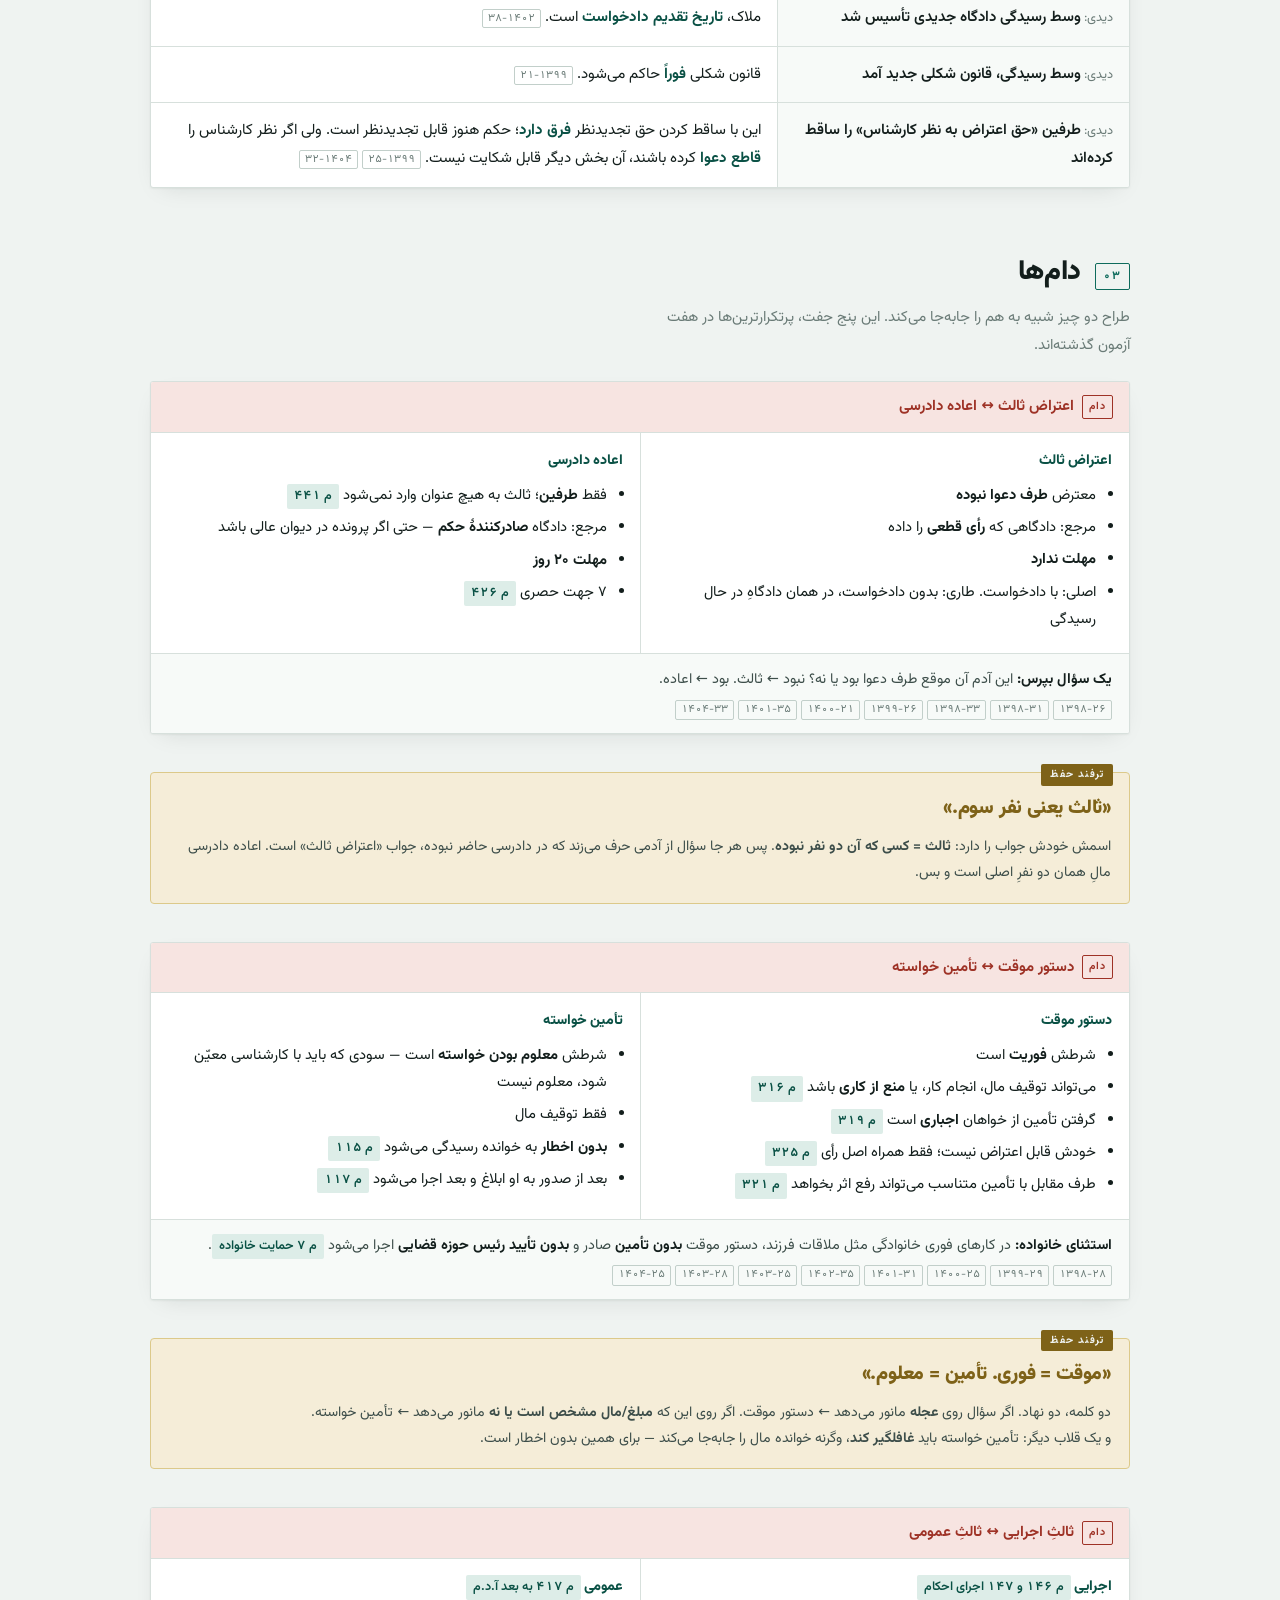
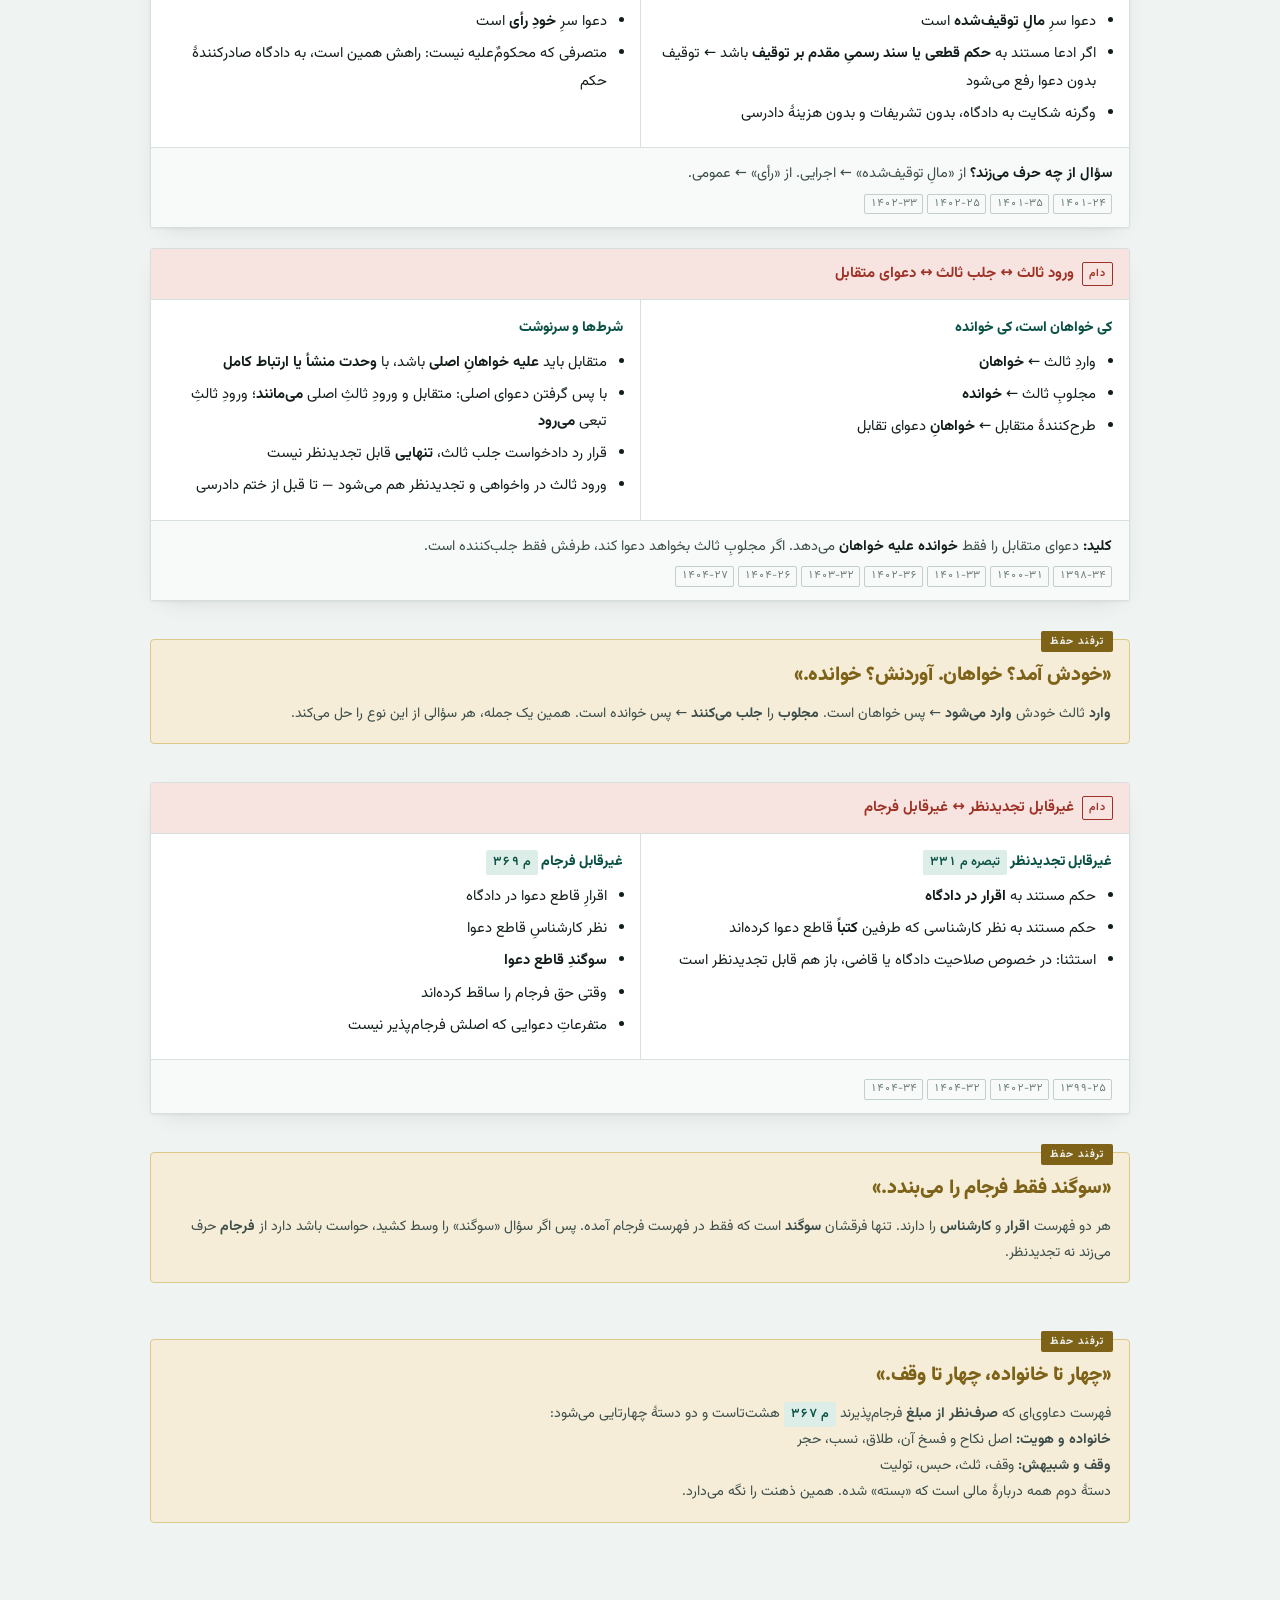
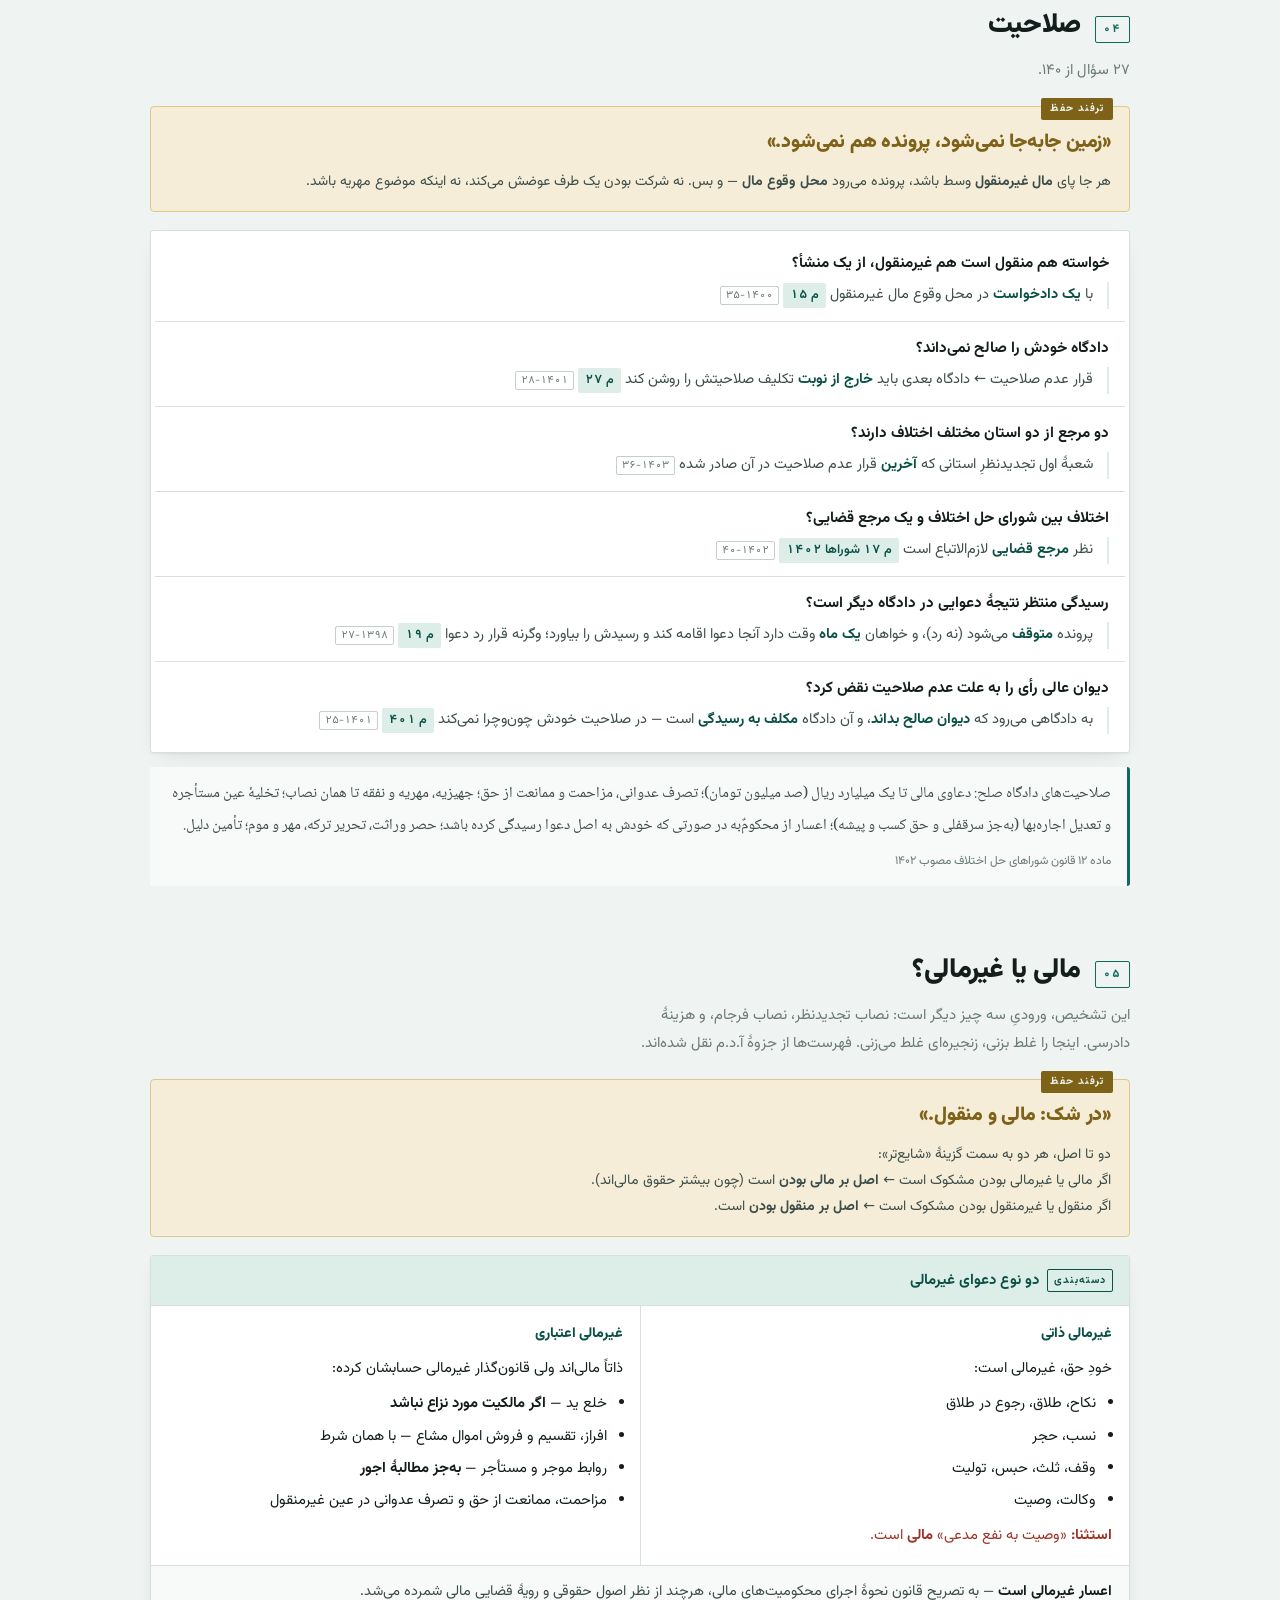
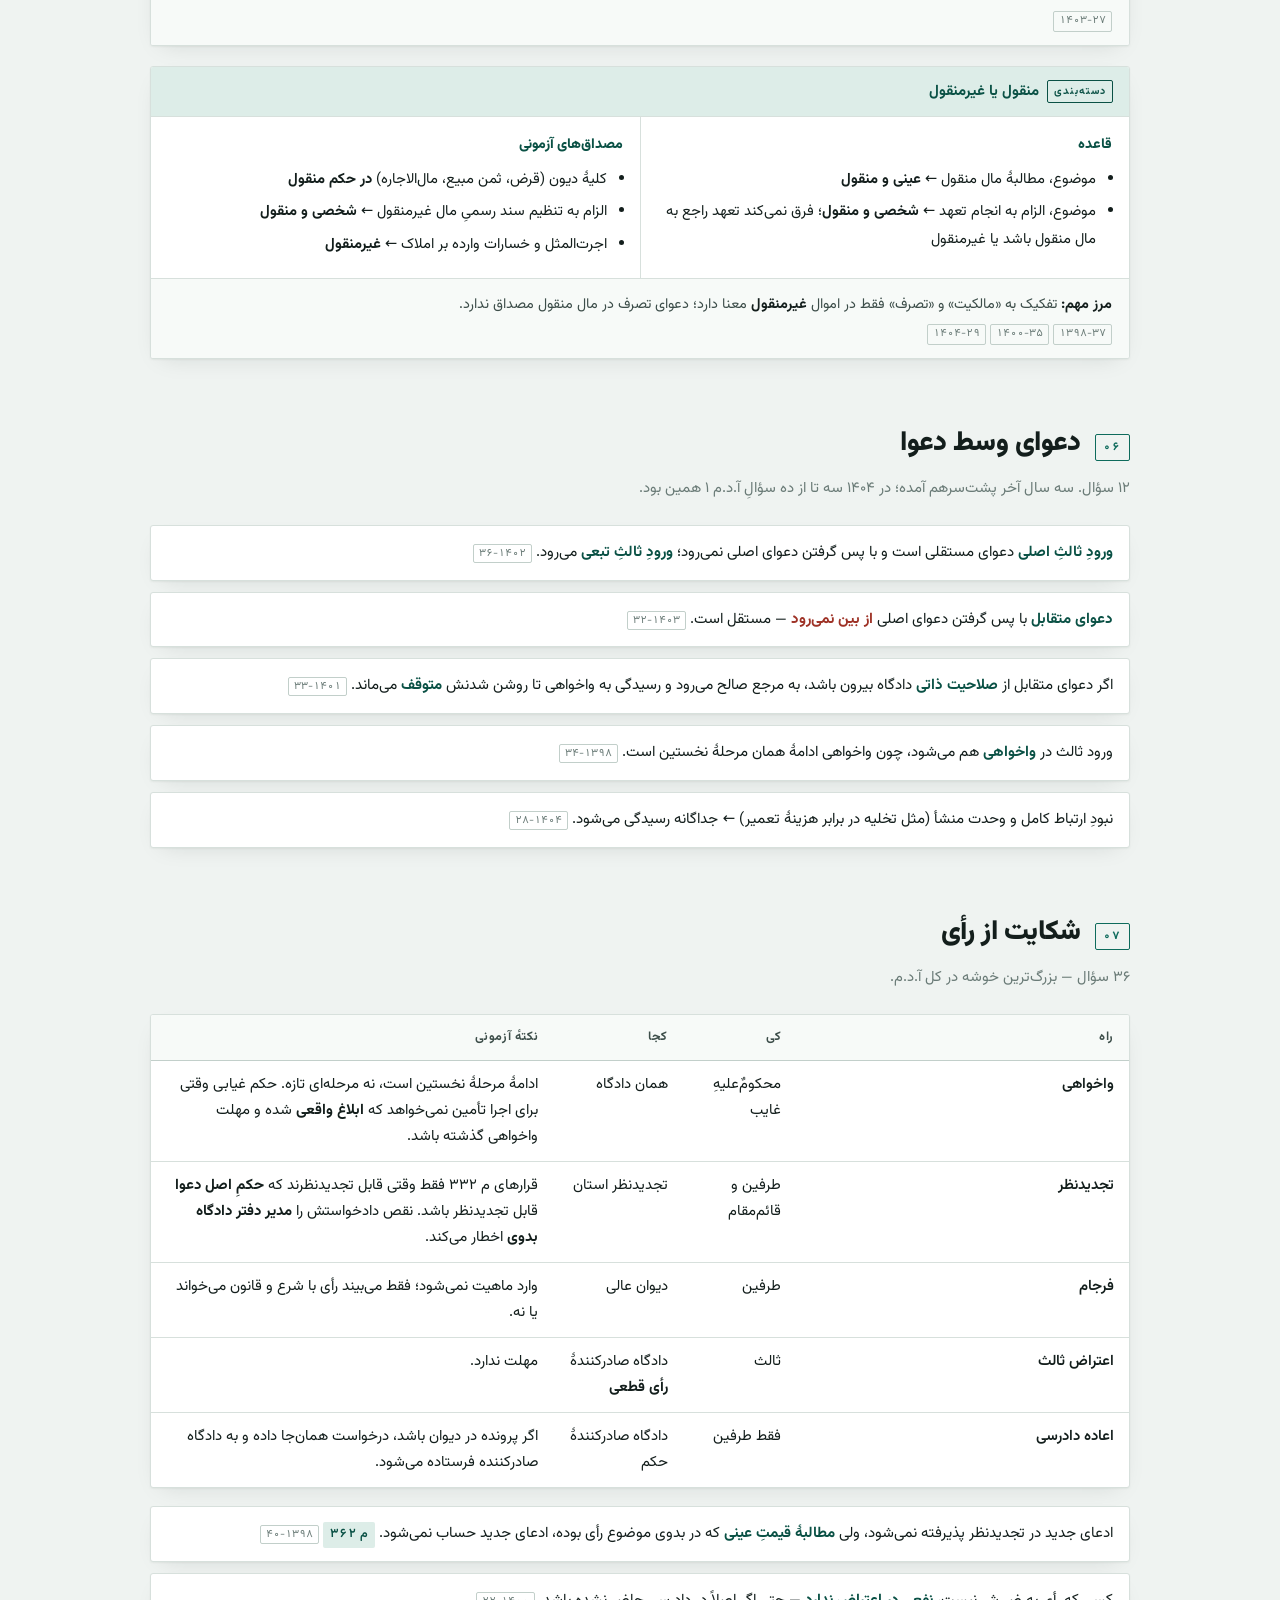
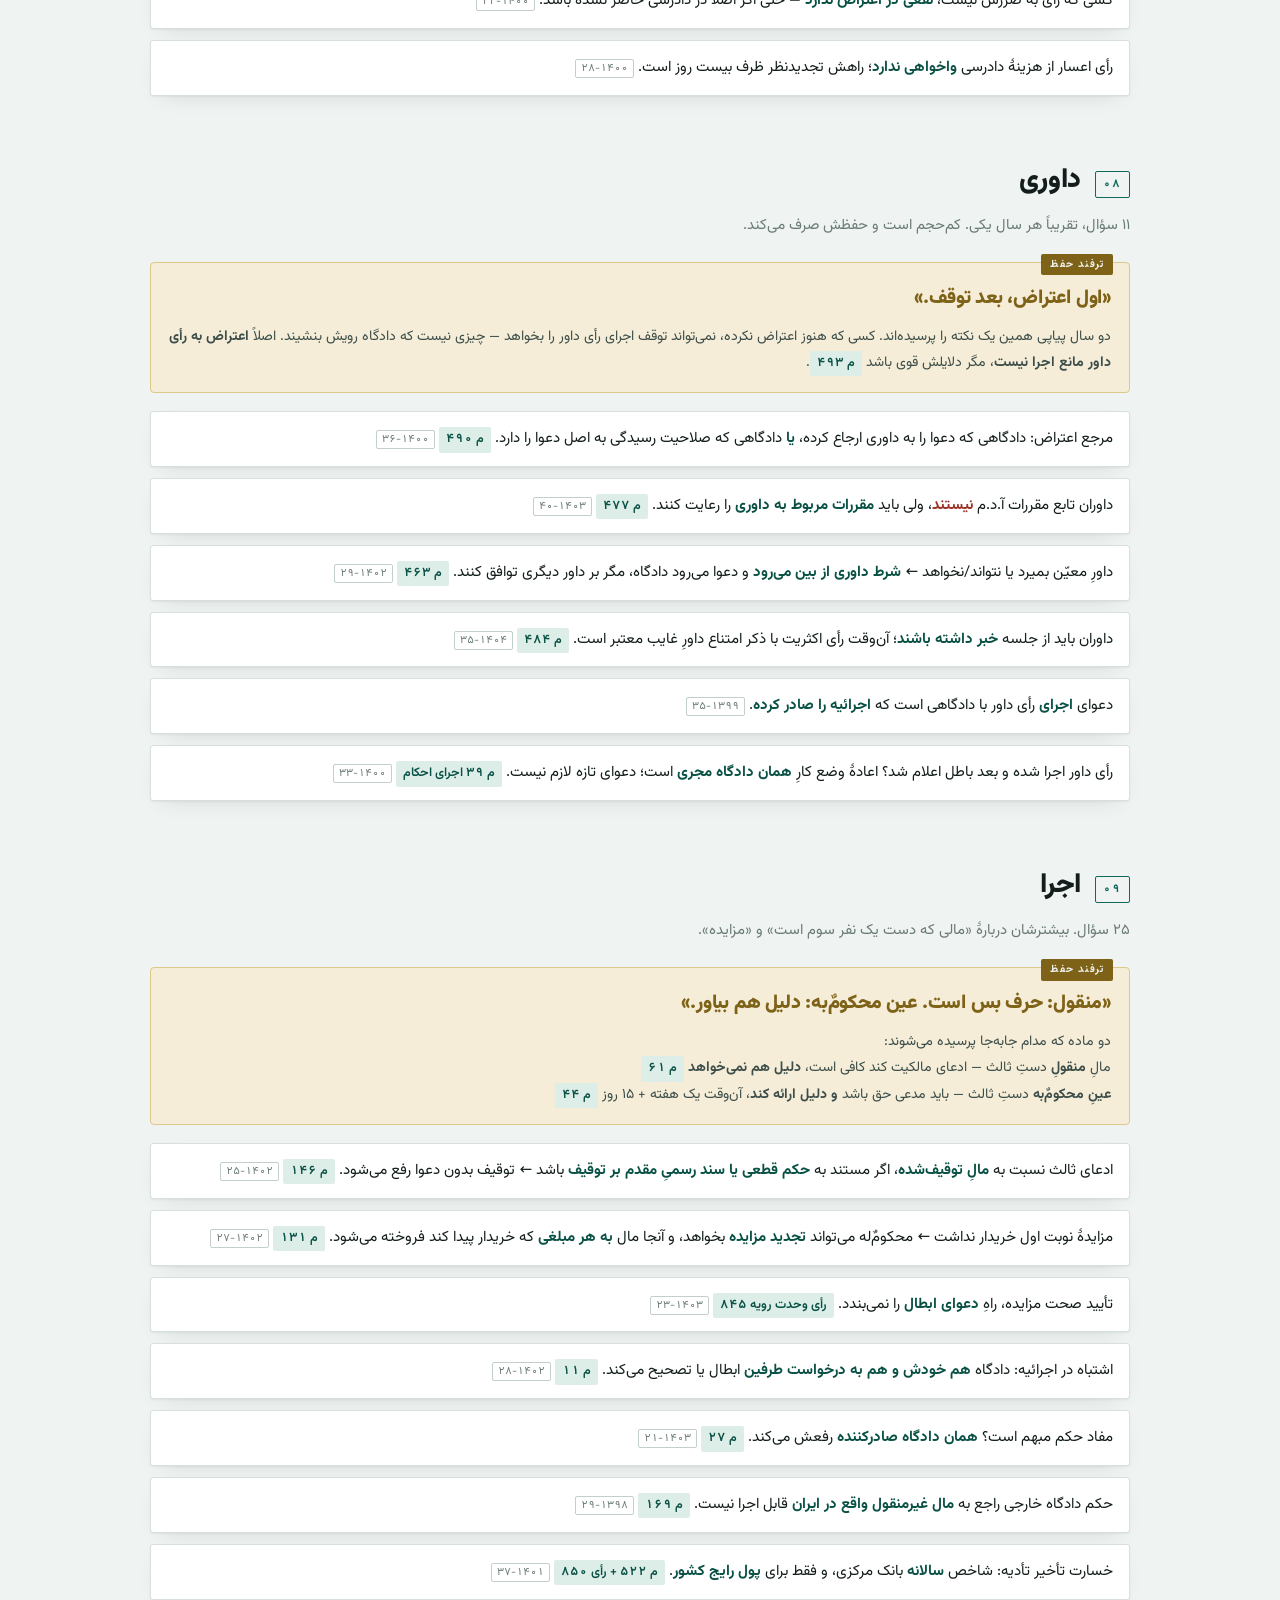
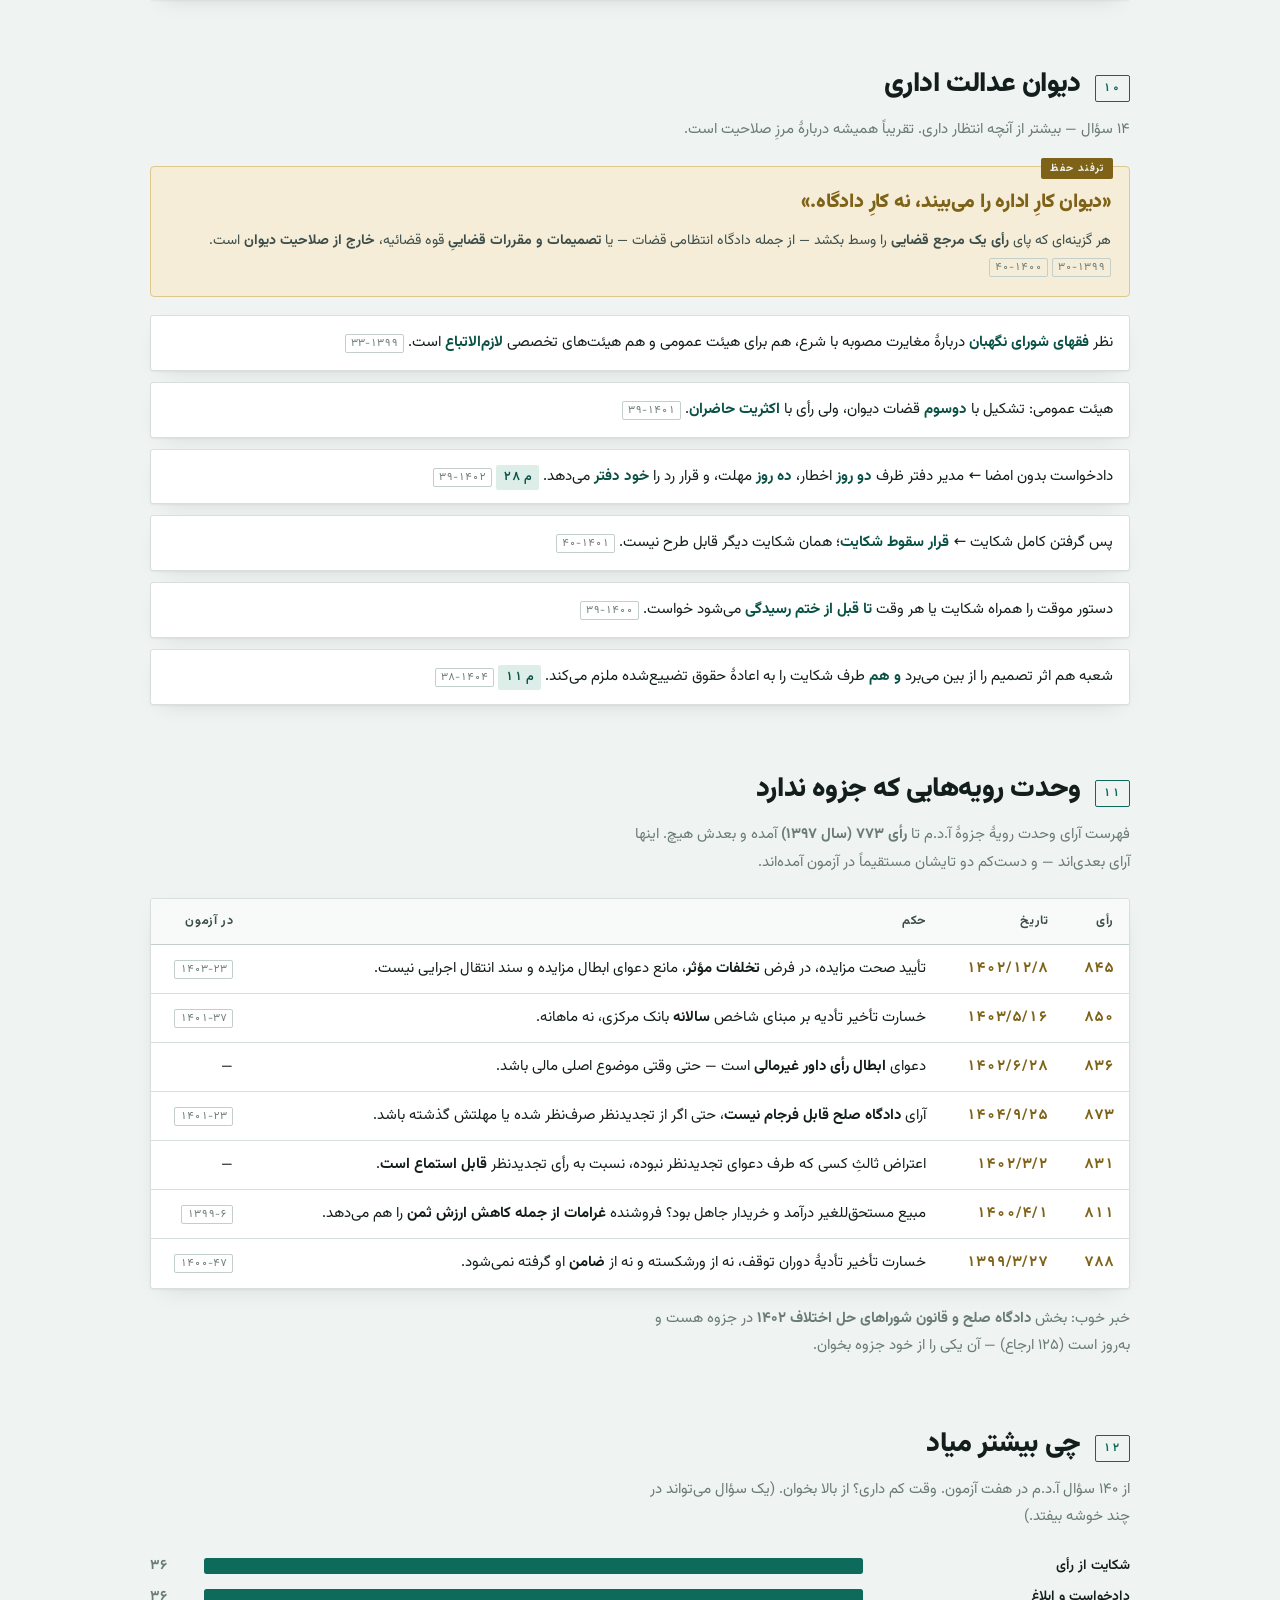
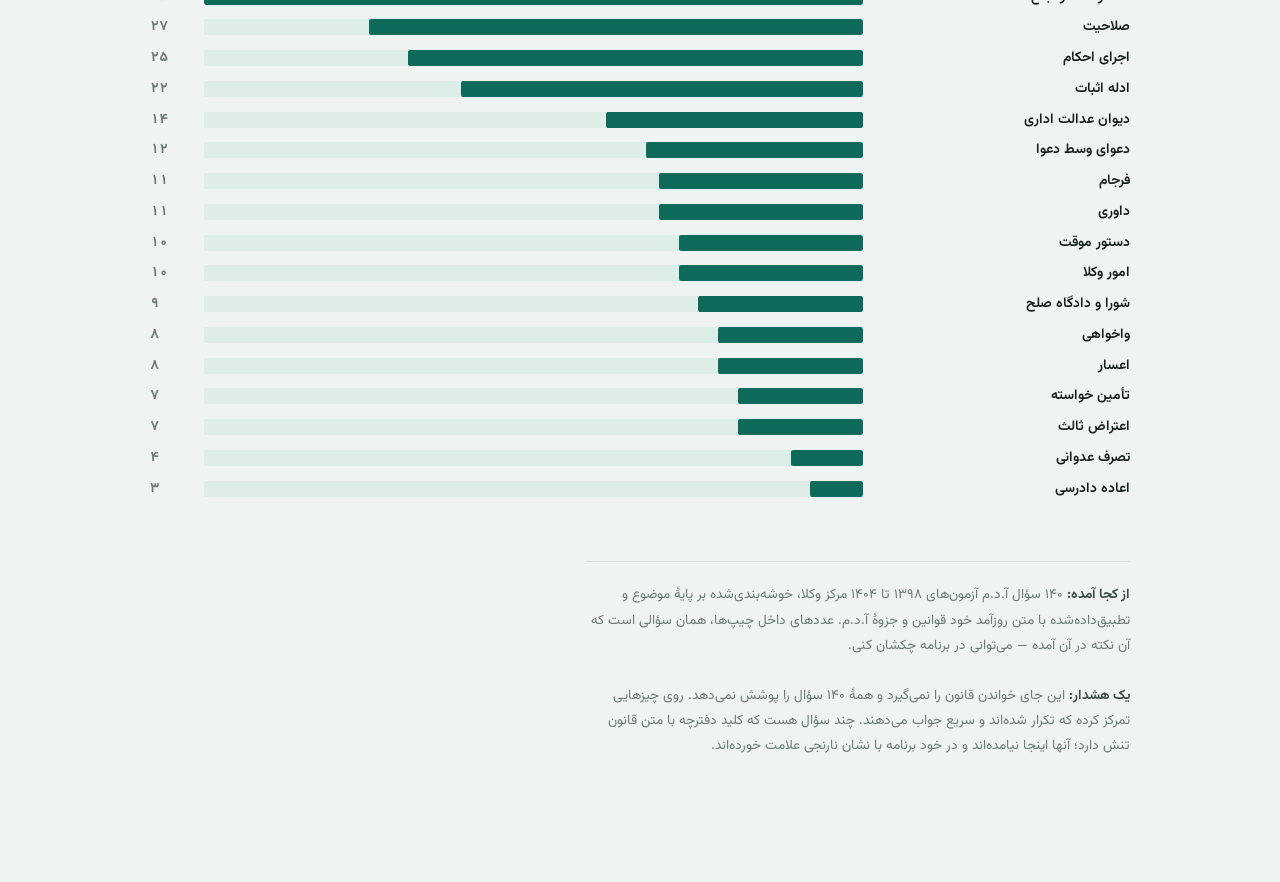
==== commit 9492a8b6: "برگه سوم: دو قانونی که جزوه پوشش نمی‌دهد بررسی داده‌ای نشان داد منبع قانونی سؤال‌های آ.د.م ۲ چنین اس" ====
--- a/site/adm.html
+++ b/site/adm.html
@@ -196,6 +196,7 @@
 
 <nav class="toc" aria-label="فهرست">
   <ul>
+    <li><a href="ejra.html" style="background:var(--gold);color:var(--ground);border-color:var(--gold)">اجرا + محکومیت مالی ↗</a></li>
     <li><a href="adm2.html" style="background:var(--accent);color:#fff;border-color:var(--accent)">آ.د.م ۲ جدا ↗</a></li>
     <li><a href="#numbers">عددها</a></li>
     <li><a href="#triggers">دیدی ← بزن</a></li>
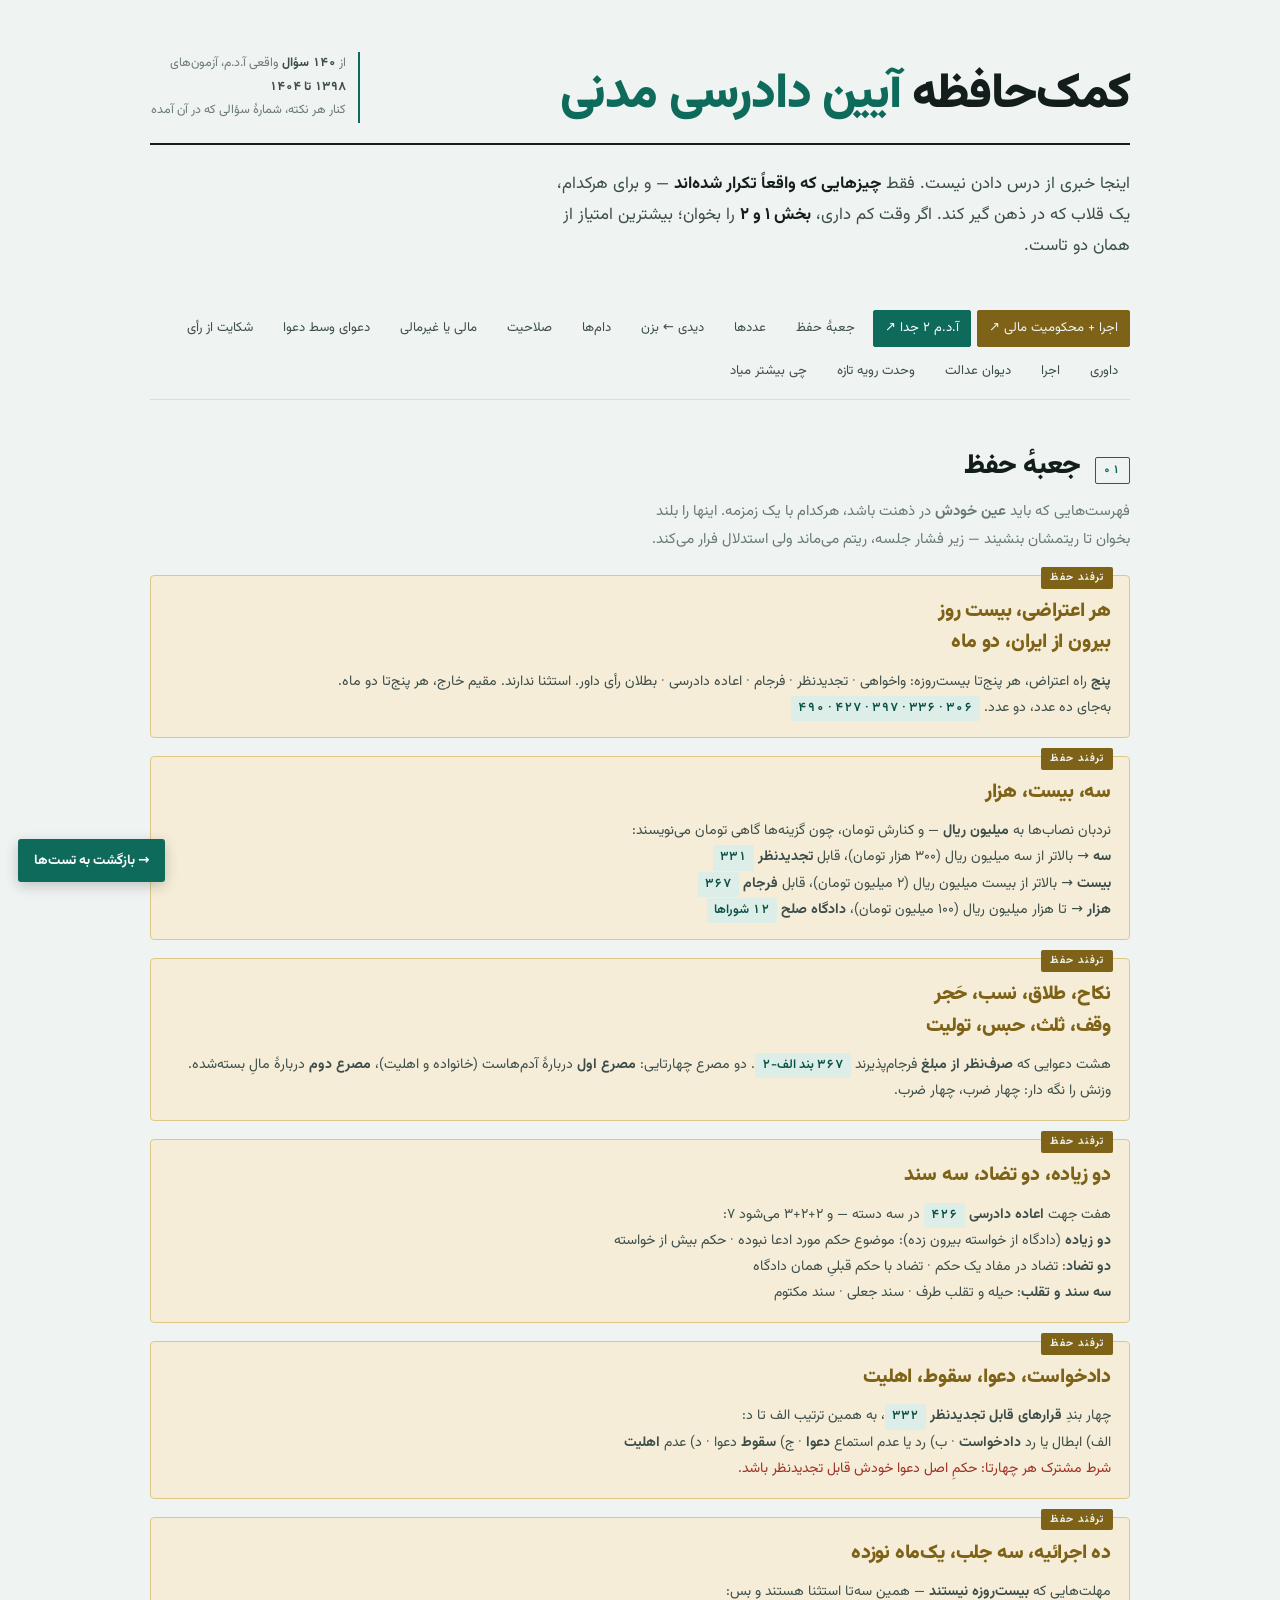
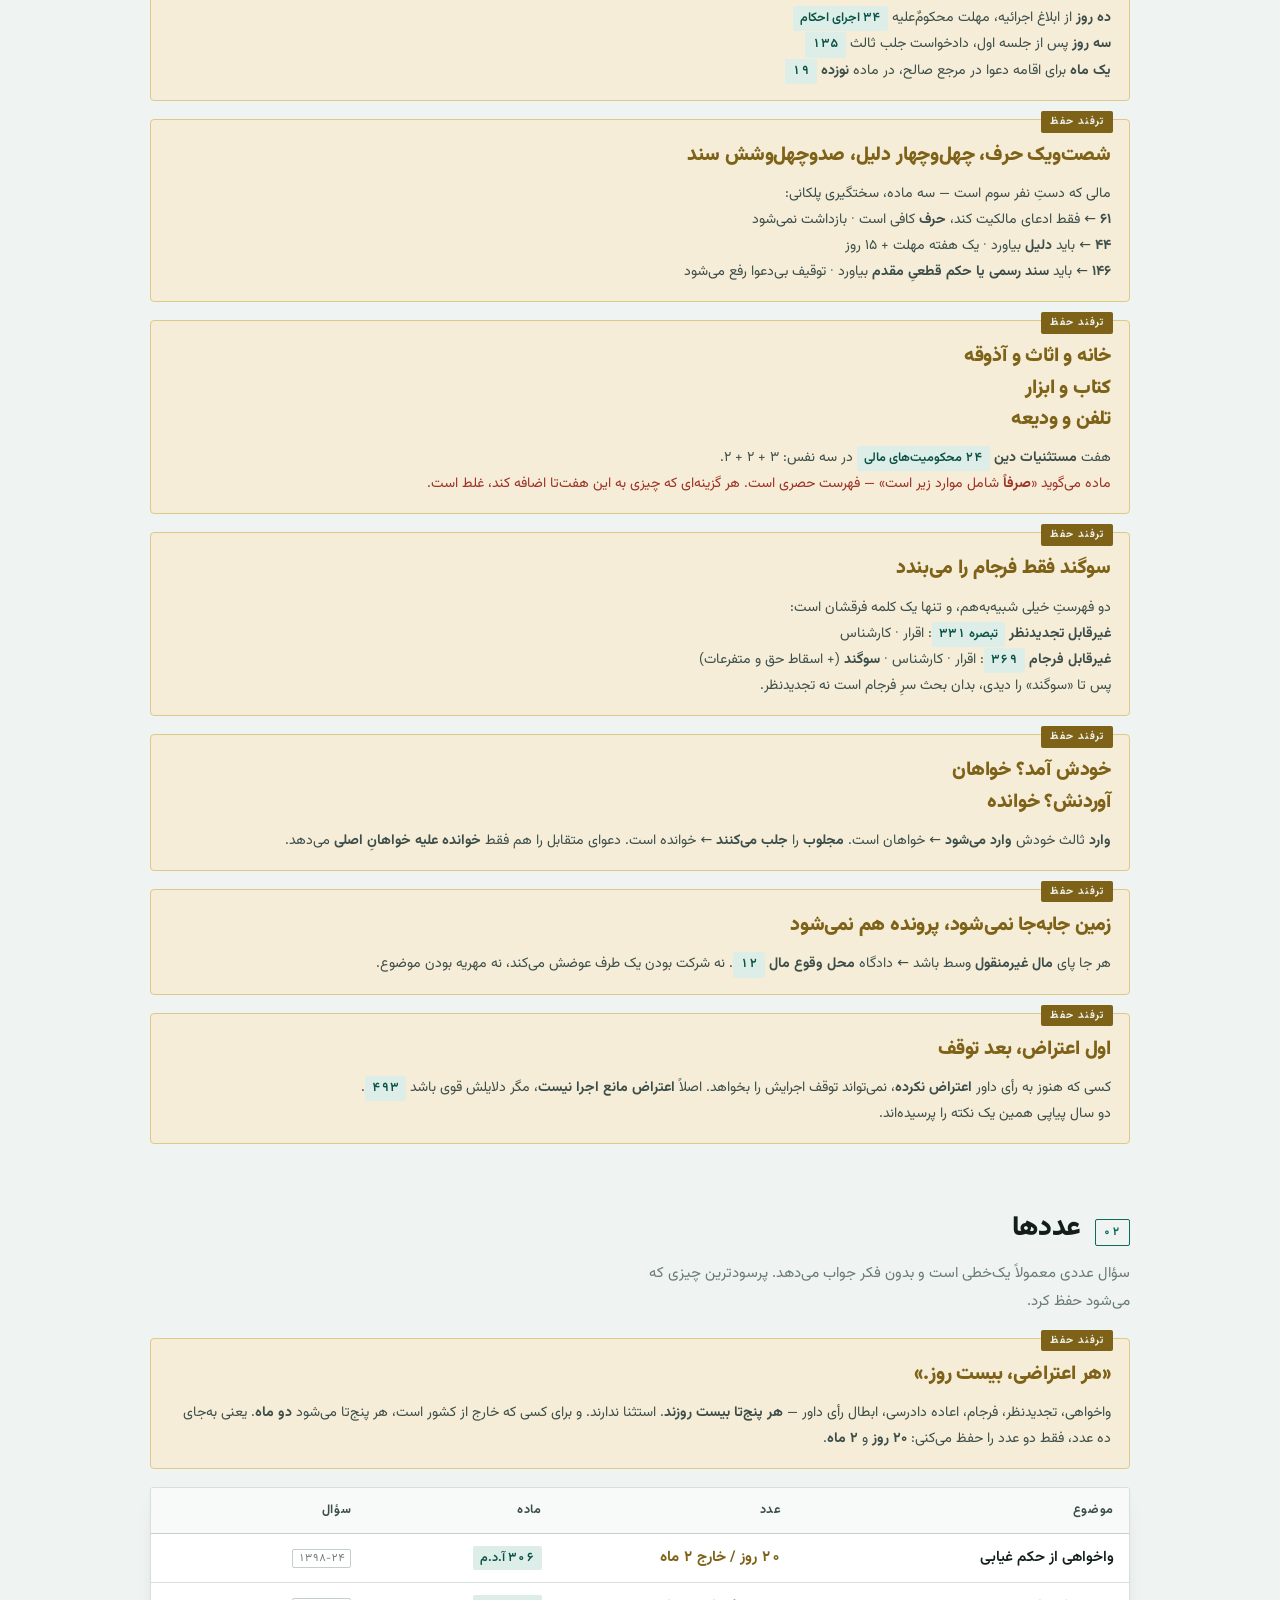
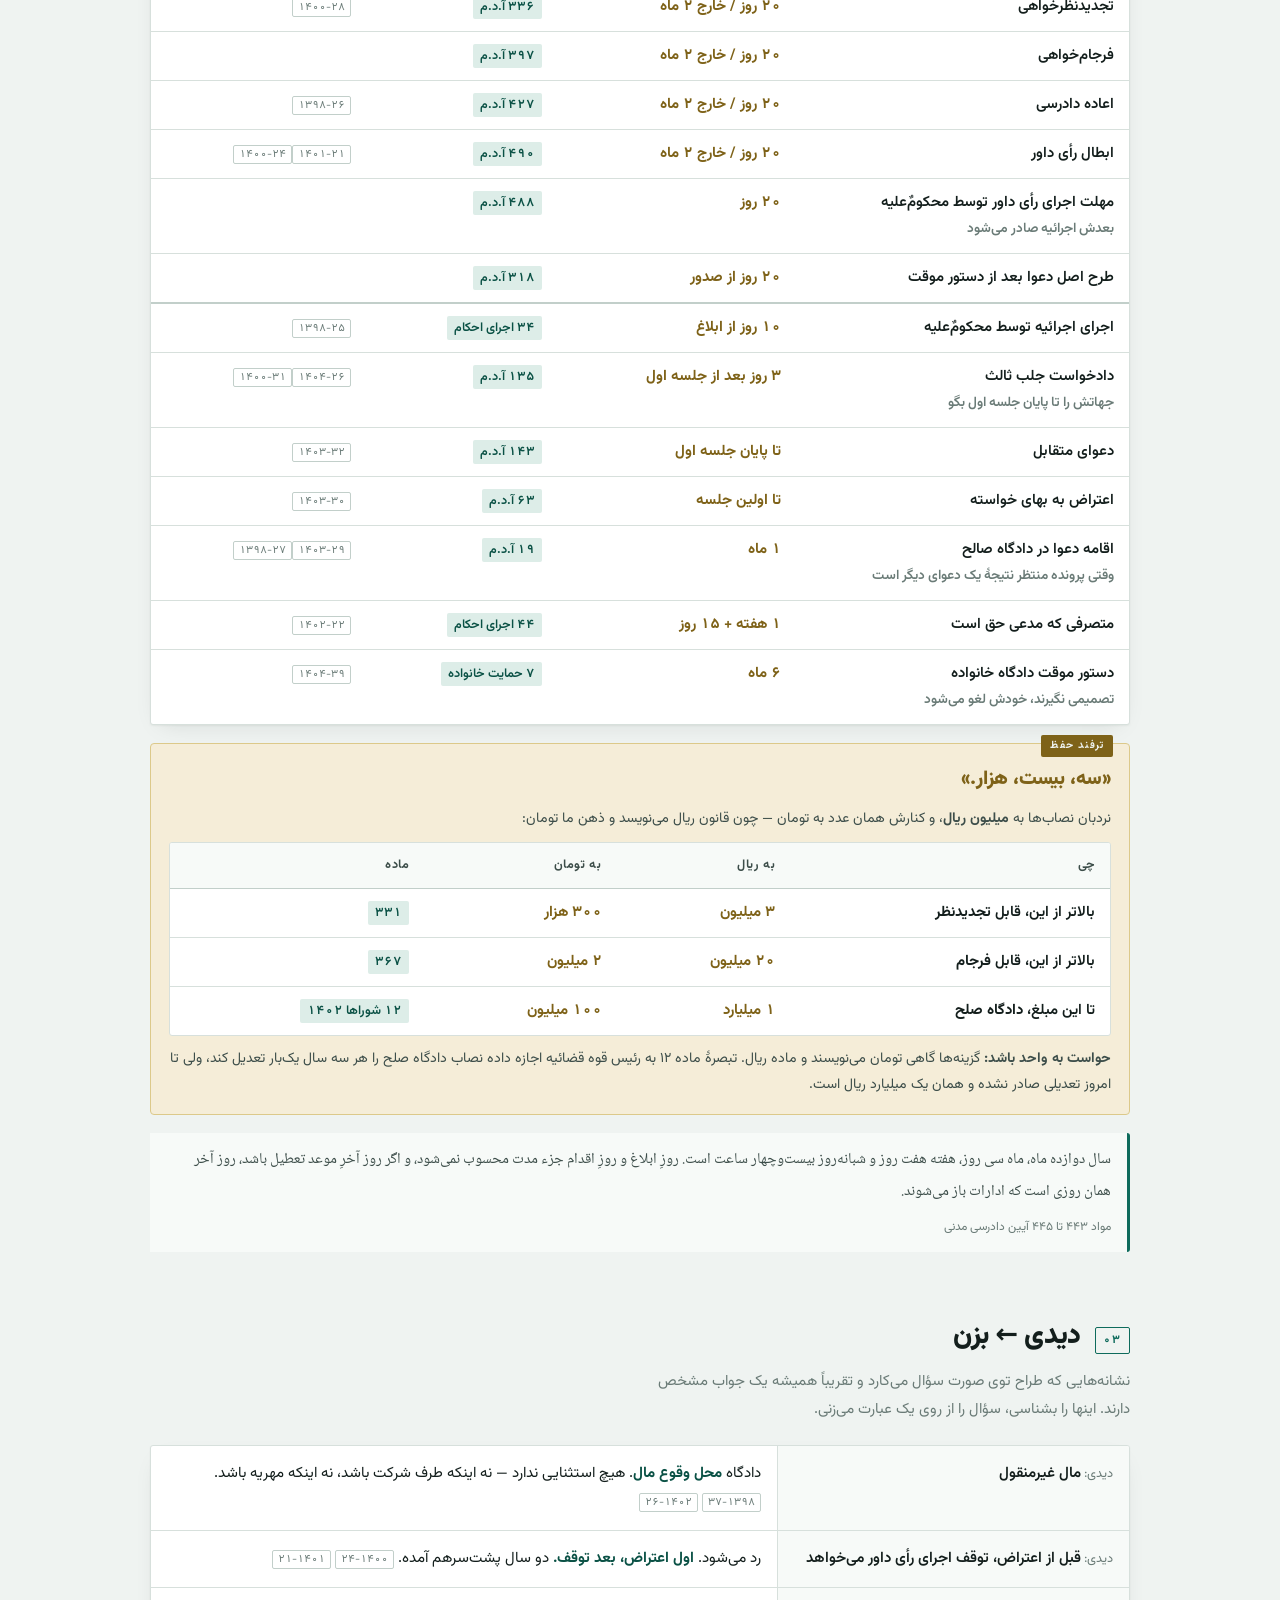
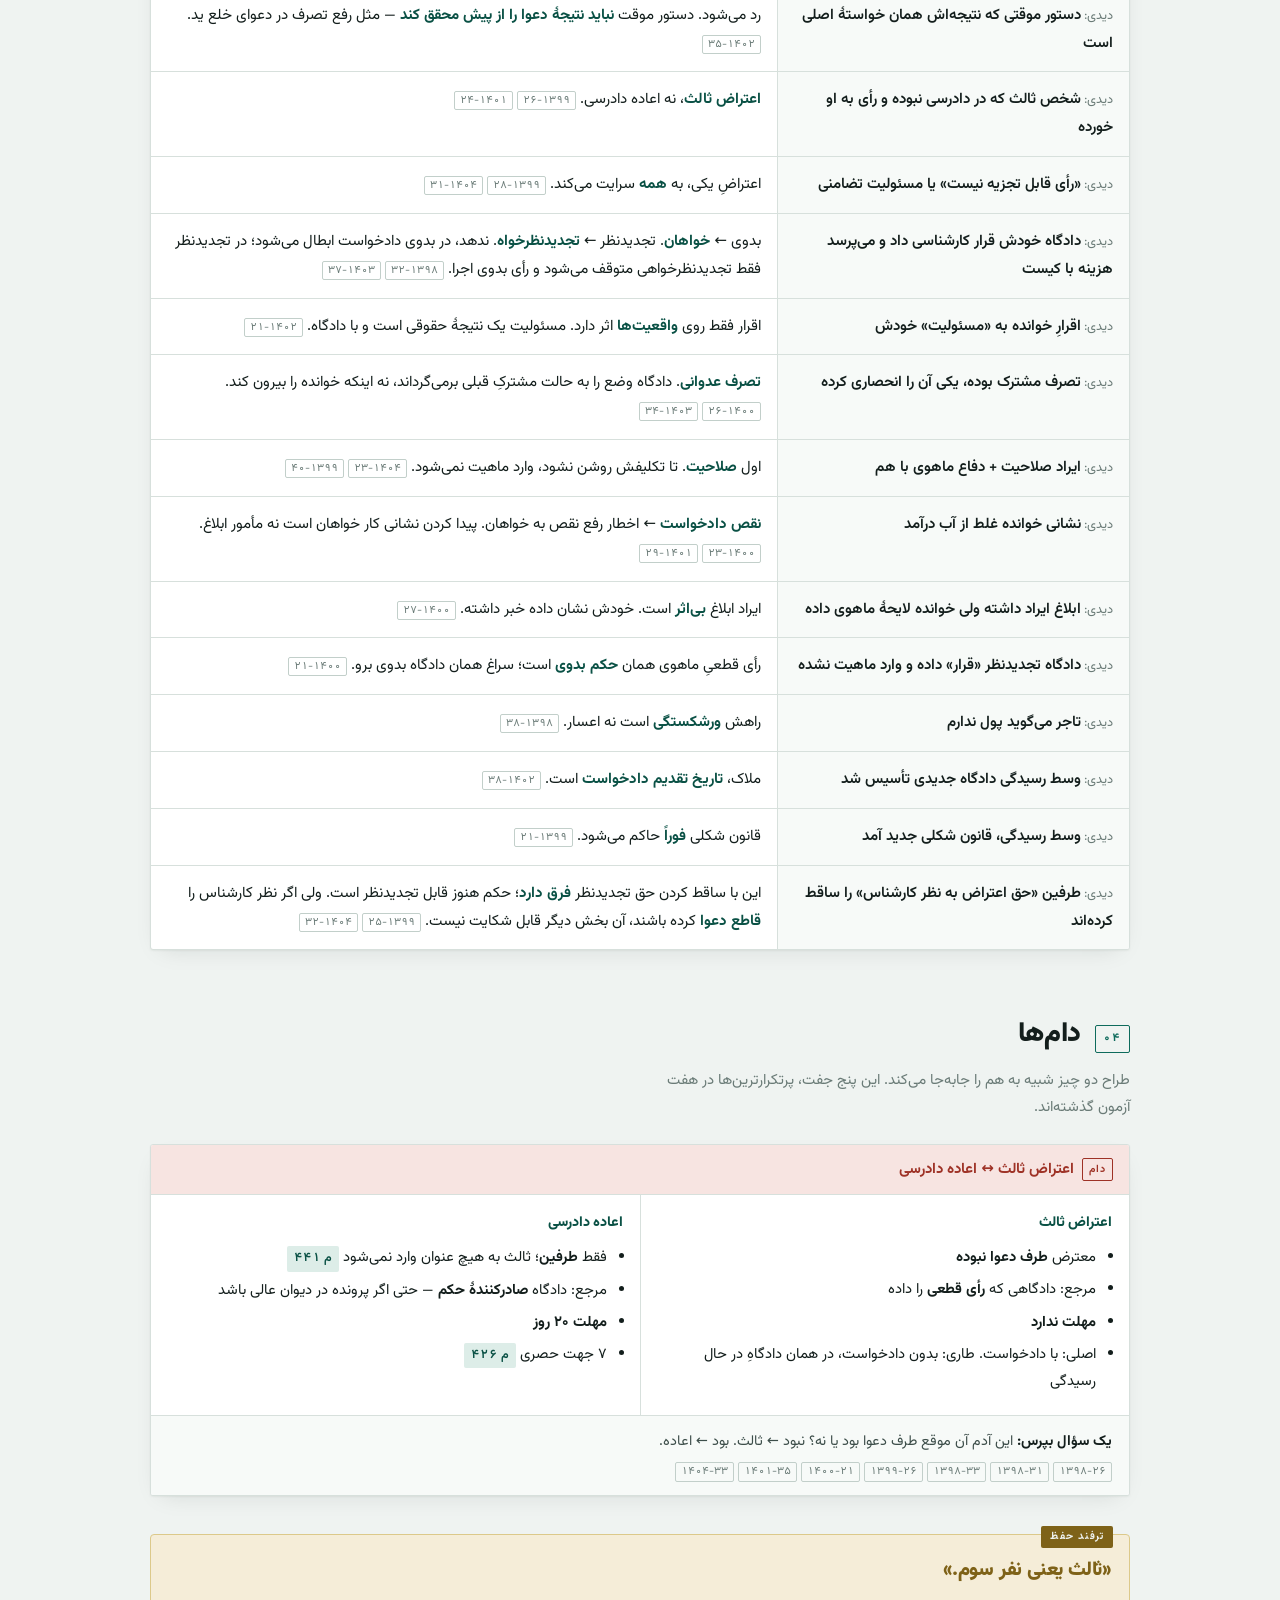
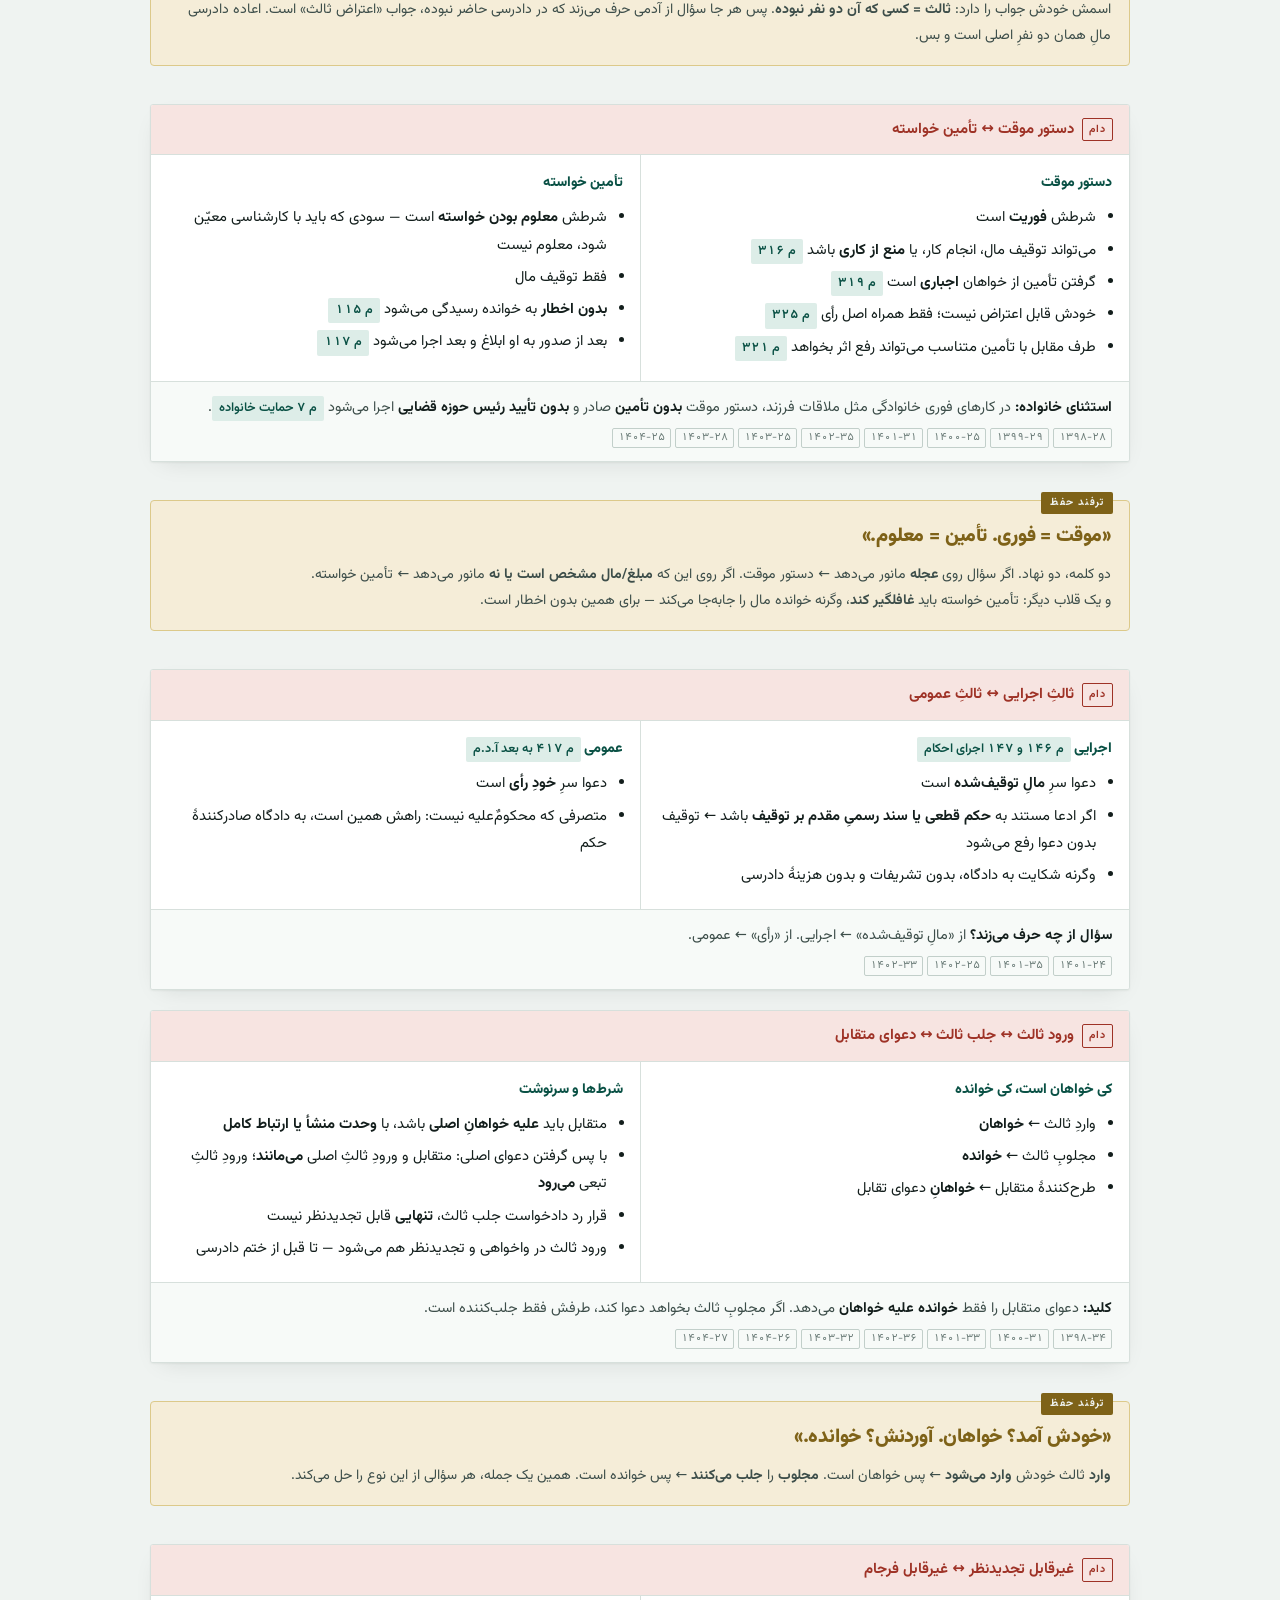
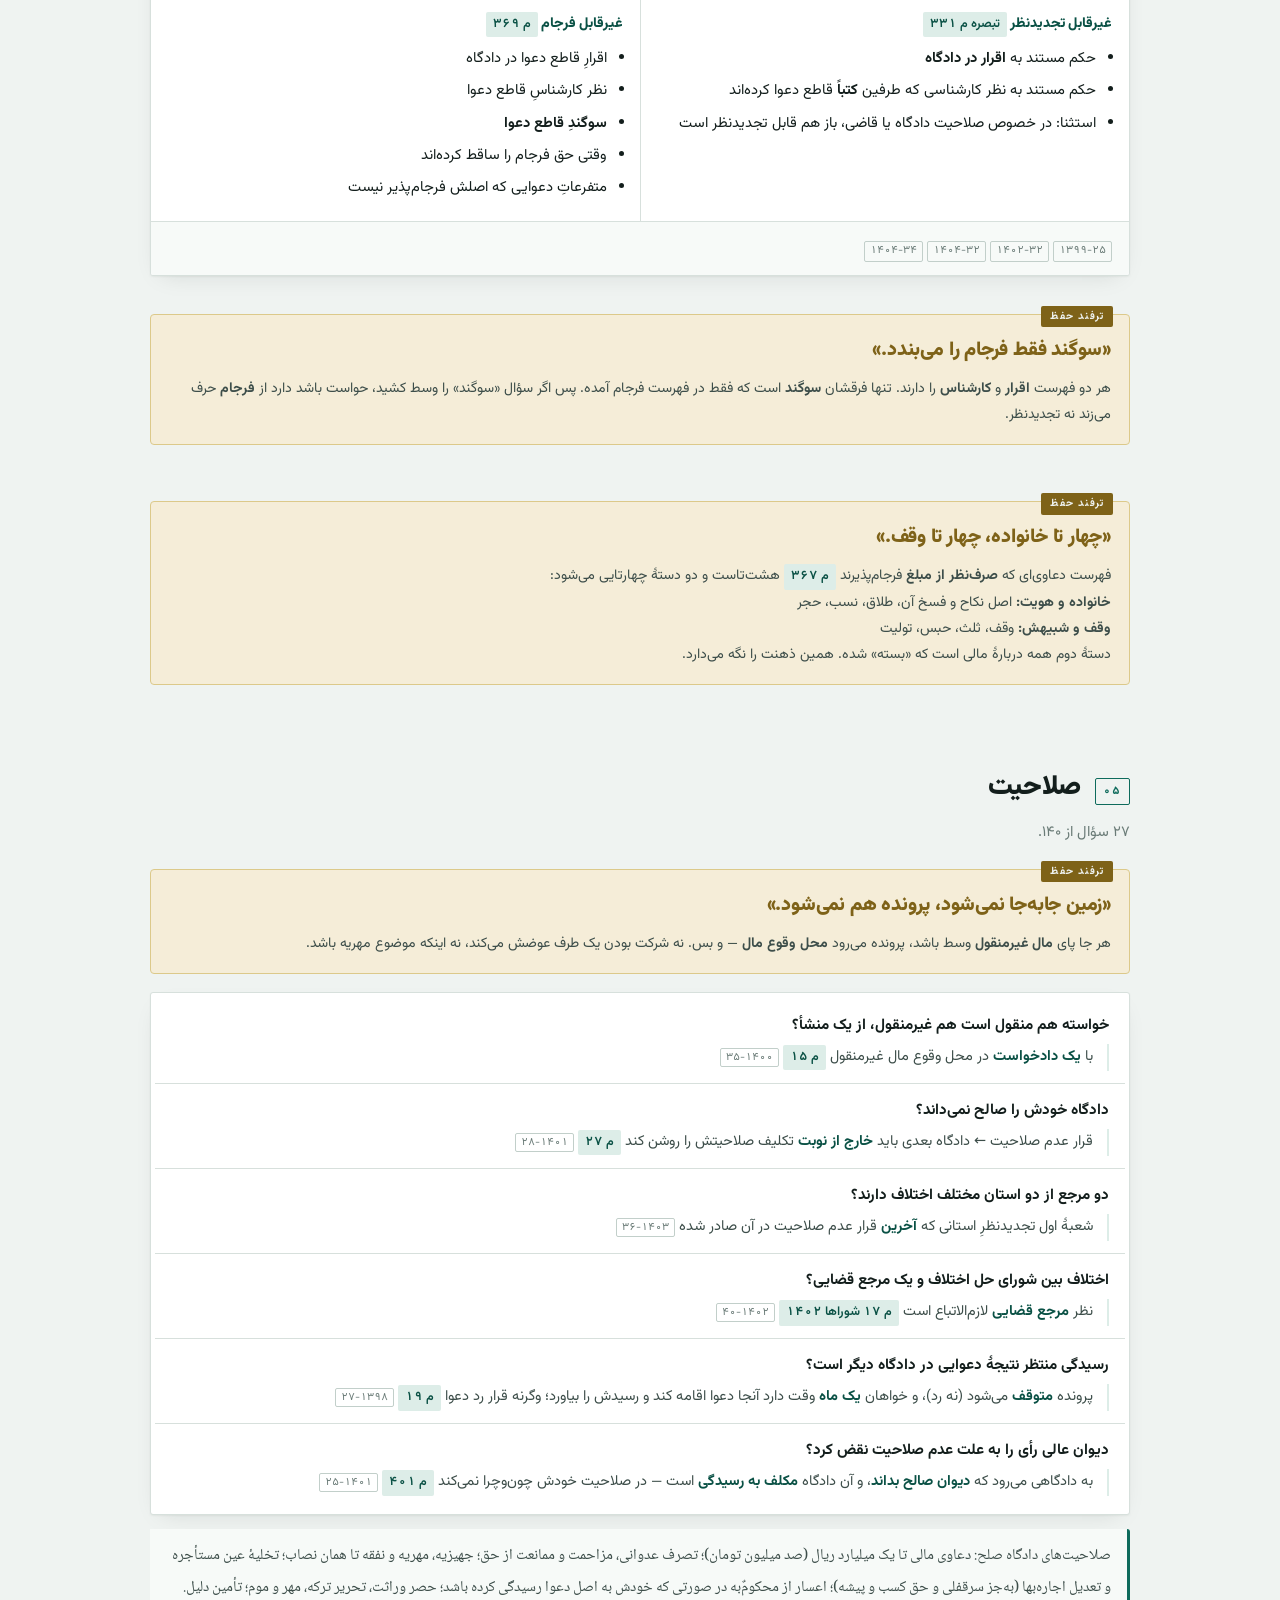
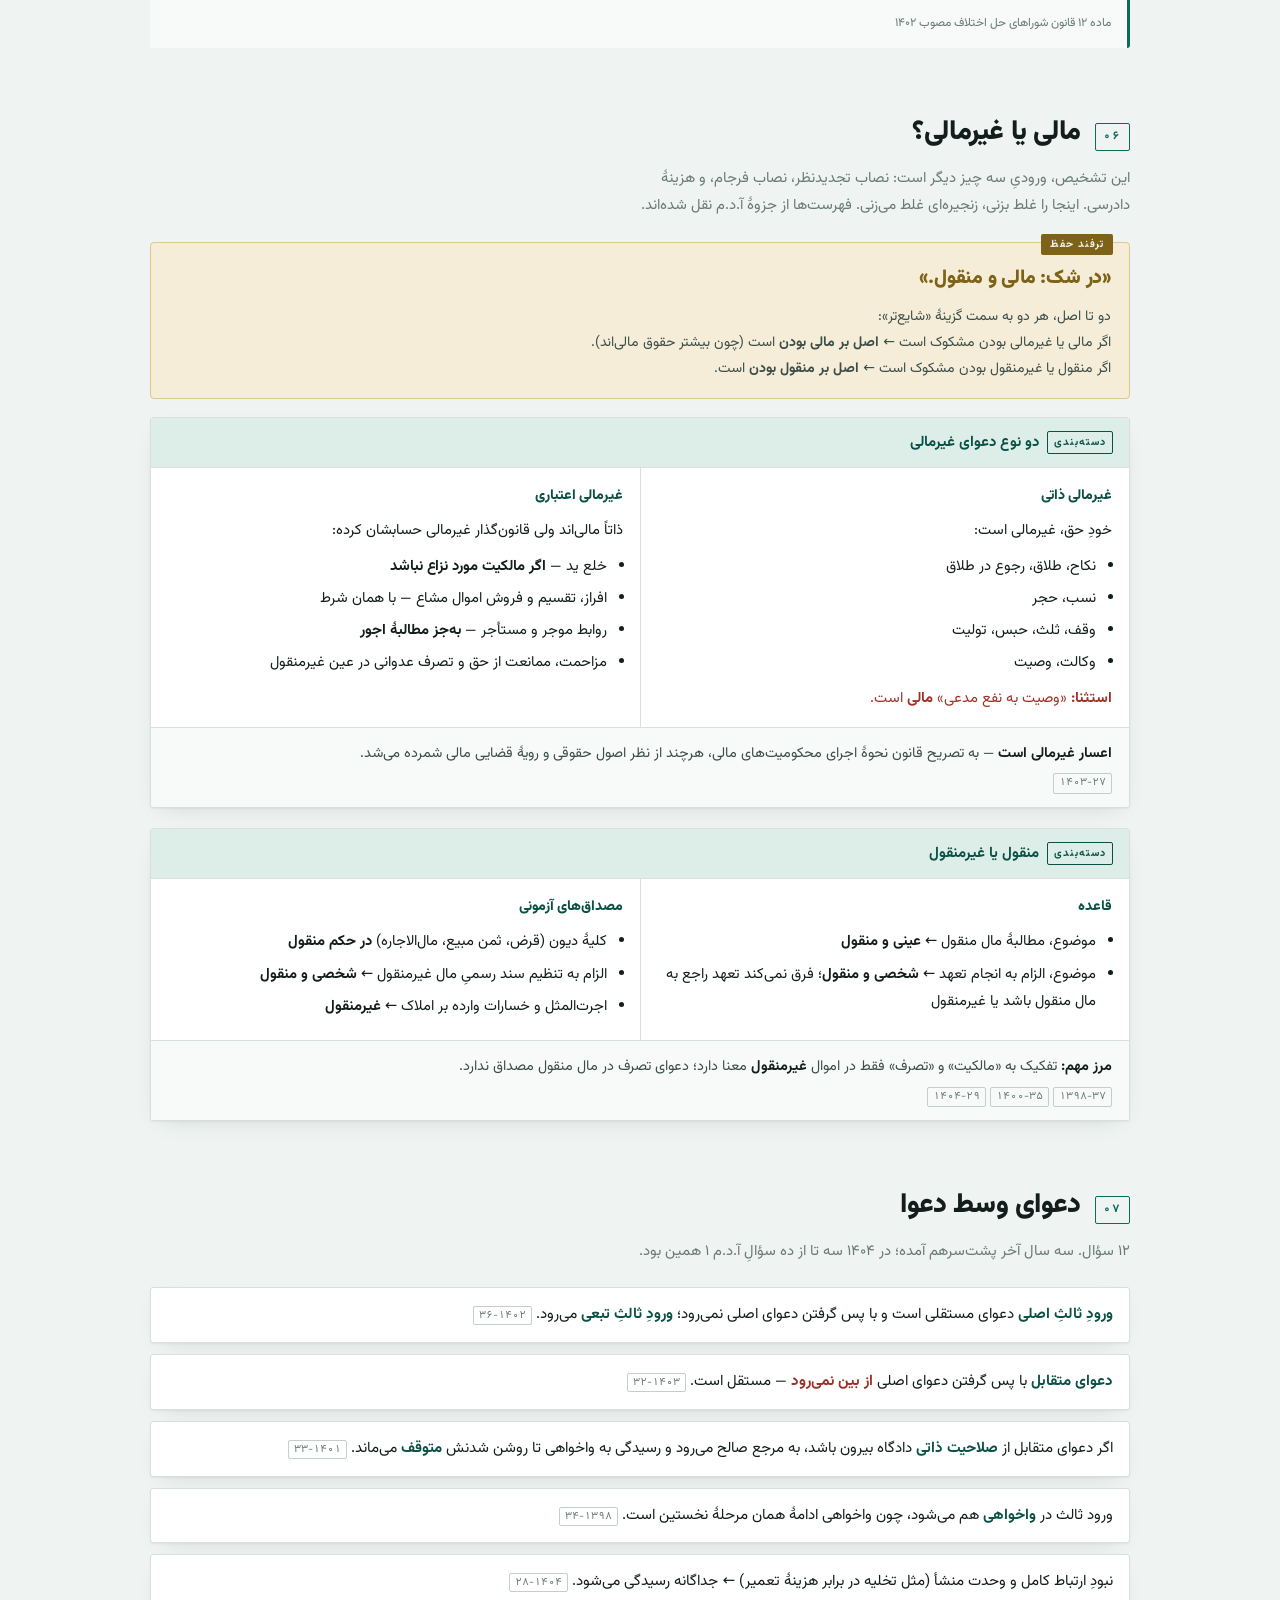
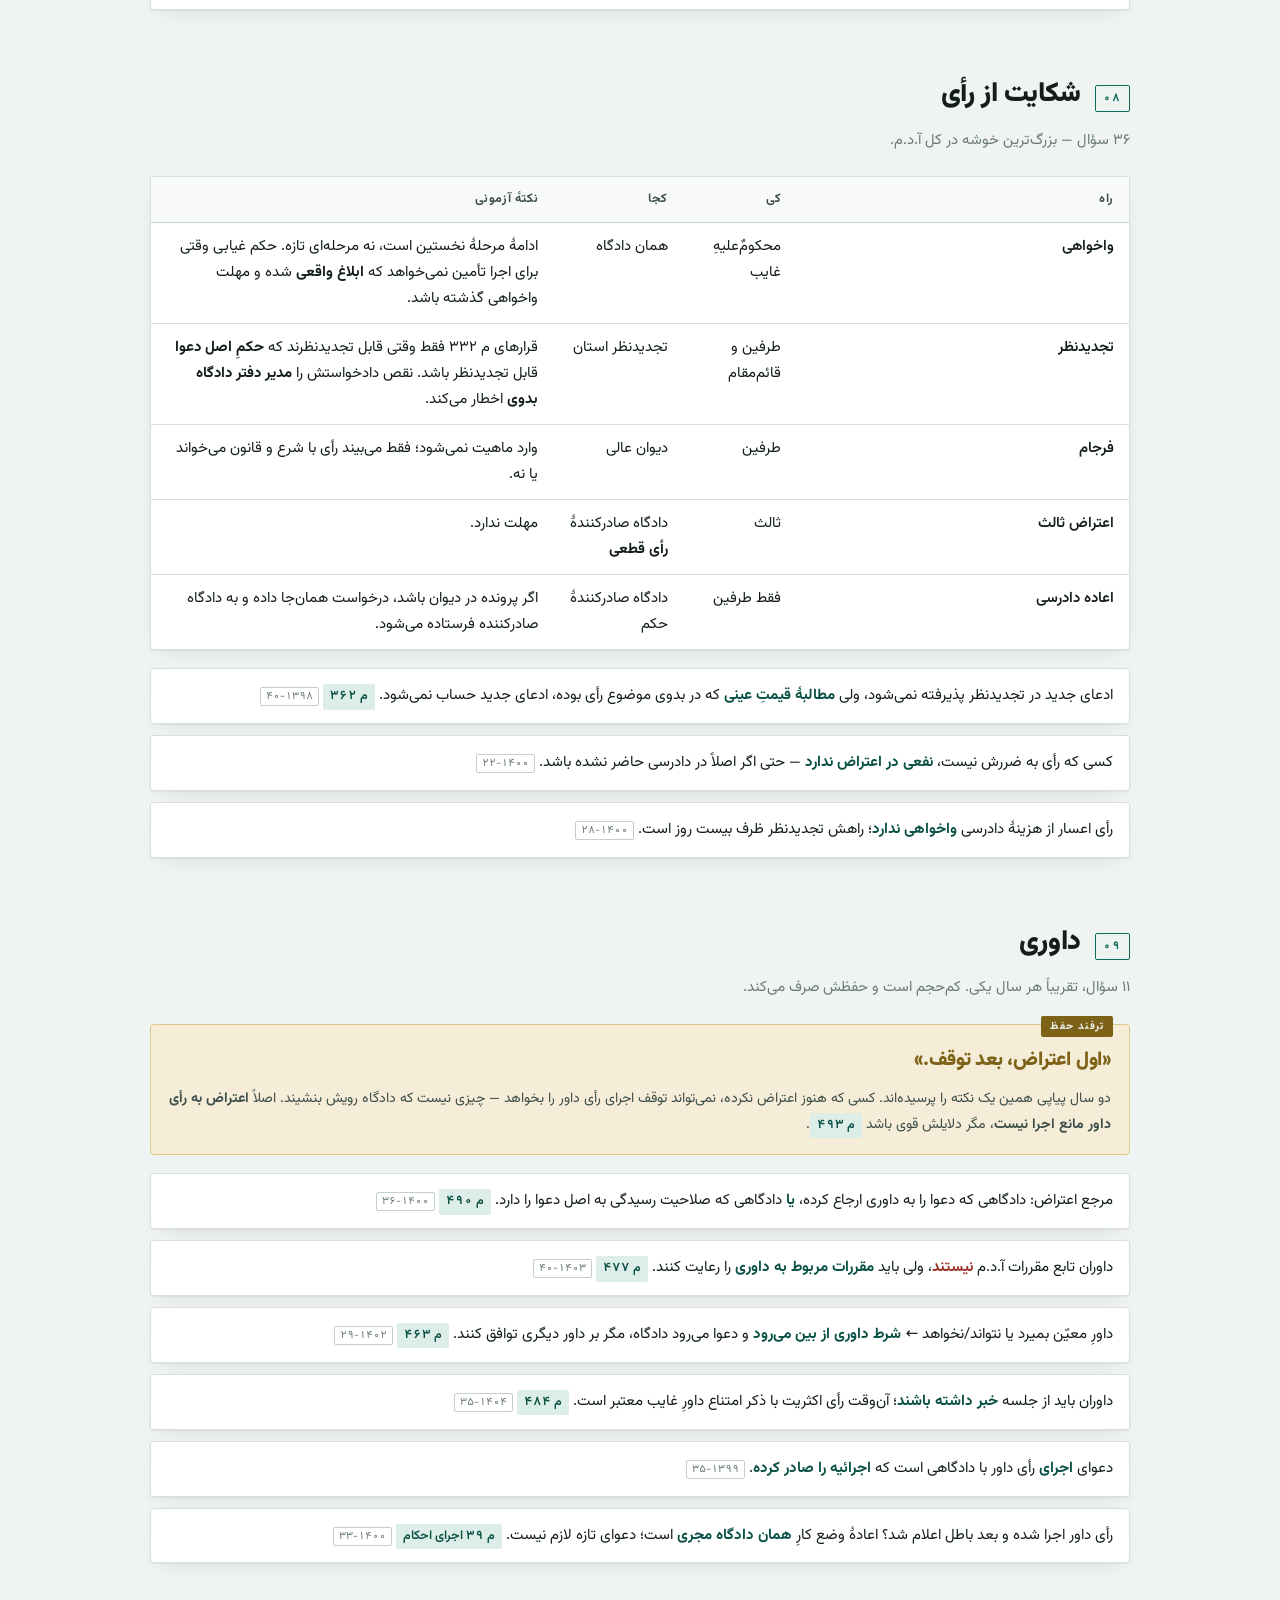
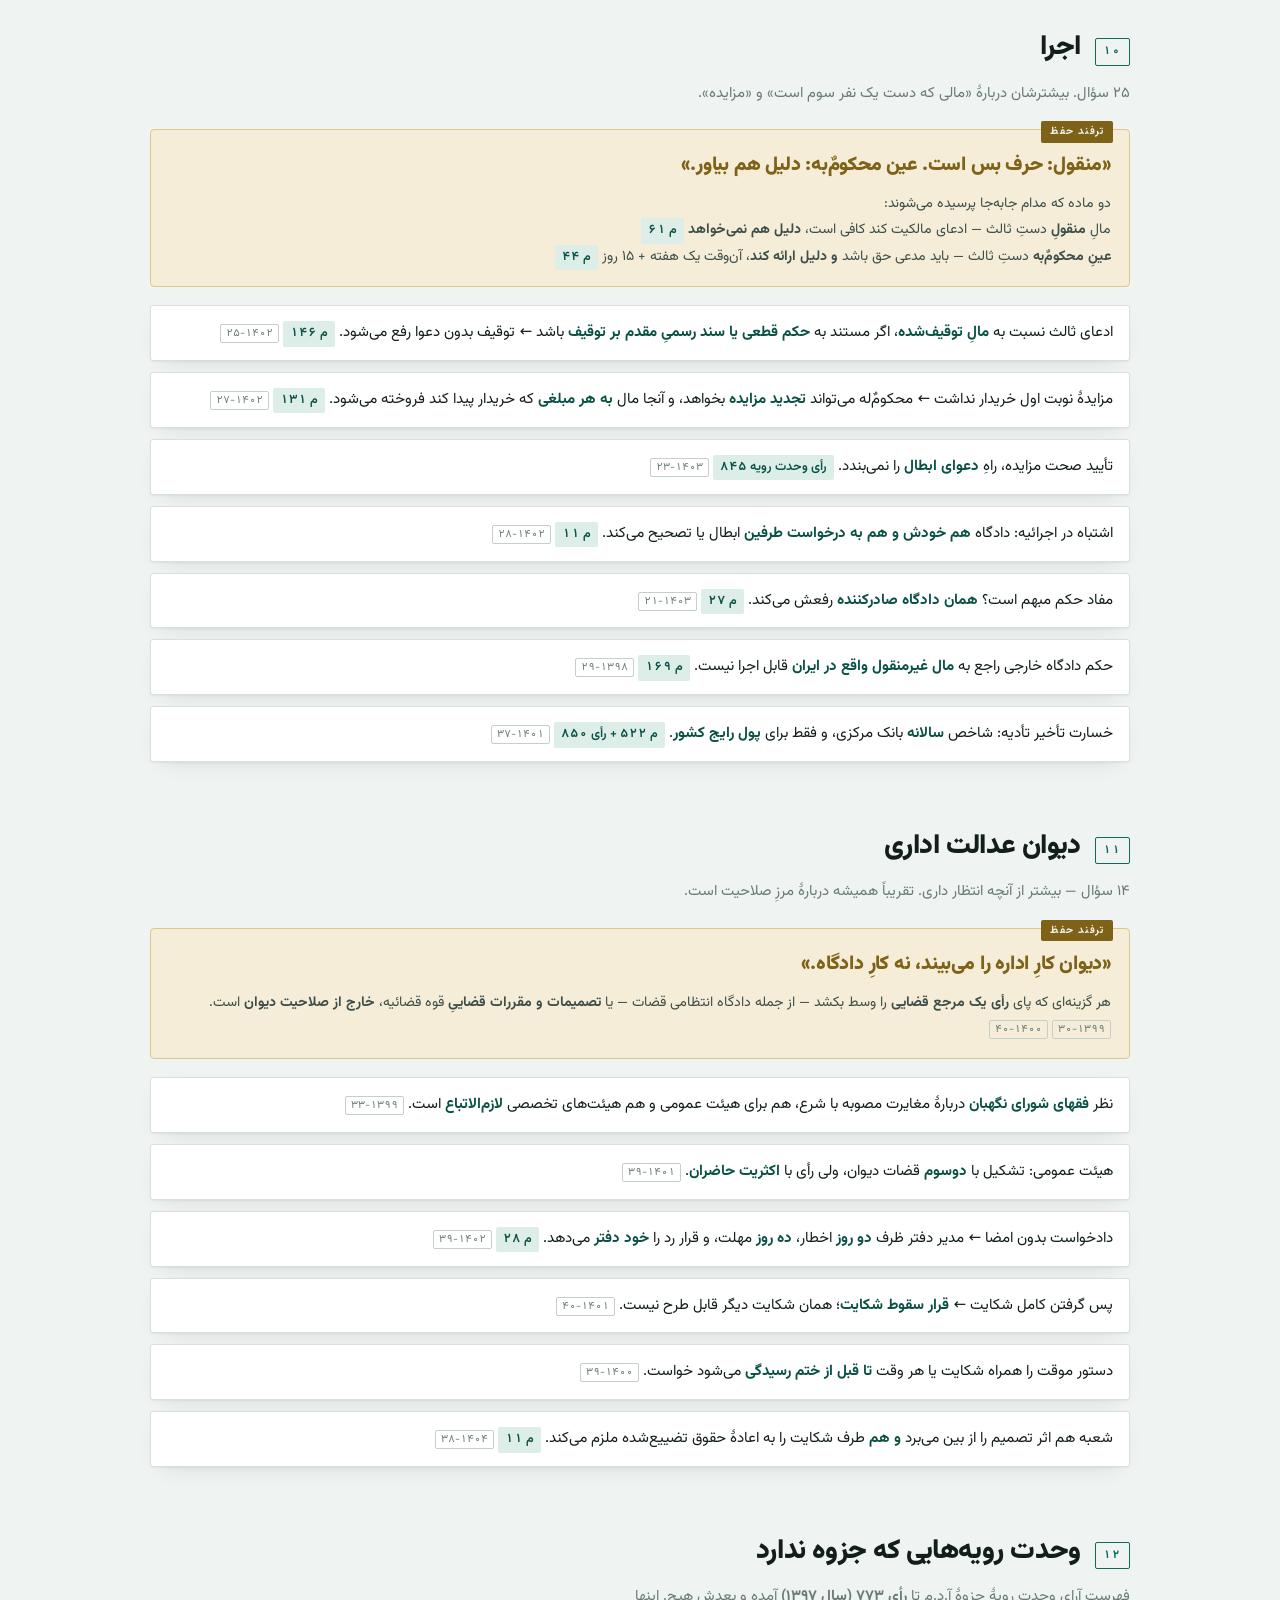
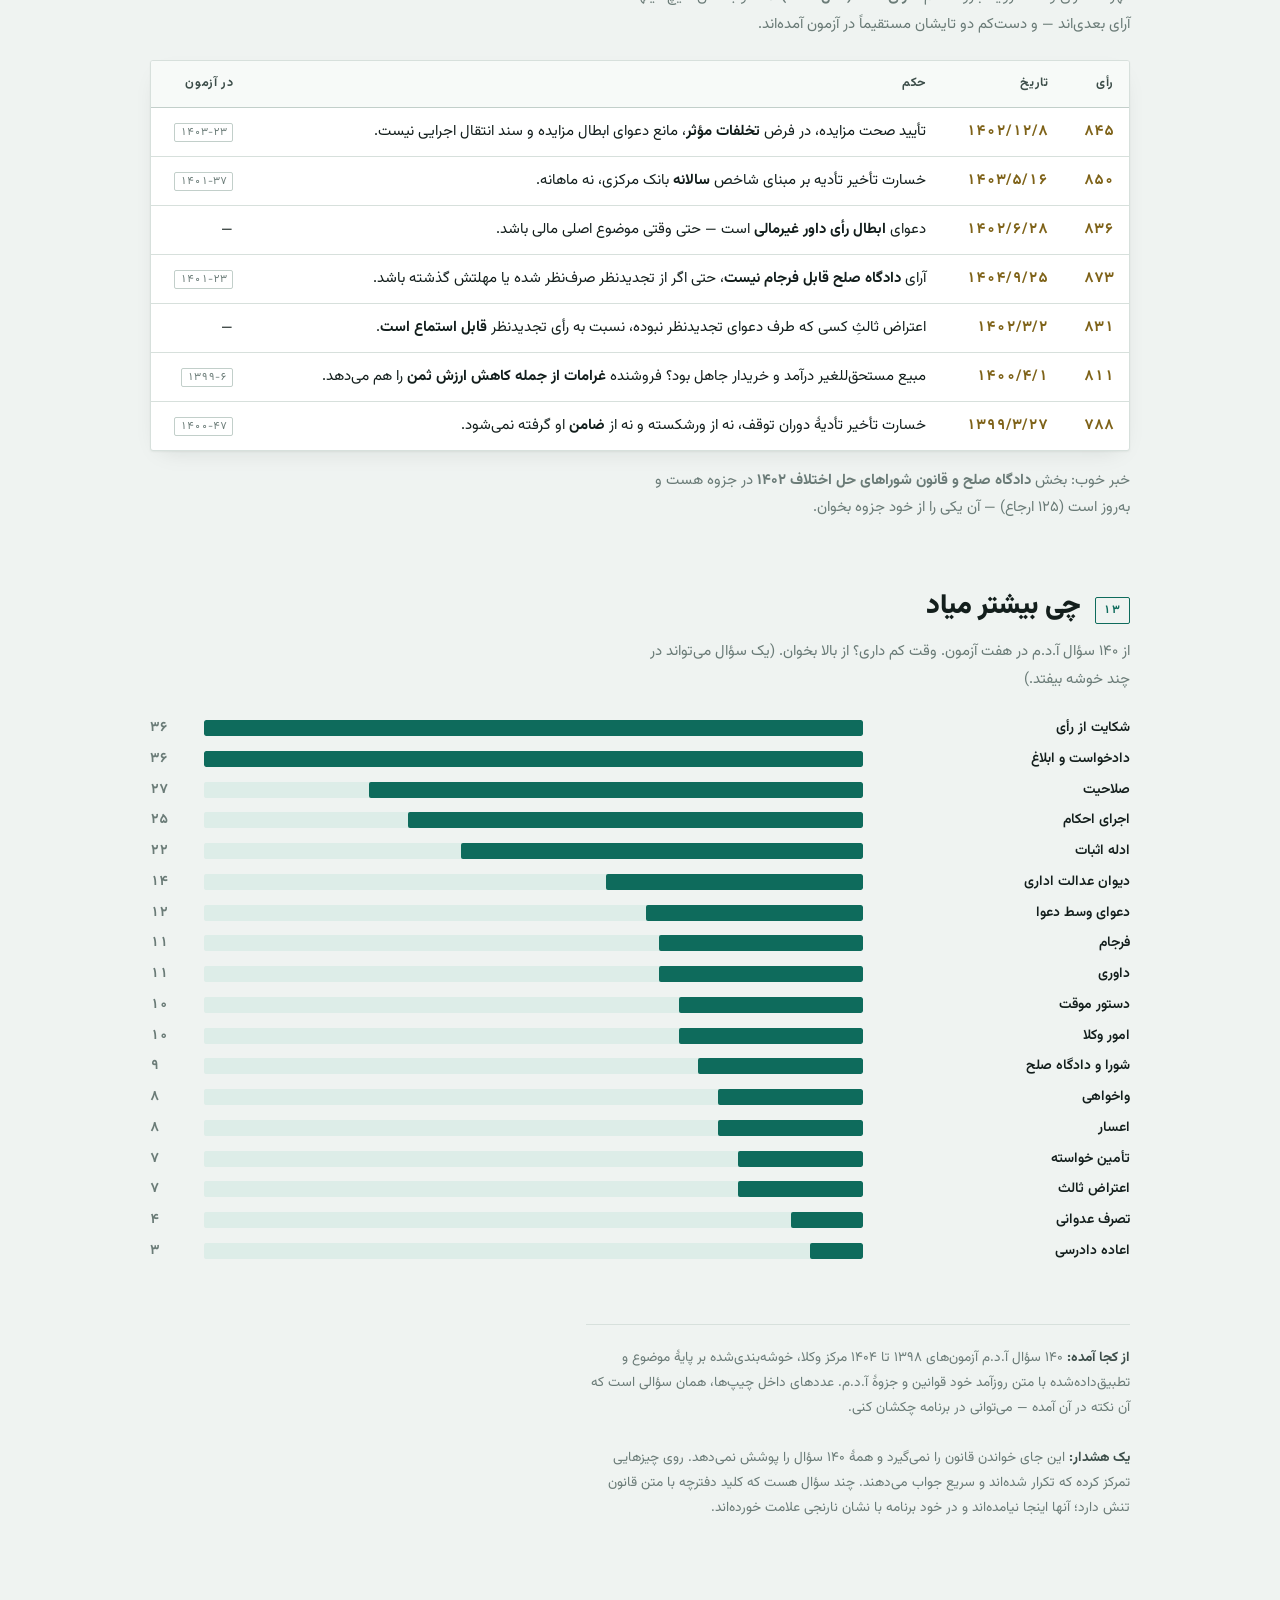
==== commit 8edefbc3: "افزودن «جعبه حفظ» به کمک‌حافظه آ.د.م ممیزی ترفندهای قبلی نشان داد بیشترشان «قلاب منطقی» بودند نه ابز" ====
--- a/site/adm.html
+++ b/site/adm.html
@@ -198,6 +198,7 @@
   <ul>
     <li><a href="ejra.html" style="background:var(--gold);color:var(--ground);border-color:var(--gold)">اجرا + محکومیت مالی ↗</a></li>
     <li><a href="adm2.html" style="background:var(--accent);color:#fff;border-color:var(--accent)">آ.د.م ۲ جدا ↗</a></li>
+    <li><a href="#box">جعبهٔ حفظ</a></li>
     <li><a href="#numbers">عددها</a></li>
     <li><a href="#triggers">دیدی ← بزن</a></li>
     <li><a href="#traps">دام‌ها</a></li>
@@ -213,9 +214,131 @@
   </ul>
 </nav>
 
-<!-- ═══ ۱ ═══ -->
+<!-- ═══ جعبه حفظ ═══ -->
+<section id="box">
+  <div class="sec-head"><span class="sec-num">۰۱</span><h2>جعبهٔ حفظ</h2></div>
+  <p class="sec-sub">
+    فهرست‌هایی که باید <b>عین خودش</b> در ذهنت باشد، هرکدام با یک زمزمه. اینها را بلند بخوان تا ریتمشان بنشیند —
+    زیر فشار جلسه، ریتم می‌ماند ولی استدلال فرار می‌کند.
+  </p>
+
+  <div class="trick">
+    <p class="say">هر اعتراضی، بیست روز<br>بیرون از ایران، دو ماه</p>
+    <p class="why">
+      <b>پنج</b> راه اعتراض، هر پنج‌تا بیست‌روزه: واخواهی · تجدیدنظر · فرجام · اعاده دادرسی · بطلان رأی داور.
+      استثنا ندارند. مقیم خارج، هر پنج‌تا دو ماه.<br>
+      <span style="color:var(--ink-2)">به‌جای ده عدد، دو عدد.</span>
+      <span class="art">۳۰۶ · ۳۳۶ · ۳۹۷ · ۴۲۷ · ۴۹۰</span>
+    </p>
+  </div>
+
+  <div class="trick">
+    <p class="say">سه، بیست، هزار</p>
+    <p class="why">
+      نردبان نصاب‌ها به <b>میلیون ریال</b> — و کنارش تومان، چون گزینه‌ها گاهی تومان می‌نویسند:<br>
+      <b>سه</b> → بالاتر از سه میلیون ریال (۳۰۰ هزار تومان)، قابل <b>تجدیدنظر</b> <span class="art">۳۳۱</span><br>
+      <b>بیست</b> → بالاتر از بیست میلیون ریال (۲ میلیون تومان)، قابل <b>فرجام</b> <span class="art">۳۶۷</span><br>
+      <b>هزار</b> → تا هزار میلیون ریال (۱۰۰ میلیون تومان)، <b>دادگاه صلح</b> <span class="art">۱۲ شوراها</span>
+    </p>
+  </div>
+
+  <div class="trick">
+    <p class="say">نکاح، طلاق، نسب، حَجر<br>وقف، ثلث، حبس، تولیت</p>
+    <p class="why">
+      هشت دعوایی که <b>صرف‌نظر از مبلغ</b> فرجام‌پذیرند <span class="art">۳۶۷ بند الف-۲</span>.
+      دو مصرع چهارتایی: <b>مصرع اول</b> دربارهٔ آدم‌هاست (خانواده و اهلیت)، <b>مصرع دوم</b> دربارهٔ مالِ بسته‌شده.<br>
+      <span style="color:var(--ink-2)">وزنش را نگه دار: چهار ضرب، چهار ضرب.</span>
+    </p>
+  </div>
+
+  <div class="trick">
+    <p class="say">دو زیاده، دو تضاد، سه سند</p>
+    <p class="why">
+      هفت جهت <b>اعاده دادرسی</b> <span class="art">۴۲۶</span> در سه دسته — و ۲+۲+۳ می‌شود ۷:<br>
+      <b>دو زیاده</b> (دادگاه از خواسته بیرون زده): موضوع حکم مورد ادعا نبوده · حکم بیش از خواسته<br>
+      <b>دو تضاد</b>: تضاد در مفاد یک حکم · تضاد با حکم قبلیِ همان دادگاه<br>
+      <b>سه سند و تقلب</b>: حیله و تقلب طرف · سند جعلی · سند مکتوم
+    </p>
+  </div>
+
+  <div class="trick">
+    <p class="say">دادخواست، دعوا، سقوط، اهلیت</p>
+    <p class="why">
+      چهار بندِ <b>قرارهای قابل تجدیدنظر</b> <span class="art">۳۳۲</span>، به همین ترتیب الف تا د:<br>
+      الف) ابطال یا رد <b>دادخواست</b> · ب) رد یا عدم استماع <b>دعوا</b> · ج) <b>سقوط</b> دعوا · د) عدم <b>اهلیت</b><br>
+      <span style="color:var(--alert)">شرط مشترک هر چهارتا: حکمِ اصل دعوا خودش قابل تجدیدنظر باشد.</span>
+    </p>
+  </div>
+
+  <div class="trick">
+    <p class="say">ده اجرائیه، سه جلب، یک‌ماه نوزده</p>
+    <p class="why">
+      مهلت‌هایی که <b>بیست‌روزه نیستند</b> — همین سه‌تا استثنا هستند و بس:<br>
+      <b>ده روز</b> از ابلاغ اجرائیه، مهلت محکومٌ‌علیه <span class="art">۳۴ اجرای احکام</span><br>
+      <b>سه روز</b> پس از جلسه اول، دادخواست جلب ثالث <span class="art">۱۳۵</span><br>
+      <b>یک ماه</b> برای اقامه دعوا در مرجع صالح، در ماده <b>نوزده</b> <span class="art">۱۹</span>
+    </p>
+  </div>
+
+  <div class="trick">
+    <p class="say">شصت‌ویک حرف، چهل‌وچهار دلیل، صدوچهل‌وشش سند</p>
+    <p class="why">
+      مالی که دستِ نفر سوم است — سه ماده، سختگیری پلکانی:<br>
+      <b>۶۱</b> ← فقط ادعای مالکیت کند، <b>حرف</b> کافی است · بازداشت نمی‌شود<br>
+      <b>۴۴</b> ← باید <b>دلیل</b> بیاورد · یک هفته مهلت + ۱۵ روز<br>
+      <b>۱۴۶</b> ← باید <b>سند رسمی یا حکم قطعیِ مقدم</b> بیاورد · توقیف بی‌دعوا رفع می‌شود
+    </p>
+  </div>
+
+  <div class="trick">
+    <p class="say">خانه و اثاث و آذوقه<br>کتاب و ابزار<br>تلفن و ودیعه</p>
+    <p class="why">
+      هفت <b>مستثنیات دین</b> <span class="art">۲۴ محکومیت‌های مالی</span> در سه نفس: ۳ + ۲ + ۲.<br>
+      <span style="color:var(--alert)">ماده می‌گوید «<b>صرفاً</b> شامل موارد زیر است» — فهرست حصری است.
+      هر گزینه‌ای که چیزی به این هفت‌تا اضافه کند، غلط است.</span>
+    </p>
+  </div>
+
+  <div class="trick">
+    <p class="say">سوگند فقط فرجام را می‌بندد</p>
+    <p class="why">
+      دو فهرستِ خیلی شبیه‌به‌هم، و تنها یک کلمه فرقشان است:<br>
+      <b>غیرقابل تجدیدنظر</b> <span class="art">تبصره ۳۳۱</span>: اقرار · کارشناس<br>
+      <b>غیرقابل فرجام</b> <span class="art">۳۶۹</span>: اقرار · کارشناس · <b>سوگند</b> (+ اسقاط حق و متفرعات)<br>
+      <span style="color:var(--ink-2)">پس تا «سوگند» را دیدی، بدان بحث سرِ فرجام است نه تجدیدنظر.</span>
+    </p>
+  </div>
+
+  <div class="trick">
+    <p class="say">خودش آمد؟ خواهان<br>آوردنش؟ خوانده</p>
+    <p class="why">
+      <b>وارد</b> ثالث خودش <b>وارد می‌شود</b> ← خواهان است.
+      <b>مجلوب</b> را <b>جلب می‌کنند</b> ← خوانده است.
+      دعوای متقابل را هم فقط <b>خوانده علیه خواهانِ اصلی</b> می‌دهد.
+    </p>
+  </div>
+
+  <div class="trick">
+    <p class="say">زمین جابه‌جا نمی‌شود، پرونده هم نمی‌شود</p>
+    <p class="why">
+      هر جا پای <b>مال غیرمنقول</b> وسط باشد ← دادگاه <b>محل وقوع مال</b> <span class="art">۱۲</span>.
+      نه شرکت بودن یک طرف عوضش می‌کند، نه مهریه بودن موضوع.
+    </p>
+  </div>
+
+  <div class="trick">
+    <p class="say">اول اعتراض، بعد توقف</p>
+    <p class="why">
+      کسی که هنوز به رأی داور <b>اعتراض نکرده</b>، نمی‌تواند توقف اجرایش را بخواهد.
+      اصلاً <b>اعتراض مانع اجرا نیست</b>، مگر دلایلش قوی باشد <span class="art">۴۹۳</span>.<br>
+      <span style="color:var(--ink-2)">دو سال پیاپی همین یک نکته را پرسیده‌اند.</span>
+    </p>
+  </div>
+</section>
+
+<!-- ═══ عددها ═══ -->
 <section id="numbers">
-  <div class="sec-head"><span class="sec-num">۰۱</span><h2>عددها</h2></div>
+  <div class="sec-head"><span class="sec-num">۰۲</span><h2>عددها</h2></div>
   <p class="sec-sub">سؤال عددی معمولاً یک‌خطی است و بدون فکر جواب می‌دهد. پرسودترین چیزی که می‌شود حفظ کرد.</p>
 
   <div class="trick">
@@ -279,7 +402,7 @@
 
 <!-- ═══ ۲ ═══ -->
 <section id="triggers">
-  <div class="sec-head"><span class="sec-num">۰۲</span><h2>دیدی ← بزن</h2></div>
+  <div class="sec-head"><span class="sec-num">۰۳</span><h2>دیدی ← بزن</h2></div>
   <p class="sec-sub">
     نشانه‌هایی که طراح توی صورت سؤال می‌کارد و تقریباً همیشه یک جواب مشخص دارند.
     اینها را بشناسی، سؤال را از روی یک عبارت می‌زنی.
@@ -307,7 +430,7 @@
 
 <!-- ═══ ۳ ═══ -->
 <section id="traps">
-  <div class="sec-head"><span class="sec-num">۰۳</span><h2>دام‌ها</h2></div>
+  <div class="sec-head"><span class="sec-num">۰۴</span><h2>دام‌ها</h2></div>
   <p class="sec-sub">طراح دو چیز شبیه به هم را جابه‌جا می‌کند. این پنج جفت، پرتکرارترین‌ها در هفت آزمون گذشته‌اند.</p>
 
   <div class="pairs">
@@ -498,7 +621,7 @@
 
 <!-- ═══ ۴ ═══ -->
 <section id="salahiat">
-  <div class="sec-head"><span class="sec-num">۰۴</span><h2>صلاحیت</h2></div>
+  <div class="sec-head"><span class="sec-num">۰۵</span><h2>صلاحیت</h2></div>
   <p class="sec-sub">۲۷ سؤال از ۱۴۰.</p>
 
   <div class="trick">
@@ -546,7 +669,7 @@
 
 <!-- ═══ ۵ ═══ -->
 <section id="mali">
-  <div class="sec-head"><span class="sec-num">۰۵</span><h2>مالی یا غیرمالی؟</h2></div>
+  <div class="sec-head"><span class="sec-num">۰۶</span><h2>مالی یا غیرمالی؟</h2></div>
   <p class="sec-sub">
     این تشخیص، ورودیِ سه چیز دیگر است: نصاب تجدیدنظر، نصاب فرجام، و هزینهٔ دادرسی.
     اینجا را غلط بزنی، زنجیره‌ای غلط می‌زنی. فهرست‌ها از جزوهٔ آ.د.م نقل شده‌اند.
@@ -623,7 +746,7 @@
 
 <!-- ═══ ۶ ═══ -->
 <section id="tari">
-  <div class="sec-head"><span class="sec-num">۰۶</span><h2>دعوای وسط دعوا</h2></div>
+  <div class="sec-head"><span class="sec-num">۰۷</span><h2>دعوای وسط دعوا</h2></div>
   <p class="sec-sub">۱۲ سؤال. سه سال آخر پشت‌سرهم آمده؛ در ۱۴۰۴ سه تا از ده سؤالِ آ.د.م ۱ همین بود.</p>
   <ul class="points">
     <li><b>ورودِ ثالثِ اصلی</b> دعوای مستقلی است و با پس گرفتن دعوای اصلی نمی‌رود؛ <b>ورودِ ثالثِ تبعی</b> می‌رود. <span class="q">۱۴۰۲-۳۶</span></li>
@@ -636,7 +759,7 @@
 
 <!-- ═══ ۷ ═══ -->
 <section id="shekayat">
-  <div class="sec-head"><span class="sec-num">۰۷</span><h2>شکایت از رأی</h2></div>
+  <div class="sec-head"><span class="sec-num">۰۸</span><h2>شکایت از رأی</h2></div>
   <p class="sec-sub">۳۶ سؤال — بزرگ‌ترین خوشه در کل آ.د.م.</p>
 
   <div class="tblwrap">
@@ -666,7 +789,7 @@
 
 <!-- ═══ ۸ ═══ -->
 <section id="davari">
-  <div class="sec-head"><span class="sec-num">۰۸</span><h2>داوری</h2></div>
+  <div class="sec-head"><span class="sec-num">۰۹</span><h2>داوری</h2></div>
   <p class="sec-sub">۱۱ سؤال، تقریباً هر سال یکی. کم‌حجم است و حفظش صرف می‌کند.</p>
 
   <div class="trick">
@@ -690,7 +813,7 @@
 
 <!-- ═══ ۹ ═══ -->
 <section id="ejra">
-  <div class="sec-head"><span class="sec-num">۰۹</span><h2>اجرا</h2></div>
+  <div class="sec-head"><span class="sec-num">۱۰</span><h2>اجرا</h2></div>
   <p class="sec-sub">۲۵ سؤال. بیشترشان دربارهٔ «مالی که دست یک نفر سوم است» و «مزایده».</p>
 
   <div class="trick">
@@ -715,7 +838,7 @@
 
 <!-- ═══ ۱۰ ═══ -->
 <section id="divan">
-  <div class="sec-head"><span class="sec-num">۱۰</span><h2>دیوان عدالت اداری</h2></div>
+  <div class="sec-head"><span class="sec-num">۱۱</span><h2>دیوان عدالت اداری</h2></div>
   <p class="sec-sub">۱۴ سؤال — بیشتر از آنچه انتظار داری. تقریباً همیشه دربارهٔ مرزِ صلاحیت است.</p>
 
   <div class="trick">
@@ -739,7 +862,7 @@
 
 <!-- ═══ ۱۱ ═══ -->
 <section id="vahdat">
-  <div class="sec-head"><span class="sec-num">۱۱</span><h2>وحدت رویه‌هایی که جزوه ندارد</h2></div>
+  <div class="sec-head"><span class="sec-num">۱۲</span><h2>وحدت رویه‌هایی که جزوه ندارد</h2></div>
   <p class="sec-sub">
     فهرست آرای وحدت رویهٔ جزوهٔ آ.د.م تا <b>رأی ۷۷۳ (سال ۱۳۹۷)</b> آمده و بعدش هیچ.
     اینها آرای بعدی‌اند — و دست‌کم دو تایشان مستقیماً در آزمون آمده‌اند.
@@ -780,7 +903,7 @@
 
 <!-- ═══ ۱۲ ═══ -->
 <section id="freq">
-  <div class="sec-head"><span class="sec-num">۱۲</span><h2>چی بیشتر میاد</h2></div>
+  <div class="sec-head"><span class="sec-num">۱۳</span><h2>چی بیشتر میاد</h2></div>
   <p class="sec-sub">از ۱۴۰ سؤال آ.د.م در هفت آزمون. وقت کم داری؟ از بالا بخوان. (یک سؤال می‌تواند در چند خوشه بیفتد.)</p>
   <div class="freq">
     <div class="freq-row"><span class="freq-name">شکایت از رأی</span><div class="bar"><i style="width:100%"></i></div><span class="freq-n">۳۶</span></div>
